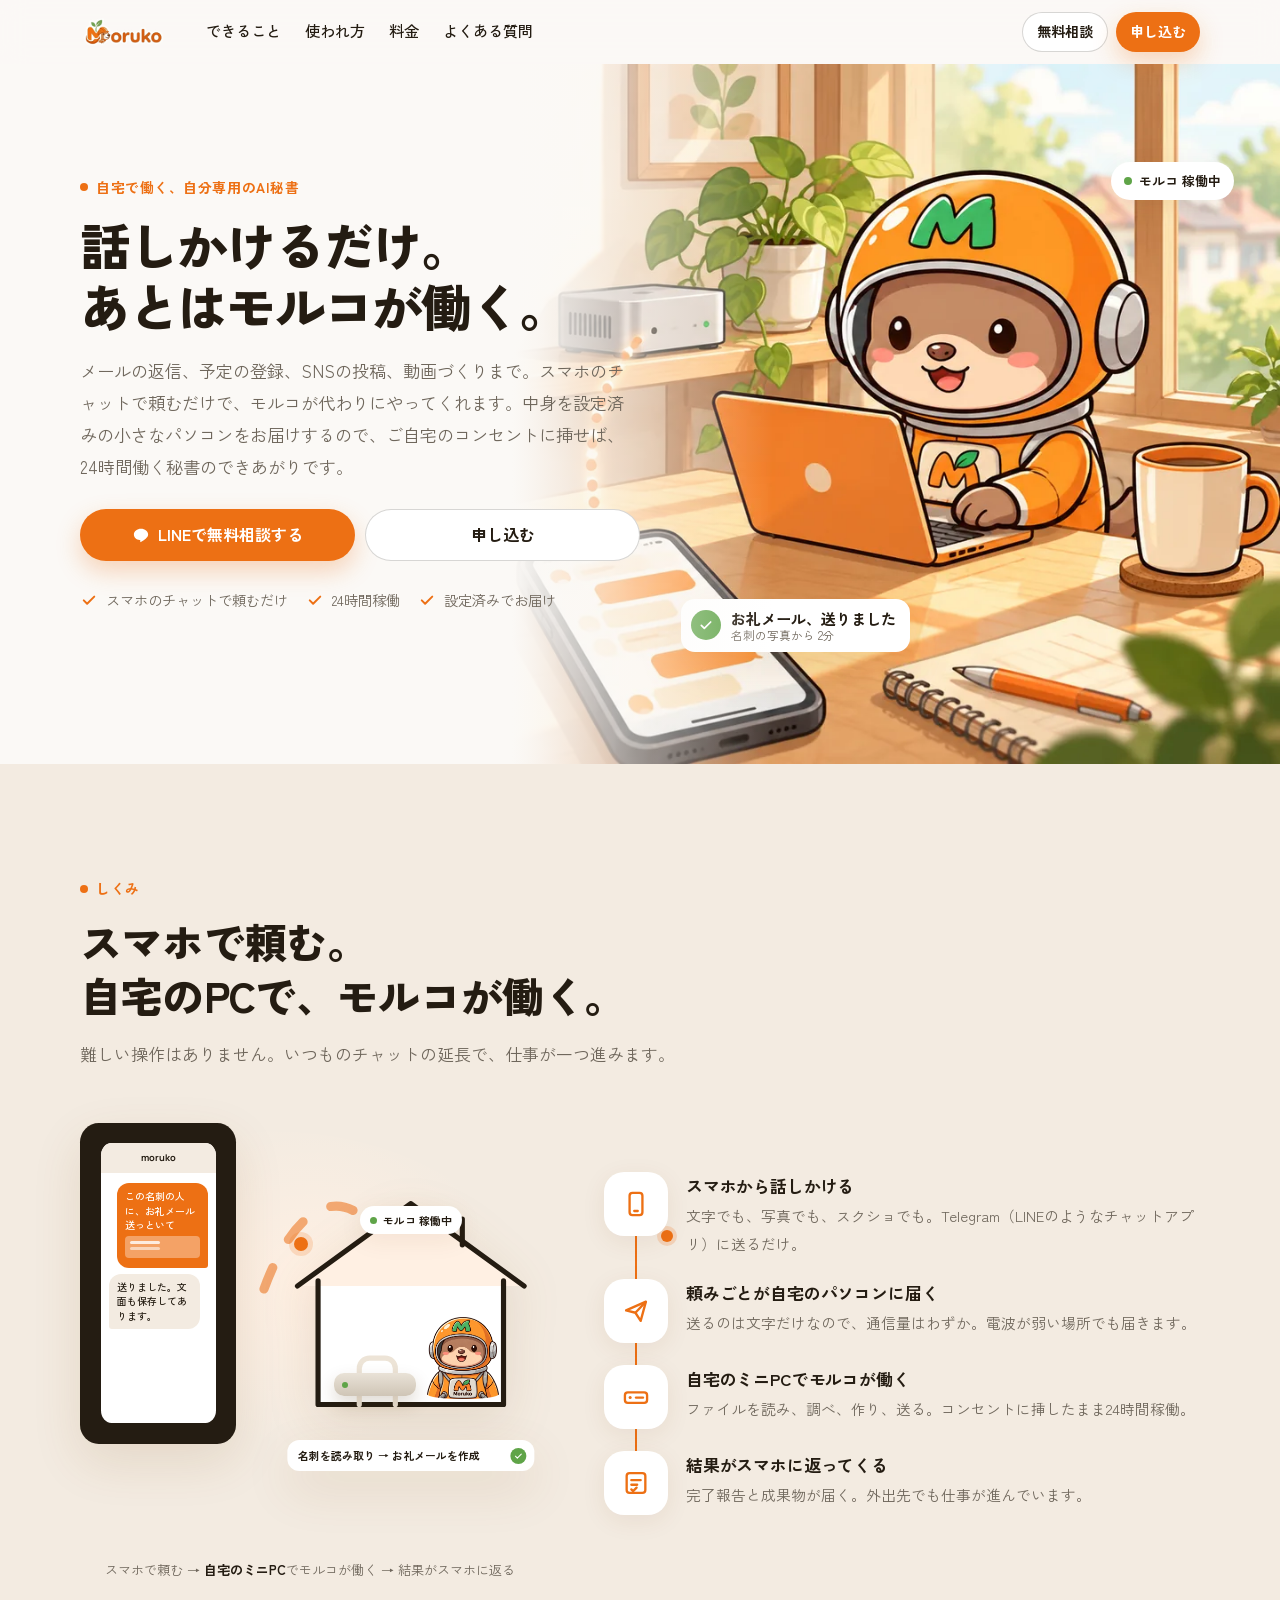
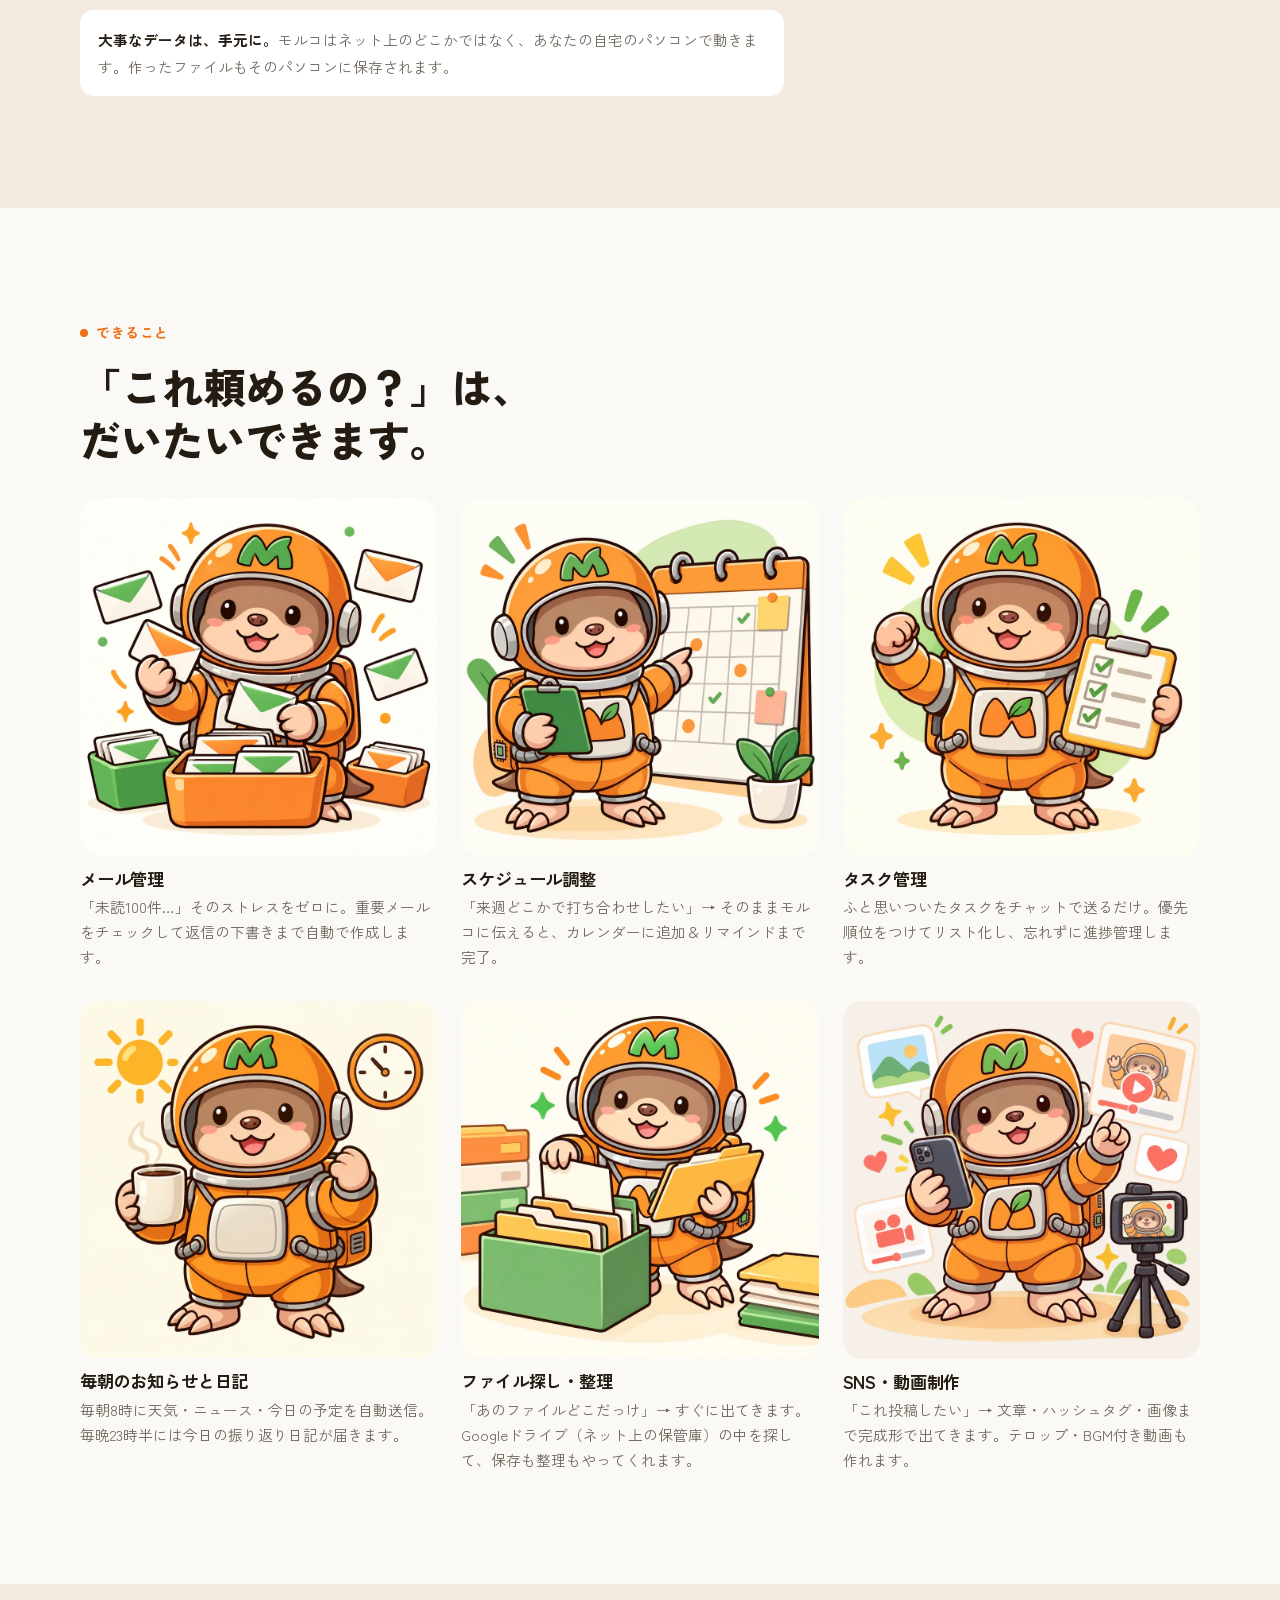
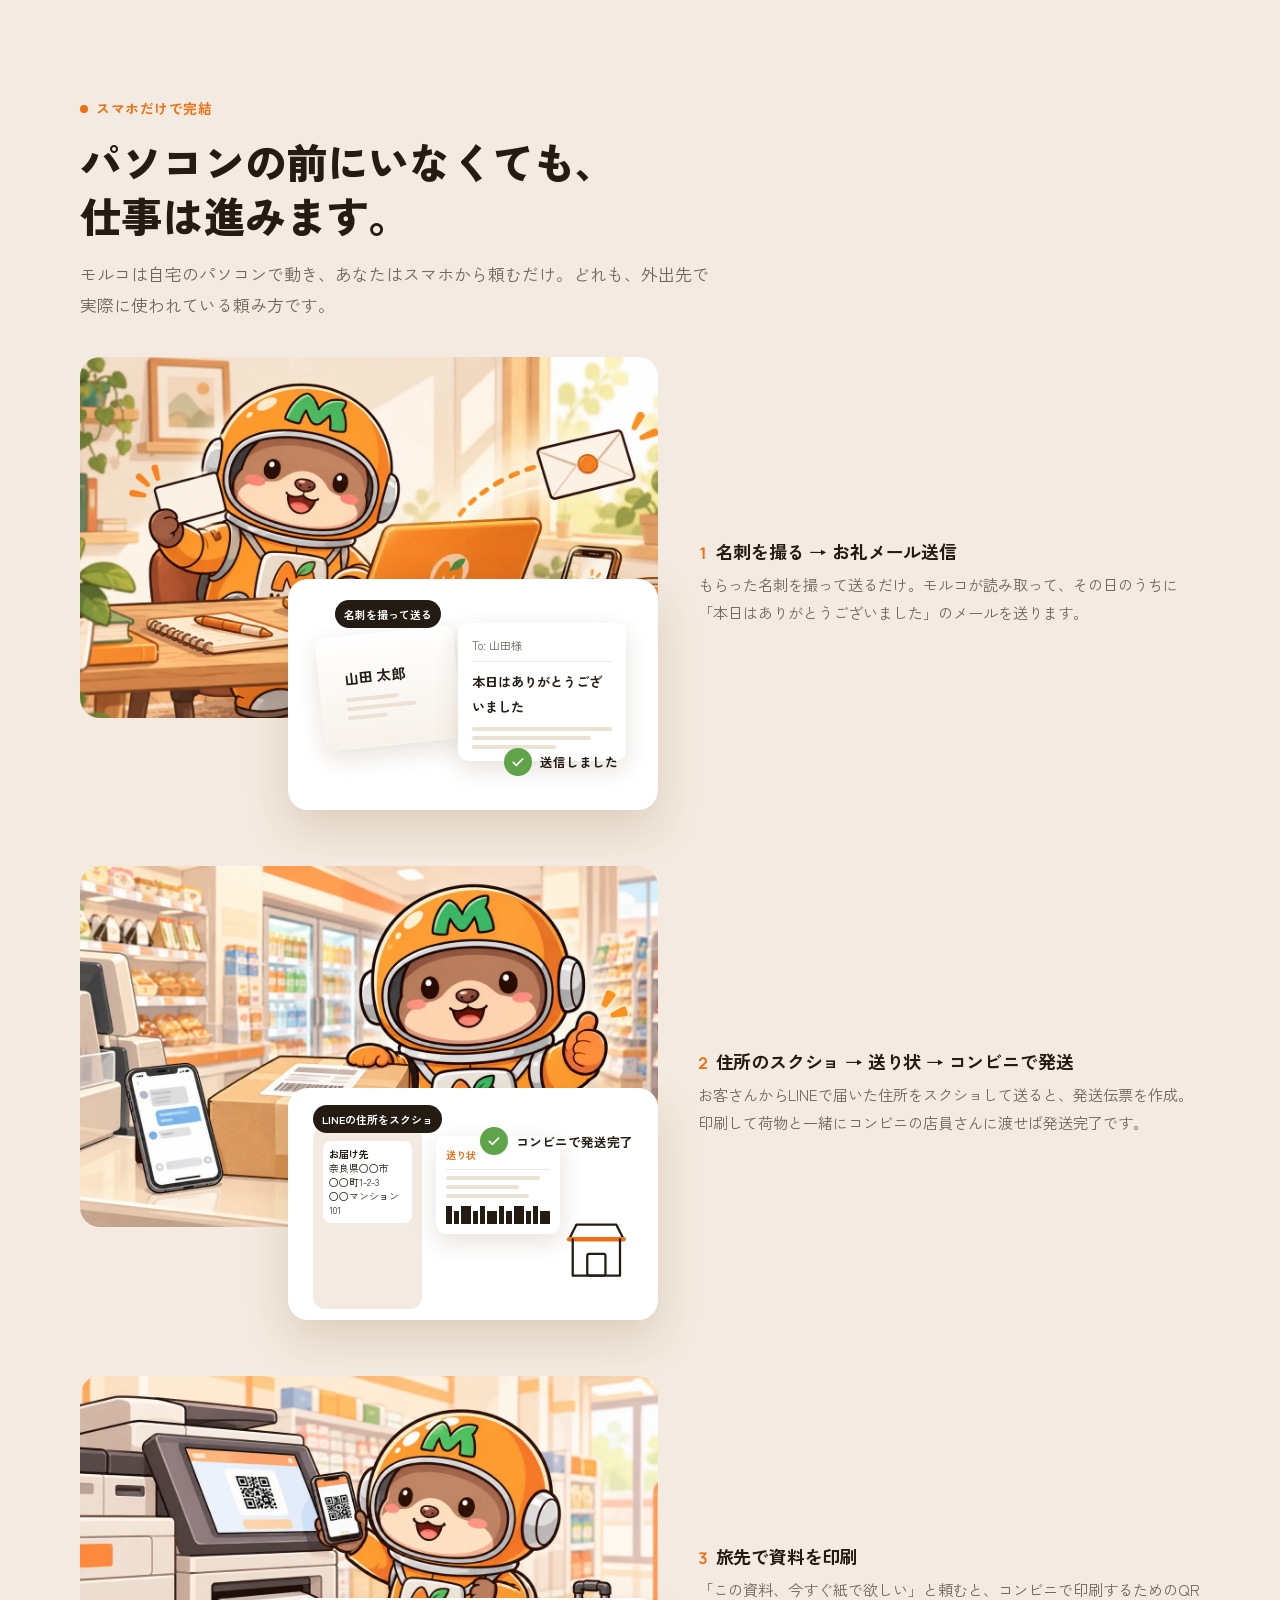
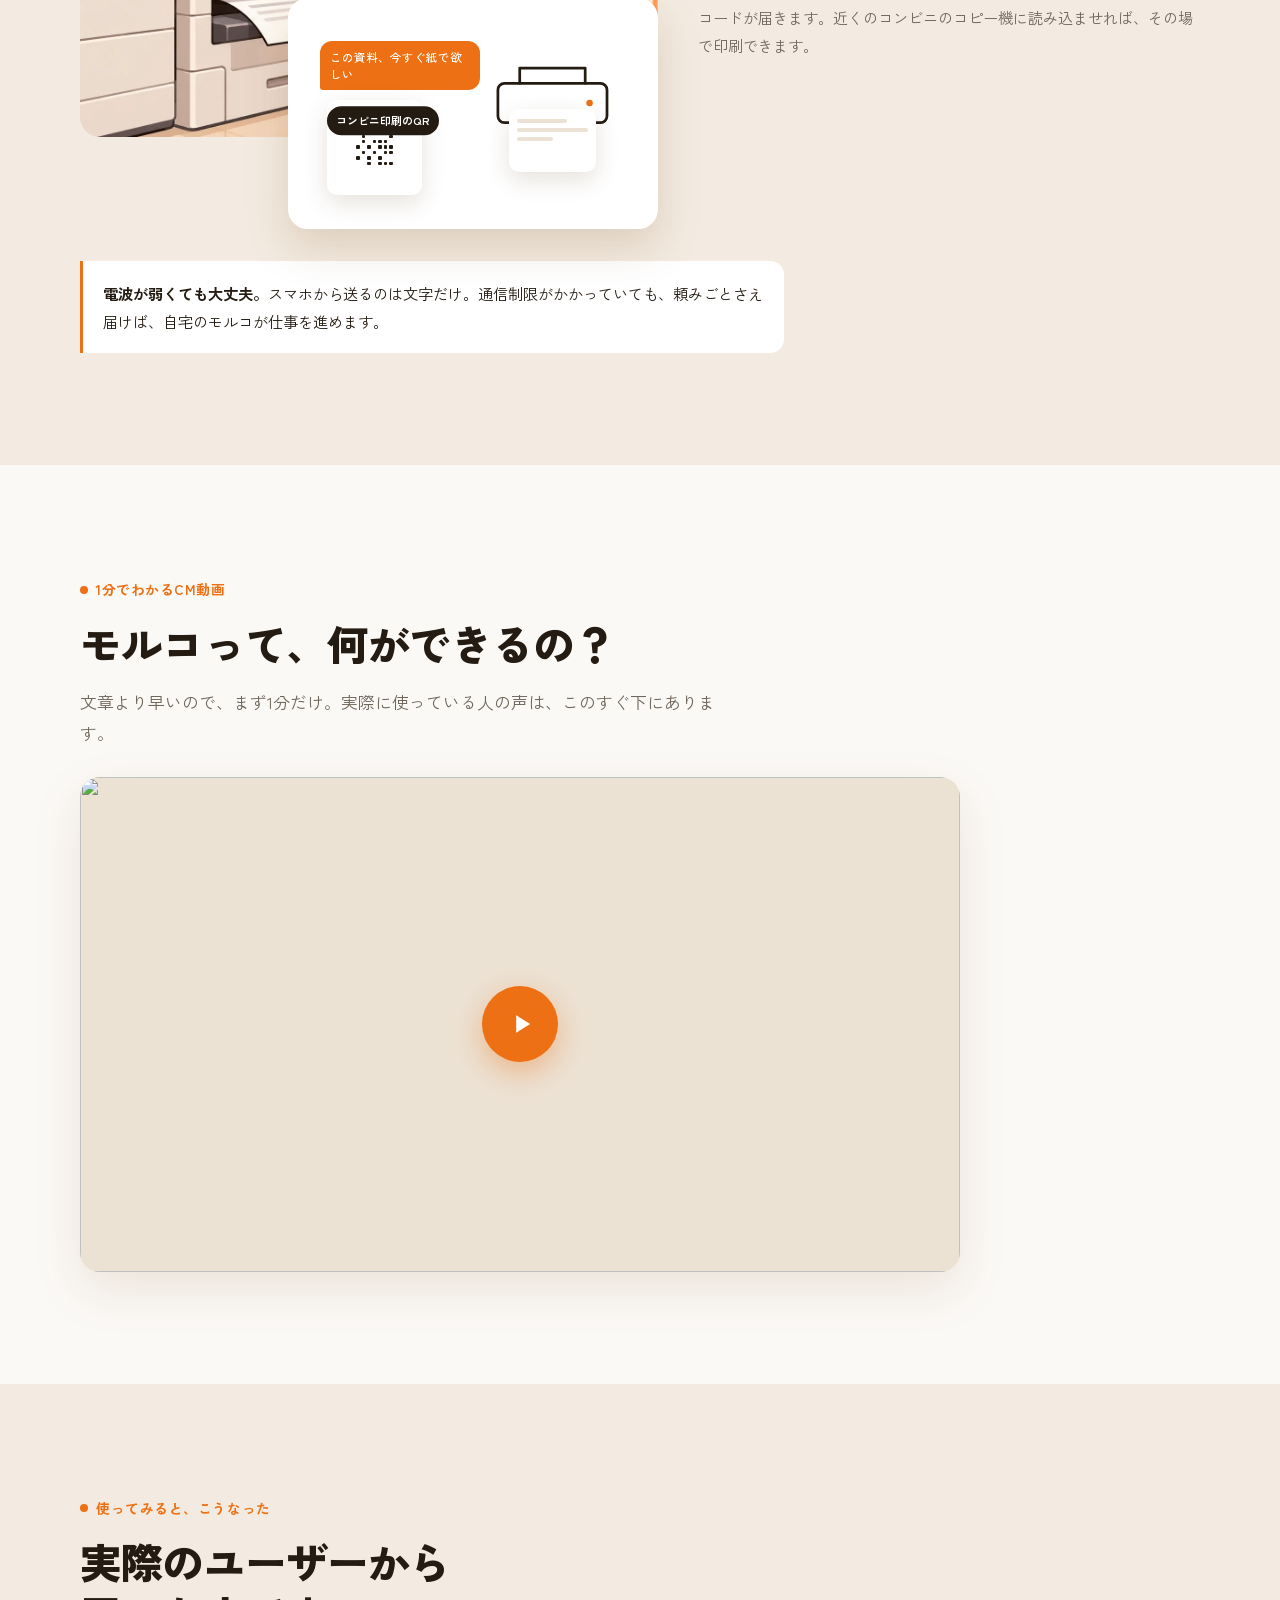
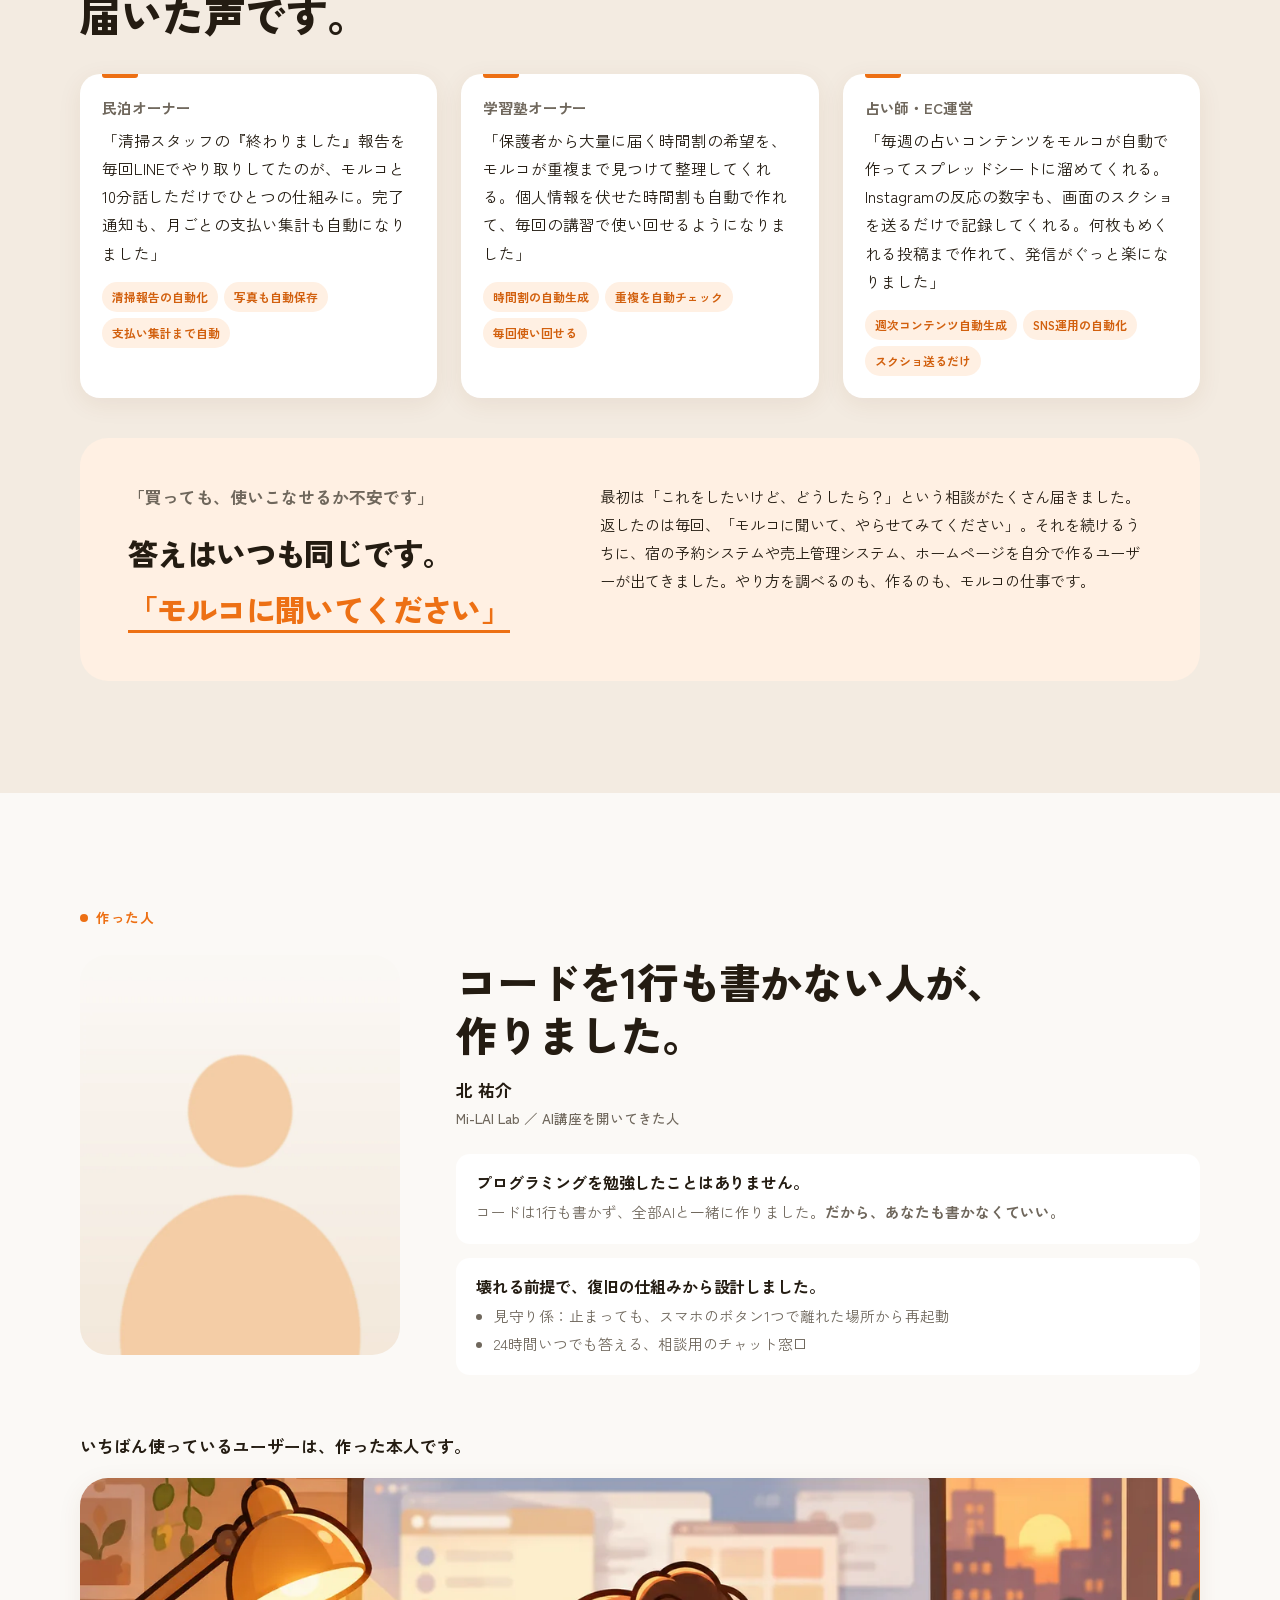
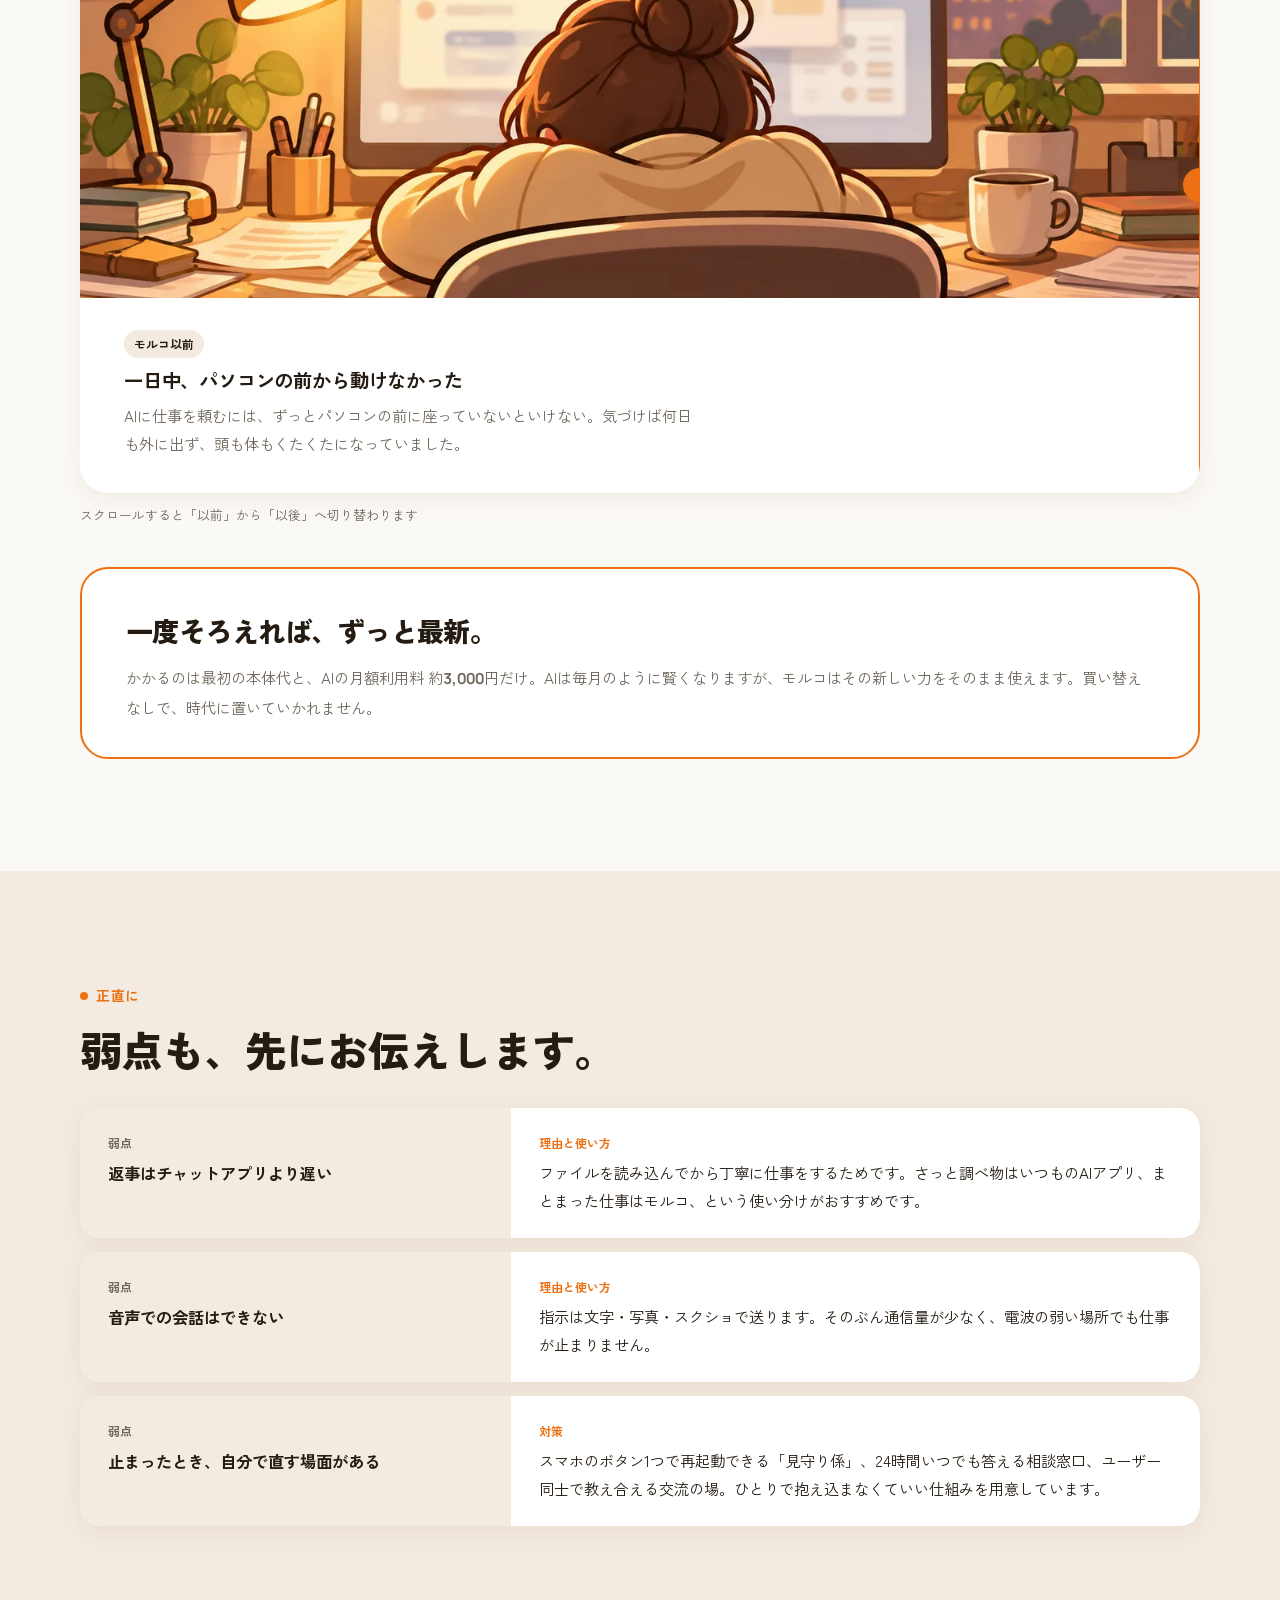
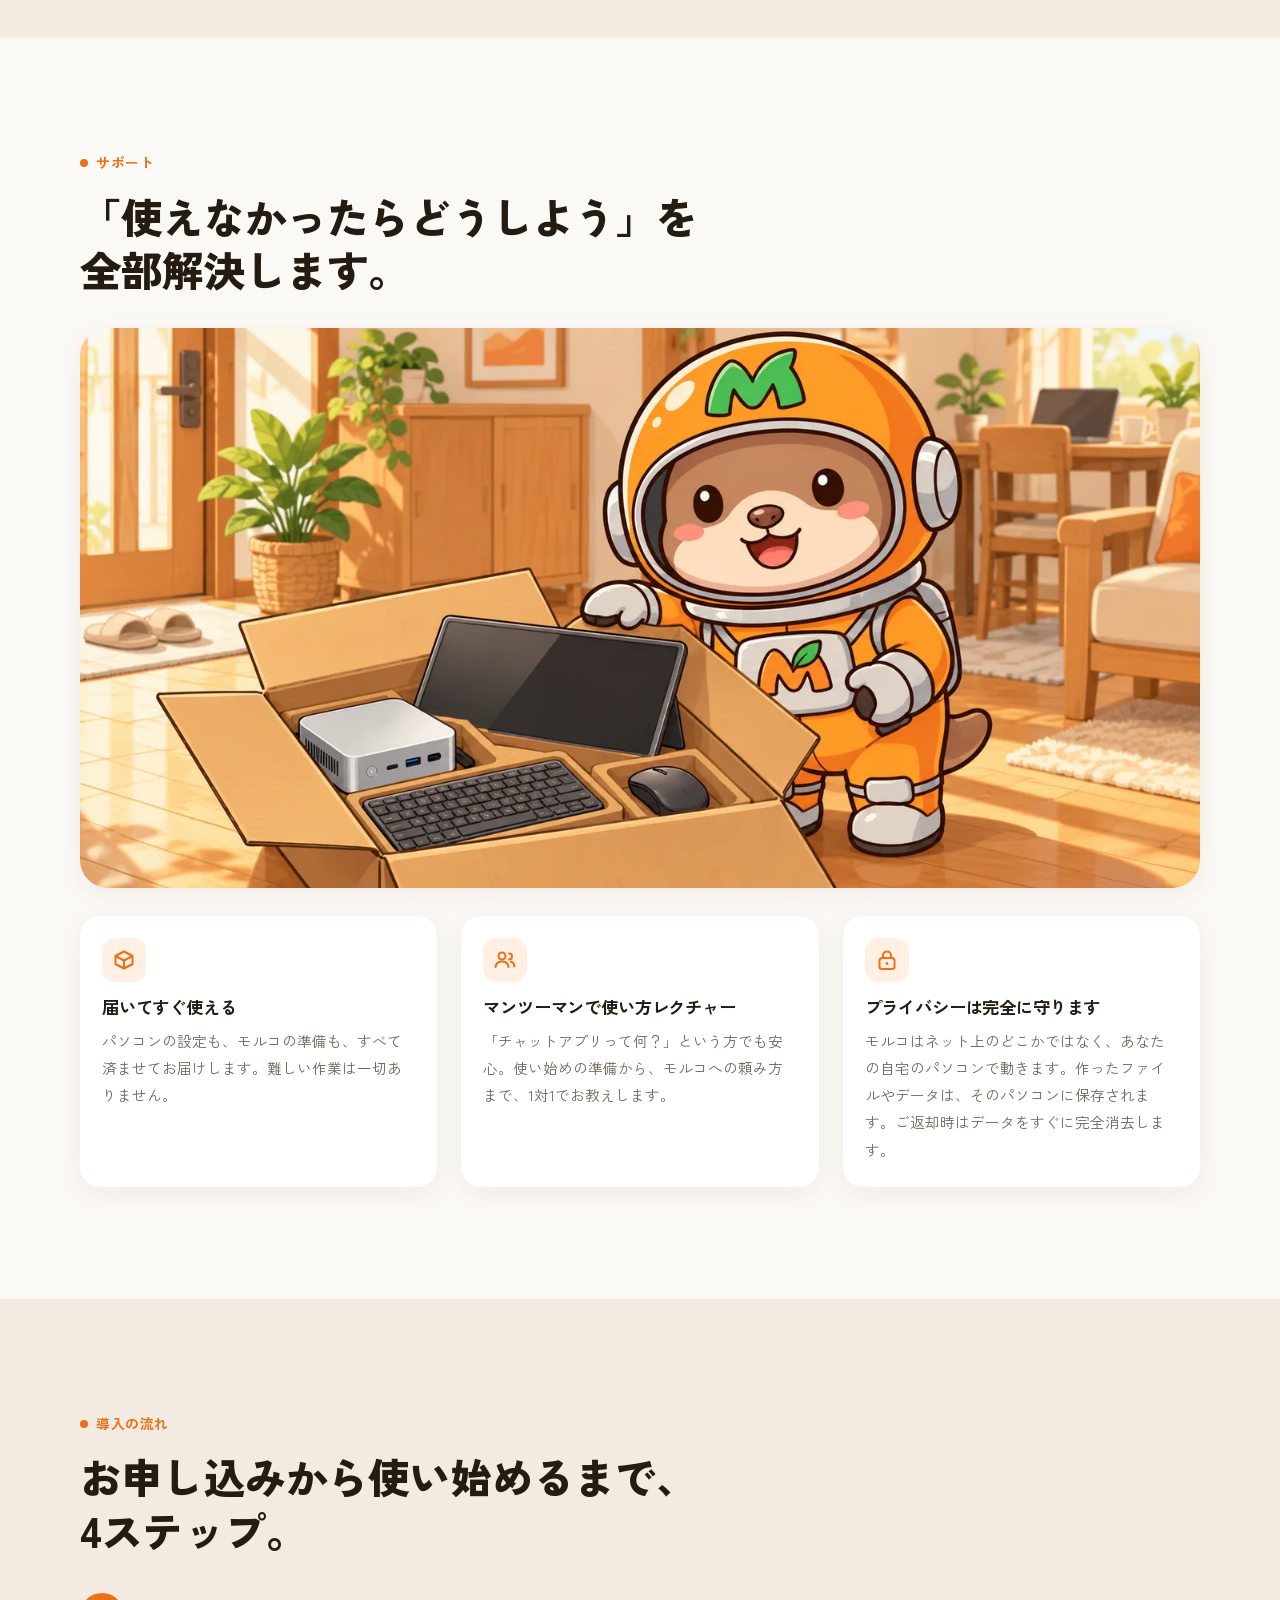
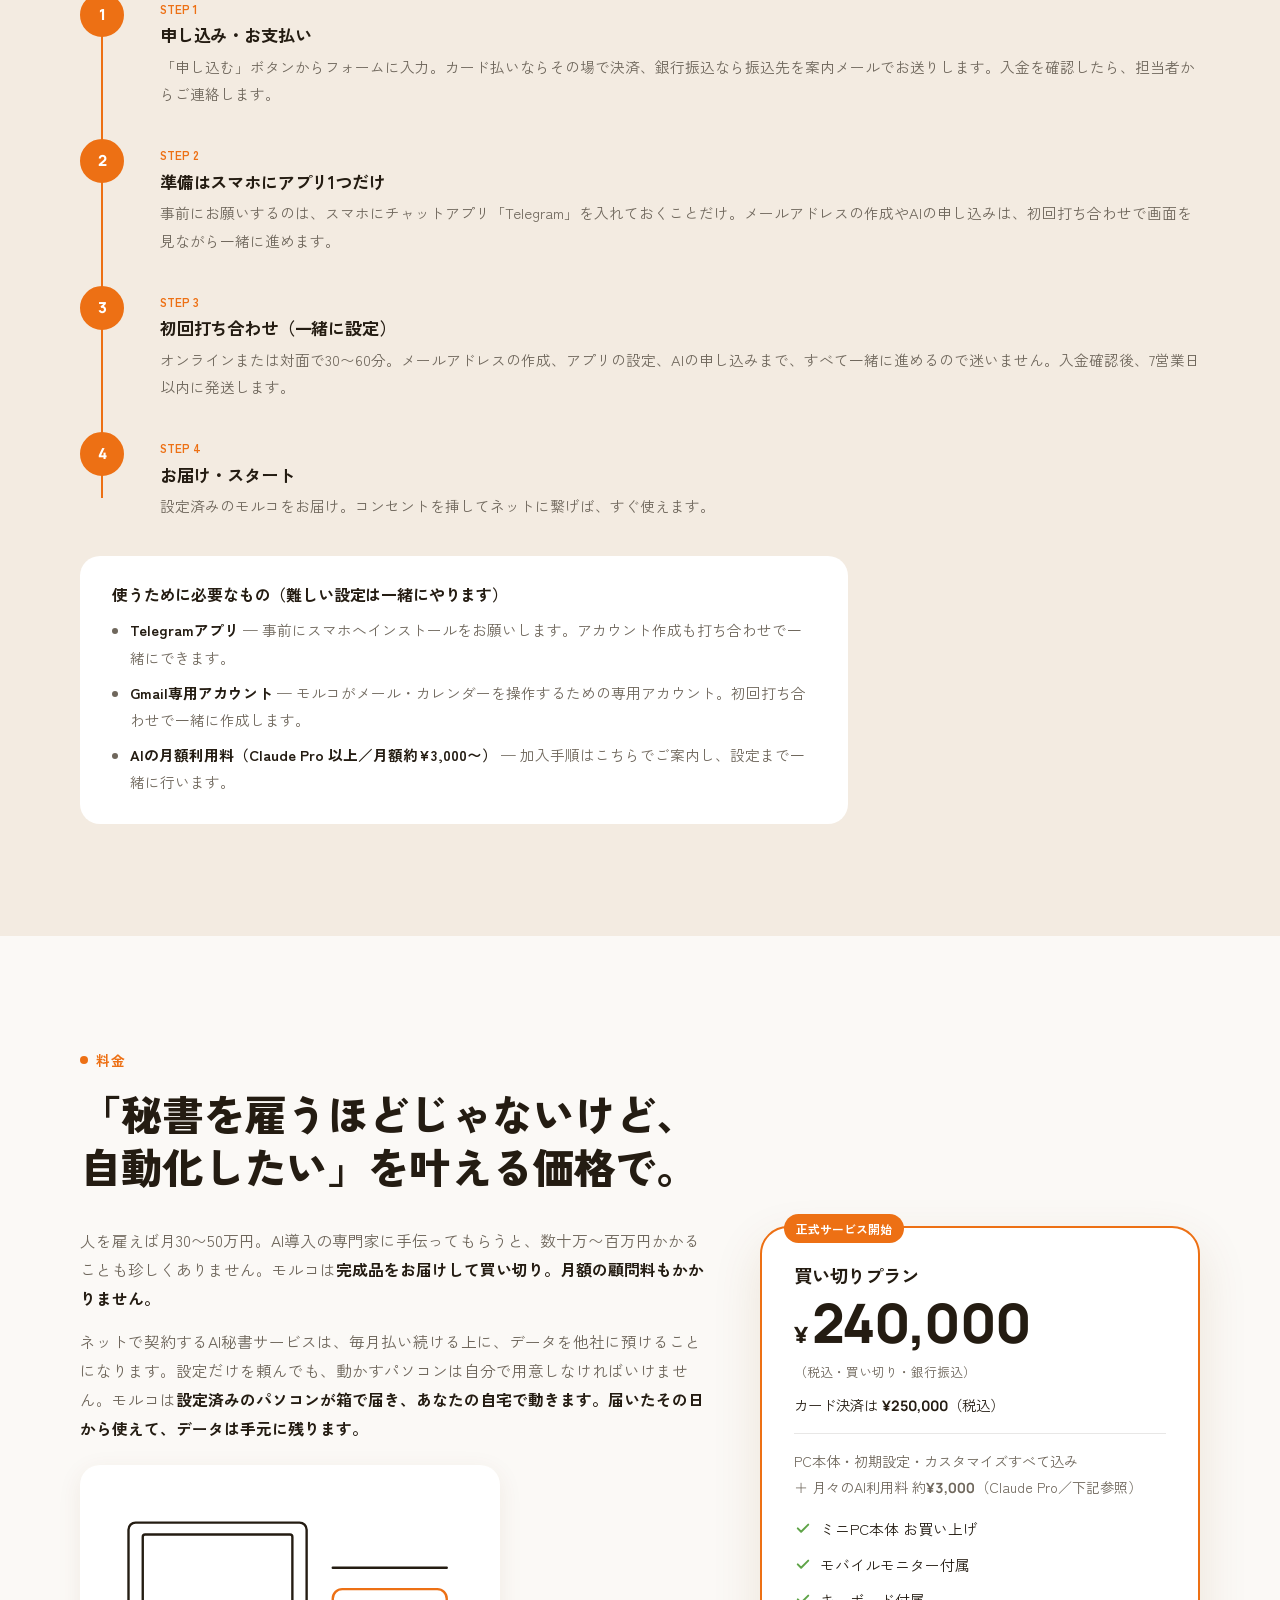
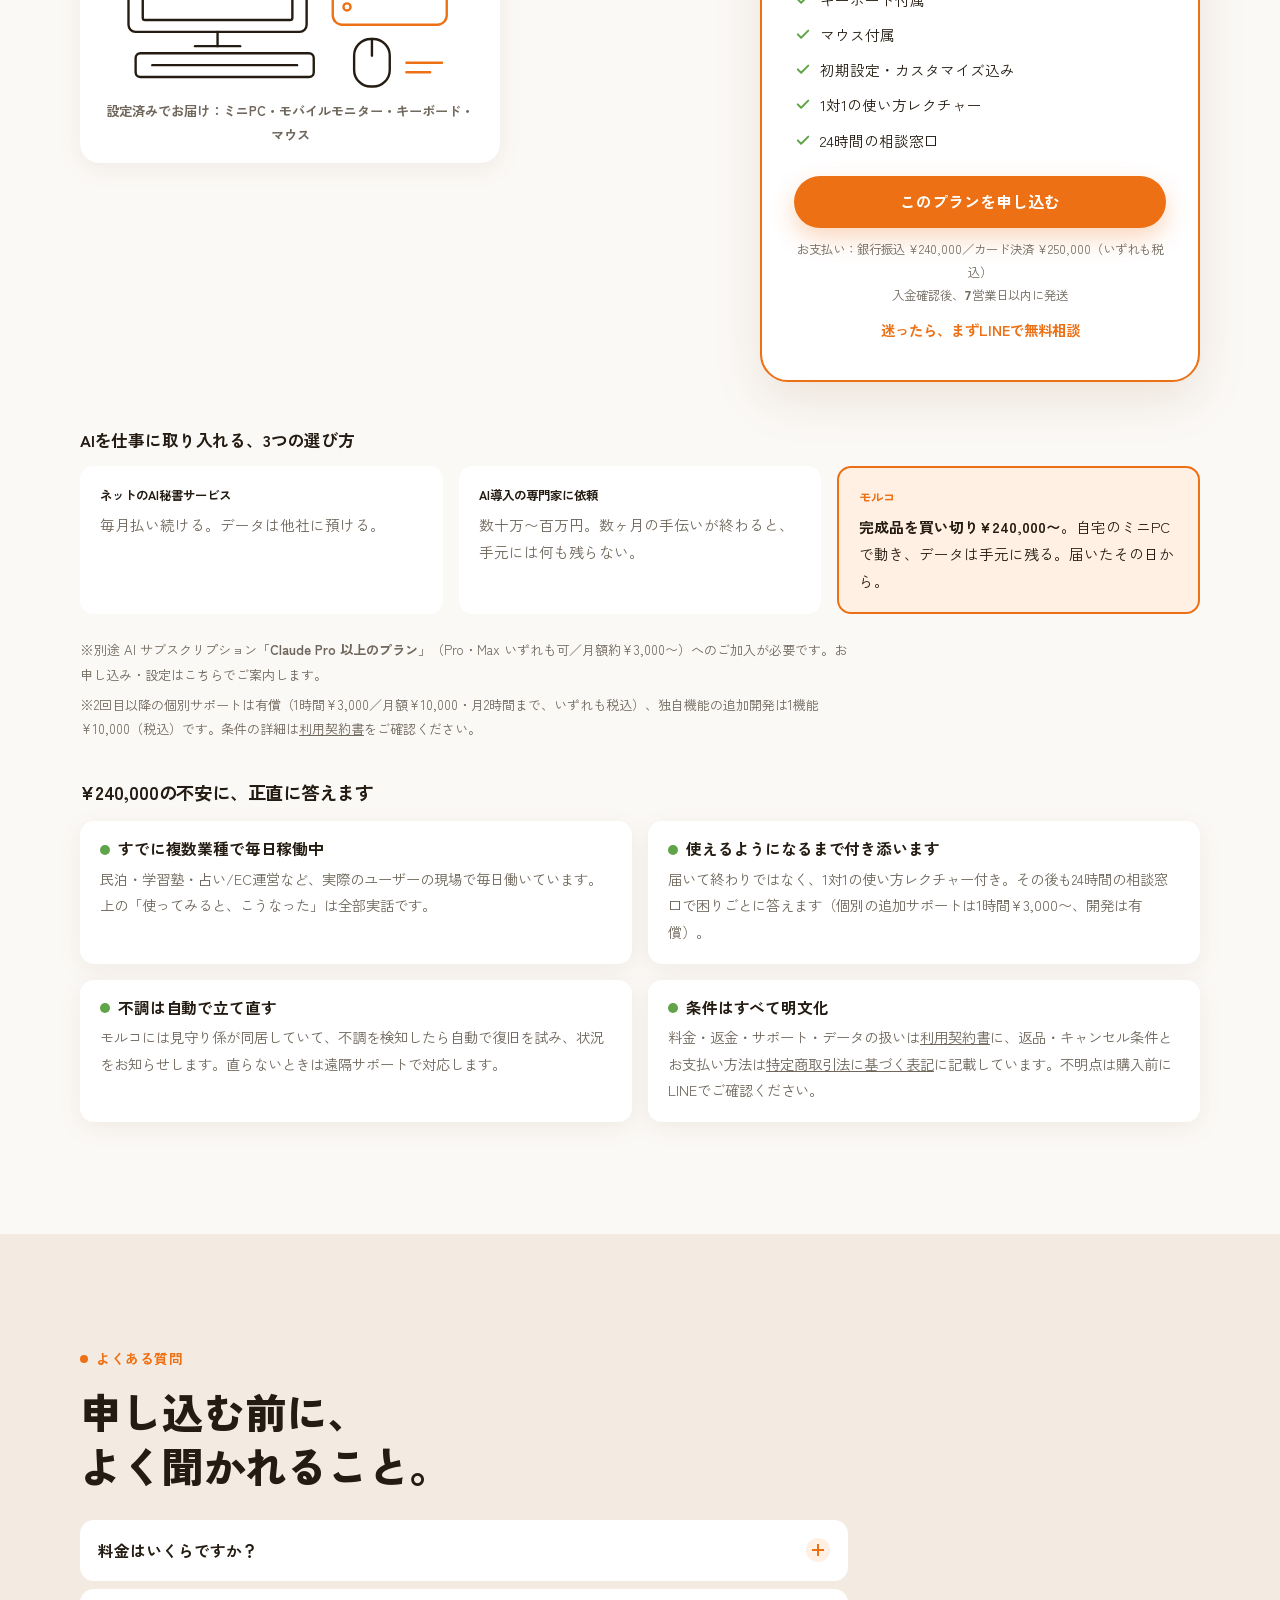
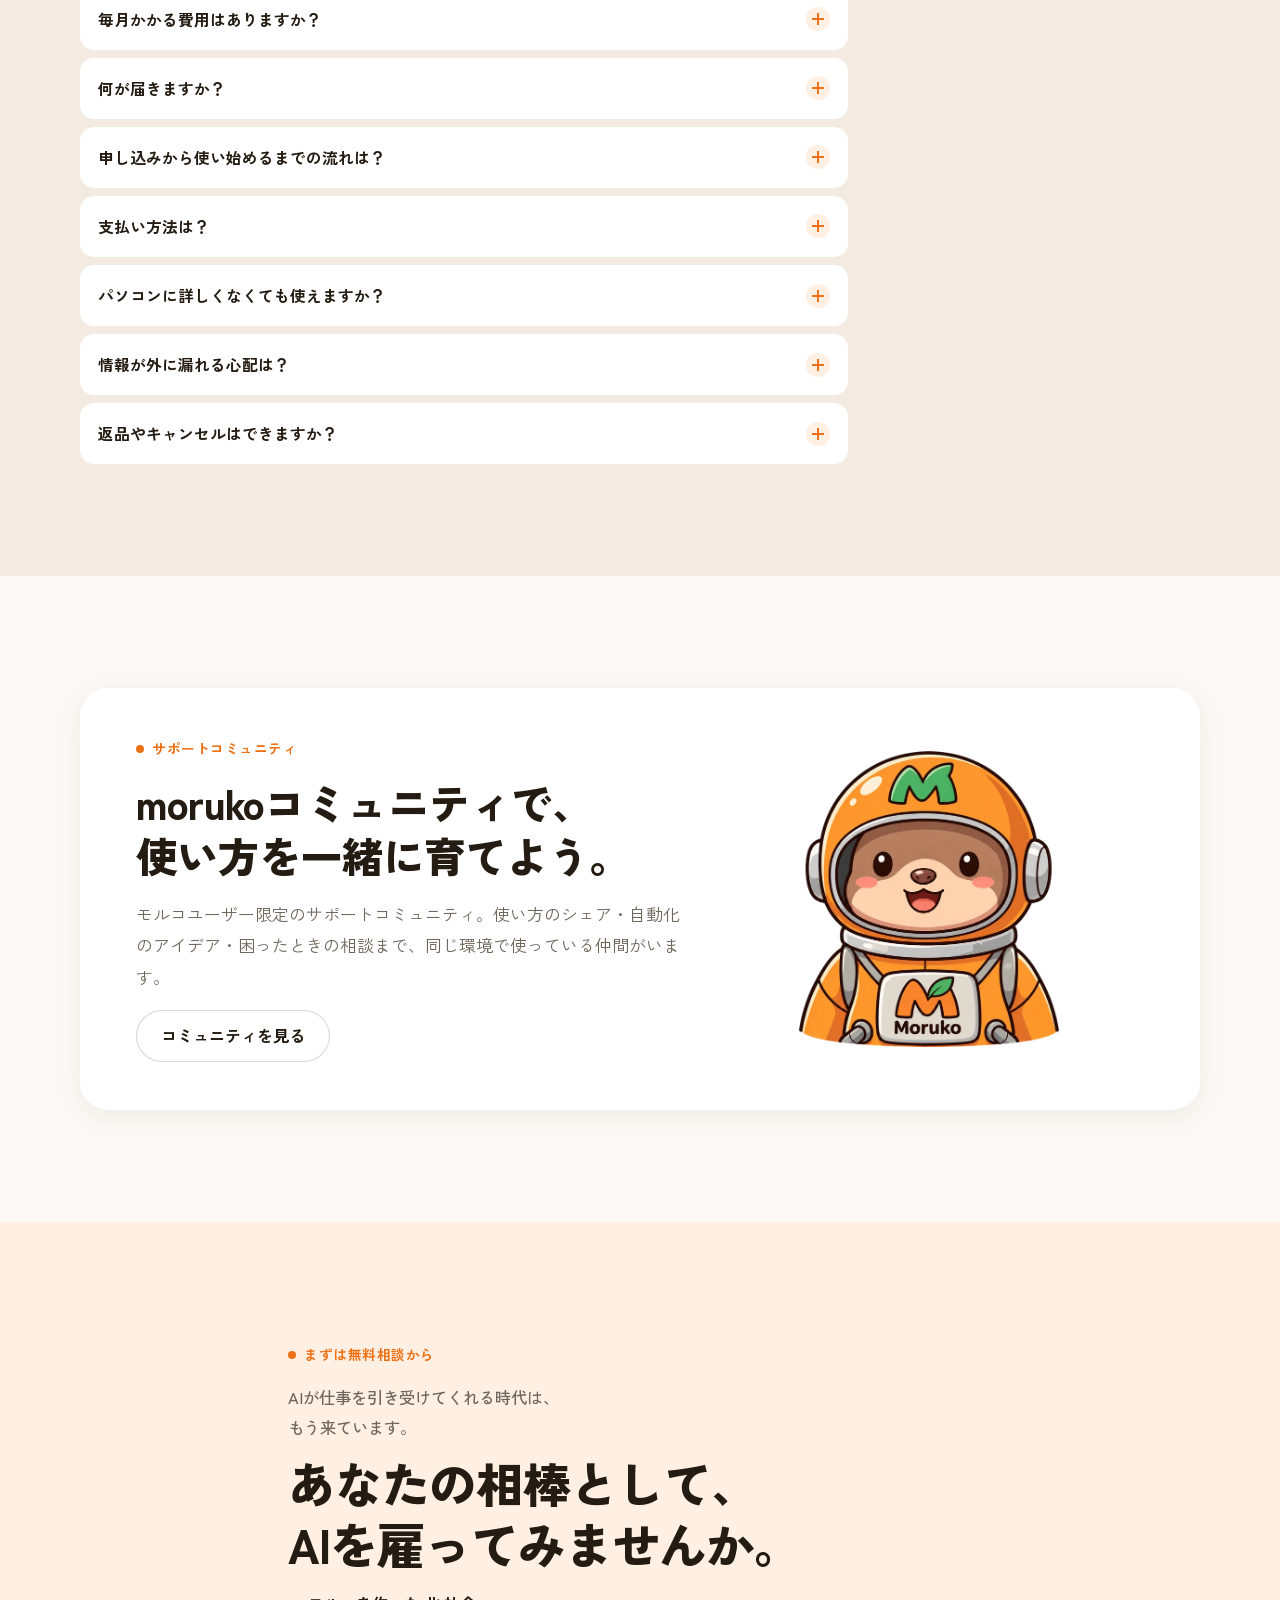
==== index.html @ a1ba238f "LPを全面リニューアル版(v2)に差し替え: モーション＋新規イラスト7枚、スマホのBefore/Afterをスライド式に、専門用語を一般向けに言い換え。旧style.cssはnagano/speci" ====
<!DOCTYPE html>
<html lang="ja">
<head>
  <meta charset="UTF-8" />
  <meta name="viewport" content="width=device-width, initial-scale=1.0" />
  <title>モルコ(moruko) | あなただけのAI秘書を自宅に</title>
  <meta name="description" content="メール・スケジュール・SNS投稿・動画編集まで、Telegramに話しかけるだけで全部やってくれる自分専用AI秘書「モルコ」。設定済みのミニPCをお届け。自宅のミニPCが24時間フル稼働します。" />
  <meta name="theme-color" content="#fbf9f6" />
  <meta property="og:type" content="website" />
  <meta property="og:site_name" content="モルコ(moruko)" />
  <meta property="og:title" content="モルコ(moruko) | あなただけのAI秘書を自宅に" />
  <meta property="og:description" content="メール・スケジュール・SNS投稿・動画編集まで、Telegramに話しかけるだけで全部やってくれる自分専用AI秘書「モルコ」。設定済みのミニPCをお届け。" />
  <meta property="og:url" content="https://moruko.groundmole.space/" />
  <meta property="og:image" content="https://moruko.groundmole.space/morukoimage/og_image.png" />
  <meta property="og:image:width" content="1200" />
  <meta property="og:image:height" content="630" />
  <meta property="og:locale" content="ja_JP" />
  <meta name="twitter:card" content="summary_large_image" />
  <meta name="twitter:title" content="モルコ(moruko) | あなただけのAI秘書を自宅に" />
  <meta name="twitter:description" content="メール・スケジュール・SNS投稿・動画編集まで、Telegramに話しかけるだけで全部やってくれる自分専用AI秘書「モルコ」。" />
  <meta name="twitter:image" content="https://moruko.groundmole.space/morukoimage/og_image.png" />
  <link rel="icon" type="image/webp" href="morukoimage/favicon.webp" />
  <link rel="preconnect" href="https://fonts.googleapis.com" />
  <link rel="preconnect" href="https://fonts.gstatic.com" crossorigin />
  <link href="https://fonts.googleapis.com/css2?family=Zen+Kaku+Gothic+New:wght@400;700;900&family=Manrope:wght@700;800&display=swap" rel="stylesheet" />
  <link rel="preload" as="image" href="morukoimage/hero_kv.webp" fetchpriority="high" />
  <link rel="stylesheet" href="style-v4.css?v=1001d" />
  <script>(function(){if(!matchMedia('(prefers-reduced-motion: reduce)').matches){document.documentElement.classList.add('gs');setTimeout(function(){if(!window.gsap)document.documentElement.classList.remove('gs');},2500);}})();</script>
  <style>
    /* hero intro: CSS only so first paint is not gated by JS */
    @media (prefers-reduced-motion: no-preference) {
      .hero h1 .line > span { animation: lineUp .9s cubic-bezier(.2, .8, .2, 1) both; }
      .hero h1 .line:nth-child(2) > span { animation-delay: .1s; }
      .hero .label, .hero .lead, .hero-ctas, .hero-facts { animation: fadeUp .8s cubic-bezier(.2, .8, .2, 1) both; }
      .hero .label { animation-delay: 0s; }
      .hero .lead { animation-delay: .22s; }
      .hero-ctas { animation-delay: .32s; }
      .hero-facts { animation-delay: .42s; }
      .hero-kv { animation: fadeIn .6s ease both; }
      @keyframes lineUp { from { transform: translateY(110%); } to { transform: none; } }
      @keyframes fadeUp { from { opacity: 0; transform: translateY(16px); } to { opacity: 1; transform: none; } }
      @keyframes fadeIn { from { opacity: 0; } to { opacity: 1; } }
    }
  </style>
  <script src="https://cdnjs.cloudflare.com/ajax/libs/gsap/3.13.0/gsap.min.js" integrity="sha384-HOvlOYPIs/zjoIkWUGXkVmXsjr8GuZLV+Q+rcPwmJOVZVpvTSXQChiN4t9Euv9Vc" crossorigin="anonymous" defer></script>
  <script src="https://cdnjs.cloudflare.com/ajax/libs/gsap/3.13.0/ScrollTrigger.min.js" integrity="sha384-P8VzCVnT9NBUkMrpcIZrJbA7EBjJvh/fJS6PmP+4nLIM284DtsImIv8D0fFjIkeh" crossorigin="anonymous" defer></script>
  <script src="https://cdnjs.cloudflare.com/ajax/libs/gsap/3.13.0/MotionPathPlugin.min.js" integrity="sha384-ZdcNM4JVCcTz+LG7hy3tkzchm/ljdYJcwthjW8G4vqAXApMm4ve+3ByX+RfrAlFt" crossorigin="anonymous" defer></script>
  <script src="main.js?v=1001d" defer></script>
</head>
<body>
  <svg width="0" height="0" style="position:absolute" aria-hidden="true">
    <symbol id="i-check" viewBox="0 0 24 24"><path d="M5 12.5l4.5 4.5L19 7.5" fill="none" stroke="currentColor" stroke-width="2.6" stroke-linecap="round" stroke-linejoin="round"/></symbol>
    <symbol id="i-phone" viewBox="0 0 24 24"><rect x="6.5" y="2.5" width="11" height="19" rx="2.5" fill="none" stroke="currentColor" stroke-width="2"/><path d="M10.5 18h3" stroke="currentColor" stroke-width="2" stroke-linecap="round"/></symbol>
    <symbol id="i-send" viewBox="0 0 24 24"><path d="M3.5 11.5L20.5 4l-4.5 16.5-4.5-7-8-2z" fill="none" stroke="currentColor" stroke-width="2" stroke-linejoin="round"/><path d="M11.5 13.5l9-9.5" fill="none" stroke="currentColor" stroke-width="2"/></symbol>
    <symbol id="i-pc" viewBox="0 0 24 24"><rect x="2.5" y="8" width="19" height="9" rx="2.5" fill="none" stroke="currentColor" stroke-width="2"/><circle cx="7" cy="12.5" r="1.3" fill="currentColor"/><path d="M12 12.5h6" stroke="currentColor" stroke-width="2" stroke-linecap="round"/></symbol>
    <symbol id="i-list" viewBox="0 0 24 24"><rect x="4" y="3.5" width="16" height="17" rx="2.5" fill="none" stroke="currentColor" stroke-width="2"/><path d="M8 9.5h8M8 13.5h5" stroke="currentColor" stroke-width="2" stroke-linecap="round"/><path d="M8 17.5l1.5 1.5 3-3" fill="none" stroke="currentColor" stroke-width="2" stroke-linecap="round" stroke-linejoin="round"/></symbol>
    <symbol id="i-box" viewBox="0 0 24 24"><path d="M3.5 8l8.5-4.5L20.5 8v8L12 20.5 3.5 16z" fill="none" stroke="currentColor" stroke-width="2" stroke-linejoin="round"/><path d="M3.5 8L12 12.5 20.5 8M12 12.5v8" fill="none" stroke="currentColor" stroke-width="2"/></symbol>
    <symbol id="i-people" viewBox="0 0 24 24"><circle cx="9" cy="8" r="3.5" fill="none" stroke="currentColor" stroke-width="2"/><path d="M2.5 19c.5-3.5 3-5.5 6.5-5.5s6 2 6.5 5.5" fill="none" stroke="currentColor" stroke-width="2" stroke-linecap="round"/><path d="M16 5.5a3 3 0 010 6M18 13.8c2.2.6 3.3 2.2 3.5 4.7" fill="none" stroke="currentColor" stroke-width="2" stroke-linecap="round"/></symbol>
    <symbol id="i-lock" viewBox="0 0 24 24"><rect x="4.5" y="10" width="15" height="11" rx="2.5" fill="none" stroke="currentColor" stroke-width="2"/><path d="M8 10V7.5a4 4 0 018 0V10" fill="none" stroke="currentColor" stroke-width="2"/><circle cx="12" cy="15.5" r="1.4" fill="currentColor"/></symbol>
    <symbol id="i-play" viewBox="0 0 24 24"><path d="M7 4.5v15l12-7.5z" fill="currentColor"/></symbol>
    <symbol id="i-line" viewBox="0 0 24 24"><path d="M12 3.5C6.8 3.5 2.5 7 2.5 11.2c0 3.7 3.3 6.9 7.8 7.5.3.1.7.2.8.5.1.2.1.6 0 .9l-.1.8c0 .2-.2.9.8.5s5.4-3.2 7.3-5.4c1.4-1.5 2.4-3 2.4-4.8C21.5 7 17.2 3.5 12 3.5z" fill="currentColor"/></symbol>
  </svg>

  <header class="nav" id="nav">
    <div class="shell nav-inner">
      <a class="nav-brand" href="#top" aria-label="moruko トップ"><img src="morukoimage/logo_wide.webp" alt="moruko" width="480" height="179" /></a>
      <nav class="nav-links" aria-label="ページ内">
        <a href="#features">できること</a>
        <a href="#voices">使われ方</a>
        <a href="#pricing">料金</a>
        <a href="#faq">よくある質問</a>
      </nav>
      <div class="nav-ctas">
        <a class="btn btn-line" href="https://line.me/R/ti/p/@195gadxx" target="_blank" rel="noopener">無料相談</a>
        <a class="btn btn-primary" href="apply.html">申し込む</a>
      </div>
    </div>
  </header>

  <main id="top">
    <!-- ===== HERO ===== -->
    <section class="hero" id="hero">
      <div class="shell hero-grid">
        <div class="hero-copy">
          <p class="label">自宅で働く、自分専用のAI秘書</p>
          <h1><span class="line"><span>話しかけるだけ。</span></span><span class="line"><span>あとはモルコが働く。</span></span></h1>
          <p class="lead">メールの返信、予定の登録、SNSの投稿、動画づくりまで。スマホのチャットで頼むだけで、モルコが代わりにやってくれます。中身を設定済みの小さなパソコンをお届けするので、ご自宅のコンセントに挿せば、24時間働く秘書のできあがりです。</p>
          <div class="cta-pair hero-ctas">
            <a class="btn btn-primary" href="https://line.me/R/ti/p/@195gadxx" target="_blank" rel="noopener"><svg><use href="#i-line"/></svg>LINEで無料相談する</a>
            <a class="btn btn-line" href="apply.html">申し込む</a>
          </div>
          <ul class="hero-facts">
            <li><svg><use href="#i-check"/></svg>スマホのチャットで頼むだけ</li>
            <li><svg><use href="#i-check"/></svg>24時間稼働</li>
            <li><svg><use href="#i-check"/></svg>設定済みでお届け</li>
          </ul>
        </div>

        <div class="hero-kv" id="heroKv" aria-hidden="true">
          <div class="kv-img"><img src="morukoimage/hero_kv.webp" alt="" width="1400" height="788" fetchpriority="high" decoding="async" /></div>
          <span class="kv-status" id="kvStatus"><i></i>モルコ 稼働中</span>
          <div class="kv-card" id="kvCard">
            <span class="kv-card__check"><svg><use href="#i-check"/></svg></span>
            <span class="kv-card__text"><b id="kvCardTitle">お礼メール、送りました</b><small id="kvCardSub">名刺の写真から 2分</small></span>
          </div>
        </div>
        </div>
      </div>
    </section>

    <!-- ===== HOW IT WORKS ===== -->
    <section class="sec sec--sand" id="how">
      <div class="shell">
        <div class="sec-head">
          <p class="label rv">しくみ</p>
          <h2 class="rv">スマホで頼む。<br />自宅のPCで、モルコが働く。</h2>
          <p class="lead rv">難しい操作はありません。いつものチャットの延長で、仕事が一つ進みます。</p>
        </div>
        <div class="how-grid">
          <div class="how-visual rv">
        <div class="hero-stage" id="heroStage" aria-hidden="true">
          <div class="hs-bg"></div>
          <svg class="hs-route" viewBox="0 0 100 94"><path id="hsPath" d="M40 40 C 48 18, 62 14, 70 40"/></svg>
          <div class="hs-phone">
            <div class="hs-screen" id="hsScreen">
              <div class="hs-bubble hs-bubble--me" id="hsReq">この名刺の人に、お礼メール送っといて<span class="att"></span></div>
              <div class="hs-bubble hs-bubble--bot" id="hsTyping"><span class="hs-typing"><i></i><i></i><i></i></span></div>
              <div class="hs-bubble hs-bubble--bot" id="hsRep">送りました。文面も保存してあります。</div>
            </div>
          </div>
          <div class="hs-home">
            <div class="hs-house">
              <svg viewBox="0 0 100 90" fill="none" stroke="#241c12" stroke-width="2" stroke-linejoin="round" stroke-linecap="round">
                <path d="M14 38 V86 H86 V38" fill="#ffffff" stroke="none" />
                <path d="M6 40 L50 8 L94 40 Z" fill="#fff0e3" stroke="none" />
                <path d="M6 40 L50 8 L94 40" />
                <path d="M14 38 V86 H86 V38" />
                <path d="M70 14 V24" />
                <path d="M30 86 V72 a4 4 0 0 1 4 -4 h6 a4 4 0 0 1 4 4 V86" stroke="#ede4d7" />
              </svg>
            </div>
            <span class="hs-status"><i></i>モルコ 稼働中</span>
            <div class="hs-pc" id="hsPc"><i></i></div>
            <div class="hs-moruko" id="hsMoruko">
              <img class="open" src="morukoimage/moruko_open.webp" alt="" width="560" height="637" fetchpriority="high" />
              <img class="closed" src="morukoimage/moruko_closed.webp" alt="" width="560" height="637" loading="lazy" />
            </div>
            <div class="hs-task" id="hsTask">
              <span id="hsTaskText">名刺を読み取り → お礼メールを作成</span>
              <span class="bar"><i id="hsBar"></i></span>
              <span class="done" id="hsDone"><svg><use href="#i-check"/></svg></span>
            </div>
          </div>
          <span class="hs-packet" id="hsPacket"></span>
          <span class="hs-packet hs-packet--back" id="hsPacketBack"></span>
        </div>
            <p class="how-visual__cap">スマホで頼む → <b>自宅のミニPC</b>でモルコが働く → 結果がスマホに返る</p>
          </div>
        <div class="how-diagram" id="howDiagram">
          <div class="how-line" id="howLine"><i></i><span class="how-packet" id="howPacket"></span></div>
          <div class="how-line-h" id="howLineH"><i></i><b id="howPacketH"></b></div>
          <ol class="how-nodes">
            <li class="how-node">
              <span class="how-icon"><svg><use href="#i-phone"/></svg></span>
              <div><h3>スマホから話しかける</h3><p>文字でも、写真でも、スクショでも。Telegram（LINEのようなチャットアプリ）に送るだけ。</p></div>
            </li>
            <li class="how-node">
              <span class="how-icon"><svg><use href="#i-send"/></svg></span>
              <div><h3>頼みごとが自宅のパソコンに届く</h3><p>送るのは文字だけなので、通信量はわずか。電波が弱い場所でも届きます。</p></div>
            </li>
            <li class="how-node">
              <span class="how-icon"><svg><use href="#i-pc"/></svg></span>
              <div><h3>自宅のミニPCでモルコが働く</h3><p>ファイルを読み、調べ、作り、送る。コンセントに挿したまま24時間稼働。</p></div>
            </li>
            <li class="how-node">
              <span class="how-icon"><svg><use href="#i-list"/></svg></span>
              <div><h3>結果がスマホに返ってくる</h3><p>完了報告と成果物が届く。外出先でも仕事が進んでいます。</p></div>
            </li>
          </ol>
        </div>
        </div>
        <p class="how-note rv"><b>大事なデータは、手元に。</b>モルコはネット上のどこかではなく、あなたの自宅のパソコンで動きます。作ったファイルもそのパソコンに保存されます。</p>
      </div>
    </section>

    <!-- ===== FEATURES ===== -->
    <section class="sec" id="features">
      <div class="shell">
        <div class="sec-head">
          <p class="label rv">できること</p>
          <h2 class="rv">「これ頼めるの？」は、<br />だいたいできます。</h2>
        </div>
        <div class="feat-grid rv-grid">
          <article class="feat">
            <div class="feat-img"><img src="morukoimage/feat_email.webp" alt="メール管理のイメージ" loading="lazy" width="900" height="900" /></div>
            <h3>メール管理</h3>
            <p>「未読100件…」そのストレスをゼロに。重要メールをチェックして返信の下書きまで自動で作成します。</p>
          </article>
          <article class="feat">
            <div class="feat-img"><img src="morukoimage/feat_schedule.webp" alt="スケジュール調整のイメージ" loading="lazy" width="900" height="900" /></div>
            <h3>スケジュール調整</h3>
            <p>「来週どこかで打ち合わせしたい」→ そのままモルコに伝えると、カレンダーに追加＆リマインドまで完了。</p>
          </article>
          <article class="feat">
            <div class="feat-img"><img src="morukoimage/feat_tasks.webp" alt="タスク管理のイメージ" loading="lazy" width="900" height="900" /></div>
            <h3>タスク管理</h3>
            <p>ふと思いついたタスクをチャットで送るだけ。優先順位をつけてリスト化し、忘れずに進捗管理します。</p>
          </article>
          <article class="feat">
            <div class="feat-img"><img src="morukoimage/feat_diary.webp" alt="毎朝のお知らせと日記のイメージ" loading="lazy" width="900" height="900" /></div>
            <h3>毎朝のお知らせと日記</h3>
            <p>毎朝8時に天気・ニュース・今日の予定を自動送信。毎晩23時半には今日の振り返り日記が届きます。</p>
          </article>
          <article class="feat">
            <div class="feat-img"><img src="morukoimage/feat_drive.webp" alt="ファイル探し・整理のイメージ" loading="lazy" width="900" height="900" /></div>
            <h3>ファイル探し・整理</h3>
            <p>「あのファイルどこだっけ」→ すぐに出てきます。Googleドライブ（ネット上の保管庫）の中を探して、保存も整理もやってくれます。</p>
          </article>
          <article class="feat">
            <div class="feat-img"><img src="morukoimage/feat_sns.webp" alt="SNS・動画制作のイメージ" loading="lazy" width="900" height="900" /></div>
            <h3>SNS・動画制作</h3>
            <p>「これ投稿したい」→ 文章・ハッシュタグ・画像まで完成形で出てきます。テロップ・BGM付き動画も作れます。</p>
          </article>
        </div>
      </div>
    </section>

    <!-- ===== SCENES ===== -->
    <section class="sec sec--sand" id="scenes">
      <div class="shell">
        <div class="sec-head">
          <p class="label rv">スマホだけで完結</p>
          <h2 class="rv">パソコンの前にいなくても、<br />仕事は進みます。</h2>
          <p class="lead rv">モルコは自宅のパソコンで動き、あなたはスマホから頼むだけ。どれも、外出先で実際に使われている頼み方です。</p>
        </div>
        <div class="scene-list">
          <article class="scene rv">
            <div class="scene-visual">
              <div class="scene-img rv-img"><img src="morukoimage/uc_meishi.webp" alt="" loading="lazy" width="1400" height="875" /></div>
            <div class="scene-stage" id="vg1" aria-hidden="true">
              <div class="vg vg-card v1-card"><b>山田 太郎</b><div class="vg-lines"><i></i><i></i><i></i></div></div>
              <span class="vg-tag v1-tag" style="left:12%;top:8%">名刺を撮って送る</span>
              <div class="vg vg-card v1-mail">
                <div class="to">To: 山田様</div>
                <div class="subj">本日はありがとうございました</div>
                <div class="vg-lines"><i></i><i style="width:85%"></i><i style="width:60%"></i></div>
              </div>
              <div class="vg v1-sent"><span class="vg-check"><svg><use href="#i-check"/></svg></span>送信しました</div>
              <div class="vg-flash"></div>
            </div>
            </div>
            <div>
              <h3><span class="num">1</span>名刺を撮る → お礼メール送信</h3>
              <p>もらった名刺を撮って送るだけ。モルコが読み取って、その日のうちに「本日はありがとうございました」のメールを送ります。</p>
            </div>
          </article>
          <article class="scene rv">
            <div class="scene-visual">
              <div class="scene-img rv-img"><img src="morukoimage/uc_okurijo.webp" alt="" loading="lazy" width="1400" height="875" /></div>
            <div class="scene-stage" id="vg2" aria-hidden="true">
              <div class="vg v2-shot"><div class="msg"><b>お届け先</b>奈良県○○市○○町1-2-3<br />○○マンション101</div></div>
              <span class="vg-tag" style="left:6%;top:6%">LINEの住所をスクショ</span>
              <div class="vg vg-card v2-label">
                <div class="hd">送り状</div>
                <div class="vg-lines"><i style="width:90%"></i><i style="width:70%"></i><i style="width:80%"></i></div>
                <div class="bar"><i></i><i></i><i></i><i></i><i></i><i></i><i></i><i></i><i></i><i></i><i></i><i></i></div>
              </div>
              <div class="vg v2-store">
                <svg viewBox="0 0 80 80" fill="none" stroke="#241c12" stroke-width="2.5" stroke-linejoin="round" stroke-linecap="round">
                  <path d="M10 30 L18 14 H62 L70 30" /><path d="M10 30 H70" stroke="#ed7014" stroke-width="5" /><path d="M14 30 V70 H66 V30" /><rect x="30" y="46" width="20" height="24" rx="2" /></svg>
              </div>
              <div class="vg v2-done"><span class="vg-check"><svg><use href="#i-check"/></svg></span>コンビニで発送完了</div>
            </div>
            </div>
            <div>
              <h3><span class="num">2</span>住所のスクショ → 送り状 → コンビニで発送</h3>
              <p>お客さんからLINEで届いた住所をスクショして送ると、発送伝票を作成。印刷して荷物と一緒にコンビニの店員さんに渡せば発送完了です。</p>
            </div>
          </article>
          <article class="scene rv">
            <div class="scene-visual">
              <div class="scene-img rv-img"><img src="morukoimage/uc_print.webp" alt="" loading="lazy" width="1400" height="875" /></div>
            <div class="scene-stage" id="vg3" aria-hidden="true">
              <div class="vg v3-bubble">この資料、今すぐ紙で欲しい</div>
              <div class="vg vg-card v3-qr"><div class="grid" id="v3Grid"></div></div>
              <span class="vg-tag" style="left:10%;top:62%;transform:translateY(-120%)">コンビニ印刷のQR</span>
              <div class="vg v3-printer">
                <svg viewBox="0 0 120 80" fill="none" stroke="#241c12" stroke-width="2.5" stroke-linejoin="round" stroke-linecap="round">
                  <rect x="10" y="26" width="100" height="36" rx="6" /><path d="M30 26 V12 H90 V26" /><circle cx="94" cy="44" r="3" fill="#ed7014" stroke="none" /><path d="M24 62 V74 H96 V62" />
                </svg>
              </div>
              <div class="vg vg-card v3-paper"><div class="vg-lines"><i></i><i></i><i></i></div></div>
            </div>
            </div>
            <div>
              <h3><span class="num">3</span>旅先で資料を印刷</h3>
              <p>「この資料、今すぐ紙で欲しい」と頼むと、コンビニで印刷するためのQRコードが届きます。近くのコンビニのコピー機に読み込ませれば、その場で印刷できます。</p>
            </div>
          </article>
        </div>
        <p class="scene-note rv"><strong>電波が弱くても大丈夫。</strong>スマホから送るのは文字だけ。通信制限がかかっていても、頼みごとさえ届けば、自宅のモルコが仕事を進めます。</p>
      </div>
    </section>

    <!-- ===== VIDEO ===== -->
    <section class="sec" id="video">
      <div class="shell">
        <div class="sec-head">
          <p class="label rv">1分でわかるCM動画</p>
          <h2 class="rv">モルコって、何ができるの？</h2>
          <p class="lead rv">文章より早いので、まず1分だけ。実際に使っている人の声は、このすぐ下にあります。</p>
        </div>
        <div class="video-frame rv" id="videoFrame">
          <button class="video-poster" type="button" id="videoPlay" aria-label="CM動画を再生する">
            <img src="https://i.ytimg.com/vi/h4Vyb0HzrWw/hqdefault.jpg" alt="" loading="lazy" width="480" height="360" />
            <span><svg><use href="#i-play"/></svg></span>
          </button>
        </div>
      </div>
    </section>

    <!-- ===== VOICES ===== -->
    <section class="sec sec--sand" id="voices">
      <div class="shell">
        <div class="sec-head">
          <p class="label rv">使ってみると、こうなった</p>
          <h2 class="rv">実際のユーザーから<br />届いた声です。</h2>
        </div>
        <div class="voice-grid rv-grid">
          <article class="voice">
            <h3>民泊オーナー</h3>
            <blockquote>「清掃スタッフの『終わりました』報告を毎回LINEでやり取りしてたのが、モルコと10分話しただけでひとつの仕組みに。完了通知も、月ごとの支払い集計も自動になりました」</blockquote>
            <ul><li>清掃報告の自動化</li><li>写真も自動保存</li><li>支払い集計まで自動</li></ul>
          </article>
          <article class="voice">
            <h3>学習塾オーナー</h3>
            <blockquote>「保護者から大量に届く時間割の希望を、モルコが重複まで見つけて整理してくれる。個人情報を伏せた時間割も自動で作れて、毎回の講習で使い回せるようになりました」</blockquote>
            <ul><li>時間割の自動生成</li><li>重複を自動チェック</li><li>毎回使い回せる</li></ul>
          </article>
          <article class="voice">
            <h3>占い師・EC運営</h3>
            <blockquote>「毎週の占いコンテンツをモルコが自動で作ってスプレッドシートに溜めてくれる。Instagramの反応の数字も、画面のスクショを送るだけで記録してくれる。何枚もめくれる投稿まで作れて、発信がぐっと楽になりました」</blockquote>
            <ul><li>週次コンテンツ自動生成</li><li>SNS運用の自動化</li><li>スクショ送るだけ</li></ul>
          </article>
        </div>
        <div class="askit rv">
          <p class="q">「買っても、使いこなせるか不安です」</p>
          <p class="a">答えはいつも同じです。<br /><mark id="askMark">「モルコに聞いてください」</mark></p>
          <p>最初は「これをしたいけど、どうしたら？」という相談がたくさん届きました。返したのは毎回、「モルコに聞いて、やらせてみてください」。それを続けるうちに、宿の予約システムや売上管理システム、ホームページを自分で作るユーザーが出てきました。やり方を調べるのも、作るのも、モルコの仕事です。</p>
        </div>
      </div>
    </section>

    <!-- ===== MAKER ===== -->
    <section class="sec" id="maker">
      <div class="shell">
        <p class="label rv">作った人</p>
        <div class="maker-grid">
          <figure class="maker-photo rv">
            <img src="morukoimage/kita_profile.webp" alt="モルコを作った北 祐介" loading="lazy" width="800" height="1000" />
          </figure>
          <div>
            <h2 class="rv">コードを1行も書かない人が、<br />作りました。</h2>
            <p class="maker-name rv">北 祐介<span>Mi-LAI Lab ／ AI講座を開いてきた人</span></p>
            <div class="maker-proof rv-grid">
              <div>
                <h3>プログラミングを勉強したことはありません。</h3>
                <p>コードは1行も書かず、全部AIと一緒に作りました。<strong>だから、あなたも書かなくていい。</strong></p>
              </div>
              <div>
                <h3>壊れる前提で、復旧の仕組みから設計しました。</h3>
                <ul>
                  <li>見守り係：止まっても、スマホのボタン1つで離れた場所から再起動</li>
                  <li>24時間いつでも答える、相談用のチャット窓口</li>
                </ul>
              </div>
            </div>
          </div>
        </div>

        <div class="ba rv" id="ba">
          <p class="ba-title">いちばん使っているユーザーは、作った本人です。</p>
          <div class="ba-stage" id="baStage">
            <div class="ba-panel ba-panel--before">
              <div class="ba-img"><img src="morukoimage/ba_before.webp" alt="" loading="lazy" width="1400" height="788" /></div>
              <div class="ba-content" id="baBeforeContent">
                <span class="ba-tag">モルコ以前</span>
                <h3>一日中、パソコンの前から動けなかった</h3>
                <p>AIに仕事を頼むには、ずっとパソコンの前に座っていないといけない。気づけば何日も外に出ず、頭も体もくたくたになっていました。</p>
              </div>
            </div>
            <div class="ba-panel ba-panel--after" id="baAfter">
              <div class="ba-img"><img src="morukoimage/ba_after.webp" alt="" loading="lazy" width="1400" height="788" /></div>
              <div class="ba-content" id="baAfterContent">
                <span class="ba-tag">モルコ以後</span>
                <h3>スマホ片手に、歩きながら仕事</h3>
                <p>頼みごとはスマホから送るだけ。散歩中も電車の中も、仕事が進むようになりました。今は青春18きっぷで旅をしながら、撮った写真をその場で短い動画にして投稿しています。</p>
              </div>
            </div>
            <div class="ba-handle" id="baHandle"></div>
          </div>
          <p class="ba-hint">スクロールすると「以前」から「以後」へ切り替わります</p>
        </div>

        <div class="vision rv">
          <p class="main">一度そろえれば、ずっと最新。</p>
          <p class="sub">かかるのは最初の本体代と、AIの月額利用料 約<span class="num">3,000</span>円だけ。AIは毎月のように賢くなりますが、モルコはその新しい力をそのまま使えます。買い替えなしで、時代に置いていかれません。</p>
        </div>
      </div>
    </section>

    <!-- ===== HONEST ===== -->
    <section class="sec sec--sand" id="honest">
      <div class="shell">
        <div class="sec-head">
          <p class="label rv">正直に</p>
          <h2 class="rv">弱点も、先にお伝えします。</h2>
        </div>
        <div class="honest-list rv-grid">
          <div class="honest-row">
            <div class="honest-weak"><span>弱点</span>返事はチャットアプリより遅い</div>
            <div class="honest-fix"><span>理由と使い方</span>ファイルを読み込んでから丁寧に仕事をするためです。さっと調べ物はいつものAIアプリ、まとまった仕事はモルコ、という使い分けがおすすめです。</div>
          </div>
          <div class="honest-row">
            <div class="honest-weak"><span>弱点</span>音声での会話はできない</div>
            <div class="honest-fix"><span>理由と使い方</span>指示は文字・写真・スクショで送ります。そのぶん通信量が少なく、電波の弱い場所でも仕事が止まりません。</div>
          </div>
          <div class="honest-row">
            <div class="honest-weak"><span>弱点</span>止まったとき、自分で直す場面がある</div>
            <div class="honest-fix"><span>対策</span>スマホのボタン1つで再起動できる「見守り係」、24時間いつでも答える相談窓口、ユーザー同士で教え合える交流の場。ひとりで抱え込まなくていい仕組みを用意しています。</div>
          </div>
        </div>
      </div>
    </section>

    <!-- ===== SUPPORT ===== -->
    <section class="sec" id="support">
      <div class="shell">
        <div class="sec-head">
          <p class="label rv">サポート</p>
          <h2 class="rv">「使えなかったらどうしよう」を<br />全部解決します。</h2>
        </div>
        <div class="support-banner rv-img"><img src="morukoimage/support_scene.webp" alt="設定済みのミニPC一式が箱で届くイメージ" loading="lazy" width="1400" height="700" /></div>
        <div class="support-grid rv-grid">
          <article class="support-card">
            <span class="ic"><svg><use href="#i-box"/></svg></span>
            <h3>届いてすぐ使える</h3>
            <p>パソコンの設定も、モルコの準備も、すべて済ませてお届けします。難しい作業は一切ありません。</p>
          </article>
          <article class="support-card">
            <span class="ic"><svg><use href="#i-people"/></svg></span>
            <h3>マンツーマンで使い方レクチャー</h3>
            <p>「チャットアプリって何？」という方でも安心。使い始めの準備から、モルコへの頼み方まで、1対1でお教えします。</p>
          </article>
          <article class="support-card">
            <span class="ic"><svg><use href="#i-lock"/></svg></span>
            <h3>プライバシーは完全に守ります</h3>
            <p>モルコはネット上のどこかではなく、あなたの自宅のパソコンで動きます。作ったファイルやデータは、そのパソコンに保存されます。ご返却時はデータをすぐに完全消去します。</p>
          </article>
        </div>
      </div>
    </section>

    <!-- ===== FLOW ===== -->
    <section class="sec sec--sand" id="howto">
      <div class="shell">
        <div class="sec-head">
          <p class="label rv">導入の流れ</p>
          <h2 class="rv">お申し込みから使い始めるまで、<br />4ステップ。</h2>
        </div>
        <ol class="flow" id="flow">
          <div class="flow-line" id="flowLine"><i></i></div>
          <li>
            <span class="flow-num">1</span>
            <div><span class="flow-step">STEP 1</span><h3>申し込み・お支払い</h3><p>「申し込む」ボタンからフォームに入力。カード払いならその場で決済、銀行振込なら振込先を案内メールでお送りします。入金を確認したら、担当者からご連絡します。</p></div>
          </li>
          <li>
            <span class="flow-num">2</span>
            <div><span class="flow-step">STEP 2</span><h3>準備はスマホにアプリ1つだけ</h3><p>事前にお願いするのは、スマホにチャットアプリ「Telegram」を入れておくことだけ。メールアドレスの作成やAIの申し込みは、初回打ち合わせで画面を見ながら一緒に進めます。</p></div>
          </li>
          <li>
            <span class="flow-num">3</span>
            <div><span class="flow-step">STEP 3</span><h3>初回打ち合わせ（一緒に設定）</h3><p>オンラインまたは対面で30〜60分。メールアドレスの作成、アプリの設定、AIの申し込みまで、すべて一緒に進めるので迷いません。入金確認後、7営業日以内に発送します。</p></div>
          </li>
          <li>
            <span class="flow-num">4</span>
            <div><span class="flow-step">STEP 4</span><h3>お届け・スタート</h3><p>設定済みのモルコをお届け。コンセントを挿してネットに繋げば、すぐ使えます。</p></div>
          </li>
        </ol>
        <div class="flow-prep rv">
          <h3>使うために必要なもの（難しい設定は一緒にやります）</h3>
          <ul>
            <li><b>Telegramアプリ</b> — 事前にスマホへインストールをお願いします。アカウント作成も打ち合わせで一緒にできます。</li>
            <li><b>Gmail専用アカウント</b> — モルコがメール・カレンダーを操作するための専用アカウント。初回打ち合わせで一緒に作成します。</li>
            <li><b>AIの月額利用料（Claude Pro 以上／月額約¥3,000〜）</b> — 加入手順はこちらでご案内し、設定まで一緒に行います。</li>
          </ul>
        </div>
      </div>
    </section>

    <!-- ===== PRICING ===== -->
    <section class="sec" id="pricing">
      <div class="shell">
        <div class="sec-head">
          <p class="label rv">料金</p>
          <h2 class="rv">「秘書を雇うほどじゃないけど、<br />自動化したい」を叶える価格で。</h2>
        </div>
        <div class="price-grid">
          <div class="price-story rv">
            <p>人を雇えば月30〜50万円。AI導入の専門家に手伝ってもらうと、数十万〜百万円かかることも珍しくありません。モルコは<strong>完成品をお届けして買い切り。月額の顧問料もかかりません。</strong></p>
            <p>ネットで契約するAI秘書サービスは、毎月払い続ける上に、データを他社に預けることになります。設定だけを頼んでも、動かすパソコンは自分で用意しなければいけません。モルコは<strong>設定済みのパソコンが箱で届き、あなたの自宅で動きます。届いたその日から使えて、データは手元に残ります。</strong></p>
            <div class="box-visual" id="boxVisual" aria-label="お届けするもの：ミニPC、モバイルモニター、キーボード、マウス">
              <svg viewBox="0 0 320 170">
                <rect class="d" x="24" y="30" width="150" height="92" rx="6" />
                <rect class="d" x="36" y="40" width="126" height="72" rx="2" />
                <path class="d" d="M80 134 H118" />
                <path class="d" d="M99 122 V134" />
                <rect class="d acc" x="196" y="86" width="96" height="30" rx="8" />
                <circle class="d acc" cx="208" cy="101" r="3" />
                <path class="d" d="M196 68 H292" />
                <rect class="d" x="30" y="140" width="150" height="20" rx="4" />
                <path class="d" d="M44 150 H166" />
                <rect class="d" x="214" y="128" width="30" height="40" rx="14" />
                <path class="d" d="M229 128 V142" />
                <path class="d acc" d="M258 148 h30 M258 156 h20" />
              </svg>
              <p>設定済みでお届け：ミニPC・モバイルモニター・キーボード・マウス</p>
            </div>
          </div>
          <div class="plan rv">
            <span class="plan-badge">正式サービス開始</span>
            <h3>買い切りプラン</h3>
            <div class="plan-price">
              <span class="yen">¥</span><span class="amt" data-count="240000">240,000</span>
              <span class="tax">（税込・買い切り・銀行振込）</span>
            </div>
            <p class="plan-alt">カード決済は <b>¥250,000</b>（税込）</p>
            <p class="plan-sub">PC本体・初期設定・カスタマイズすべて込み<br />＋ 月々のAI利用料 約<span class="num">¥3,000</span>（Claude Pro／下記参照）</p>
            <ul>
              <li><svg><use href="#i-check"/></svg>ミニPC本体 お買い上げ</li>
              <li><svg><use href="#i-check"/></svg>モバイルモニター付属</li>
              <li><svg><use href="#i-check"/></svg>キーボード付属</li>
              <li><svg><use href="#i-check"/></svg>マウス付属</li>
              <li><svg><use href="#i-check"/></svg>初期設定・カスタマイズ込み</li>
              <li><svg><use href="#i-check"/></svg>1対1の使い方レクチャー</li>
              <li><svg><use href="#i-check"/></svg>24時間の相談窓口</li>
            </ul>
            <a class="btn btn-primary btn-block" href="apply.html">このプランを申し込む</a>
            <p class="plan-pay">お支払い：銀行振込 ¥240,000／カード決済 ¥250,000（いずれも税込）<br />入金確認後、<span class="num">7</span>営業日以内に発送</p>
            <a class="plan-consult" href="https://line.me/R/ti/p/@195gadxx" target="_blank" rel="noopener">迷ったら、まずLINEで無料相談</a>
          </div>
        </div>

        <div class="compare rv">
          <h3>AIを仕事に取り入れる、3つの選び方</h3>
          <div class="compare-grid">
            <div class="compare-col"><span>ネットのAI秘書サービス</span><p>毎月払い続ける。データは他社に預ける。</p></div>
            <div class="compare-col"><span>AI導入の専門家に依頼</span><p>数十万〜百万円。数ヶ月の手伝いが終わると、手元には何も残らない。</p></div>
            <div class="compare-col compare-col--moruko"><span>モルコ</span><p><strong>完成品を買い切り¥240,000〜。</strong>自宅のミニPCで動き、データは手元に残る。届いたその日から。</p></div>
          </div>
        </div>
        <div class="price-notes rv">
          <p>※別途 AI サブスクリプション「<strong>Claude Pro 以上のプラン</strong>」（Pro・Max いずれも可／月額約¥3,000〜）へのご加入が必要です。お申し込み・設定はこちらでご案内します。</p>
          <p>※2回目以降の個別サポートは有償（1時間¥3,000／月額¥10,000・月2時間まで、いずれも税込）、独自機能の追加開発は1機能¥10,000（税込）です。条件の詳細は<a href="https://moruko-contract.vercel.app/terms" target="_blank" rel="noopener">利用契約書</a>をご確認ください。</p>
        </div>
        <div class="assure rv">
          <h3>¥240,000の不安に、正直に答えます</h3>
          <div class="assure-grid">
            <div class="assure-item"><h4>すでに複数業種で毎日稼働中</h4><p>民泊・学習塾・占い/EC運営など、実際のユーザーの現場で毎日働いています。上の「使ってみると、こうなった」は全部実話です。</p></div>
            <div class="assure-item"><h4>使えるようになるまで付き添います</h4><p>届いて終わりではなく、1対1の使い方レクチャー付き。その後も24時間の相談窓口で困りごとに答えます（個別の追加サポートは1時間¥3,000〜、開発は有償）。</p></div>
            <div class="assure-item"><h4>不調は自動で立て直す</h4><p>モルコには見守り係が同居していて、不調を検知したら自動で復旧を試み、状況をお知らせします。直らないときは遠隔サポートで対応します。</p></div>
            <div class="assure-item"><h4>条件はすべて明文化</h4><p>料金・返金・サポート・データの扱いは<a href="https://moruko-contract.vercel.app/terms" target="_blank" rel="noopener">利用契約書</a>に、返品・キャンセル条件とお支払い方法は<a href="legal.html">特定商取引法に基づく表記</a>に記載しています。不明点は購入前にLINEでご確認ください。</p></div>
          </div>
        </div>
      </div>
    </section>

    <!-- ===== FAQ ===== -->
    <section class="sec sec--sand" id="faq">
      <div class="shell">
        <div class="sec-head">
          <p class="label rv">よくある質問</p>
          <h2 class="rv">申し込む前に、<br />よく聞かれること。</h2>
        </div>
        <div class="faq-list rv">
          <details class="faq-item"><summary>料金はいくらですか？</summary><div class="faq-body"><p>買い切りで、銀行振込なら¥240,000（税込）、カード決済なら¥250,000（税込）です。ミニPC本体・初期設定・カスタマイズ込みで、月額の顧問料はかかりません。独自機能の追加開発などは別途有償です。</p></div></details>
          <details class="faq-item"><summary>毎月かかる費用はありますか？</summary><div class="faq-body"><p>AIの月額プラン「Claude Pro」以上（Pro・Max いずれも可／月額約¥3,000〜）へのご加入が別途必要です。お客様ご自身でのご契約になりますが、加入手順は初回打ち合わせで一緒に進めます。</p></div></details>
          <details class="faq-item"><summary>何が届きますか？</summary><div class="faq-body"><p>設定済みのミニPC本体に、モバイルモニター・キーボード・マウスが付属します。1対1の使い方レクチャーと、24時間の相談窓口も含まれます。</p></div></details>
          <details class="faq-item"><summary>申し込みから使い始めるまでの流れは？</summary><div class="faq-body"><p>お申し込み・お支払いのあと、オンラインの利用契約書 同意フォームへのご記入（担当者からご案内します）と、スマホへのチャットアプリ「Telegram」のインストールをお願いします。初回打ち合わせ（オンラインまたは対面で30〜60分）でメールアドレスやAIの申し込みなどを一緒に進め、入金確認後、7営業日以内に発送します。届いたらコンセントを挿してネットに繋ぐだけで使えます。</p></div></details>
          <details class="faq-item"><summary>支払い方法は？</summary><div class="faq-body"><p>銀行振込（¥240,000）とカード決済（¥250,000・税込）に対応しています。カードはお申し込みフォームからそのまま決済、銀行振込は振込先を確認メールでお知らせします。<a href="apply.html">お申し込みはこちら</a></p></div></details>
          <details class="faq-item"><summary>パソコンに詳しくなくても使えますか？</summary><div class="faq-body"><p>設定はすべて済ませてお届けし、1対1の使い方レクチャーも付いています。その後も24時間の相談窓口で困りごとに答えます（個別の追加サポートは1時間¥3,000〜、開発は有償）。不調は見守り係が自動で復旧を試み、直らないときは遠隔サポートで対応します。</p></div></details>
          <details class="faq-item"><summary>情報が外に漏れる心配は？</summary><div class="faq-body"><p>モルコはネット上のどこかではなく、あなたの自宅のパソコンで動き、データもそのパソコンに保存されます。ただし、AIに頼んだ内容とその返事は、AIを提供している会社（Anthropic社）のサーバーを経由します（利用契約書 第5条）。</p></div></details>
          <details class="faq-item"><summary>返品やキャンセルはできますか？</summary><div class="faq-body"><p>初期設定済みのミニPCという商品の性質上、お申し込み後の解約・返金は原則お受けできません。ただし、納品後7日以内に動作不良が認められた場合は、当方の責任で修理・交換します。条件は<a href="https://moruko-contract.vercel.app/terms" target="_blank" rel="noopener">利用契約書</a>と<a href="legal.html">特定商取引法に基づく表記</a>に記載しています。不安な点は、申し込む前にLINEでご相談ください。</p></div></details>
        </div>
      </div>
    </section>

    <!-- ===== COMMUNITY ===== -->
    <section class="sec" id="community">
      <div class="shell">
        <div class="community-card rv">
          <div>
            <p class="label">サポートコミュニティ</p>
            <h2>morukoコミュニティで、<br />使い方を一緒に育てよう。</h2>
            <p class="lead">モルコユーザー限定のサポートコミュニティ。使い方のシェア・自動化のアイデア・困ったときの相談まで、同じ環境で使っている仲間がいます。</p>
            <a class="btn btn-line" href="https://morucommunity.groundmole.space" target="_blank" rel="noopener">コミュニティを見る</a>
          </div>
          <div class="community-visual" id="communityMoruko">
            <img src="morukoimage/moruko_open.webp" alt="モルコ" loading="lazy" width="560" height="637" />
          </div>
        </div>
      </div>
    </section>

    <!-- ===== FINAL CTA ===== -->
    <section class="final" id="contact">
      <div class="shell final-inner">
        <p class="label rv">まずは無料相談から</p>
        <p class="pitch rv">AIが仕事を引き受けてくれる時代は、<br />もう来ています。</p>
        <h2 class="rv">あなたの相棒として、<br />AIを雇ってみませんか。</h2>
        <p class="sign rv">— モルコを作った 北 祐介</p>
        <p class="lead rv">まずは30分。今いちばん時間のかかっている仕事を教えてください。そこから、モルコがどこまで役に立てるか一緒に考えます。</p>
        <div class="cta-pair rv">
          <a class="btn btn-primary" href="https://line.me/R/ti/p/@195gadxx" target="_blank" rel="noopener"><svg><use href="#i-line"/></svg>LINEで無料相談する</a>
          <a class="btn btn-line" href="apply.html">申し込む</a>
        </div>
      </div>
    </section>
  </main>

  <footer class="footer" id="footer">
    <div class="shell footer-inner">
      <div class="footer-brand">
        <img src="morukoimage/logo_wide.webp" alt="moruko" width="480" height="179" />
        <p>あなたの毎日に、専属AI秘書を。</p>
      </div>
      <div>
        <div class="footer-ctas">
          <a class="btn btn-primary" href="apply.html">申し込む</a>
          <a class="btn btn-line" href="https://line.me/R/ti/p/@195gadxx" target="_blank" rel="noopener">LINEで無料相談</a>
        </div>
        <nav class="footer-links" style="margin-top:18px" aria-label="フッター">
          <a href="legal.html">特定商取引法に基づく表記</a>
          <a href="legal.html#privacy">プライバシーポリシー</a>
          <a href="https://docs.google.com/forms/d/e/1FAIpQLSc1LY01G24LIM4mA3z4XuhbX2RuA8BW28mHcDHicjmD-ONxfg/viewform" target="_blank" rel="noopener">お問い合わせ</a>
        </nav>
      </div>
    </div>
    <p class="shell footer-bottom">© 2026 moruko. All rights reserved.</p>
  </footer>

  <div class="mbar" id="mbar" role="navigation" aria-label="お申し込み・ご相談">
    <a class="btn btn-primary" href="apply.html">申し込む</a>
    <a class="btn btn-line" href="https://line.me/R/ti/p/@195gadxx" target="_blank" rel="noopener">LINEで無料相談</a>
  </div>
</body>
</html>
---- style-v4.css ----
/* moruko LP v2 — direction
   色: cream #fbf9f6 / paper #fff / sand #f3ebe1 / ink #241c12 / muted #6f675c / orange #ed7014 / tint #fff0e3 / leaf #5fa448
   タイポ: Zen Kaku Gothic New (JP) + Manrope (latin/numbers)
   原則: 家↔スマホを往復するオレンジのルート線が唯一のモチーフ */

:root {
  --cream: #fbf9f6;
  --paper: #ffffff;
  --sand: #f3ebe1;
  --sand-2: #ece2d4;
  --ink: #241c12;
  --muted: #6f675c;
  --line: rgba(36, 28, 18, .1);
  --orange: #ed7014;
  --orange-deep: #d2600e;
  --tint: #fff0e3;
  --leaf: #5fa448;
  --shadow-warm: 0 18px 50px rgba(120, 70, 20, .12);
  --shadow-soft: 0 6px 24px rgba(120, 70, 20, .08);
  --r-xl: 28px;
  --r-lg: 20px;
  --r-md: 14px;
  --shell: min(1120px, calc(100% - 32px));
  --font-jp: 'Zen Kaku Gothic New', 'Hiragino Sans', 'Noto Sans JP', system-ui, sans-serif;
  --font-num: 'Manrope', 'Zen Kaku Gothic New', system-ui, sans-serif;
  --nav-h: 64px;
}

* { box-sizing: border-box; }
html { scroll-behavior: smooth; -webkit-text-size-adjust: 100%; }
@media (prefers-reduced-motion: reduce) { html { scroll-behavior: auto; } }
body {
  margin: 0;
  background: var(--cream);
  color: var(--ink);
  font-family: var(--font-jp);
  font-size: 16px;
  line-height: 1.85;
  overflow-x: hidden;
  -webkit-font-smoothing: antialiased;
}
img, svg { display: block; max-width: 100%; }
a { color: inherit; text-decoration: none; }
button { font: inherit; color: inherit; }
:focus-visible { outline: 3px solid var(--orange); outline-offset: 3px; border-radius: 6px; }
.num { font-family: var(--font-num); font-weight: 700; font-feature-settings: 'tnum'; }
strong { font-weight: 700; }

.shell { width: var(--shell); margin: 0 auto; }

/* ---------- type ---------- */
h1, h2, h3, h4 { margin: 0; font-weight: 700; line-height: 1.3; letter-spacing: -.01em; }
h1 { font-weight: 900; font-size: clamp(2.05rem, 7.4vw, 3.15rem); line-height: 1.22; letter-spacing: -.025em; }
h2 { font-weight: 900; font-size: clamp(1.45rem, 5.5vw, 2.6rem); line-height: 1.28; letter-spacing: -.02em; }
h3 { font-size: 1.12rem; }
.label {
  display: flex; align-items: center; gap: 8px;
  margin: 0 0 14px;
  color: var(--orange);
  font-size: .86rem; font-weight: 700; letter-spacing: .04em;
}
.label::before { content: ''; width: 8px; height: 8px; border-radius: 50%; background: var(--orange); flex: none; }
.lead { margin: 16px 0 0; max-width: 40rem; color: var(--muted); font-size: 1rem; }
.sec { padding: 72px 0; }
.sec--sand { background: var(--sand); }
.sec-head { max-width: 40rem; }
@media (min-width: 900px) { .sec { padding: 112px 0; } .lead { font-size: 1.06rem; } }

/* ---------- buttons ---------- */
.btn {
  display: inline-flex; align-items: center; justify-content: center; gap: 8px;
  min-height: 52px; padding: 12px 24px;
  border-radius: 999px; border: 0;
  font-weight: 700; font-size: 1rem; line-height: 1.2; cursor: pointer;
  transition: transform .18s ease, box-shadow .18s ease, background .18s ease;
}
.btn-primary { background: var(--orange); color: #fff; box-shadow: 0 10px 24px rgba(237, 112, 20, .28); }
.btn-primary:hover { background: var(--orange-deep); transform: translateY(-1px); }
.btn-line { background: var(--paper); color: var(--ink); border: 1.5px solid rgba(36, 28, 18, .18); }
.btn-line:hover { border-color: var(--ink); transform: translateY(-1px); }
.btn-block { width: 100%; }
.btn svg { width: 18px; height: 18px; flex: none; }
.cta-pair { display: flex; flex-wrap: wrap; gap: 10px; }
.cta-pair .btn { flex: 1 1 160px; }
@media (max-width: 479px) { .hero-ctas .btn, .final .cta-pair .btn { flex-basis: 100%; } }
.cta-note { margin: 10px 0 0; font-size: .82rem; color: var(--muted); }

/* ---------- nav ---------- */
.nav {
  position: sticky; top: 0; z-index: 50;
  height: var(--nav-h);
  background: rgba(251, 249, 246, .86);
  backdrop-filter: blur(12px); -webkit-backdrop-filter: blur(12px);
  border-bottom: 1px solid transparent;
  transition: border-color .2s;
}
.nav.is-scrolled { border-bottom-color: var(--line); }
.nav-inner { height: 100%; display: flex; align-items: center; gap: 12px; }
.nav-brand img { height: 32px; width: auto; }
.nav-links { display: none; gap: 24px; margin-left: 28px; font-size: .95rem; font-weight: 500; }
.nav-links a { padding: 6px 0; border-bottom: 2px solid transparent; }
.nav-links a:hover { border-bottom-color: var(--orange); }
.nav-ctas { margin-left: auto; display: flex; gap: 8px; }
.nav-ctas .btn { min-height: 40px; padding: 8px 14px; font-size: .88rem; }
.nav-ctas .btn-line { display: none; }
@media (min-width: 900px) {
  .nav-links { display: flex; }
  .nav-ctas .btn-line { display: inline-flex; }
}

/* ---------- hero ---------- */
.hero { padding: 36px 0 56px; overflow: hidden; position: relative; }
.hero-grid { display: grid; gap: 28px; }
.hero-copy { position: relative; z-index: 2; }
.hero h1 .line { display: block; overflow: hidden; padding-bottom: .08em; margin-bottom: -.08em; }
.hero h1 .line > span { display: block; }
.hero .lead { margin-top: 18px; font-size: 1.02rem; }
.hero-ctas { margin-top: 26px; }
.hero-facts { list-style: none; margin: 26px 0 0; padding: 0; display: flex; flex-wrap: wrap; gap: 8px 18px; font-size: .9rem; color: var(--muted); }
.hero-facts li { display: flex; align-items: center; gap: 8px; }
.hero-facts svg { width: 18px; height: 18px; color: var(--orange); }
@media (min-width: 900px) {
  .hero { padding: 56px 0 96px; }
  .hero-grid { grid-template-columns: 1fr 1.05fr; align-items: center; gap: 48px; }
  .hero .lead { font-size: 1.08rem; }
}

/* hero stage */
.hero-stage {
  position: relative;
  width: 100%;
  aspect-ratio: 100 / 94;
  max-width: 560px;
  margin: 0 auto;
  --ph-w: 42%;
  --ph-top: 2%;
  --hm-w: 56%;
  --hm-top: 34%;
}
@media (min-width: 900px) { .hero-stage { margin: 0; --ph-w: 34%; --ph-top: 4%; --hm-w: 56%; --hm-top: 18%; } }
.hs-bg {
  position: absolute; inset: 6% 2%;
  border-radius: 40% 60% 55% 45% / 50% 45% 55% 50%;
  background: radial-gradient(60% 60% at 50% 40%, var(--tint), rgba(255, 240, 227, 0) 72%);
}
.hs-phone {
  position: absolute; left: 0; top: var(--ph-top);
  width: var(--ph-w); aspect-ratio: 9 / 18.5;
  background: var(--ink); border-radius: 12% / 6%;
  padding: 4.5%;
  box-shadow: var(--shadow-warm);
}
.hs-screen {
  width: 100%; height: 100%; border-radius: 9% / 4.5%;
  background: #fff; overflow: hidden; position: relative;
  display: flex; flex-direction: column; gap: 6px; padding: 40px 7% 7%;
}
.hs-screen::before { content: ''; position: absolute; top: 0; left: 0; right: 0; height: 30px; background: var(--sand); }
.hs-screen::after { content: 'moruko'; position: absolute; top: 10px; left: 0; right: 0; text-align: center; font: 700 .58rem/1 var(--font-num); color: var(--ink); }
.hs-bubble {
  max-width: 92%; padding: 6px 8px; border-radius: 12px;
  font-size: .62rem; line-height: 1.45; font-weight: 500;
  background: var(--sand); color: var(--ink);
  transform-origin: left bottom; opacity: 0;
}
.hs-bubble--me { align-self: flex-end; background: var(--orange); color: #fff; border-bottom-right-radius: 3px; transform-origin: right bottom; }
.hs-bubble--bot { align-self: flex-start; border-bottom-left-radius: 3px; }
.hs-bubble .att { display: inline-block; width: 100%; height: 22px; margin-top: 4px; border-radius: 4px; background: rgba(255, 255, 255, .35); position: relative; }
.hs-bubble .att::before { content: ''; position: absolute; left: 5px; top: 5px; width: 40%; height: 3px; background: rgba(255, 255, 255, .8); border-radius: 2px; box-shadow: 0 6px 0 rgba(255, 255, 255, .55); }
.hs-typing { display: inline-flex; gap: 3px; align-items: center; height: 12px; }
.hs-typing i { width: 4px; height: 4px; border-radius: 50%; background: var(--muted); animation: typing 1s infinite; }
.hs-typing i:nth-child(2) { animation-delay: .15s; } .hs-typing i:nth-child(3) { animation-delay: .3s; }
@keyframes typing { 0%, 60%, 100% { transform: translateY(0); opacity: .5; } 30% { transform: translateY(-3px); opacity: 1; } }

.hs-home {
  position: absolute; right: 0; top: var(--hm-top);
  width: var(--hm-w); aspect-ratio: 1 / .9;
}
.hs-house svg { filter: drop-shadow(0 14px 24px rgba(120, 70, 20, .12)); }
.hs-house { position: absolute; inset: 0; }
.hs-house svg { width: 100%; height: 100%; overflow: visible; }
.hs-pc {
  position: absolute; left: 20%; bottom: 8%; width: 32%; height: 10%;
  background: linear-gradient(180deg, #e9e2d7, #cfc5b6); border-radius: 10px;
  box-shadow: 0 8px 18px rgba(80, 50, 10, .18);
}
.hs-pc i { position: absolute; left: 10%; top: 50%; width: 6px; height: 6px; margin-top: -3px; border-radius: 50%; background: var(--leaf); box-shadow: 0 0 0 0 rgba(95, 164, 72, .5); animation: led 2.2s infinite; }
@keyframes led { 0% { box-shadow: 0 0 0 0 rgba(95, 164, 72, .55); } 70% { box-shadow: 0 0 0 7px rgba(95, 164, 72, 0); } 100% { box-shadow: 0 0 0 0 rgba(95, 164, 72, 0); } }
.hs-moruko { position: absolute; right: 16%; bottom: 7%; width: 28%; transform-origin: bottom center; }
.hs-moruko img { width: 100%; height: auto; }
.hs-moruko .closed { position: absolute; inset: 0; opacity: 0; }
.hs-moruko.blink .closed { opacity: 1; }
.hs-moruko.blink .open { opacity: 0; }
.hs-status {
  position: absolute; left: 50%; top: 10%; transform: translateX(-50%);
  display: inline-flex; align-items: center; gap: 6px; white-space: nowrap;
  padding: 4px 10px; border-radius: 999px; background: var(--paper);
  font-size: .68rem; font-weight: 700; box-shadow: var(--shadow-soft);
}
.hs-status i { width: 7px; height: 7px; border-radius: 50%; background: var(--leaf); }
.hs-task {
  position: absolute; left: 50%; bottom: -24%; transform: translateX(-50%);
  width: 96%; padding: 8px 32px 8px 10px; border-radius: 12px; background: var(--paper);
  box-shadow: var(--shadow-warm); font-size: .68rem; font-weight: 700; line-height: 1.3;
  opacity: 0;
}
.hs-task .bar { height: 4px; margin-top: 6px; border-radius: 2px; background: var(--sand); overflow: hidden; }
.hs-task .bar i { display: block; height: 100%; width: 100%; background: var(--orange); transform-origin: left; transform: scaleX(0); }
.hs-task .done { position: absolute; right: 8px; top: 8px; width: 16px; height: 16px; border-radius: 50%; background: var(--leaf); color: #fff; display: grid; place-items: center; transform: scale(0); }
.hs-task .done svg { width: 10px; height: 10px; }
.hs-route { position: absolute; inset: 0; width: 100%; height: 100%; overflow: visible; pointer-events: none; }
.hs-route path { fill: none; stroke: var(--orange); stroke-width: 2; stroke-dasharray: 5 7; stroke-linecap: round; opacity: .55; }
.hs-packet { position: absolute; left: 0; top: 0; width: 14px; height: 14px; margin: -7px 0 0 -7px; border-radius: 50%; background: var(--orange); box-shadow: 0 0 0 5px rgba(237, 112, 20, .18); opacity: 0; }
.hs-packet--back { background: var(--leaf); box-shadow: 0 0 0 5px rgba(95, 164, 72, .2); }
.hs-caption { position: absolute; left: 0; right: 0; bottom: -28px; text-align: center; font-size: .78rem; color: var(--muted); }
.hs-caption b { color: var(--ink); }
@media (max-width: 899px) { .hs-caption { display: none; } }

/* ---------- how it works ---------- */
.how-diagram { margin-top: 36px; position: relative; }
.how-nodes { list-style: none; margin: 0; padding: 0; display: grid; gap: 18px; position: relative; }
.how-node { display: grid; grid-template-columns: 56px 1fr; gap: 14px; align-items: start; position: relative; }
.how-icon {
  width: 56px; height: 56px; border-radius: 18px; background: var(--paper); display: grid; place-items: center;
  box-shadow: var(--shadow-soft); color: var(--orange); position: relative; z-index: 2;
}
.how-icon svg { width: 26px; height: 26px; }
.how-node h3 { font-size: 1.05rem; margin-top: 4px; }
.how-node p { margin: 4px 0 0; color: var(--muted); font-size: .92rem; }
.how-line { position: absolute; left: 27px; top: 28px; bottom: 28px; width: 2px; background: var(--line); z-index: 1; }
.how-line i { position: absolute; left: 0; top: 0; width: 100%; height: 100%; background: var(--orange); transform-origin: top; transform: scaleY(0); }
.how-packet { position: absolute; left: 27px; top: 28px; width: 12px; height: 12px; margin-left: -5px; margin-top: -6px; border-radius: 50%; background: var(--orange); box-shadow: 0 0 0 4px rgba(237, 112, 20, .2); z-index: 3; }
.how-line-h { display: none; }
@media (min-width: 900px) {
  .how-nodes { grid-template-columns: repeat(4, 1fr); gap: 32px; }
  .how-node { grid-template-columns: 1fr; gap: 14px; }
  .how-icon { width: 72px; height: 72px; border-radius: 22px; }
  .how-icon svg { width: 32px; height: 32px; }
  .how-line, .how-packet { display: none; }
  .how-line-h { display: block; position: absolute; left: 36px; right: 36px; top: 35px; height: 2px; background: var(--line); }
  .how-line-h i { position: absolute; inset: 0; background: var(--orange); transform-origin: left; transform: scaleX(0); }
  .how-line-h b { position: absolute; left: 0; top: 50%; width: 12px; height: 12px; margin: -6px 0 0 -6px; border-radius: 50%; background: var(--orange); box-shadow: 0 0 0 4px rgba(237, 112, 20, .2); }
}
.how-note { margin: 28px 0 0; padding: 16px 18px; border-radius: var(--r-md); background: var(--paper); font-size: .92rem; color: var(--muted); max-width: 44rem; }
.how-note b { color: var(--ink); }

/* ---------- features ---------- */
.feat-grid { margin-top: 32px; display: grid; grid-template-columns: repeat(2, 1fr); gap: 20px 14px; }
.feat { display: flex; flex-direction: column; }
.feat-img { aspect-ratio: 1; border-radius: var(--r-lg); overflow: hidden; background: var(--paper); }
.feat-img img { width: 100%; height: 100%; object-fit: cover; }
.feat h3 { margin-top: 12px; font-size: 1rem; }
.feat p { margin: 4px 0 0; color: var(--muted); font-size: .86rem; line-height: 1.7; }
@media (min-width: 700px) { .feat-grid { grid-template-columns: repeat(3, 1fr); gap: 32px 24px; } .feat h3 { font-size: 1.08rem; } .feat p { font-size: .92rem; } }

/* ---------- scenes (use cases) ---------- */
.scene-list { margin-top: 36px; display: grid; gap: 36px; }
.scene { display: grid; gap: 16px; }
.scene-stage {
  position: relative; aspect-ratio: 16 / 10; border-radius: var(--r-lg);
  background: var(--paper); overflow: hidden; box-shadow: var(--shadow-soft);
}
.scene h3 { font-size: 1.12rem; }
.scene h3 .num { color: var(--orange); margin-right: 8px; font-size: .9em; }
.scene p { margin: 6px 0 0; color: var(--muted); font-size: .95rem; }
@media (min-width: 900px) {
  .scene-list { gap: 56px; }
  .scene { grid-template-columns: 1fr 1fr; align-items: center; gap: 40px; }
  .scene:nth-child(even) .scene-stage { order: 2; }
}
.scene-note { margin: 32px 0 0; padding: 18px 20px; border-left: 3px solid var(--orange); background: var(--paper); border-radius: 0 var(--r-md) var(--r-md) 0; font-size: .95rem; max-width: 44rem; }

/* vignette elements (shared) */
.vg { position: absolute; }
.vg-card { background: var(--paper); border-radius: 10px; box-shadow: 0 8px 24px rgba(80, 50, 10, .14); }
.vg-lines { display: flex; flex-direction: column; gap: 5px; }
.vg-lines i { display: block; height: 4px; border-radius: 2px; background: var(--sand-2); }
.vg-tag { position: absolute; padding: 4px 9px; border-radius: 999px; background: var(--ink); color: #fff; font-size: .68rem; font-weight: 700; white-space: nowrap; }
.vg-check { width: 28px; height: 28px; border-radius: 50%; background: var(--leaf); color: #fff; display: grid; place-items: center; }
.vg-check svg { width: 16px; height: 16px; }
.vg-flash { position: absolute; inset: 0; background: #fff; opacity: 0; pointer-events: none; }
.vg-arrow { position: absolute; width: 60px; height: 2px; background: var(--orange); transform-origin: left; opacity: .6; }
.vg-arrow::after { content: ''; position: absolute; right: -1px; top: -4px; border: 5px solid transparent; border-left: 7px solid var(--orange); }

/* scene 1: business card → email */
.v1-card { left: 8%; top: 22%; width: 38%; aspect-ratio: 91 / 55; padding: 8% 7%; background: linear-gradient(180deg, #fff, #f7f2ea); transform: rotate(-6deg); }
.v1-card b { display: block; font-size: .9rem; margin-bottom: 6px; letter-spacing: .02em; }
.v1-card .vg-lines i:nth-child(1) { width: 60%; } .v1-card .vg-lines i:nth-child(2) { width: 80%; } .v1-card .vg-lines i:nth-child(3) { width: 45%; }
.v1-mail { right: 8%; top: 18%; width: 46%; padding: 12px 14px; }
.v1-mail .to { font-size: .7rem; color: var(--muted); border-bottom: 1px solid var(--line); padding-bottom: 6px; margin-bottom: 8px; }
.v1-mail .subj { font-size: .82rem; font-weight: 700; margin-bottom: 8px; }
.v1-mail .vg-lines i { transform-origin: left; }
.v1-sent { right: 10%; bottom: 14%; display: flex; align-items: center; gap: 8px; font-size: .8rem; font-weight: 700; }
/* scene 2: screenshot → label → store */
.v2-shot { left: 6%; top: 16%; width: 30%; aspect-ratio: 9 / 15; border-radius: 12px; padding: 14px 10px; background: var(--sand); }
.v2-shot .msg { background: #fff; border-radius: 8px; padding: 6px; font-size: .62rem; line-height: 1.4; }
.v2-shot .msg b { display: block; }
.v2-label { left: 40%; top: 20%; width: 34%; padding: 10px; }
.v2-label .hd { font-size: .62rem; font-weight: 700; color: var(--orange); border-bottom: 1px solid var(--line); padding-bottom: 4px; margin-bottom: 6px; }
.v2-label .bar { display: flex; gap: 2px; height: 18px; margin-top: 8px; align-items: flex-end; }
.v2-label .bar i { flex: 1; background: var(--ink); transform-origin: bottom; }
.v2-label .bar i:nth-child(odd) { height: 100%; } .v2-label .bar i:nth-child(even) { height: 70%; } .v2-label .bar i:nth-child(3n) { flex: 2; }
.v2-store { right: 6%; bottom: 14%; width: 20%; }
.v2-store svg { width: 100%; height: auto; }
.v2-done { right: 6%; top: 16%; display: flex; align-items: center; gap: 8px; font-size: .8rem; font-weight: 700; }
/* scene 3: QR print */
.v3-bubble { left: 8%; top: 18%; max-width: 44%; padding: 8px 10px; border-radius: 12px; border-bottom-left-radius: 3px; background: var(--orange); color: #fff; font-size: .72rem; font-weight: 500; line-height: 1.4; }
.v3-qr { left: 10%; bottom: 14%; width: 26%; aspect-ratio: 1; padding: 8%; }
.v3-qr .grid { display: grid; grid-template-columns: repeat(7, 1fr); gap: 2px; width: 100%; height: 100%; }
.v3-qr .grid i { background: var(--ink); border-radius: 1px; }
.v3-qr .grid i.o { background: transparent; }
.v3-printer { right: 10%; top: 24%; width: 36%; }
.v3-printer svg { width: 100%; height: auto; overflow: visible; }
.v3-paper { right: 16%; top: 48%; width: 24%; height: 28%; padding: 10px 8px; }
.v3-paper .vg-lines i:nth-child(1) { width: 70%; } .v3-paper .vg-lines i:nth-child(3) { width: 50%; }

/* ---------- video ---------- */
.video-frame { margin-top: 28px; position: relative; aspect-ratio: 16 / 9; border-radius: var(--r-lg); overflow: hidden; background: var(--sand-2); box-shadow: var(--shadow-warm); max-width: 880px; }
.video-frame iframe { position: absolute; inset: 0; width: 100%; height: 100%; border: 0; }
.video-poster { position: absolute; inset: 0; width: 100%; height: 100%; border: 0; padding: 0; cursor: pointer; background: none; }
.video-poster img { width: 100%; height: 100%; object-fit: cover; }
.video-poster span {
  position: absolute; left: 50%; top: 50%; transform: translate(-50%, -50%);
  width: 76px; height: 76px; border-radius: 50%; background: var(--orange); color: #fff; display: grid; place-items: center;
  box-shadow: 0 10px 30px rgba(237, 112, 20, .4);
}
.video-poster span svg { width: 28px; height: 28px; margin-left: 4px; }

/* ---------- voices ---------- */
.voice-grid { margin-top: 32px; display: grid; gap: 16px; }
.voice { background: var(--paper); border-radius: var(--r-lg); padding: 24px 22px 22px; position: relative; box-shadow: var(--shadow-soft); }
.voice::before { content: ''; position: absolute; left: 22px; top: 0; width: 36px; height: 4px; border-radius: 0 0 3px 3px; background: var(--orange); }
.voice h3 { font-size: .92rem; color: var(--muted); font-weight: 700; }
.voice blockquote { margin: 10px 0 0; font-size: .98rem; line-height: 1.8; }
.voice ul { list-style: none; margin: 14px 0 0; padding: 0; display: flex; flex-wrap: wrap; gap: 6px; }
.voice li { font-size: .74rem; font-weight: 700; padding: 4px 10px; border-radius: 999px; background: var(--tint); color: var(--orange-deep); }
@media (min-width: 900px) { .voice-grid { grid-template-columns: repeat(3, 1fr); gap: 24px; } }
.askit { margin-top: 40px; padding: 28px 22px; border-radius: var(--r-xl); background: var(--tint); display: grid; gap: 10px; }
.askit .q { margin: 0; font-size: 1.05rem; font-weight: 700; color: var(--muted); }
.askit .a { margin: 0; font-size: clamp(1.3rem, 4.6vw, 1.9rem); font-weight: 900; letter-spacing: -.02em; }
.askit .a mark { background: none; color: var(--orange); position: relative; }
.askit .a mark::after { content: ''; position: absolute; left: 0; right: 0; bottom: -2px; height: 3px; background: var(--orange); transform-origin: left; transform: scaleX(var(--u, 1)); }
.askit p:last-child { margin: 6px 0 0; font-size: .95rem; }
@media (min-width: 900px) { .askit { padding: 44px 48px; grid-template-columns: 1fr 1.3fr; gap: 12px 48px; } .askit .q, .askit .a { grid-column: 1; } .askit p:last-child { grid-column: 2; grid-row: 1 / span 2; margin: 0; } }

/* ---------- maker ---------- */
.maker-grid { margin-top: 24px; display: grid; gap: 24px; }
.maker-photo { margin: 0; width: min(100%, 320px); aspect-ratio: 4 / 5; border-radius: var(--r-xl); overflow: hidden; background: var(--sand); }
.maker-photo img { width: 100%; height: 100%; object-fit: cover; }
.maker-name { margin: 14px 0 0; font-weight: 700; font-size: 1.05rem; }
.maker-name span { display: block; font-weight: 500; font-size: .85rem; color: var(--muted); }
.maker-proof { margin-top: 22px; display: grid; gap: 14px; }
.maker-proof > div { padding: 18px 20px; border-radius: var(--r-md); background: var(--paper); }
.maker-proof h3 { font-size: 1rem; }
.maker-proof p, .maker-proof ul { margin: 6px 0 0; color: var(--muted); font-size: .92rem; }
.maker-proof ul { padding-left: 1.2em; }
@media (min-width: 900px) { .maker-grid { grid-template-columns: 320px 1fr; gap: 56px; align-items: start; } }

.ba { margin-top: 56px; }
.ba-title { margin: 0 0 16px; font-weight: 700; font-size: 1.05rem; }
.ba-stage { position: relative; border-radius: var(--r-xl); overflow: hidden; background: var(--paper); box-shadow: var(--shadow-soft); }
.ba-panel { padding: 26px 22px 28px; }
.ba-panel--after { position: absolute; inset: 0; background: var(--tint); clip-path: inset(0 0 0 100%); }
.ba-content { position: relative; }
.ba-tag { display: inline-block; font-size: .74rem; font-weight: 700; padding: 3px 10px; border-radius: 999px; background: var(--sand); margin-bottom: 10px; }
.ba-panel--after .ba-tag { background: var(--orange); color: #fff; }
.ba-panel h3 { font-size: 1.2rem; }
.ba-panel p { margin: 8px 0 0; color: var(--muted); font-size: .95rem; max-width: 36rem; }
.ba-handle { position: absolute; top: 0; bottom: 0; left: 100%; width: 3px; background: var(--orange); margin-left: -1.5px; }
.ba-handle::after { content: ''; position: absolute; top: 50%; left: 50%; width: 34px; height: 34px; margin: -17px; border-radius: 50%; background: var(--orange); box-shadow: 0 6px 16px rgba(237, 112, 20, .4); }
.ba-hint { margin: 10px 0 0; font-size: .8rem; color: var(--muted); }
@media (min-width: 900px) { .ba-panel { padding: 40px 44px; } }
@media (prefers-reduced-motion: reduce) {
  .ba-stage { display: grid; grid-template-columns: 1fr 1fr; }
  .ba-panel--after { position: static; clip-path: none; }
  .ba-handle, .ba-hint { display: none; }
}
.vision { margin-top: 40px; padding: 28px 22px; border-radius: var(--r-xl); background: var(--ink); color: #fff; }
.vision { background: var(--paper); color: var(--ink); border: 2px solid var(--orange); }
.vision p { margin: 0; }
.vision .main { font-size: clamp(1.25rem, 4.4vw, 1.7rem); font-weight: 900; letter-spacing: -.02em; }
.vision .sub { margin-top: 8px; color: var(--muted); font-size: .95rem; }
@media (min-width: 900px) { .vision { padding: 36px 44px; } }

/* ---------- honest ---------- */
.honest-list { margin-top: 32px; display: grid; gap: 14px; }
.honest-row { display: grid; gap: 0; border-radius: var(--r-lg); overflow: hidden; background: var(--paper); box-shadow: var(--shadow-soft); }
.honest-row > div { padding: 18px 20px; }
.honest-row > div span { display: block; font-size: .74rem; font-weight: 700; margin-bottom: 4px; }
.honest-weak { background: var(--sand); }
.honest-weak span { color: var(--muted); }
.honest-weak { font-weight: 700; font-size: 1.02rem; }
.honest-fix span { color: var(--orange); }
.honest-fix { font-size: .95rem; color: var(--ink); }
@media (min-width: 900px) { .honest-row { grid-template-columns: 1fr 1.6fr; } .honest-row > div { padding: 24px 28px; } }

/* ---------- support ---------- */
.support-grid { margin-top: 32px; display: grid; gap: 14px; }
.support-card { padding: 22px 22px 24px; border-radius: var(--r-lg); background: var(--paper); box-shadow: var(--shadow-soft); }
.support-card .ic { width: 44px; height: 44px; border-radius: 14px; background: var(--tint); color: var(--orange); display: grid; place-items: center; margin-bottom: 14px; }
.support-card .ic svg { width: 24px; height: 24px; }
.support-card h3 { font-size: 1.08rem; }
.support-card p { margin: 8px 0 0; color: var(--muted); font-size: .92rem; }
@media (min-width: 900px) { .support-grid { grid-template-columns: repeat(3, 1fr); gap: 24px; } }

/* ---------- flow ---------- */
.flow { margin: 36px 0 0; padding: 0; list-style: none; position: relative; display: grid; gap: 26px; }
.flow-line { position: absolute; left: 21px; top: 22px; bottom: 22px; width: 2px; background: var(--line); }
.flow-line i { position: absolute; inset: 0; background: var(--orange); transform-origin: top; transform: scaleY(0); }
.flow li { display: grid; grid-template-columns: 44px 1fr; gap: 16px; position: relative; }
.flow-num {
  width: 44px; height: 44px; border-radius: 50%; background: var(--paper); border: 2px solid var(--line);
  display: grid; place-items: center; font-family: var(--font-num); font-weight: 800; font-size: .95rem; color: var(--muted);
  transition: background .3s, color .3s, border-color .3s; position: relative; z-index: 2;
}
.flow li.is-on .flow-num { background: var(--orange); border-color: var(--orange); color: #fff; }
.flow-step { font-size: .74rem; font-weight: 700; color: var(--orange); }
.flow h3 { font-size: 1.08rem; margin-top: 2px; }
.flow p { margin: 6px 0 0; color: var(--muted); font-size: .92rem; }
.flow-prep { margin-top: 36px; padding: 22px; border-radius: var(--r-lg); background: var(--paper); max-width: 48rem; }
.flow-prep h3 { font-size: 1rem; }
.flow-prep ul { margin: 12px 0 0; padding-left: 1.2em; color: var(--muted); font-size: .92rem; display: grid; gap: 8px; }
.flow-prep li b { color: var(--ink); }
@media (min-width: 900px) { .flow { gap: 32px; } .flow li { grid-template-columns: 56px 1fr; gap: 24px; } .flow-prep { padding: 28px 32px; } }

/* ---------- pricing ---------- */
.price-grid { margin-top: 32px; display: grid; gap: 24px; }
.price-story p { margin: 0 0 14px; font-size: .98rem; color: var(--muted); }
.price-story p strong { color: var(--ink); }
.box-visual { margin-top: 22px; padding: 22px 20px 16px; border-radius: var(--r-lg); background: var(--paper); box-shadow: var(--shadow-soft); max-width: 420px; }
.box-visual svg { width: 100%; height: auto; overflow: visible; }
.box-visual svg path, .box-visual svg rect, .box-visual svg circle, .box-visual svg line { fill: none; stroke: var(--ink); stroke-width: 2; stroke-linecap: round; stroke-linejoin: round; }
.box-visual svg .acc { stroke: var(--orange); }
.box-visual p { margin: 10px 0 0; text-align: center; font-size: .82rem; font-weight: 700; color: var(--muted); }
.plan { padding: 28px 22px; border-radius: var(--r-xl); background: var(--paper); box-shadow: var(--shadow-warm); border: 2px solid var(--orange); position: relative; }
.plan-badge { position: absolute; top: -14px; left: 22px; padding: 4px 12px; border-radius: 999px; background: var(--orange); color: #fff; font-size: .74rem; font-weight: 700; }
.plan h3 { font-size: 1.15rem; }
.plan-price { margin-top: 8px; display: flex; align-items: baseline; gap: 4px; flex-wrap: wrap; }
.plan-price .yen { font-family: var(--font-num); font-weight: 800; font-size: 1.4rem; }
.plan-price .amt { font-family: var(--font-num); font-weight: 800; font-size: clamp(2.6rem, 10vw, 3.4rem); letter-spacing: -.03em; line-height: 1; }
.plan-price .tax { font-size: .8rem; color: var(--muted); width: 100%; }
.plan-alt { margin: 8px 0 0; font-size: .9rem; }
.plan-alt b { font-family: var(--font-num); }
.plan-sub { margin: 14px 0 0; padding-top: 14px; border-top: 1px solid var(--line); font-size: .88rem; color: var(--muted); }
.plan ul { list-style: none; margin: 14px 0 0; padding: 0; display: grid; gap: 8px; font-size: .92rem; }
.plan ul li { display: flex; gap: 8px; align-items: flex-start; }
.plan ul li svg { width: 18px; height: 18px; color: var(--leaf); flex: none; margin-top: 4px; }
.plan .btn { margin-top: 22px; }
.plan-pay { margin: 10px 0 0; font-size: .78rem; color: var(--muted); text-align: center; }
.plan-consult { display: block; margin-top: 10px; text-align: center; font-size: .9rem; font-weight: 700; color: var(--orange); }
@media (min-width: 900px) { .price-grid { grid-template-columns: 1fr 440px; gap: 56px; align-items: start; } .plan { padding: 36px 32px; } }

.compare { margin-top: 48px; }
.compare h3 { font-size: 1.05rem; margin-bottom: 14px; }
.compare-grid { display: grid; gap: 10px; }
.compare-col { padding: 18px 20px; border-radius: var(--r-md); background: var(--paper); font-size: .92rem; color: var(--muted); }
.compare-col span { display: block; font-size: .78rem; font-weight: 700; color: var(--ink); margin-bottom: 4px; }
.compare-col p { margin: 0; }
.compare-col--moruko { background: var(--tint); color: var(--ink); border: 2px solid var(--orange); }
.compare-col--moruko span { color: var(--orange); }
@media (min-width: 900px) { .compare-grid { grid-template-columns: repeat(3, 1fr); gap: 16px; } }
.price-notes { margin-top: 24px; font-size: .82rem; color: var(--muted); max-width: 48rem; }
.price-notes p { margin: 0 0 6px; }
.price-notes a { text-decoration: underline; }
.assure { margin-top: 40px; }
.assure h3 { font-size: 1.15rem; margin-bottom: 16px; }
.assure-grid { display: grid; gap: 12px; }
.assure-item { padding: 18px 20px; border-radius: var(--r-md); background: var(--paper); box-shadow: var(--shadow-soft); }
.assure-item h4 { font-size: .98rem; display: flex; gap: 8px; align-items: center; }
.assure-item h4::before { content: ''; width: 10px; height: 10px; border-radius: 50%; background: var(--leaf); flex: none; }
.assure-item p { margin: 6px 0 0; color: var(--muted); font-size: .9rem; }
.assure-item a { text-decoration: underline; }
@media (min-width: 700px) { .assure-grid { grid-template-columns: 1fr 1fr; gap: 16px; } }

/* ---------- faq ---------- */
.faq-list { margin-top: 28px; display: grid; gap: 8px; max-width: 48rem; }
.faq-item { background: var(--paper); border-radius: var(--r-md); overflow: hidden; }
.faq-item summary {
  list-style: none; cursor: pointer; display: flex; justify-content: space-between; align-items: center; gap: 12px;
  padding: 16px 18px; font-weight: 700; font-size: .98rem;
}
.faq-item summary::-webkit-details-marker { display: none; }
.faq-item summary::after {
  content: ''; flex: none; width: 24px; height: 24px; border-radius: 50%; background: var(--tint);
  background-image: linear-gradient(var(--orange), var(--orange)), linear-gradient(var(--orange), var(--orange));
  background-size: 12px 2px, 2px 12px; background-position: center; background-repeat: no-repeat;
  transition: transform .3s;
}
.faq-item[open] summary::after { transform: rotate(45deg); }
.faq-body { padding: 0 18px 18px; color: var(--muted); font-size: .93rem; }
.faq-body p { margin: 0; }
.faq-body a { color: var(--orange); text-decoration: underline; }

/* ---------- community ---------- */
.community-card { display: grid; gap: 20px; padding: 28px 22px; border-radius: var(--r-xl); background: var(--paper); box-shadow: var(--shadow-soft); align-items: center; }
.community-card .btn { margin-top: 18px; }
.community-visual { width: min(60%, 220px); margin: 0 auto; }
.community-visual img { width: 100%; height: auto; }
@media (min-width: 900px) { .community-card { grid-template-columns: 1.3fr 1fr; padding: 48px 56px; } .community-visual { width: 260px; } }

/* ---------- final cta ---------- */
.final { padding: 80px 0; background: var(--tint); }
.final-inner { max-width: 44rem; }
.final .pitch { margin: 0; font-size: 1.02rem; font-weight: 500; color: var(--muted); }
.final h2 { margin-top: 10px; font-size: clamp(1.8rem, 6.5vw, 3rem); }
.final .sign { margin: 14px 0 0; font-weight: 700; }
.final .lead { color: var(--ink); }
.final .cta-pair { margin-top: 28px; }
@media (min-width: 900px) { .final { padding: 120px 0; } }

/* ---------- footer ---------- */
.footer { padding: 44px 0 110px; background: var(--cream); border-top: 1px solid var(--line); }
.footer-inner { display: grid; gap: 22px; }
.footer-brand img { height: 34px; width: auto; }
.footer-brand p { margin: 10px 0 0; font-size: .9rem; color: var(--muted); }
.footer-links { display: flex; flex-wrap: wrap; gap: 8px 20px; font-size: .88rem; }
.footer-links a:hover { color: var(--orange); }
.footer-ctas { display: flex; gap: 8px; flex-wrap: wrap; }
.footer-bottom { margin: 28px 0 0; font-size: .78rem; color: var(--muted); }
@media (min-width: 900px) { .footer { padding: 56px 0 56px; } .footer-inner { grid-template-columns: 1fr auto; align-items: start; } .footer-links { justify-content: flex-end; } .footer-ctas { justify-content: flex-end; } }

/* ---------- mobile sticky bar ---------- */
.mbar {
  position: fixed; left: 0; right: 0; bottom: 0; z-index: 60;
  display: flex; gap: 8px; padding: 10px 12px calc(10px + env(safe-area-inset-bottom));
  background: rgba(251, 249, 246, .92); backdrop-filter: blur(12px); -webkit-backdrop-filter: blur(12px);
  border-top: 1px solid var(--line);
  transform: translateY(110%); transition: transform .3s ease;
}
.mbar.is-on { transform: none; }
.mbar .btn { flex: 1; min-height: 48px; font-size: .95rem; }
@media (min-width: 900px) { .mbar { display: none; } }

/* ---------- reveal states (set only when JS+GSAP ready) ---------- */
html.gs .rv { opacity: 0; }
html.gs .rv-line > span { transform: translateY(110%); }

/* ---------- sub pages (apply/thanks/legal) ---------- */
.page { padding: 36px 0 80px; }
.page h1 { font-size: clamp(1.7rem, 6vw, 2.5rem); }
.apply-grid { margin-top: 28px; display: grid; gap: 28px; }
@media (min-width: 900px) { .page { padding: 56px 0 120px; } .apply-grid { grid-template-columns: 1fr 380px; gap: 48px; align-items: start; } }
.form { display: grid; gap: 20px; }
.form-error { display: none; padding: 12px 16px; border-radius: var(--r-md); background: #fdecec; color: #a32121; font-size: .92rem; }
.form-error.is-shown { display: block; }
.form-error a { text-decoration: underline; }
.field label, .field .field-label { display: block; font-weight: 700; font-size: .95rem; margin-bottom: 6px; }
.req, .opt { display: inline-block; margin-left: 8px; font-size: .7rem; padding: 2px 7px; border-radius: 999px; background: var(--orange); color: #fff; vertical-align: middle; }
.opt { background: var(--sand-2); color: var(--muted); }
.field input[type=text], .field input[type=email], .field input[type=tel], .field textarea {
  width: 100%; padding: 13px 14px; border-radius: 12px; border: 1.5px solid rgba(36, 28, 18, .18); background: var(--paper);
  font: inherit; font-size: 16px; color: var(--ink);
}
.field input:focus, .field textarea:focus { outline: none; border-color: var(--orange); box-shadow: 0 0 0 3px rgba(237, 112, 20, .18); }
.field textarea { min-height: 110px; resize: vertical; }
.field-hint { margin: 6px 0 0; font-size: .8rem; color: var(--muted); }
.field-row { display: grid; gap: 10px; }
@media (min-width: 600px) { .field-row { grid-template-columns: 150px 1fr; } }
.price-by-method { margin: 0 0 10px; font-size: .9rem; color: var(--muted); }
.pay-options { display: grid; gap: 10px; }
.pay-option input { position: absolute; opacity: 0; width: 0; height: 0; }
.pay-option__box { display: block; padding: 14px 16px; border-radius: var(--r-md); border: 1.5px solid rgba(36, 28, 18, .18); background: var(--paper); cursor: pointer; transition: border-color .2s, box-shadow .2s; }
.pay-option input:checked + .pay-option__box { border-color: var(--orange); box-shadow: 0 0 0 3px rgba(237, 112, 20, .18); }
.pay-option input:focus-visible + .pay-option__box { outline: 3px solid var(--orange); outline-offset: 2px; }
.pay-option__title { display: block; font-weight: 700; }
.pay-option__price { display: block; font-family: var(--font-num); font-weight: 800; color: var(--orange); margin-top: 2px; }
.pay-option__desc { display: block; font-size: .82rem; color: var(--muted); margin-top: 4px; }
.hp-field { position: absolute; left: -9999px; width: 1px; height: 1px; overflow: hidden; }
.terms-box { padding: 20px 18px; border-radius: var(--r-lg); background: var(--paper); border: 1px solid var(--line); }
.terms-box__title { font-size: 1.02rem; }
.terms-box__lead { margin: 6px 0 14px; font-size: .86rem; color: var(--muted); }
.terms-list { margin: 0; display: grid; gap: 10px; }
.terms-list > div { display: grid; gap: 2px; padding-bottom: 10px; border-bottom: 1px solid var(--line); }
.terms-list dt { font-weight: 700; font-size: .88rem; }
.terms-list dd { margin: 0; font-size: .86rem; color: var(--muted); }
.terms-ref { display: inline-block; margin-left: 6px; font-size: .7rem; padding: 1px 6px; border-radius: 4px; background: var(--sand); color: var(--muted); }
.terms-box__link { display: inline-block; margin-top: 12px; font-weight: 700; color: var(--orange); text-decoration: underline; font-size: .9rem; }
.agree { display: flex; gap: 10px; align-items: flex-start; font-size: .92rem; }
.agree input { width: 20px; height: 20px; margin: 3px 0 0; accent-color: var(--orange); flex: none; }
.agree a { color: var(--orange); text-decoration: underline; }
.apply-submit .btn { width: 100%; }
.apply-submit__note { margin: 8px 0 0; font-size: .8rem; color: var(--muted); text-align: center; }
.apply-consult { text-align: center; font-size: .9rem; }
.apply-consult a { color: var(--orange); font-weight: 700; text-decoration: underline; }
.summary-note { margin-top: 14px; font-size: .82rem; color: var(--muted); }
.summary-note p { margin: 0 0 8px; }
.summary-note a { text-decoration: underline; }
.thanks { max-width: 44rem; padding: 32px 24px; border-radius: var(--r-xl); background: var(--paper); box-shadow: var(--shadow-soft); }
.thanks-panel { display: none; }
.thanks-panel.is-shown { display: block; }
.thanks-steps { margin: 16px 0 0; padding-left: 1.2em; color: var(--muted); display: grid; gap: 8px; font-size: .95rem; }
.thanks-next { margin-top: 24px; padding: 18px 20px; border-radius: var(--r-md); background: var(--tint); font-size: .92rem; }
.thanks-next h2 { font-size: 1.05rem; }
.thanks-next a { color: var(--orange); text-decoration: underline; }
.thanks-actions { margin-top: 24px; display: flex; gap: 10px; flex-wrap: wrap; }
.legal { max-width: 860px; }
.legal table { width: 100%; border-collapse: collapse; margin: 20px 0 40px; font-size: .92rem; }
.legal th, .legal td { border: 1px solid var(--line); padding: 12px 14px; text-align: left; vertical-align: top; line-height: 1.7; }
.legal th { background: var(--paper); width: 30%; font-weight: 700; white-space: nowrap; }
.legal h2 { font-size: 1.5rem; margin-top: 48px; padding-bottom: 8px; border-bottom: 2px solid var(--orange); }
.legal h3 { font-size: 1.05rem; margin-top: 24px; }
.legal p { color: var(--muted); font-size: .95rem; }
.legal a { color: var(--orange); text-decoration: underline; }
@media (max-width: 599px) { .legal th { white-space: normal; width: 34%; } }


/* ---------- hero key visual ---------- */
.hero-kv { position: relative; width: 100%; max-width: 640px; margin: 8px auto 0; }
@media (min-width: 900px) { .hero-kv { margin: 0; max-width: none; } }
.kv-img { border-radius: var(--r-xl); overflow: hidden; aspect-ratio: 16 / 9; background: var(--sand); box-shadow: var(--shadow-warm); }
.kv-img img { width: 100%; height: 100%; object-fit: cover; transform: scale(1.04); }
.kv-route { position: absolute; inset: 0; width: 100%; height: 100%; pointer-events: none; overflow: visible; }
.kv-route path { fill: none; stroke: var(--orange); stroke-width: 2.5; stroke-dasharray: 6 8; stroke-linecap: round; opacity: .75; vector-effect: non-scaling-stroke; }
.kv-packet { position: absolute; left: 0; top: 0; width: 14px; height: 14px; margin: -7px 0 0 -7px; border-radius: 50%; background: var(--orange); box-shadow: 0 0 0 6px rgba(237, 112, 20, .18); opacity: 0; }
.kv-status {
  position: absolute; right: 14px; top: -14px; display: inline-flex; align-items: center; gap: 7px; white-space: nowrap;
  padding: 7px 13px; border-radius: 999px; background: var(--paper); font-size: .8rem; font-weight: 700; box-shadow: var(--shadow-soft);
}
.kv-status i { width: 8px; height: 8px; border-radius: 50%; background: var(--leaf); box-shadow: 0 0 0 0 rgba(95, 164, 72, .5); animation: led 2.2s infinite; }
.kv-card {
  position: absolute; left: 12px; bottom: -18px; display: flex; align-items: center; gap: 10px;
  padding: 10px 14px 10px 10px; border-radius: 14px; background: var(--paper); box-shadow: var(--shadow-warm); max-width: 78%;
}
.kv-card__check { width: 30px; height: 30px; border-radius: 50%; background: var(--leaf); color: #fff; display: grid; place-items: center; flex: none; }
.kv-card__check svg { width: 16px; height: 16px; }
.kv-card__text { display: flex; flex-direction: column; line-height: 1.25; }
.kv-card__text b { font-size: .88rem; }
.kv-card__text small { font-size: .72rem; color: var(--muted); }
@media (min-width: 900px) { .kv-status { right: 20px; top: -16px; } .kv-card { left: -22px; bottom: 22px; } .kv-card__text b { font-size: .95rem; } }

/* ---------- how: story stage + nodes ---------- */
.how-grid { margin-top: 36px; display: grid; gap: 40px; }
.how-visual { max-width: 520px; margin: 0 auto; width: 100%; }
.how-visual .hero-stage { margin: 0 auto; }
.how-visual__cap { margin: 20px 0 0; text-align: center; font-size: .82rem; color: var(--muted); }
.how-visual__cap b { color: var(--ink); }
.how-grid .how-diagram { margin-top: 0; }
@media (min-width: 900px) {
  .how-grid { grid-template-columns: 460px 1fr; gap: 64px; align-items: center; }
  .how-grid .how-nodes { grid-template-columns: 1fr; gap: 22px; }
  .how-grid .how-node { grid-template-columns: 64px 1fr; gap: 18px; align-items: start; }
  .how-grid .how-icon { width: 64px; height: 64px; border-radius: 20px; }
  .how-grid .how-icon svg { width: 28px; height: 28px; }
  .how-grid .how-line-h { display: none; }
  .how-grid .how-line, .how-grid .how-packet { display: block; left: 31px; }
  .how-grid .how-line { top: 32px; bottom: 32px; }
  .how-grid .how-packet { top: 32px; }
}

/* ---------- scene visuals ---------- */
.scene-visual { position: relative; }
.scene-img { border-radius: var(--r-lg); overflow: hidden; aspect-ratio: 16 / 10; background: var(--sand); }
.scene-img img { width: 100%; height: 100%; object-fit: cover; }
.scene-visual .scene-stage { position: relative; z-index: 2; width: 92%; margin: -28px auto 0; box-shadow: 0 18px 44px rgba(120, 70, 20, .18); border: 3px solid var(--paper); }
@media (min-width: 900px) {
  .scene { grid-template-columns: 1.15fr 1fr; }
  .scene-visual { padding-bottom: 16%; }
  .scene-visual .scene-stage { position: absolute; width: 64%; right: 0; bottom: 0; margin: 0; }
}

/* image reveals (JS sets final state) */
html.gs .rv-img { clip-path: inset(0 0 100% 0 round 20px); }

/* ---------- before/after images ---------- */
.ba-img { aspect-ratio: 16 / 7; overflow: hidden; background: var(--sand); }
.ba-img img { width: 100%; height: 100%; object-fit: cover; }
.ba-panel { padding: 0; }
.ba-content { padding: 22px 22px 26px; }
@media (min-width: 900px) { .ba-content { padding: 30px 44px 36px; } .ba-img { aspect-ratio: 16 / 6; } }

/* ---------- support banner ---------- */
.support-banner { margin-top: 32px; border-radius: var(--r-xl); overflow: hidden; aspect-ratio: 16 / 8; background: var(--sand); box-shadow: var(--shadow-soft); }
.support-banner img { width: 100%; height: 100%; object-fit: cover; }
@media (min-width: 900px) { .support-banner { aspect-ratio: 2 / 1; } .support-banner img { object-position: center 40%; } .support-grid { margin-top: 28px; } }

/* ---------- desktop hero: full-bleed key visual behind the copy ---------- */
@media (min-width: 900px) {
  .hero { position: relative; min-height: 700px; display: flex; align-items: center; }
  .hero-grid { display: block; position: static; }
  .hero-copy { max-width: 50%; position: relative; z-index: 2; }
  .hero-kv { position: absolute; top: 0; bottom: 0; right: 0; left: auto; width: 60vw; max-width: 1000px; margin: 0; }
  .hero-kv .kv-img { position: relative; height: 100%; aspect-ratio: auto; border-radius: 0; box-shadow: none; background: transparent; }
  .hero-kv .kv-img img { object-position: right center; transform: none; }
  .hero-kv .kv-img::before { content: ''; position: absolute; left: 0; top: 0; bottom: 0; width: 34%; background: linear-gradient(90deg, var(--cream), rgba(251, 249, 246, 0)); z-index: 1; }
  .kv-status { right: 6%; top: 14%; }
  .kv-card { left: 22%; bottom: 16%; }
}
@media (max-width: 899px) { .kv-img img { object-position: 72% center; } }

/* phone before/after: draggable */
.ba-stage.is-drag { touch-action: pan-y; cursor: ew-resize; -webkit-user-select: none; user-select: none; }
.ba-stage.is-drag .ba-handle::before { content: '‹ ›'; position: absolute; top: 50%; left: 50%; transform: translate(-50%, -50%); z-index: 1; color: #fff; font-weight: 700; font-size: 15px; letter-spacing: 2px; white-space: nowrap; }

.ba-stage.is-drag .ba-content { display: none; }
.ba-stage.is-drag .ba-img { aspect-ratio: 4 / 3; }
.ba-caption { display: grid; margin-top: 14px; }
.ba-caption > .ba-content { grid-area: 1 / 1; padding: 0 4px; }
.ba-caption > .ba-content:last-child .ba-tag { background: var(--orange); color: #fff; }
.ba-caption h3 { font-size: 1.15rem; margin: 0; }
.ba-caption p { margin: 8px 0 0; color: var(--muted); font-size: .95rem; }
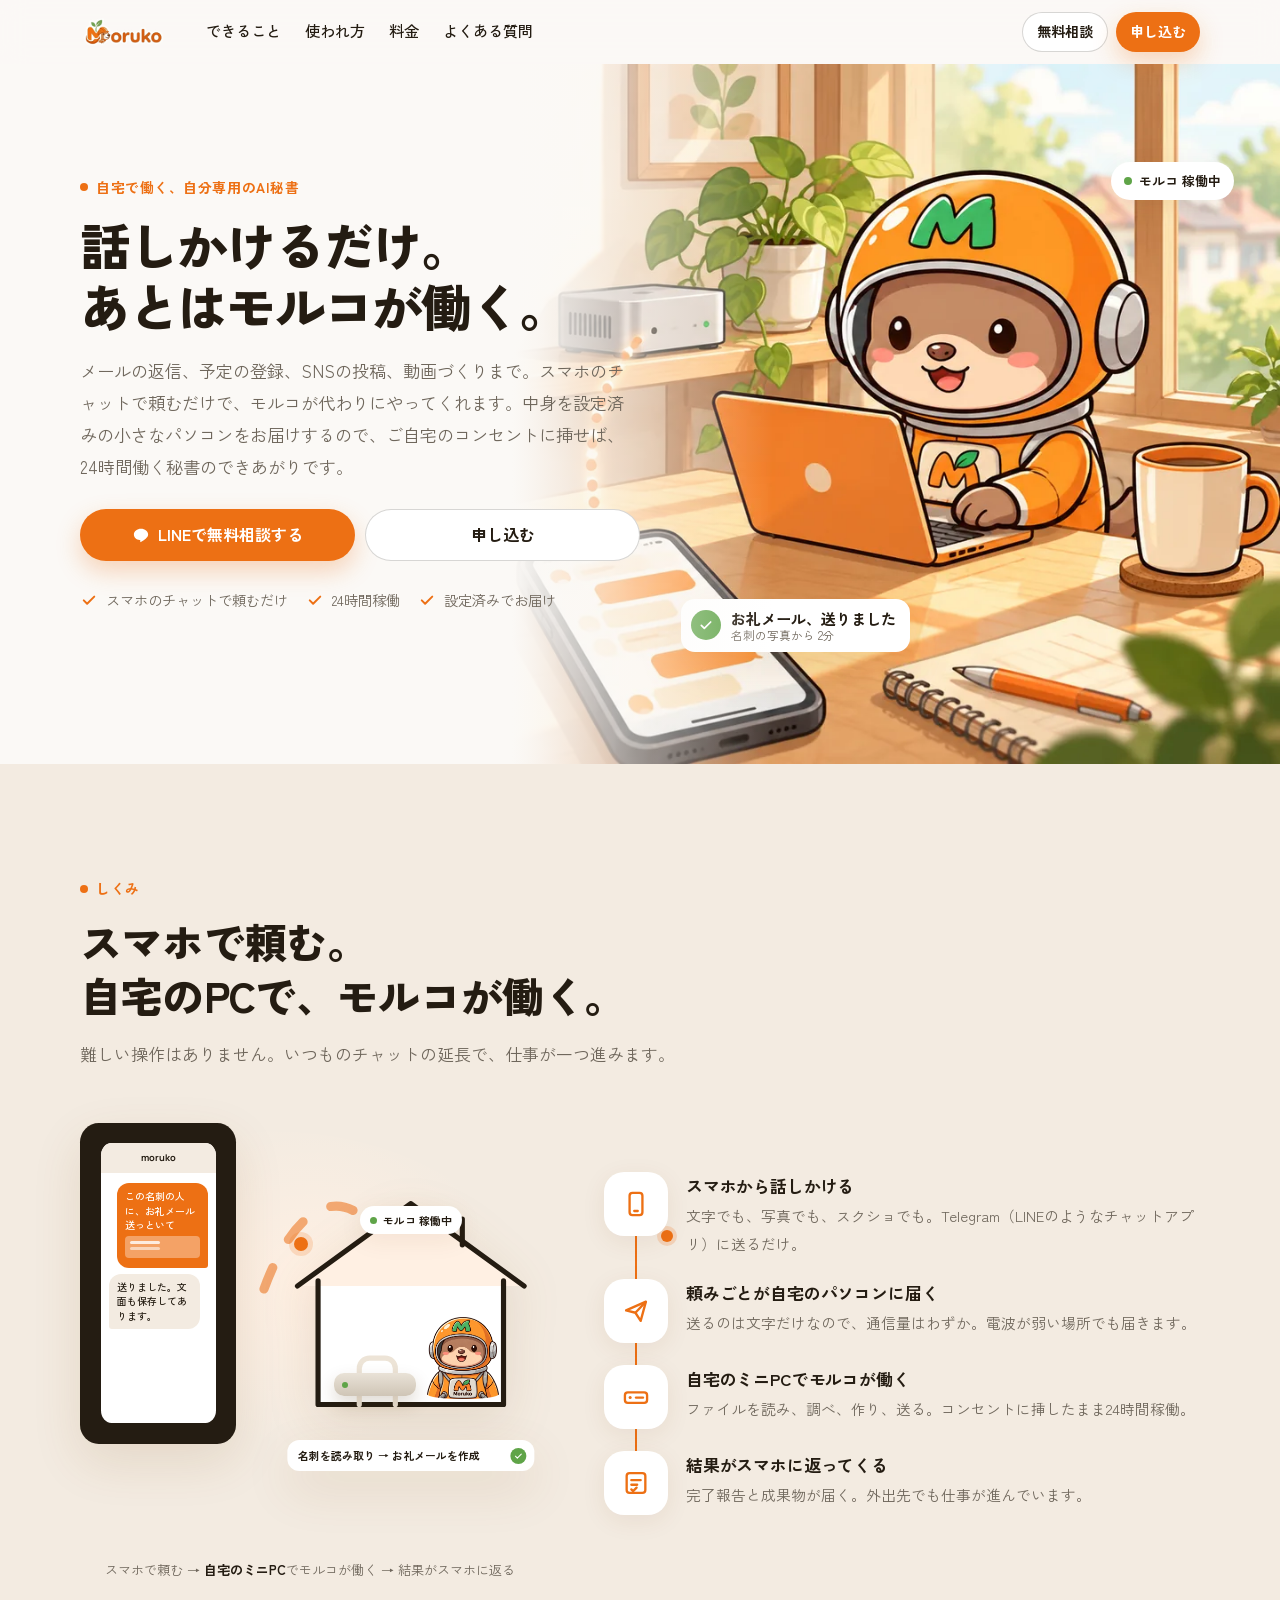
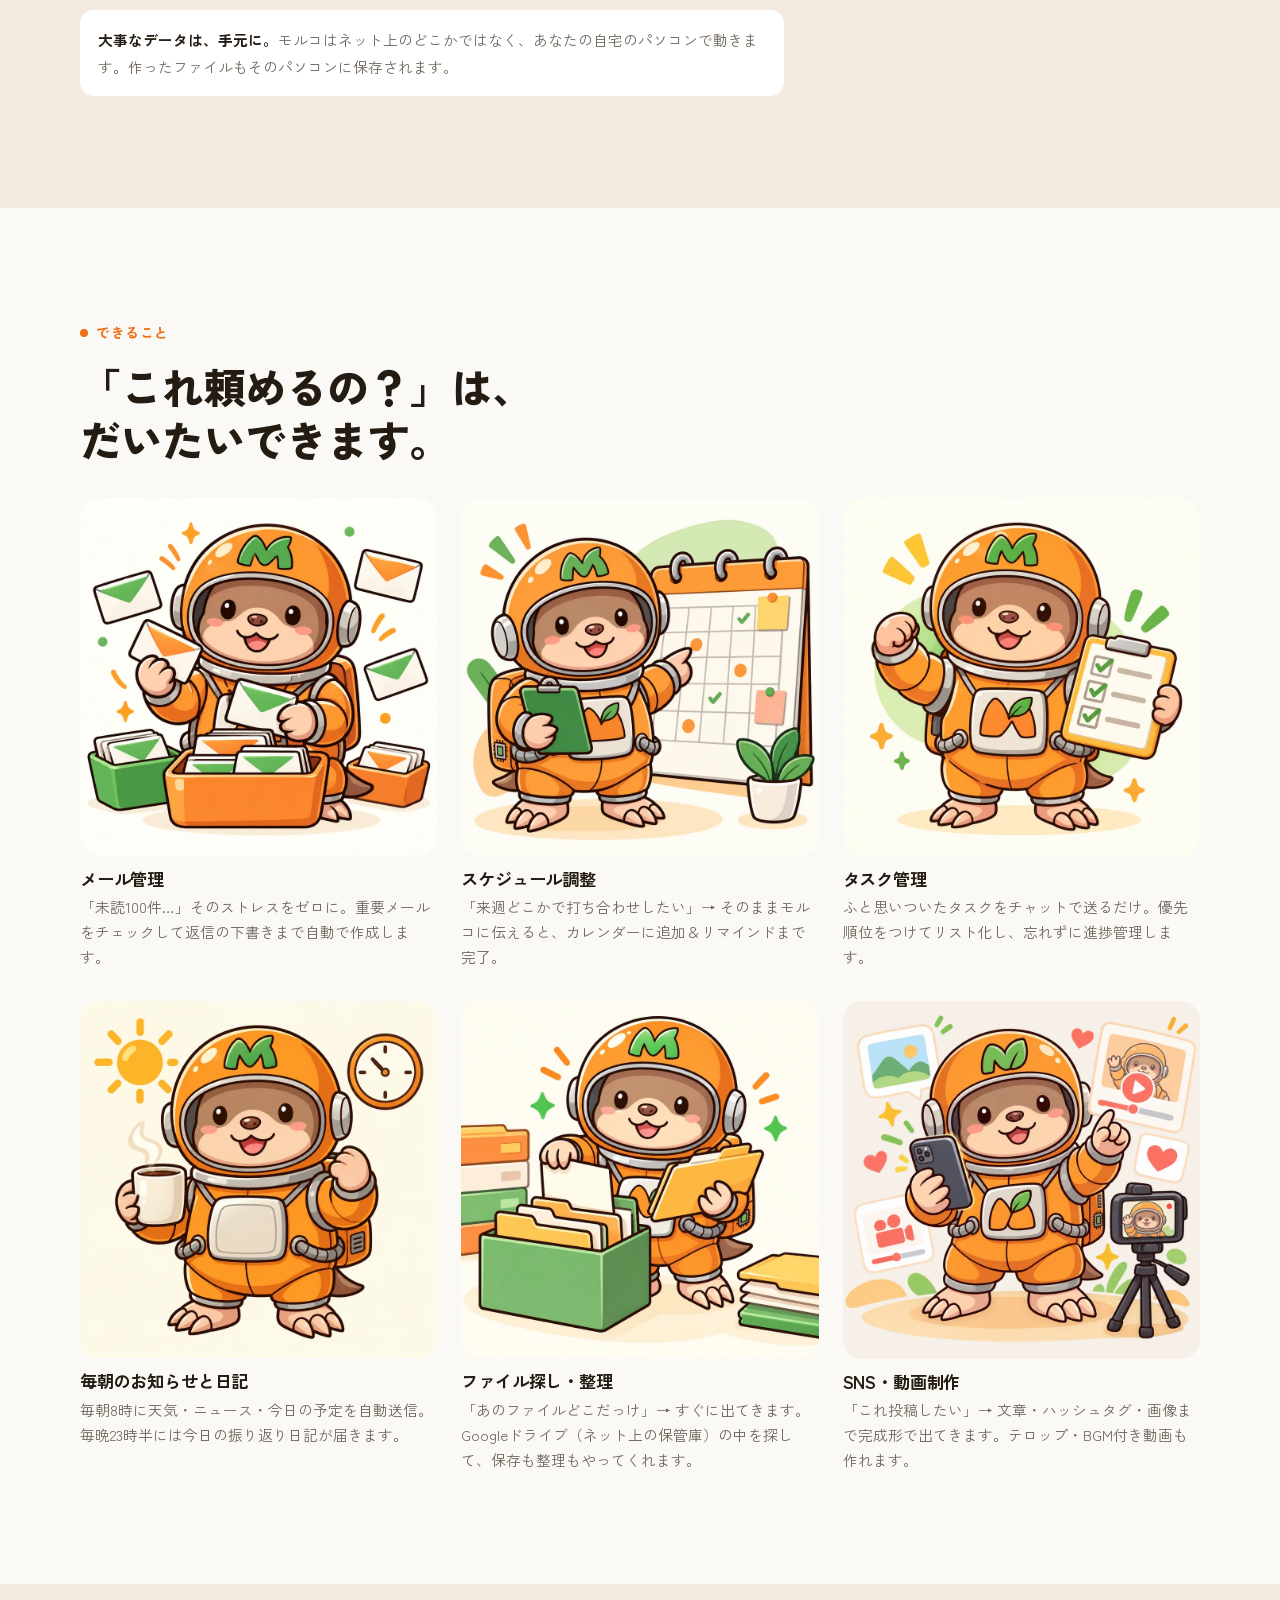
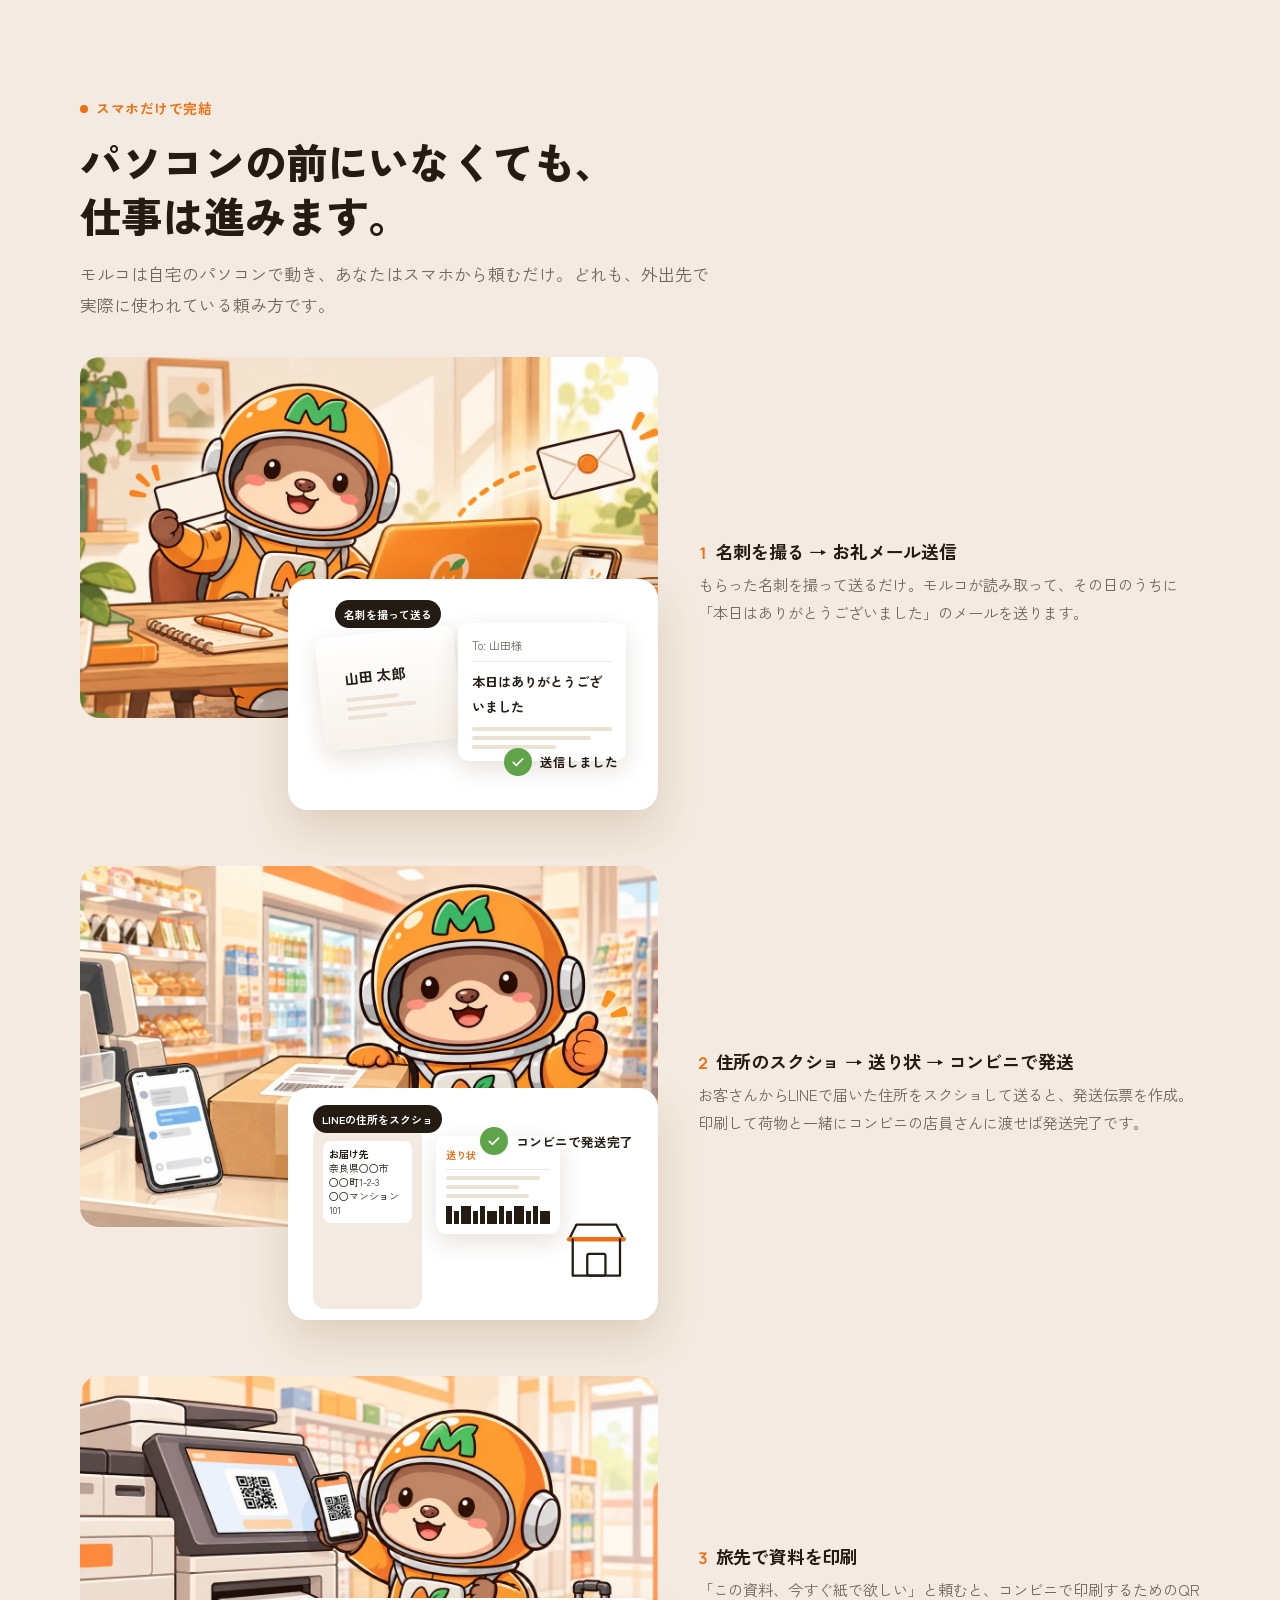
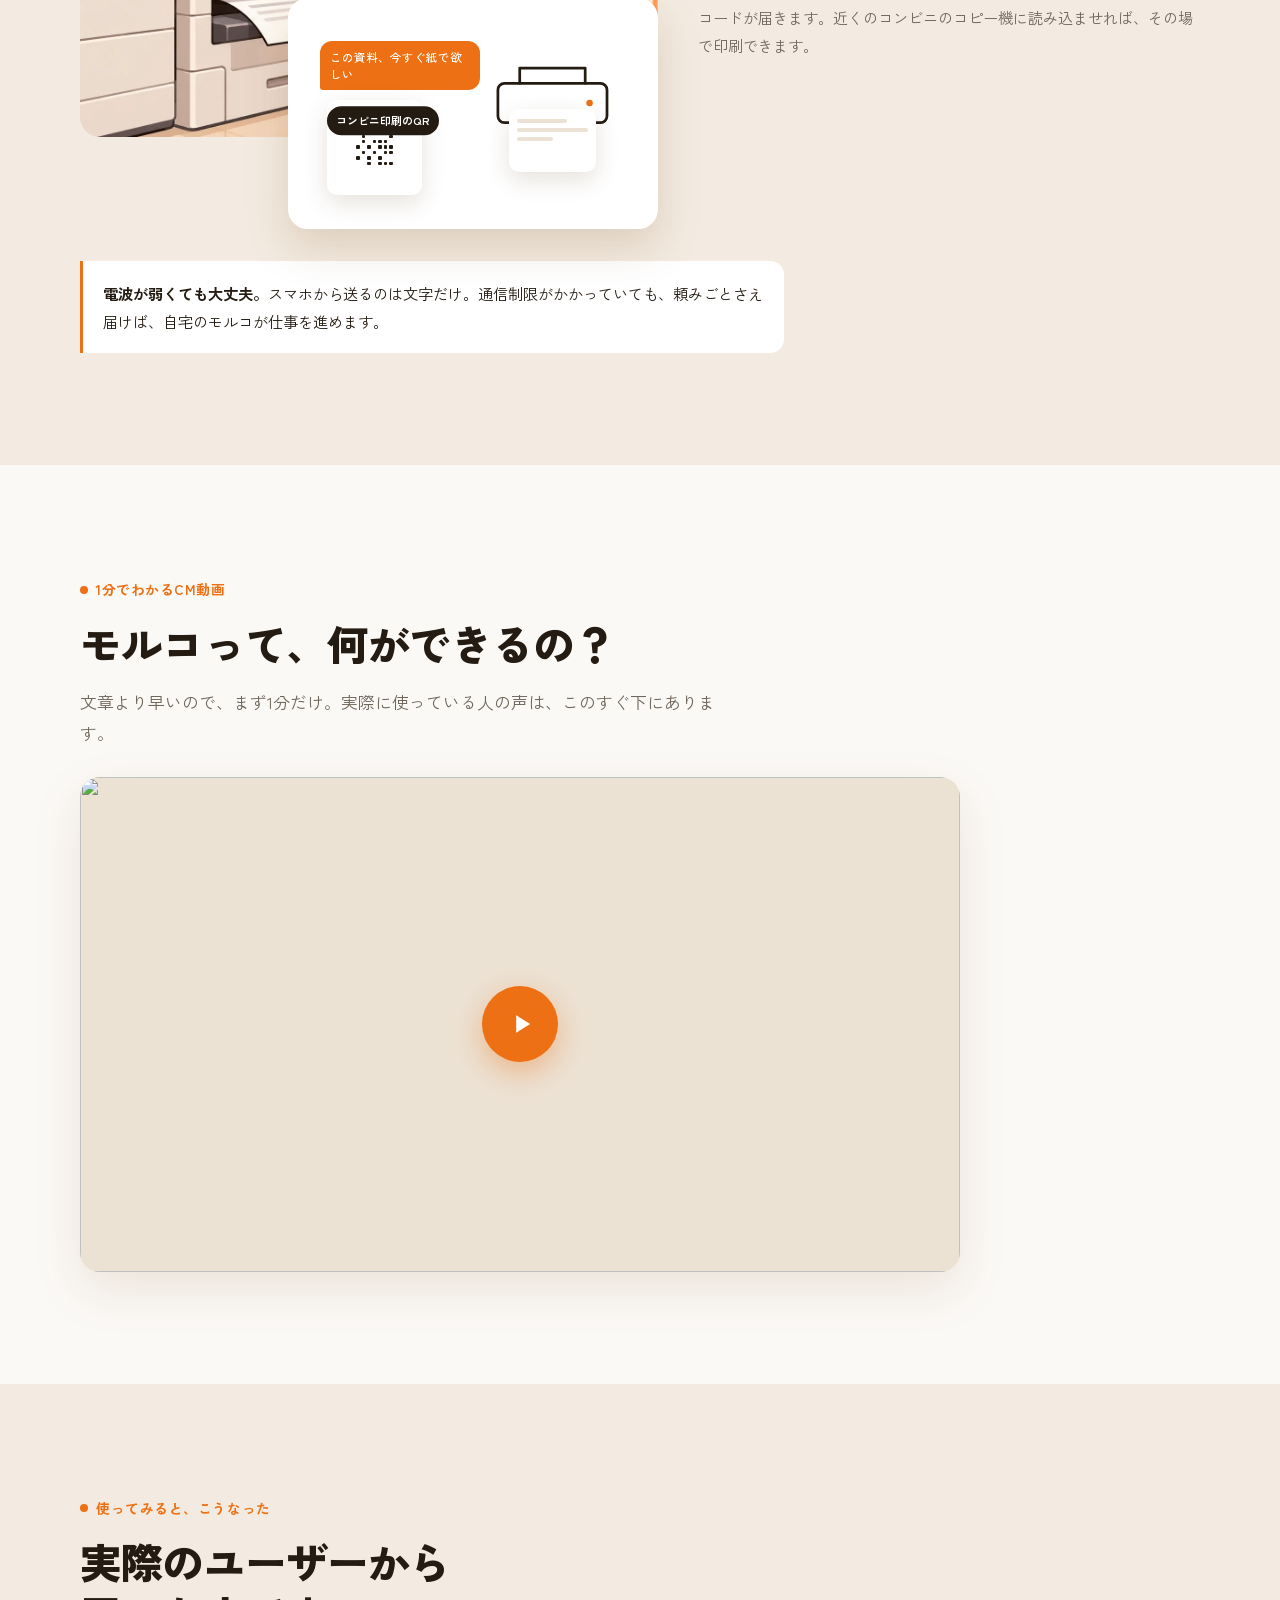
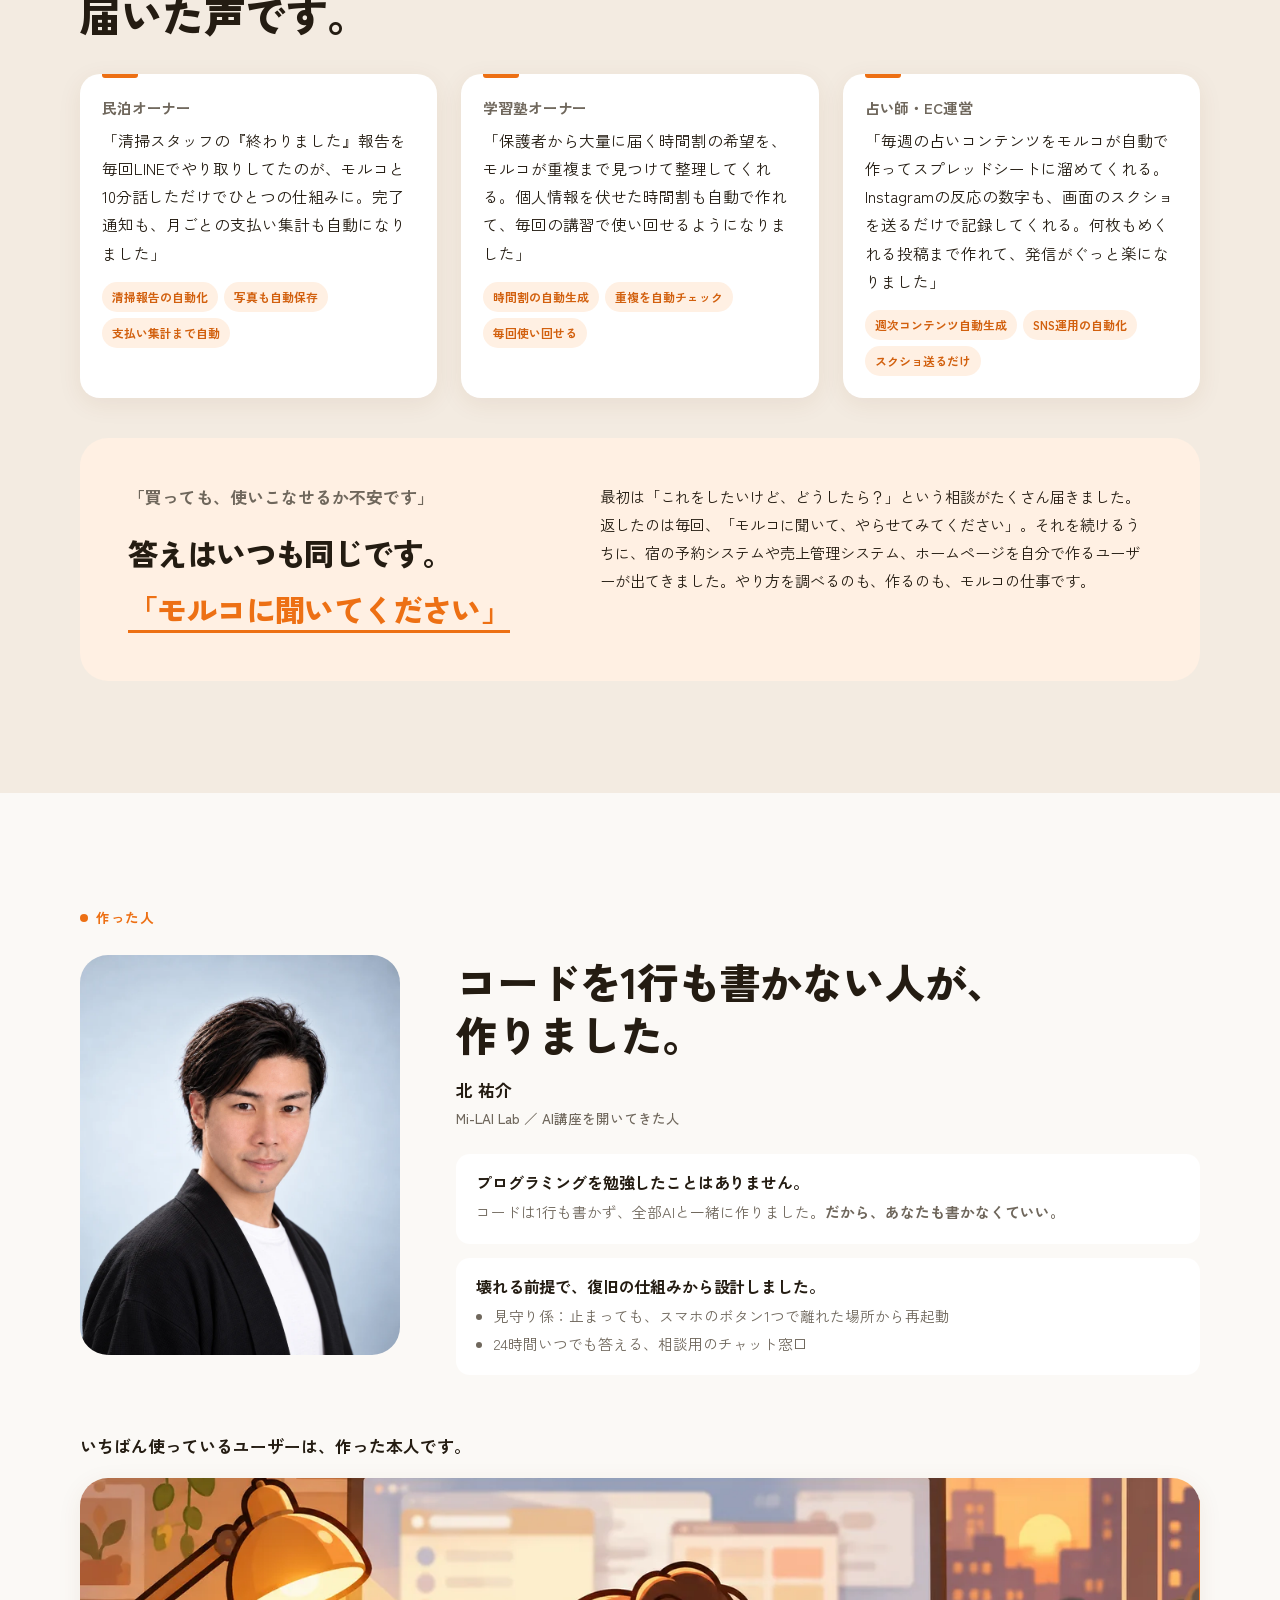
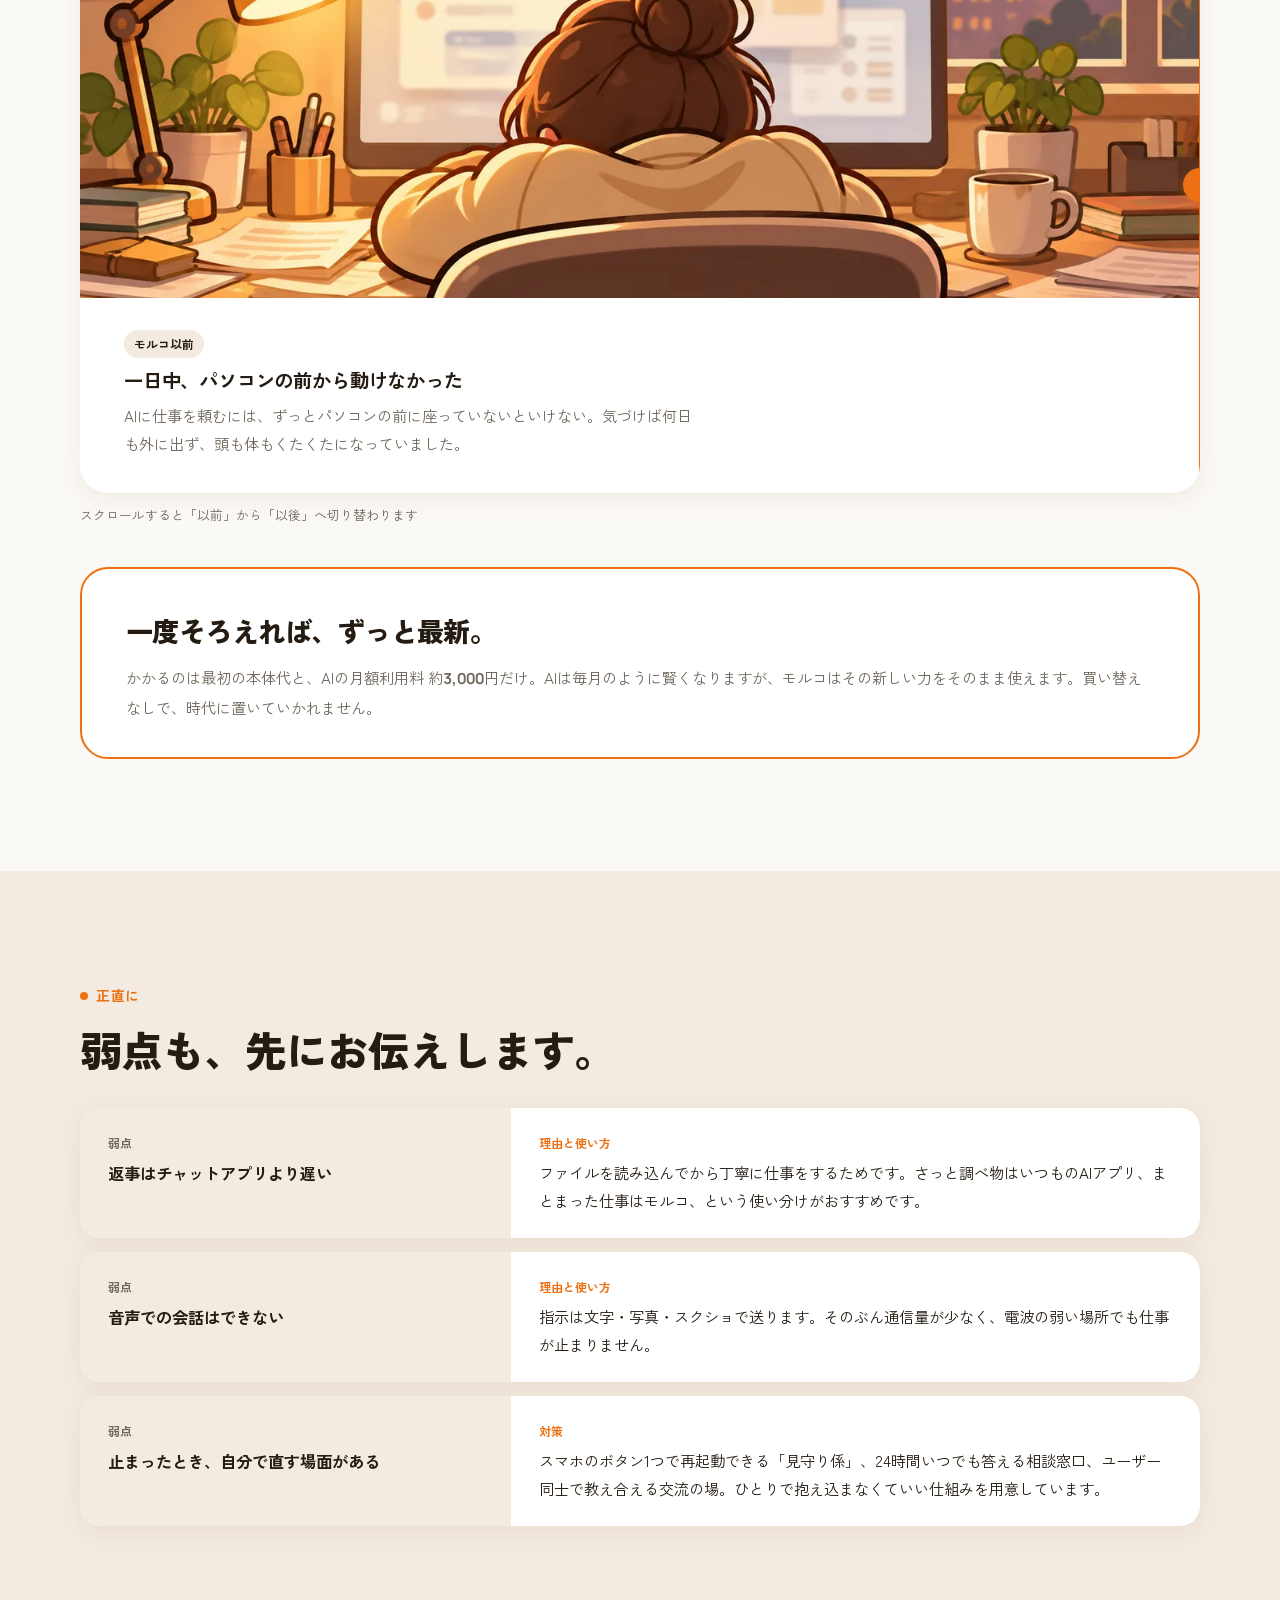
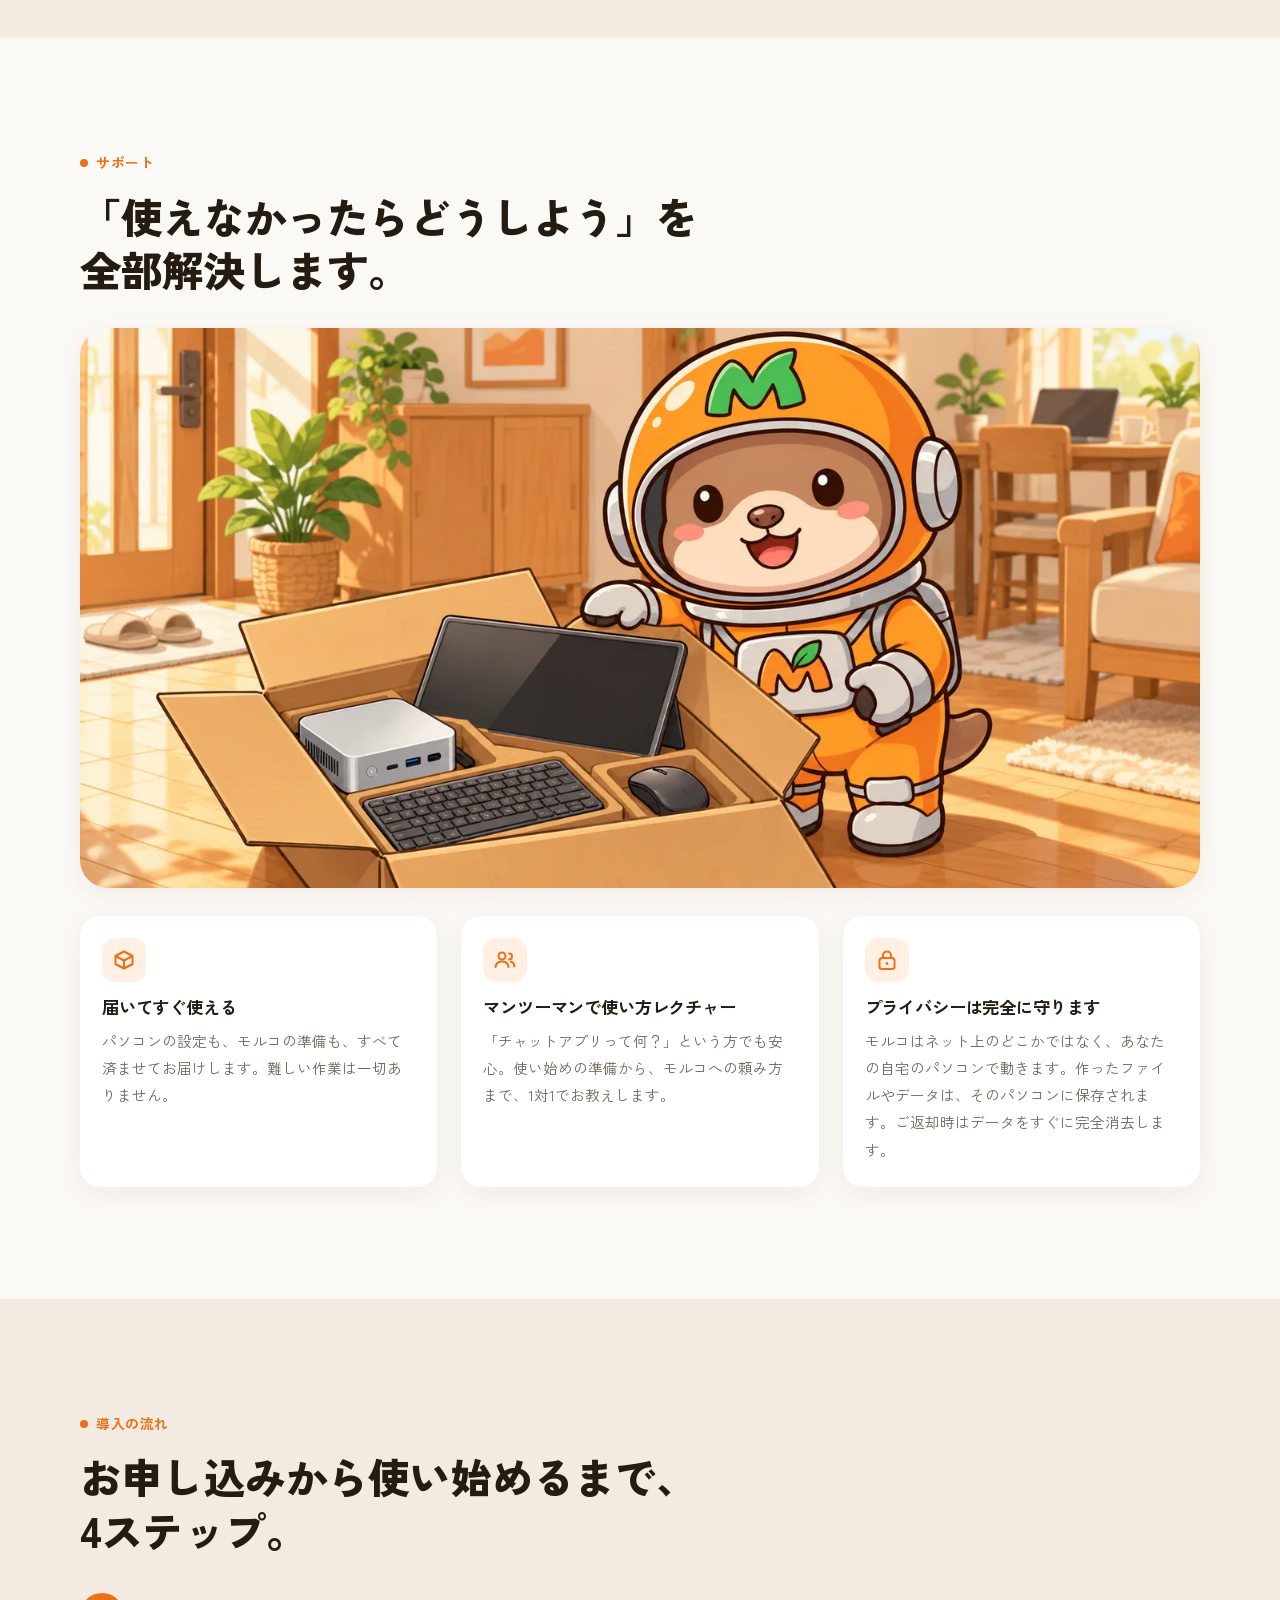
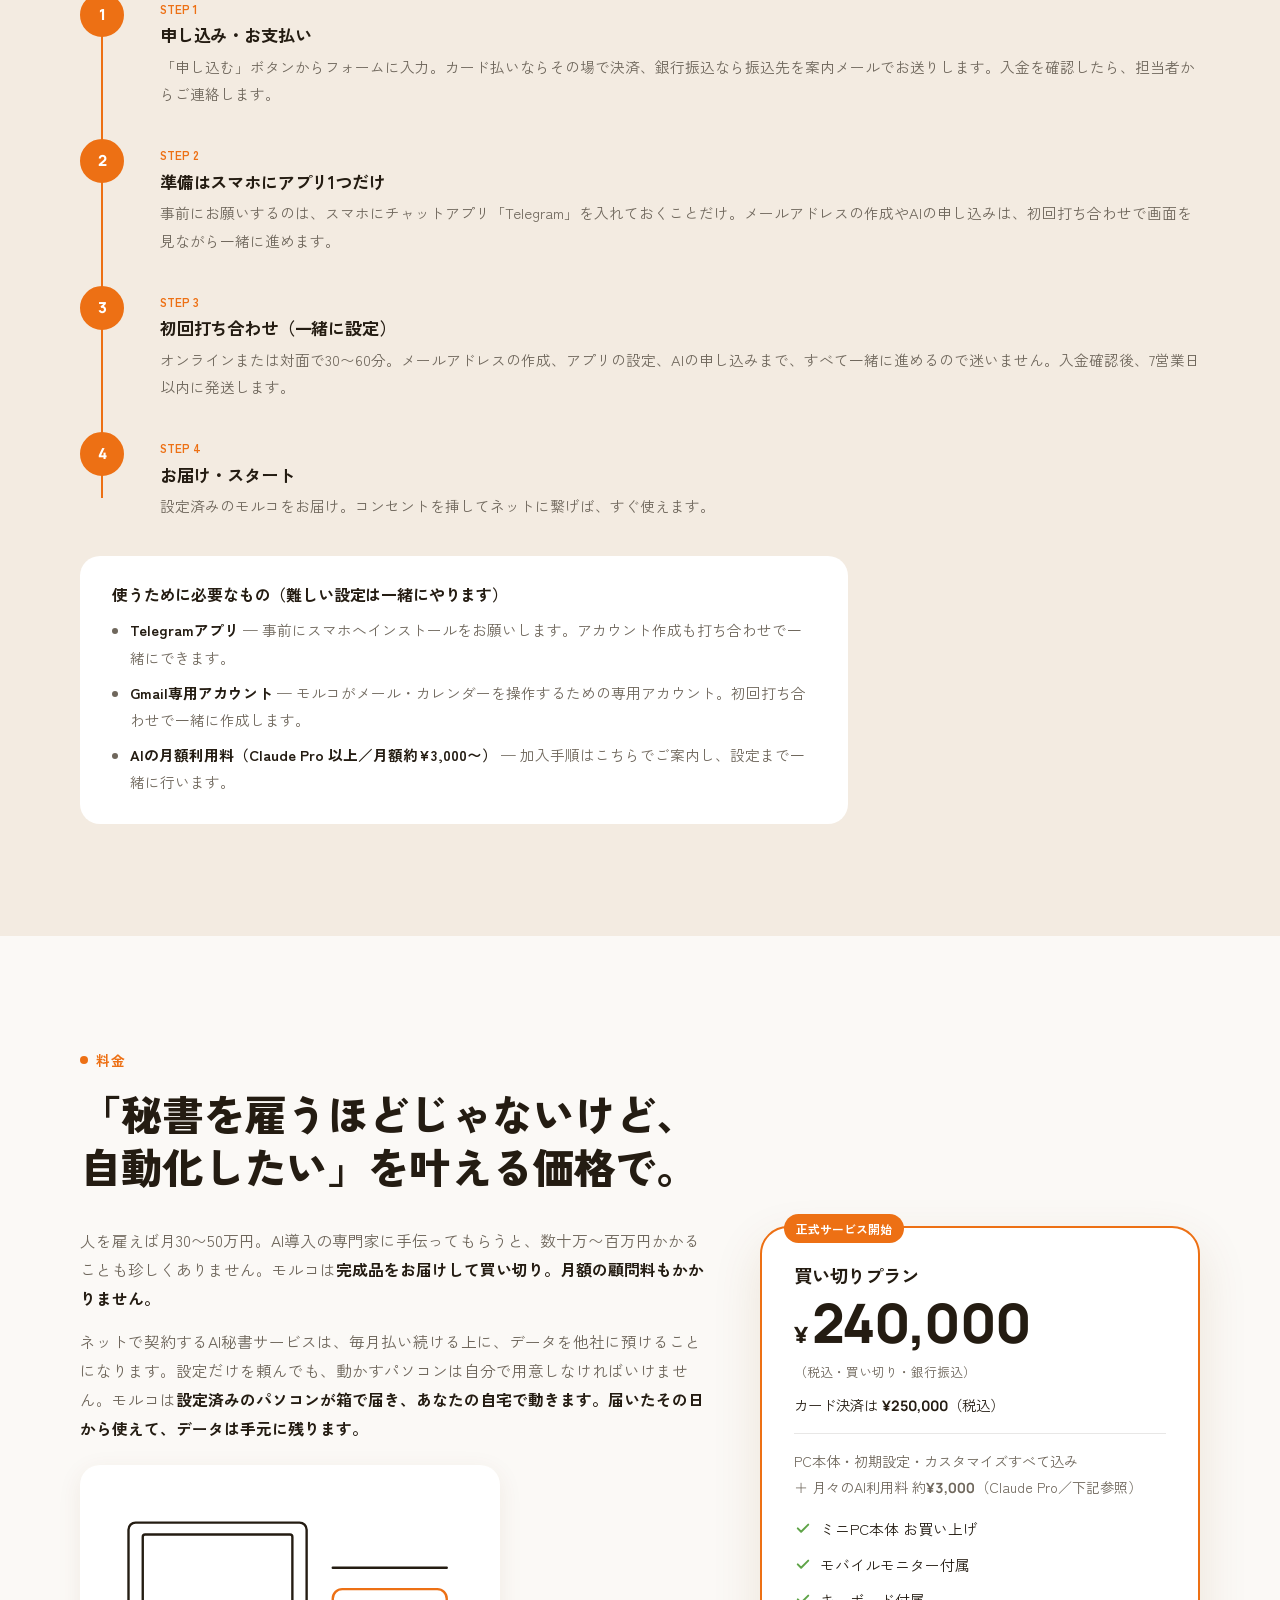
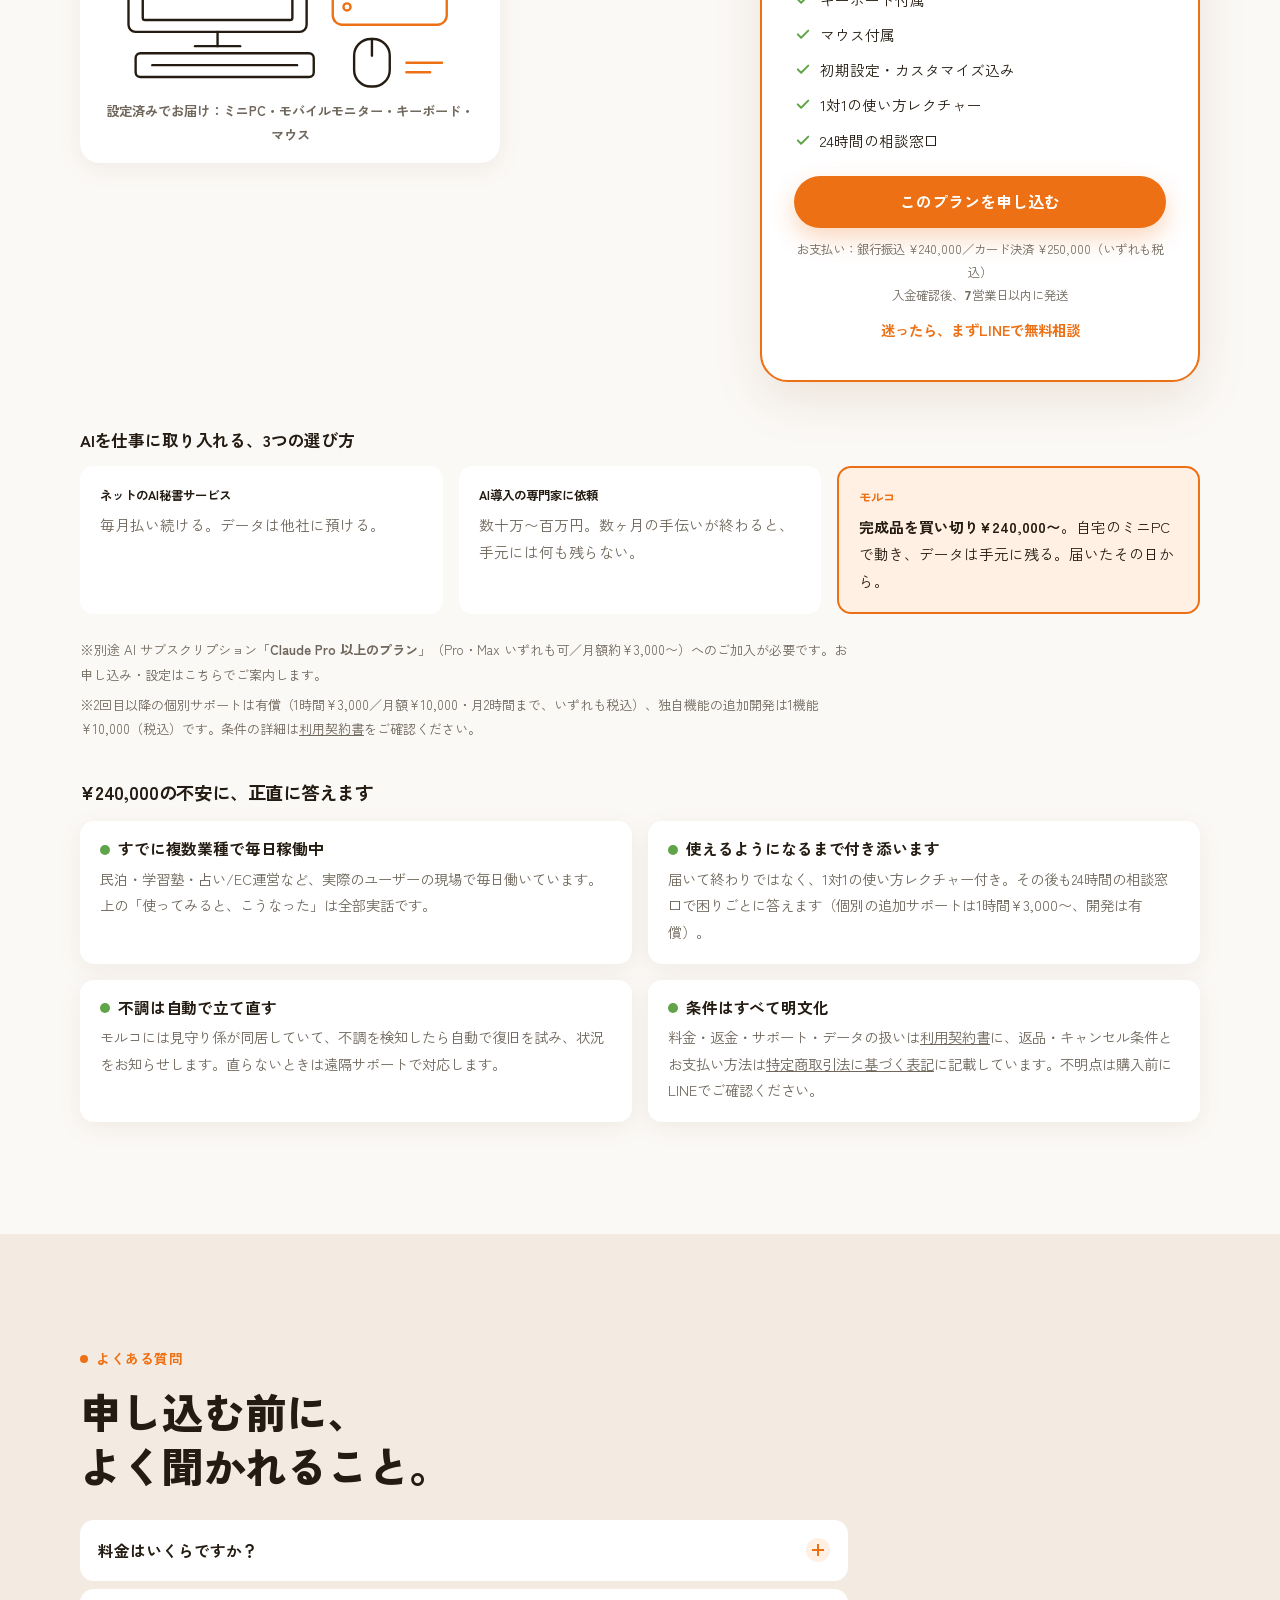
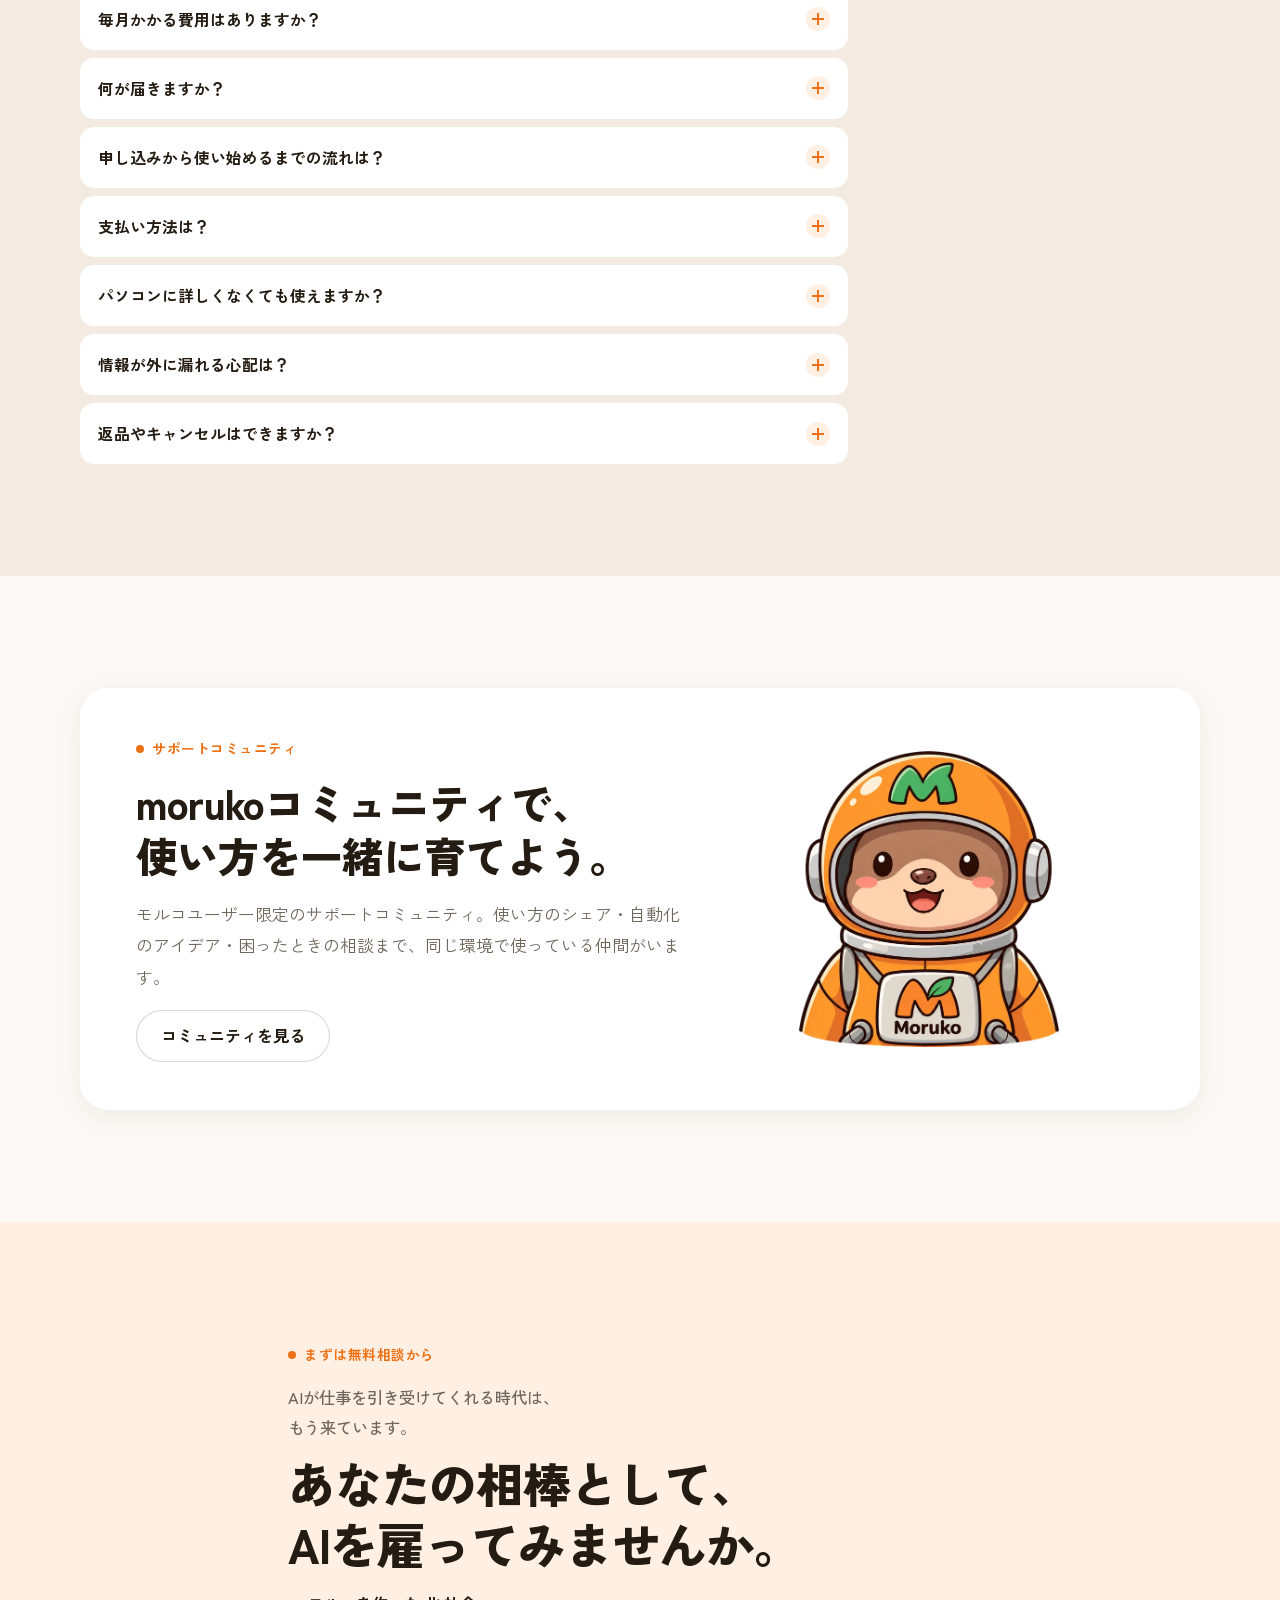
==== commit 7bd96f06: "LPのプロフィール写真を確定版（黒羽織＋白T・2026-10）に差し替え" ====
--- a/index.html
+++ b/index.html
@@ -24,7 +24,7 @@
   <link rel="preconnect" href="https://fonts.gstatic.com" crossorigin />
   <link href="https://fonts.googleapis.com/css2?family=Zen+Kaku+Gothic+New:wght@400;700;900&family=Manrope:wght@700;800&display=swap" rel="stylesheet" />
   <link rel="preload" as="image" href="morukoimage/hero_kv.webp" fetchpriority="high" />
-  <link rel="stylesheet" href="style-v4.css?v=1001d" />
+  <link rel="stylesheet" href="style-v4.css?v=1001e" />
   <script>(function(){if(!matchMedia('(prefers-reduced-motion: reduce)').matches){document.documentElement.classList.add('gs');setTimeout(function(){if(!window.gsap)document.documentElement.classList.remove('gs');},2500);}})();</script>
   <style>
     /* hero intro: CSS only so first paint is not gated by JS */
@@ -45,7 +45,7 @@
   <script src="https://cdnjs.cloudflare.com/ajax/libs/gsap/3.13.0/gsap.min.js" integrity="sha384-HOvlOYPIs/zjoIkWUGXkVmXsjr8GuZLV+Q+rcPwmJOVZVpvTSXQChiN4t9Euv9Vc" crossorigin="anonymous" defer></script>
   <script src="https://cdnjs.cloudflare.com/ajax/libs/gsap/3.13.0/ScrollTrigger.min.js" integrity="sha384-P8VzCVnT9NBUkMrpcIZrJbA7EBjJvh/fJS6PmP+4nLIM284DtsImIv8D0fFjIkeh" crossorigin="anonymous" defer></script>
   <script src="https://cdnjs.cloudflare.com/ajax/libs/gsap/3.13.0/MotionPathPlugin.min.js" integrity="sha384-ZdcNM4JVCcTz+LG7hy3tkzchm/ljdYJcwthjW8G4vqAXApMm4ve+3ByX+RfrAlFt" crossorigin="anonymous" defer></script>
-  <script src="main.js?v=1001d" defer></script>
+  <script src="main.js?v=1001e" defer></script>
 </head>
 <body>
   <svg width="0" height="0" style="position:absolute" aria-hidden="true">
@@ -357,7 +357,7 @@
         <p class="label rv">作った人</p>
         <div class="maker-grid">
           <figure class="maker-photo rv">
-            <img src="morukoimage/kita_profile.webp" alt="モルコを作った北 祐介" loading="lazy" width="800" height="1000" />
+            <img src="morukoimage/kita_profile.webp?v=1001e" alt="モルコを作った北 祐介" loading="lazy" width="800" height="1000" />
           </figure>
           <div>
             <h2 class="rv">コードを1行も書かない人が、<br />作りました。</h2>
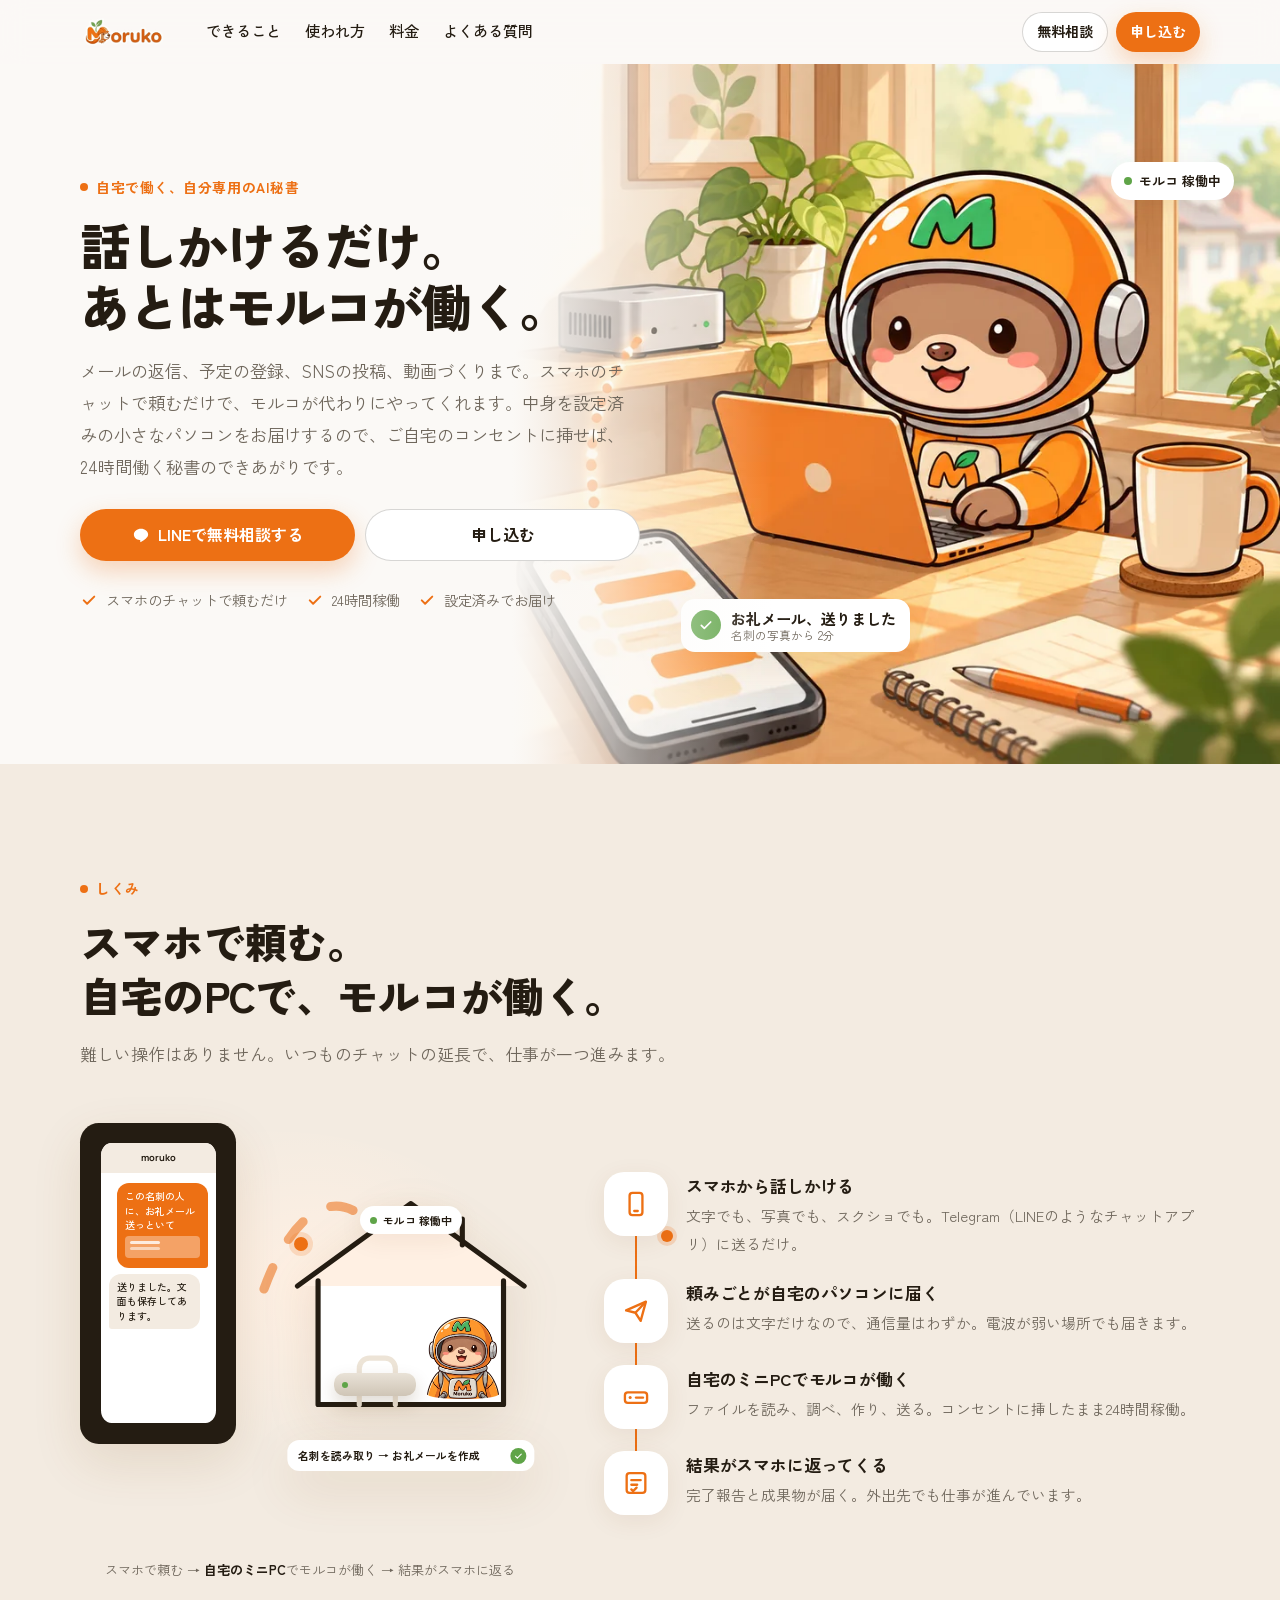
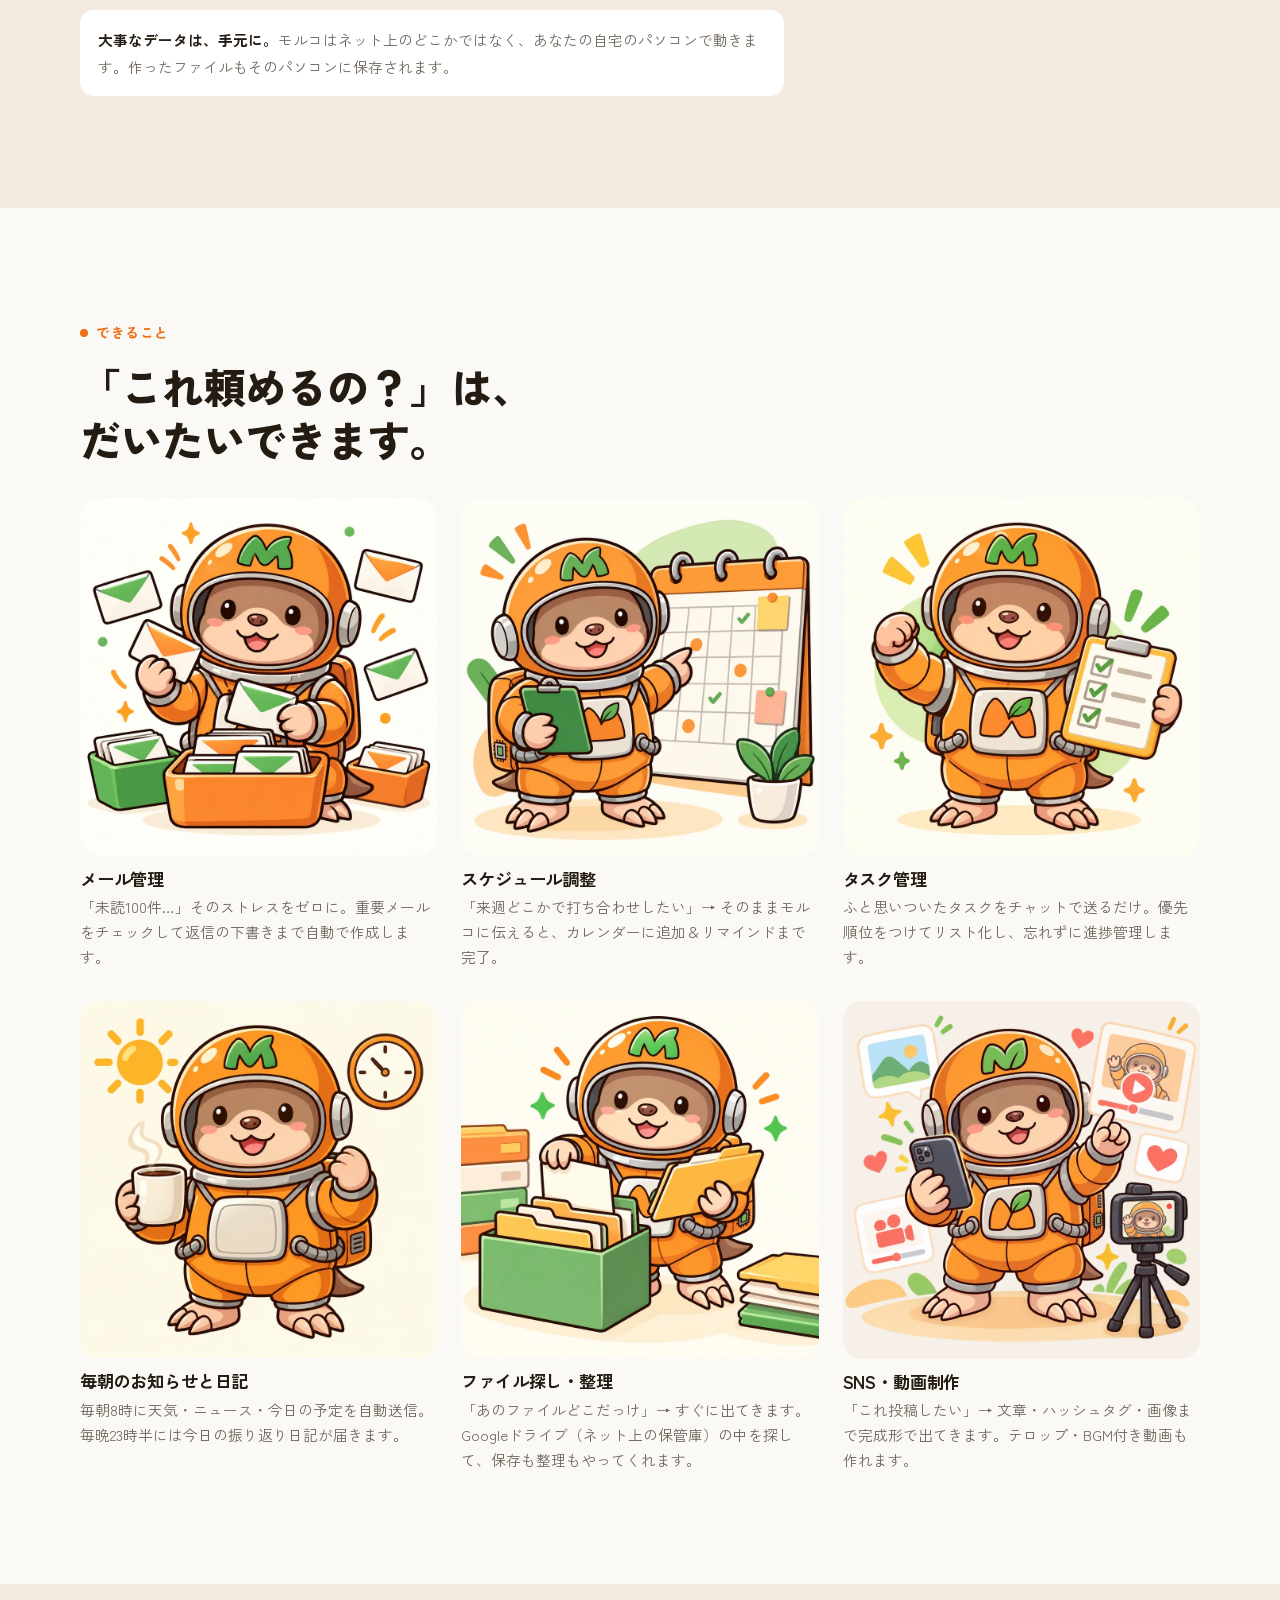
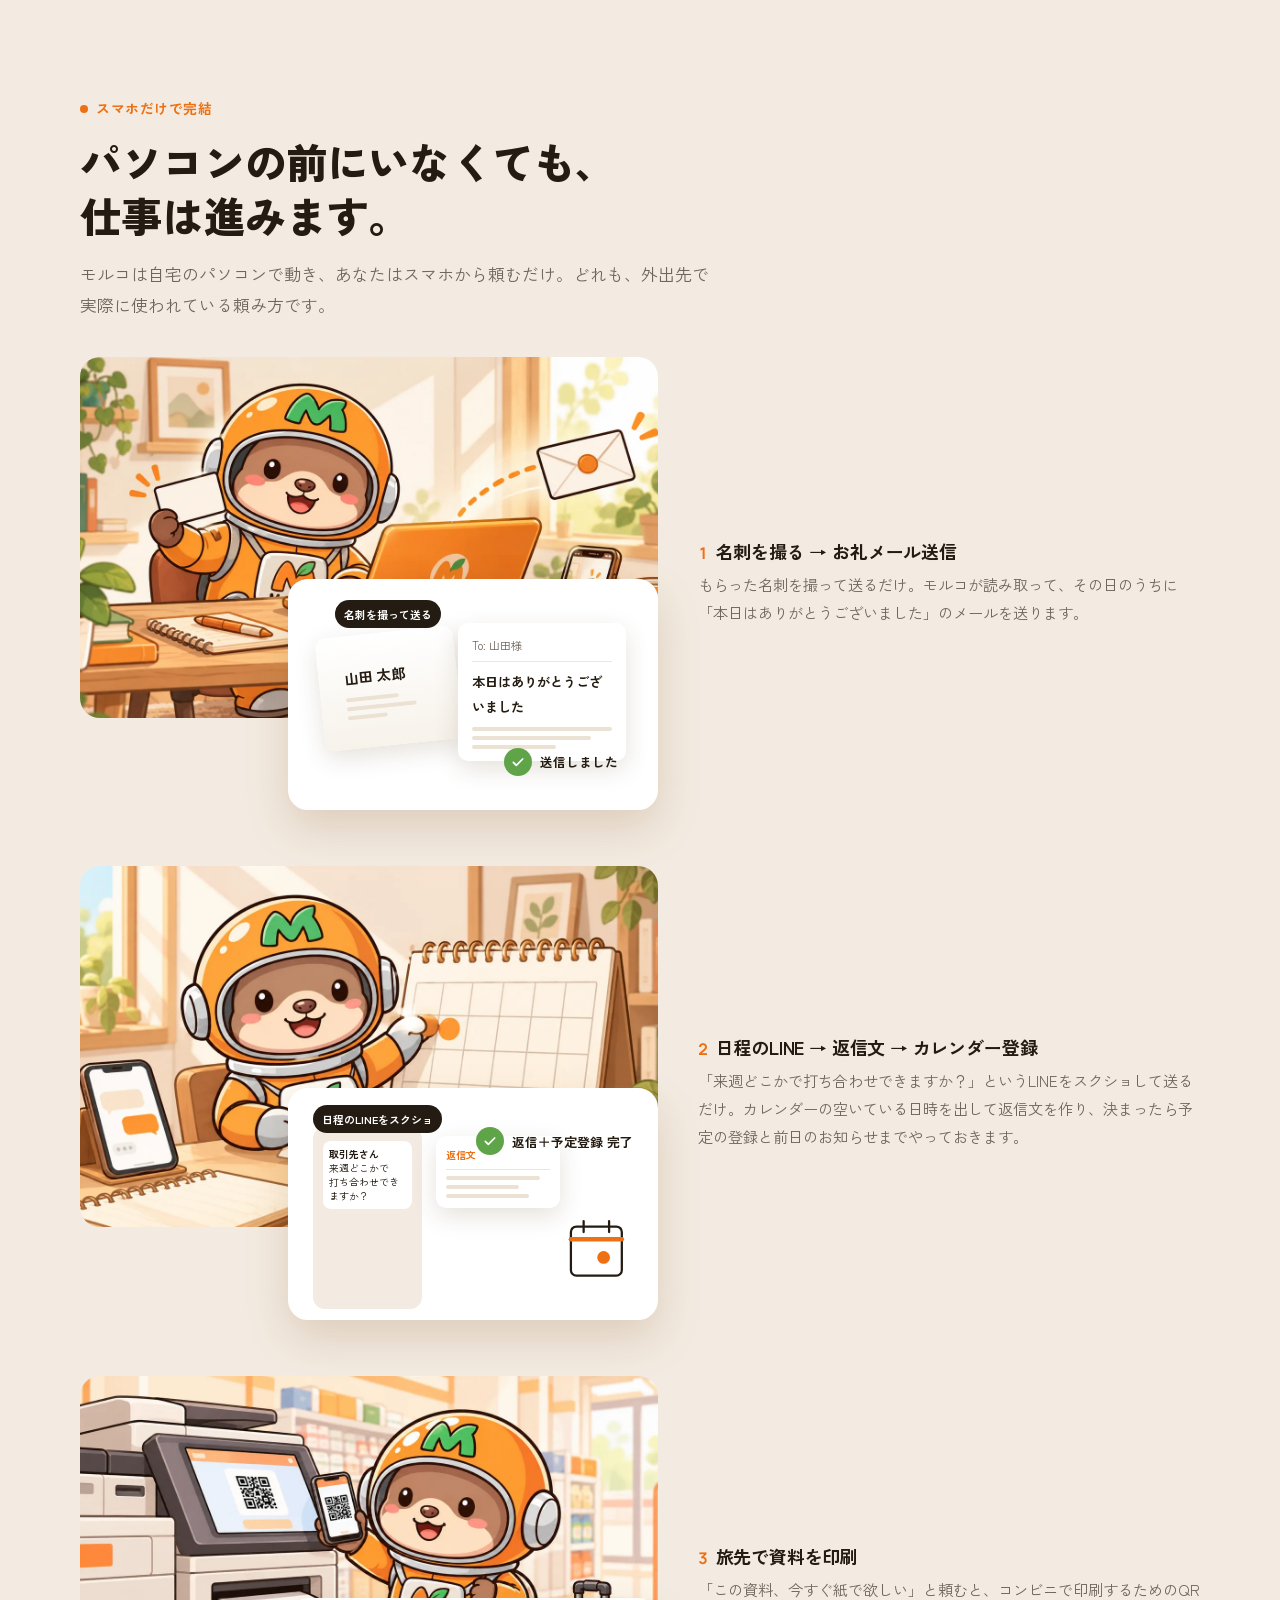
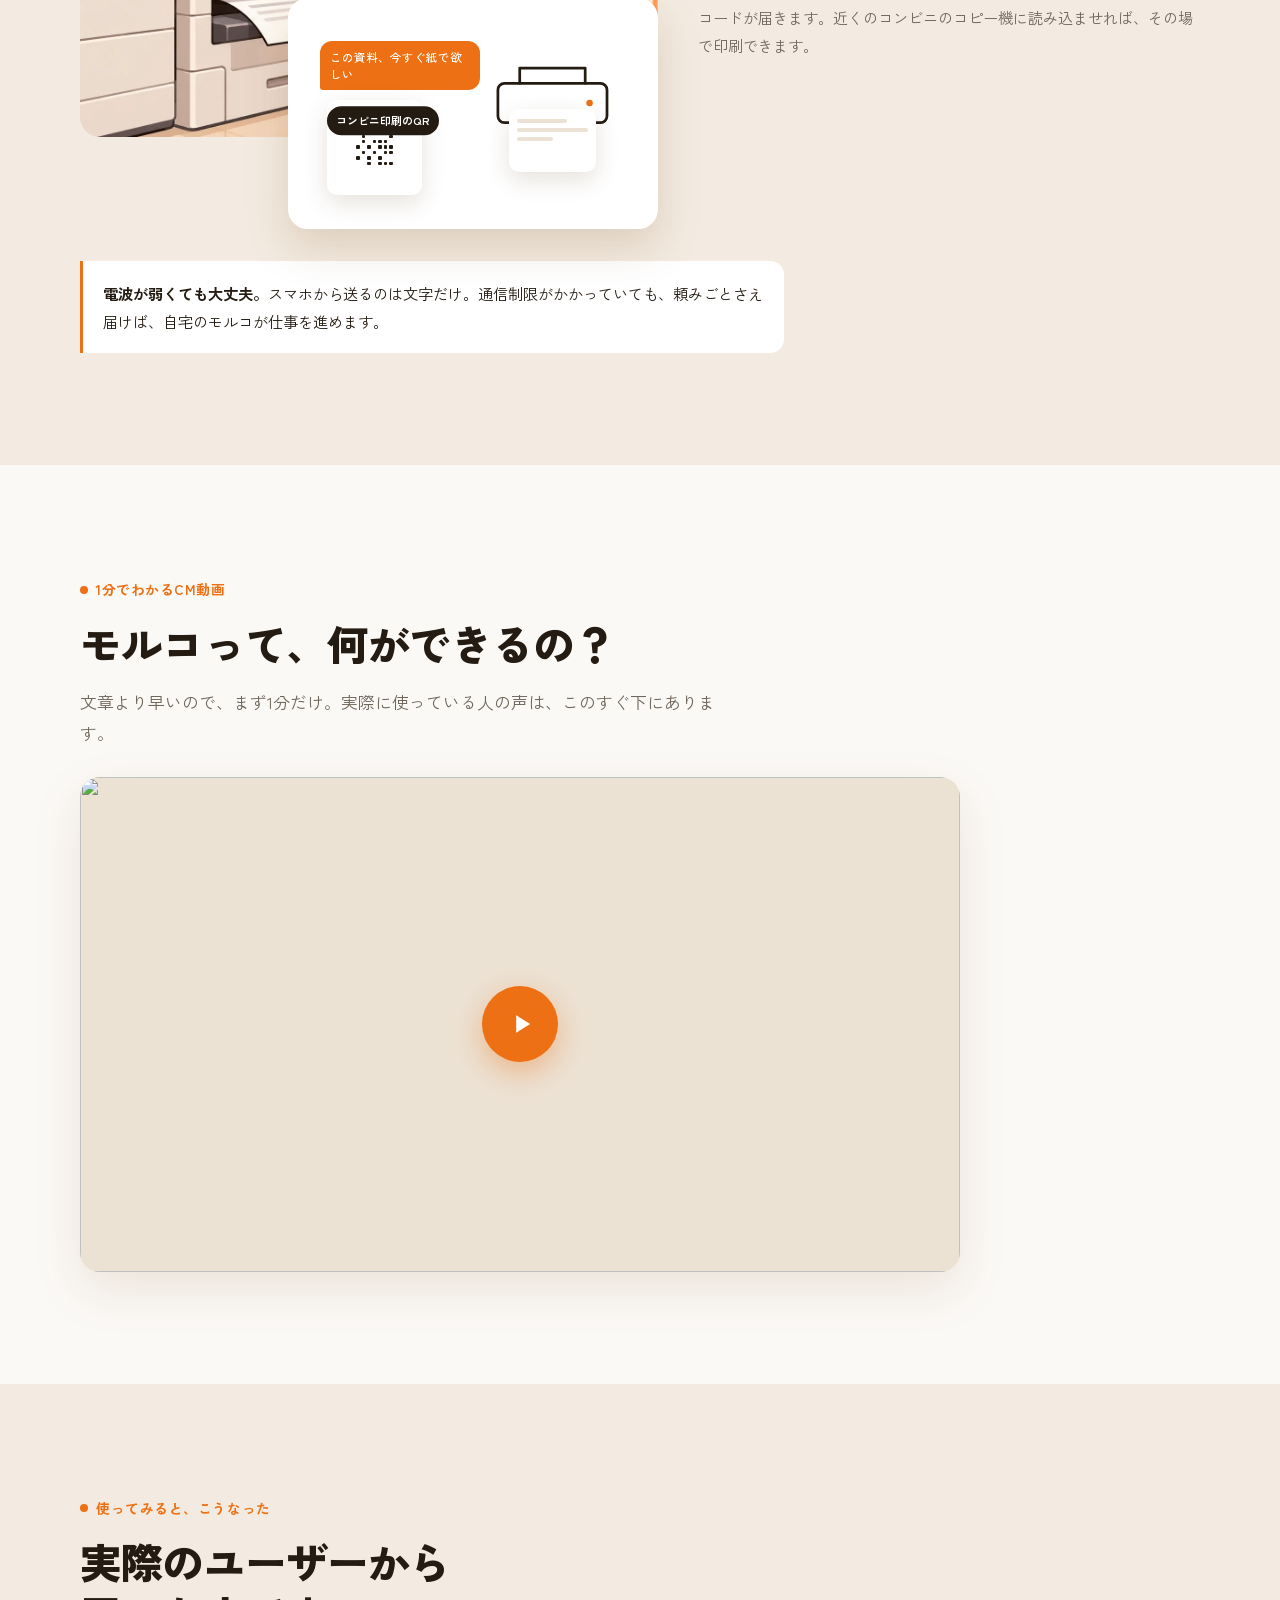
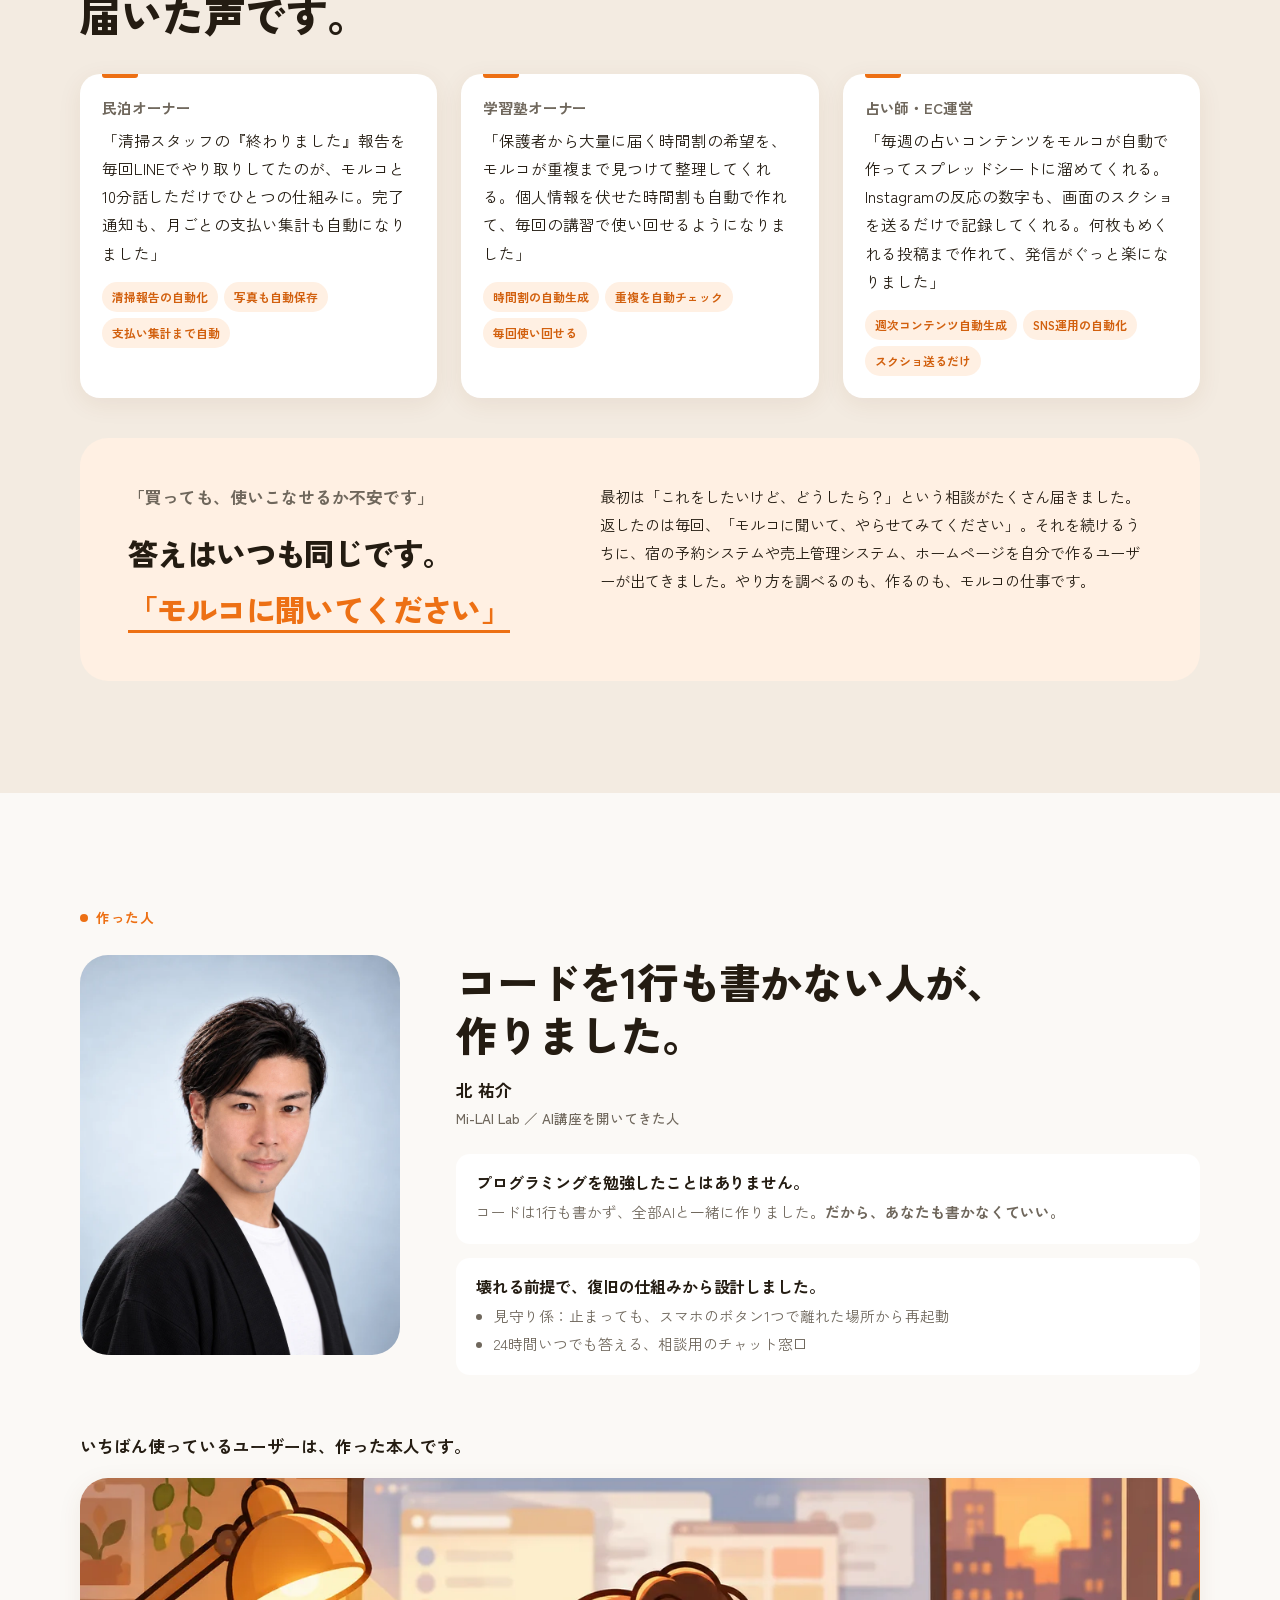
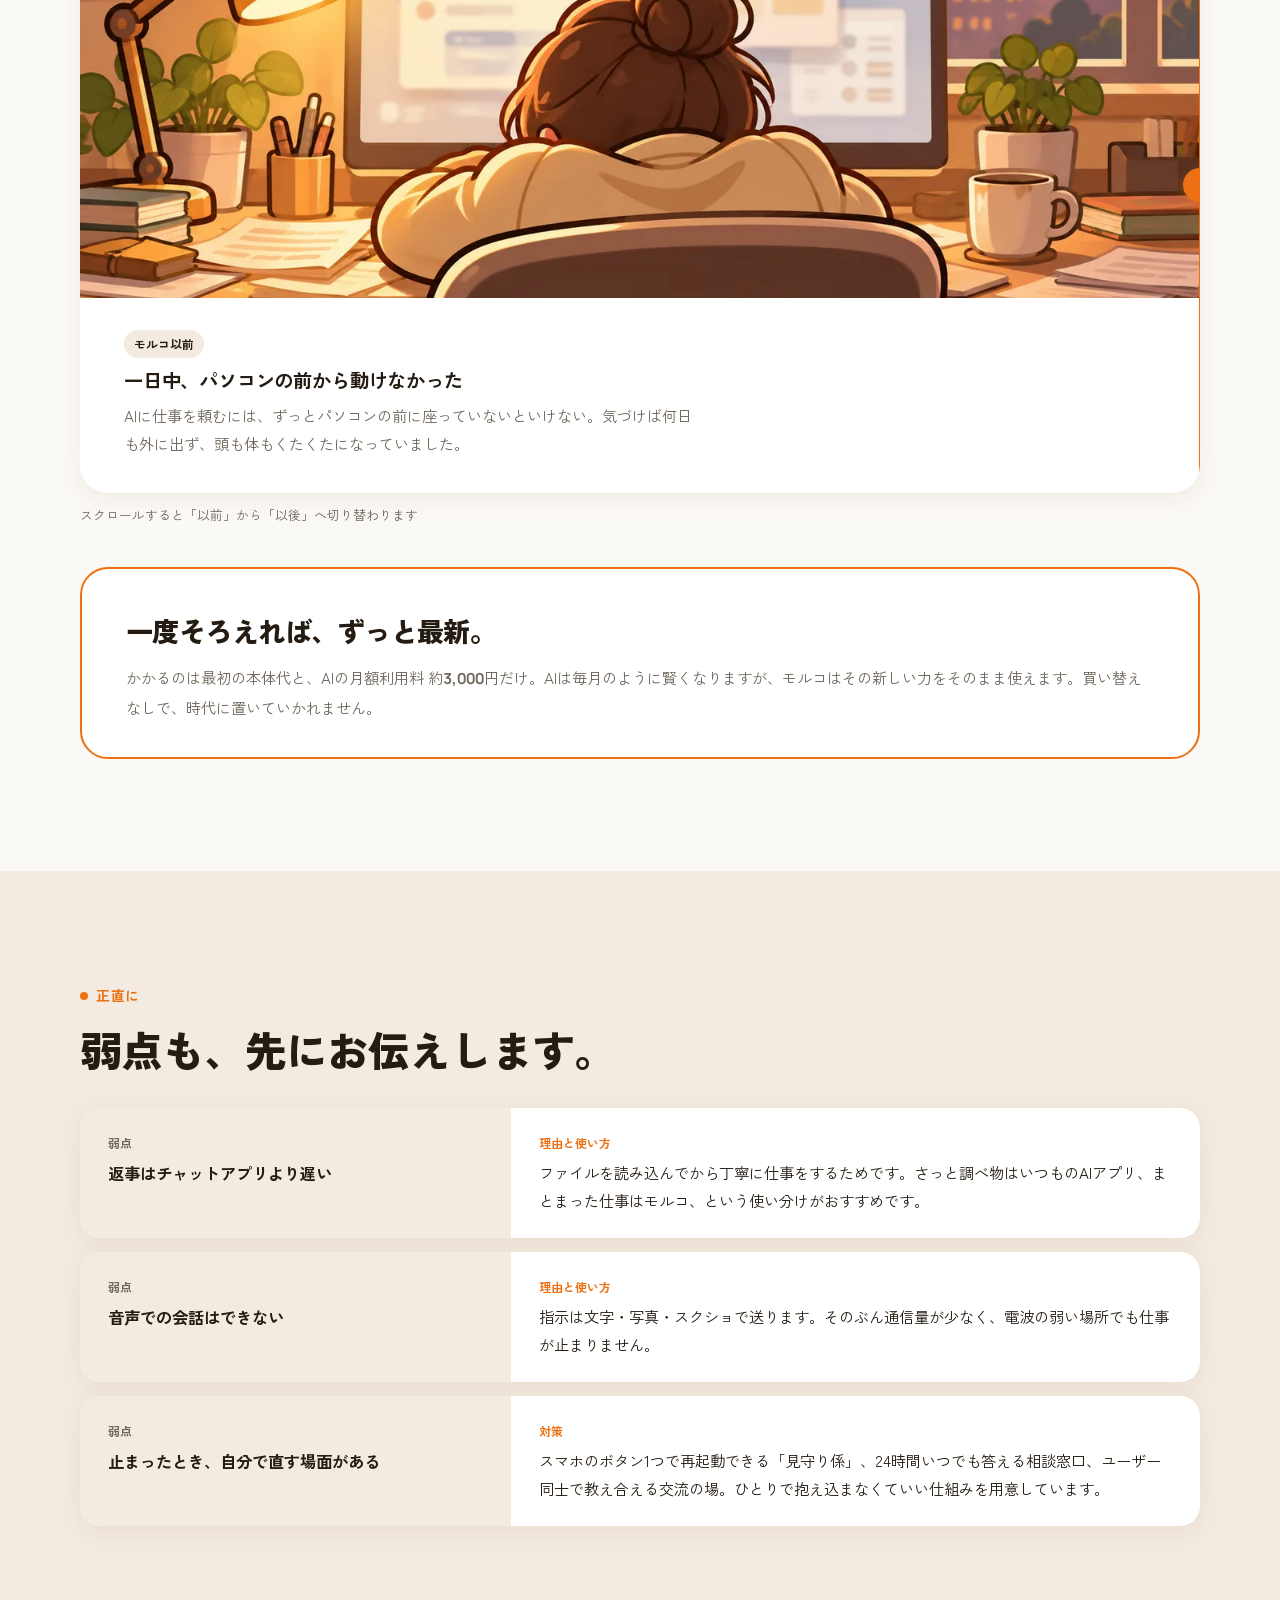
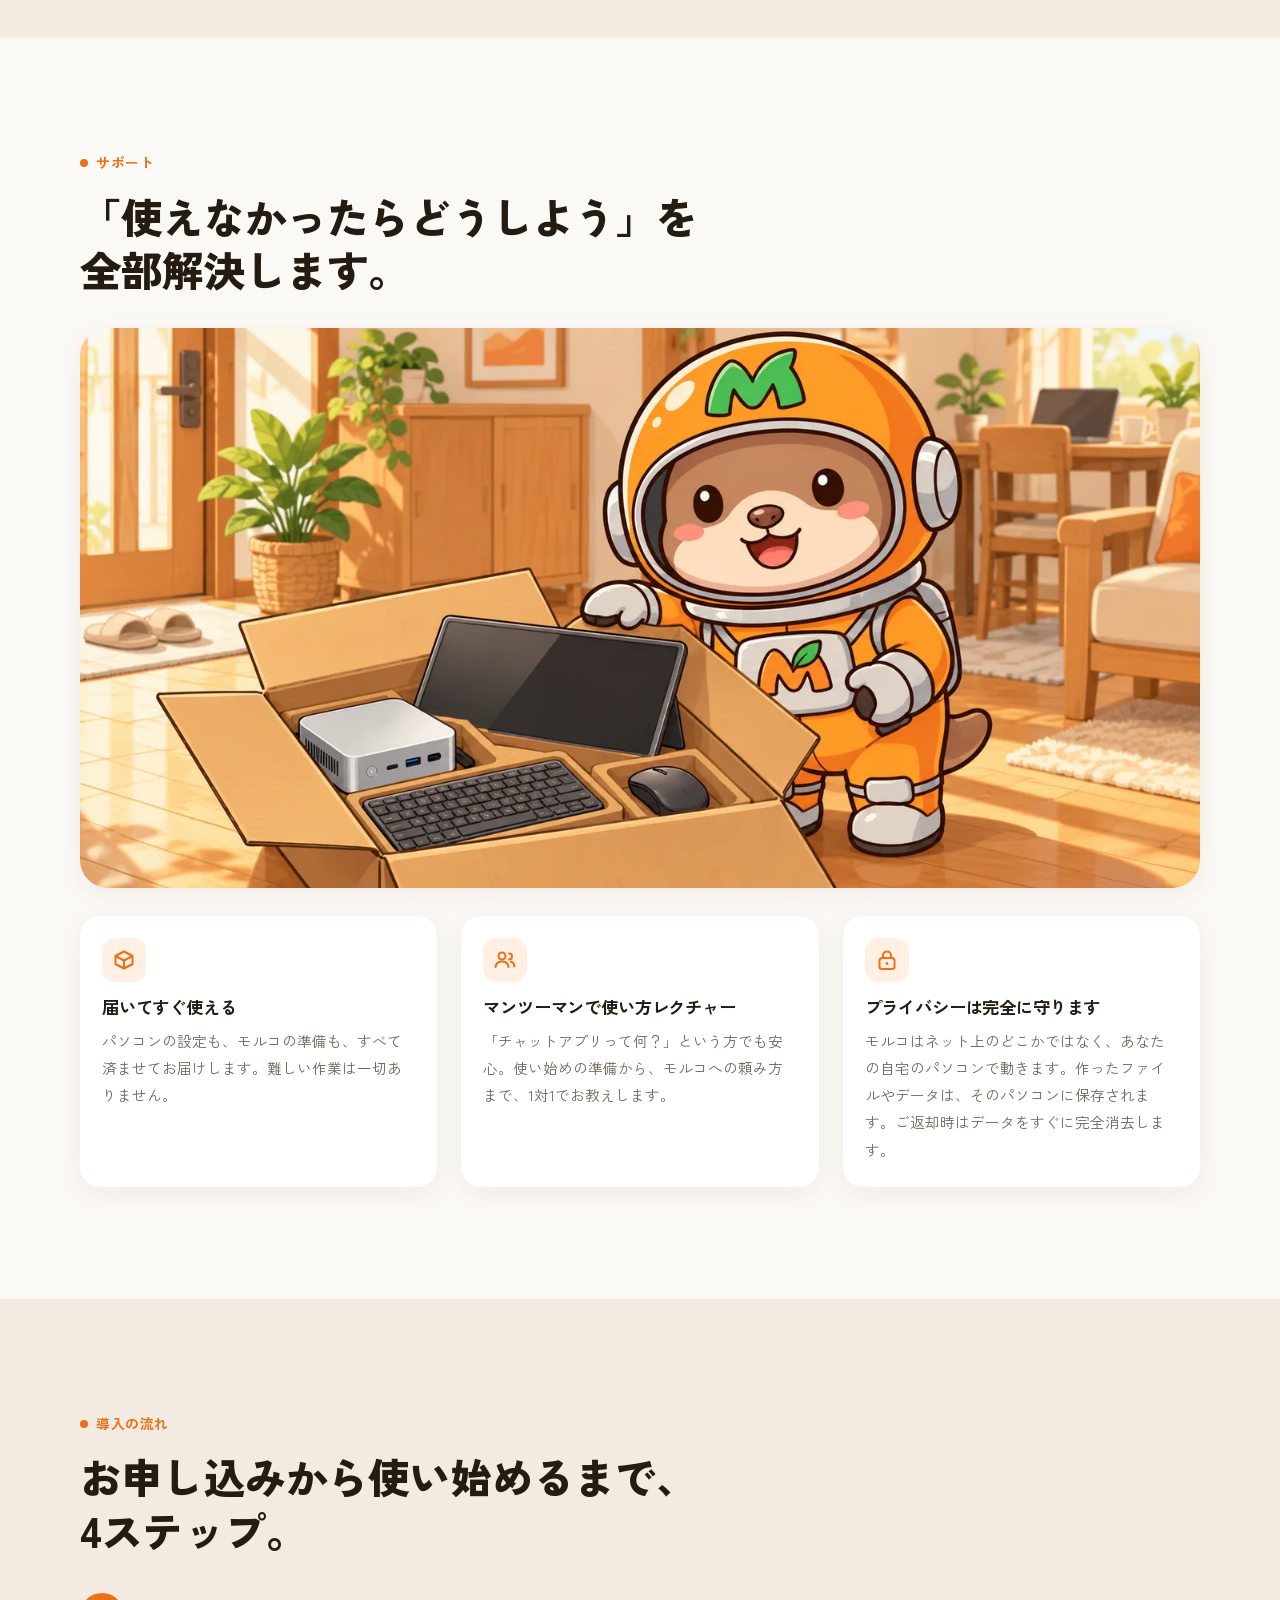
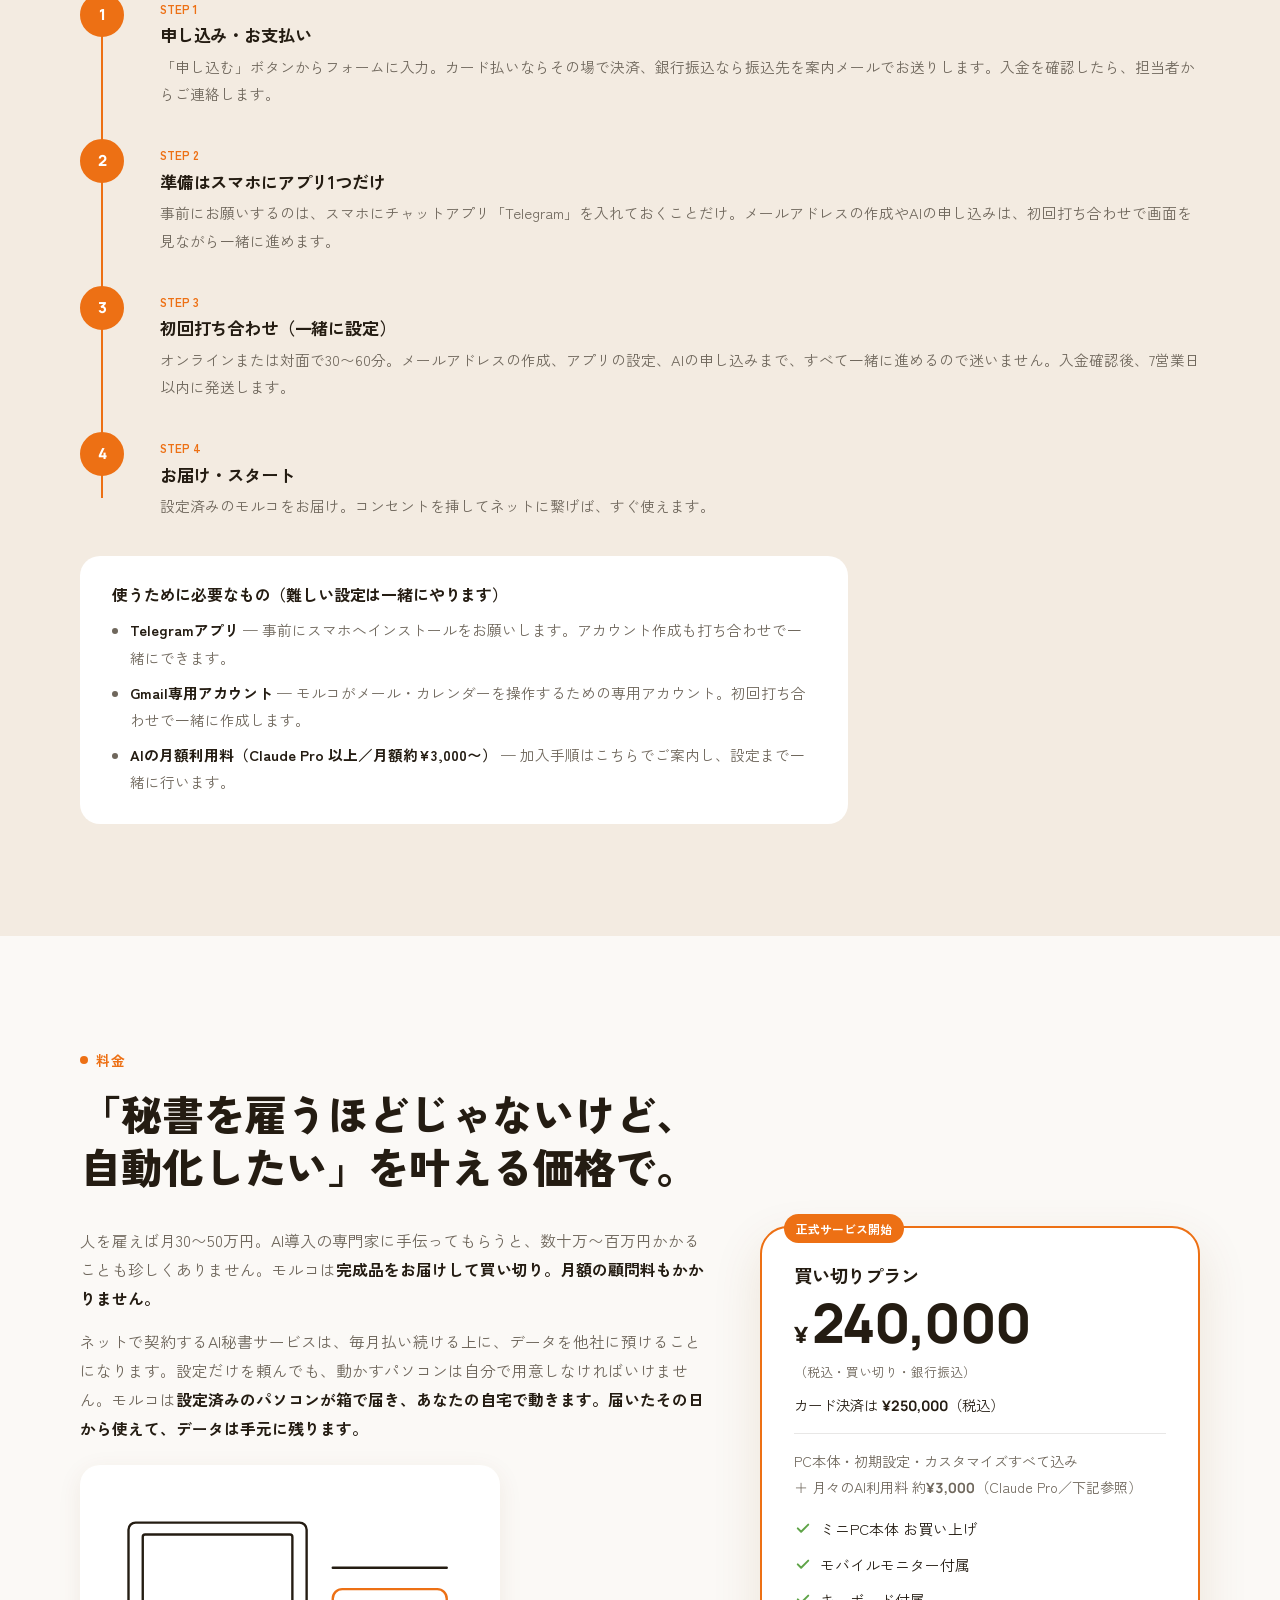
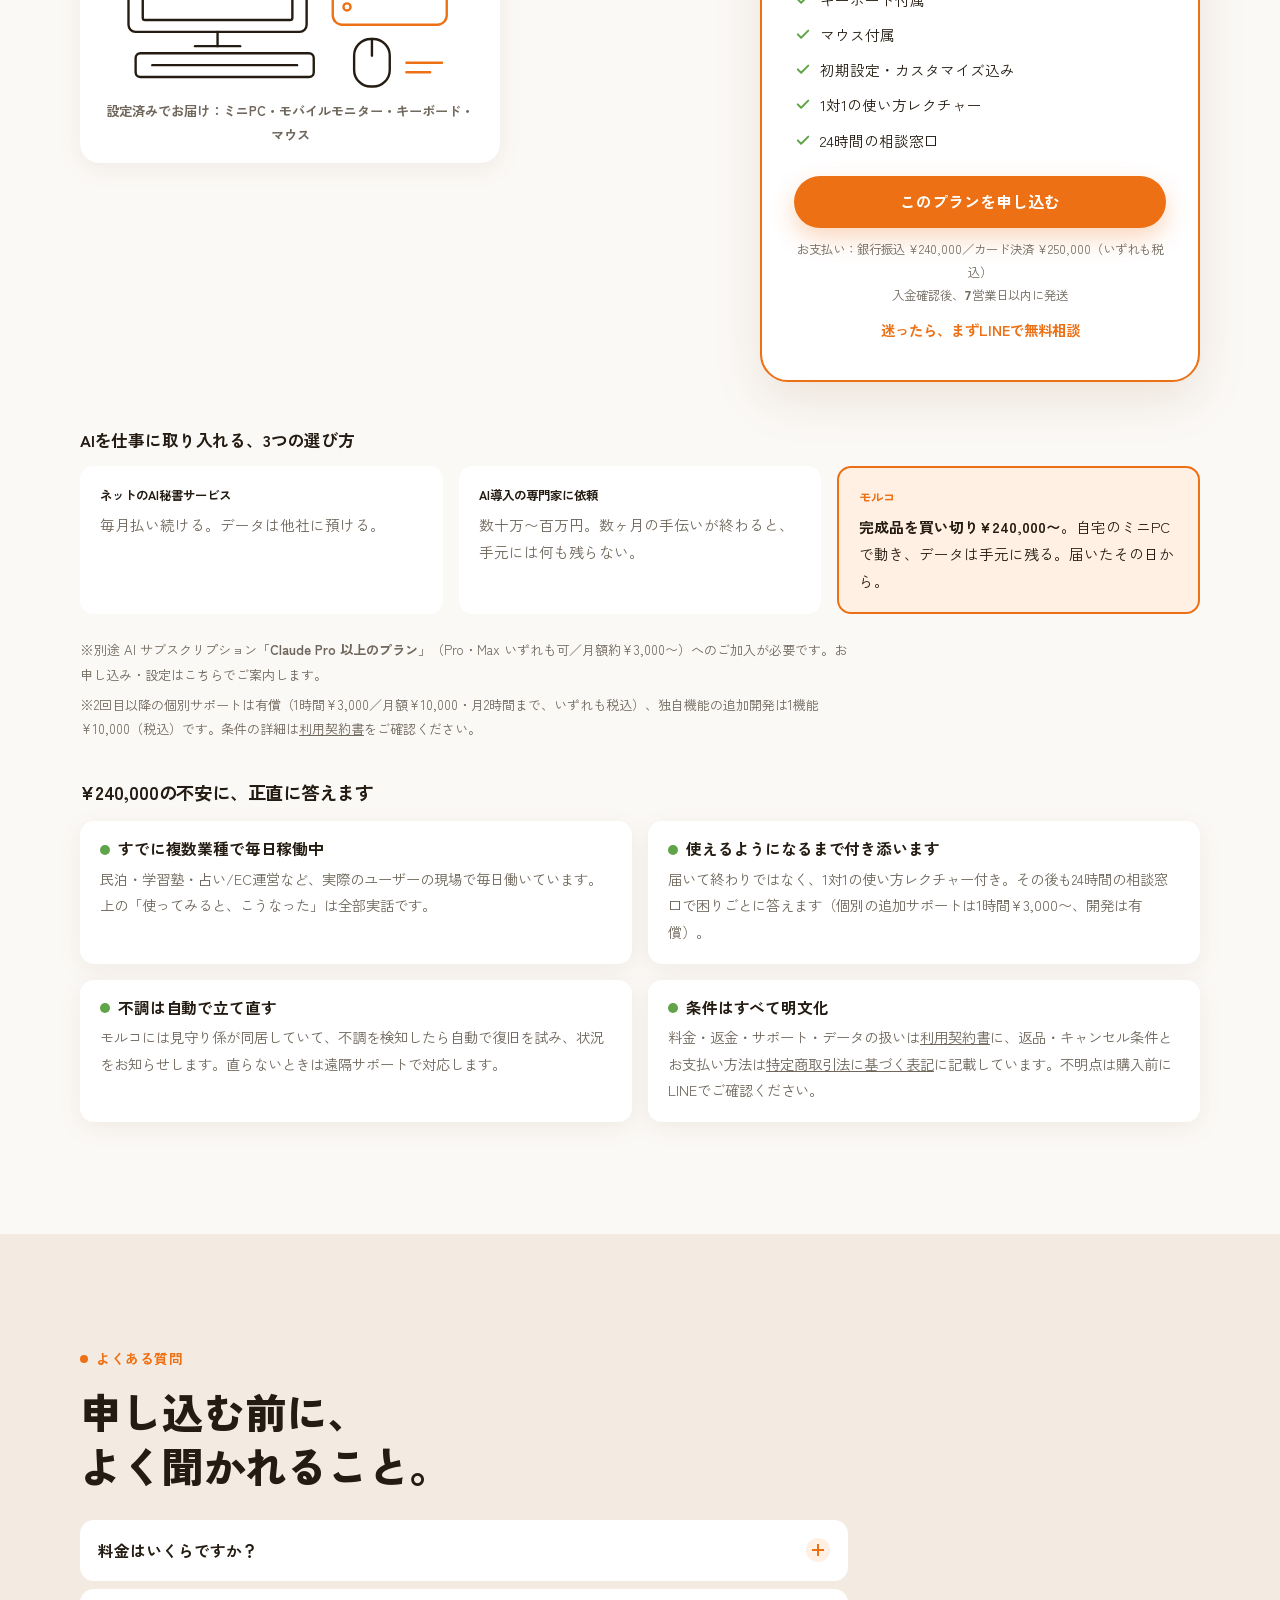
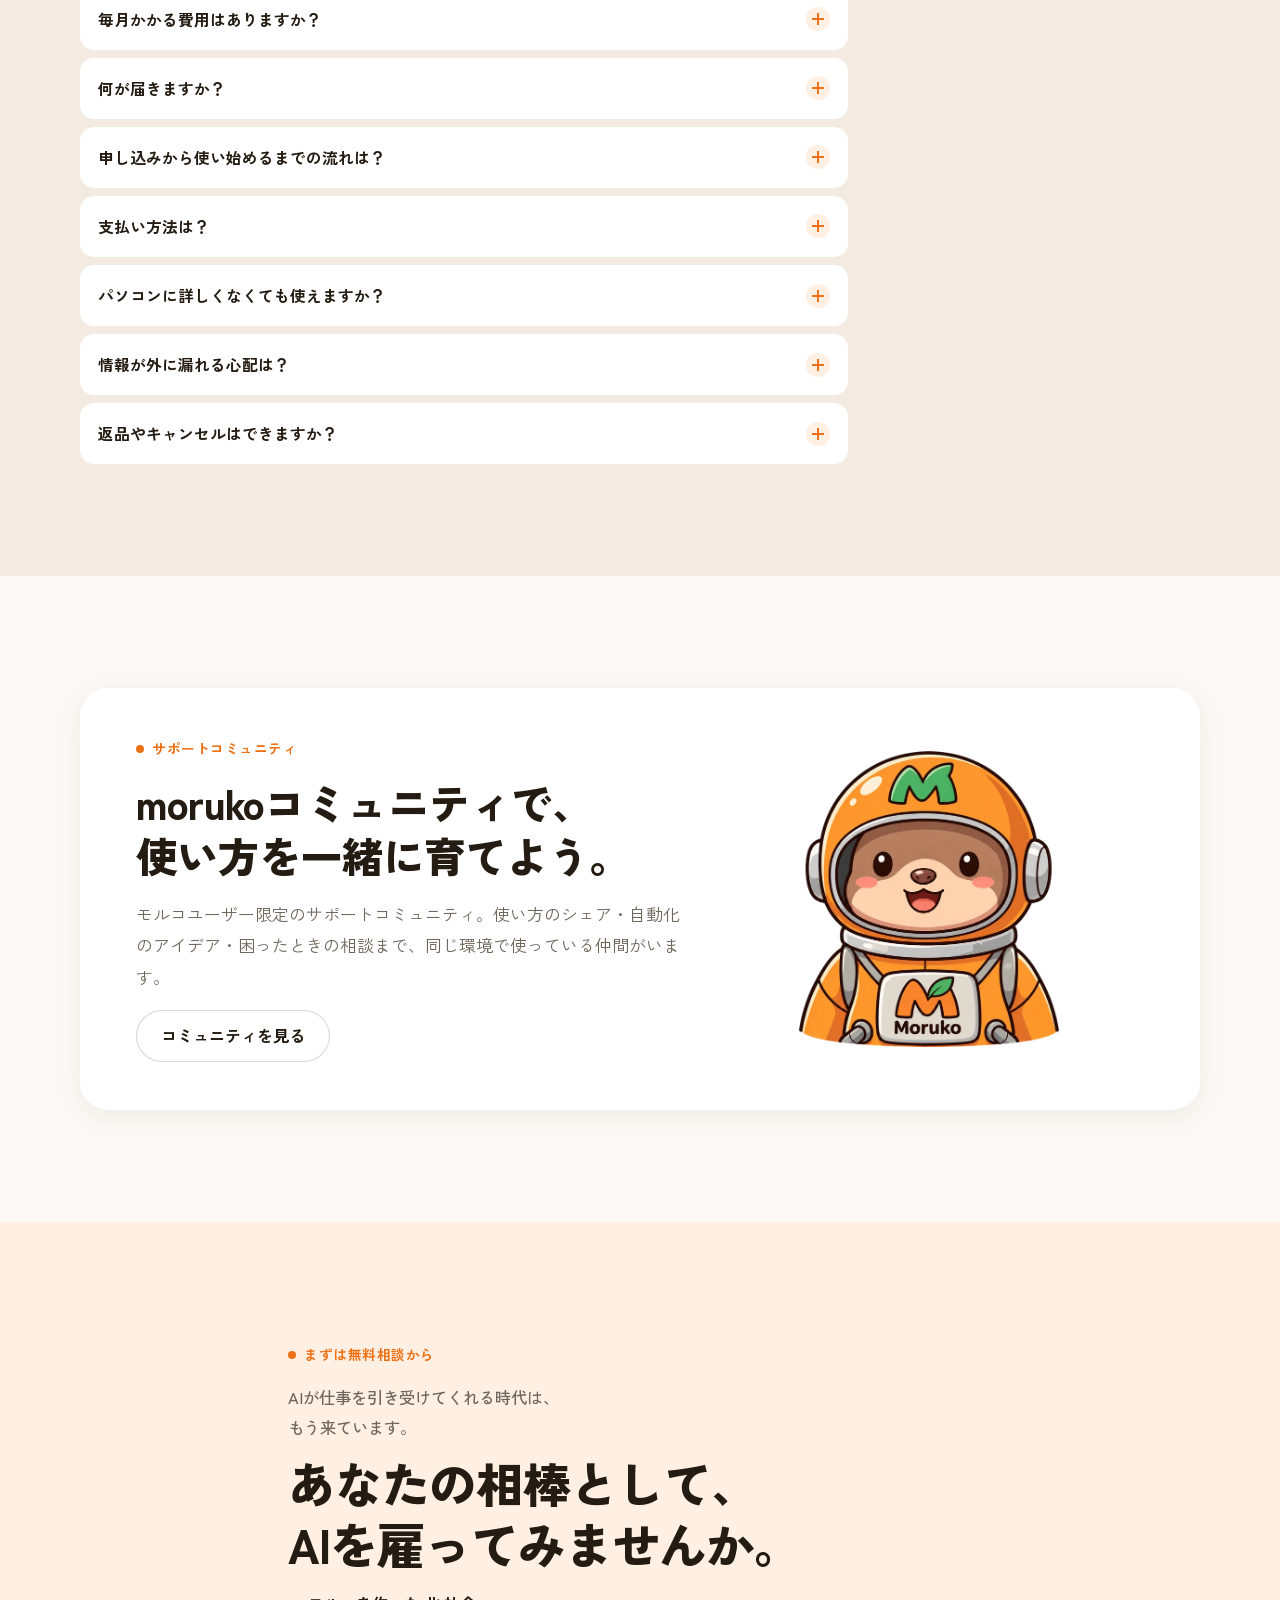
==== commit 0d346a0e: "送り状の使い方をLPから外し、日程調整（LINEのスクショ→返信文→カレンダー登録）に差し替え" ====
--- a/index.html
+++ b/index.html
@@ -24,7 +24,7 @@
   <link rel="preconnect" href="https://fonts.gstatic.com" crossorigin />
   <link href="https://fonts.googleapis.com/css2?family=Zen+Kaku+Gothic+New:wght@400;700;900&family=Manrope:wght@700;800&display=swap" rel="stylesheet" />
   <link rel="preload" as="image" href="morukoimage/hero_kv.webp" fetchpriority="high" />
-  <link rel="stylesheet" href="style-v4.css?v=1001e" />
+  <link rel="stylesheet" href="style-v4.css?v=1001f" />
   <script>(function(){if(!matchMedia('(prefers-reduced-motion: reduce)').matches){document.documentElement.classList.add('gs');setTimeout(function(){if(!window.gsap)document.documentElement.classList.remove('gs');},2500);}})();</script>
   <style>
     /* hero intro: CSS only so first paint is not gated by JS */
@@ -45,7 +45,7 @@
   <script src="https://cdnjs.cloudflare.com/ajax/libs/gsap/3.13.0/gsap.min.js" integrity="sha384-HOvlOYPIs/zjoIkWUGXkVmXsjr8GuZLV+Q+rcPwmJOVZVpvTSXQChiN4t9Euv9Vc" crossorigin="anonymous" defer></script>
   <script src="https://cdnjs.cloudflare.com/ajax/libs/gsap/3.13.0/ScrollTrigger.min.js" integrity="sha384-P8VzCVnT9NBUkMrpcIZrJbA7EBjJvh/fJS6PmP+4nLIM284DtsImIv8D0fFjIkeh" crossorigin="anonymous" defer></script>
   <script src="https://cdnjs.cloudflare.com/ajax/libs/gsap/3.13.0/MotionPathPlugin.min.js" integrity="sha384-ZdcNM4JVCcTz+LG7hy3tkzchm/ljdYJcwthjW8G4vqAXApMm4ve+3ByX+RfrAlFt" crossorigin="anonymous" defer></script>
-  <script src="main.js?v=1001e" defer></script>
+  <script src="main.js?v=1001f" defer></script>
 </head>
 <body>
   <svg width="0" height="0" style="position:absolute" aria-hidden="true">
@@ -256,25 +256,24 @@
           </article>
           <article class="scene rv">
             <div class="scene-visual">
-              <div class="scene-img rv-img"><img src="morukoimage/uc_okurijo.webp" alt="" loading="lazy" width="1400" height="875" /></div>
+              <div class="scene-img rv-img"><img src="morukoimage/uc_schedule.webp" alt="" loading="lazy" width="1400" height="788" /></div>
             <div class="scene-stage" id="vg2" aria-hidden="true">
-              <div class="vg v2-shot"><div class="msg"><b>お届け先</b>奈良県○○市○○町1-2-3<br />○○マンション101</div></div>
-              <span class="vg-tag" style="left:6%;top:6%">LINEの住所をスクショ</span>
+              <div class="vg v2-shot"><div class="msg"><b>取引先さん</b>来週どこかで<br />打ち合わせできますか？</div></div>
+              <span class="vg-tag" style="left:6%;top:6%">日程のLINEをスクショ</span>
               <div class="vg vg-card v2-label">
-                <div class="hd">送り状</div>
+                <div class="hd">返信文</div>
                 <div class="vg-lines"><i style="width:90%"></i><i style="width:70%"></i><i style="width:80%"></i></div>
-                <div class="bar"><i></i><i></i><i></i><i></i><i></i><i></i><i></i><i></i><i></i><i></i><i></i><i></i></div>
-              </div>
+                              </div>
               <div class="vg v2-store">
                 <svg viewBox="0 0 80 80" fill="none" stroke="#241c12" stroke-width="2.5" stroke-linejoin="round" stroke-linecap="round">
-                  <path d="M10 30 L18 14 H62 L70 30" /><path d="M10 30 H70" stroke="#ed7014" stroke-width="5" /><path d="M14 30 V70 H66 V30" /><rect x="30" y="46" width="20" height="24" rx="2" /></svg>
+                  <rect x="12" y="16" width="56" height="54" rx="6" /><path d="M12 30 H68" stroke="#ed7014" stroke-width="5" /><path d="M26 10 V22 M54 10 V22" /><circle cx="48" cy="50" r="7" fill="#ed7014" stroke="none" /></svg>
               </div>
-              <div class="vg v2-done"><span class="vg-check"><svg><use href="#i-check"/></svg></span>コンビニで発送完了</div>
+              <div class="vg v2-done"><span class="vg-check"><svg><use href="#i-check"/></svg></span>返信＋予定登録 完了</div>
             </div>
             </div>
             <div>
-              <h3><span class="num">2</span>住所のスクショ → 送り状 → コンビニで発送</h3>
-              <p>お客さんからLINEで届いた住所をスクショして送ると、発送伝票を作成。印刷して荷物と一緒にコンビニの店員さんに渡せば発送完了です。</p>
+              <h3><span class="num">2</span>日程のLINE → 返信文 → カレンダー登録</h3>
+              <p>「来週どこかで打ち合わせできますか？」というLINEをスクショして送るだけ。カレンダーの空いている日時を出して返信文を作り、決まったら予定の登録と前日のお知らせまでやっておきます。</p>
             </div>
           </article>
           <article class="scene rv">
@@ -357,7 +356,7 @@
         <p class="label rv">作った人</p>
         <div class="maker-grid">
           <figure class="maker-photo rv">
-            <img src="morukoimage/kita_profile.webp?v=1001e" alt="モルコを作った北 祐介" loading="lazy" width="800" height="1000" />
+            <img src="morukoimage/kita_profile.webp?v=1001f" alt="モルコを作った北 祐介" loading="lazy" width="800" height="1000" />
           </figure>
           <div>
             <h2 class="rv">コードを1行も書かない人が、<br />作りました。</h2>
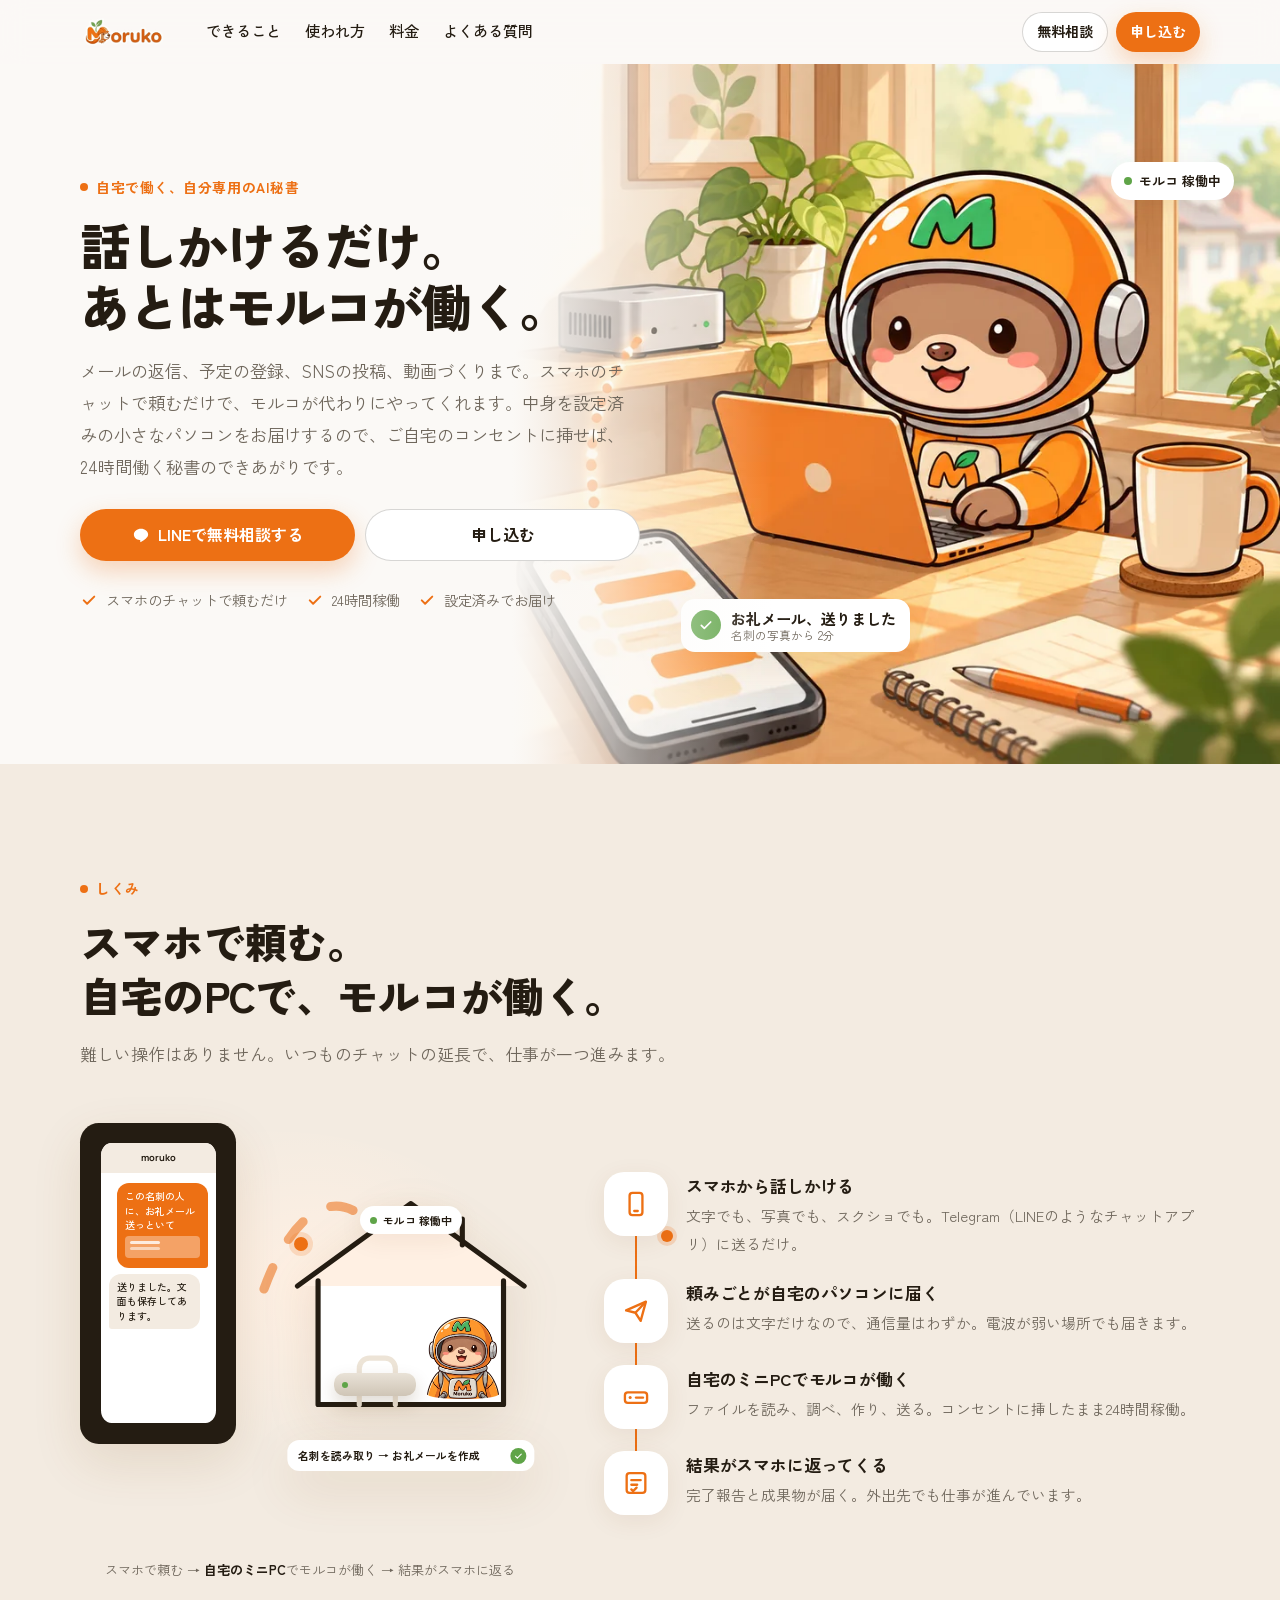
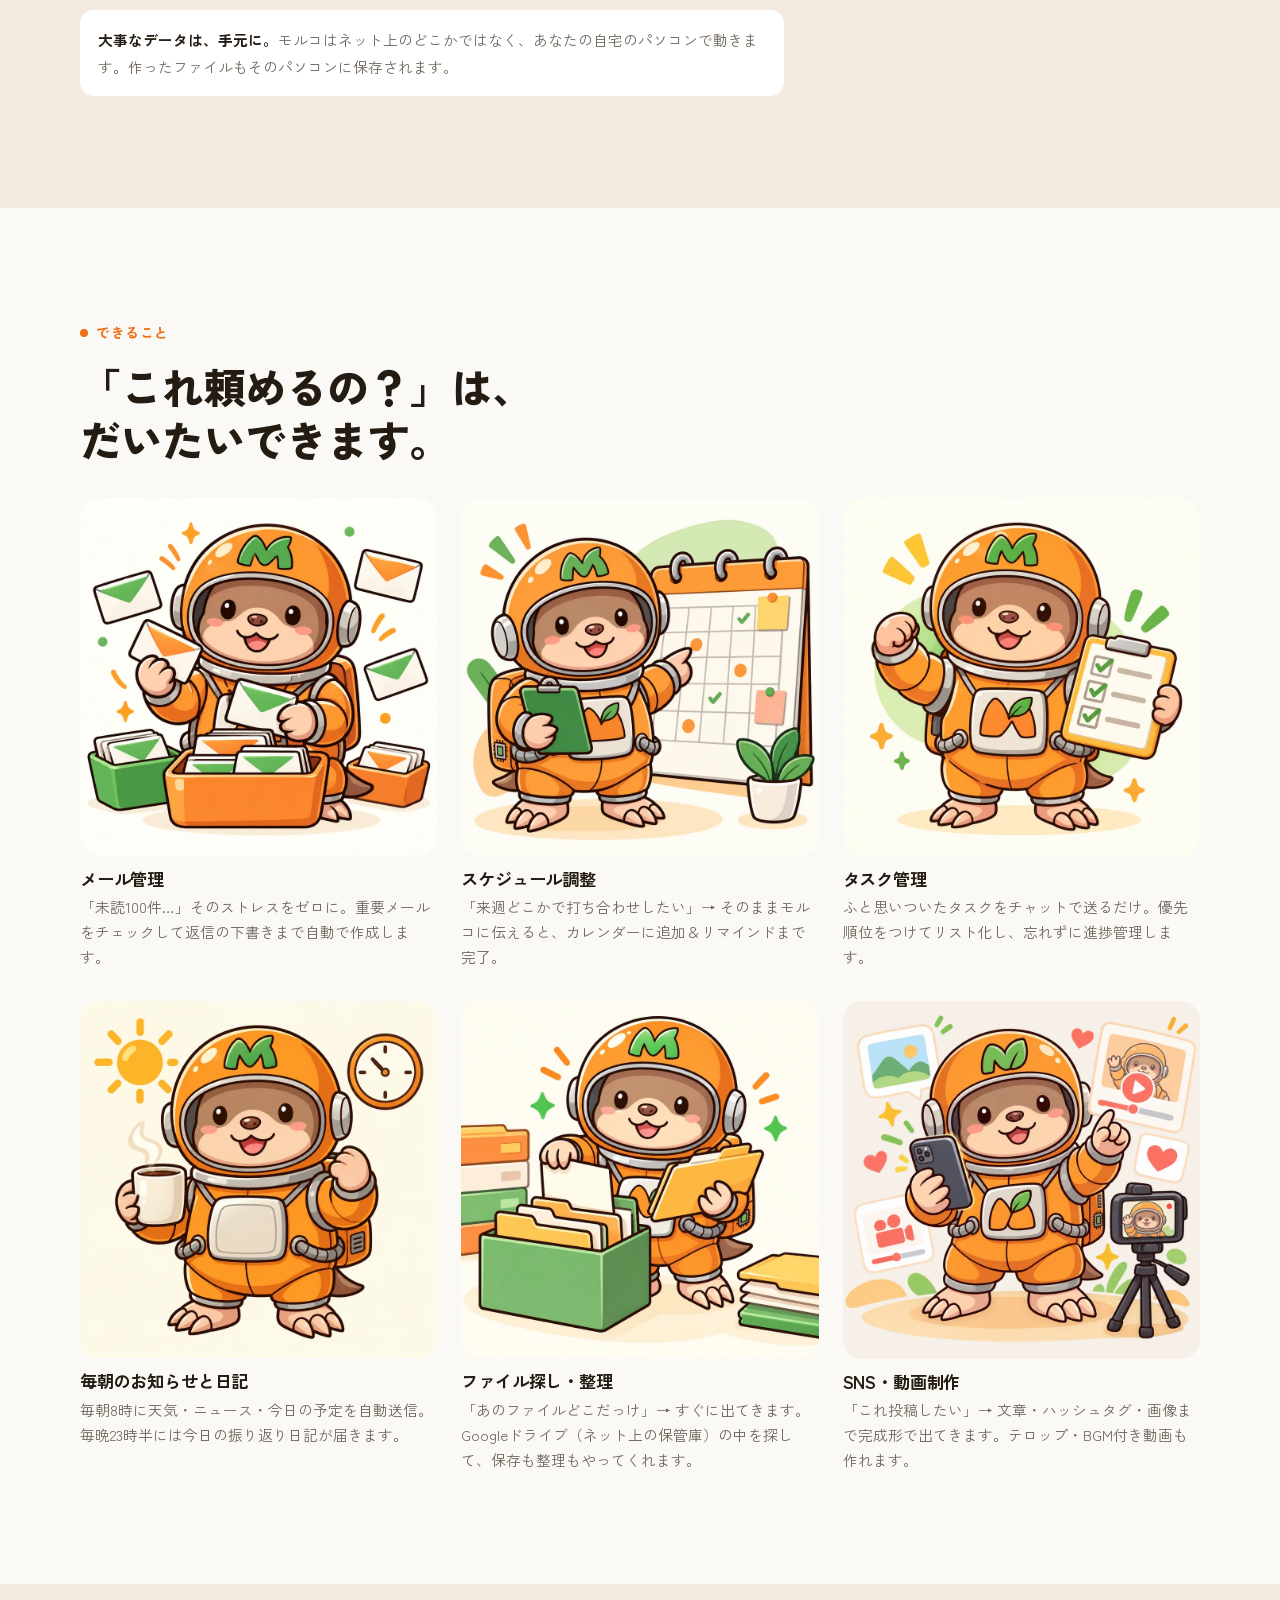
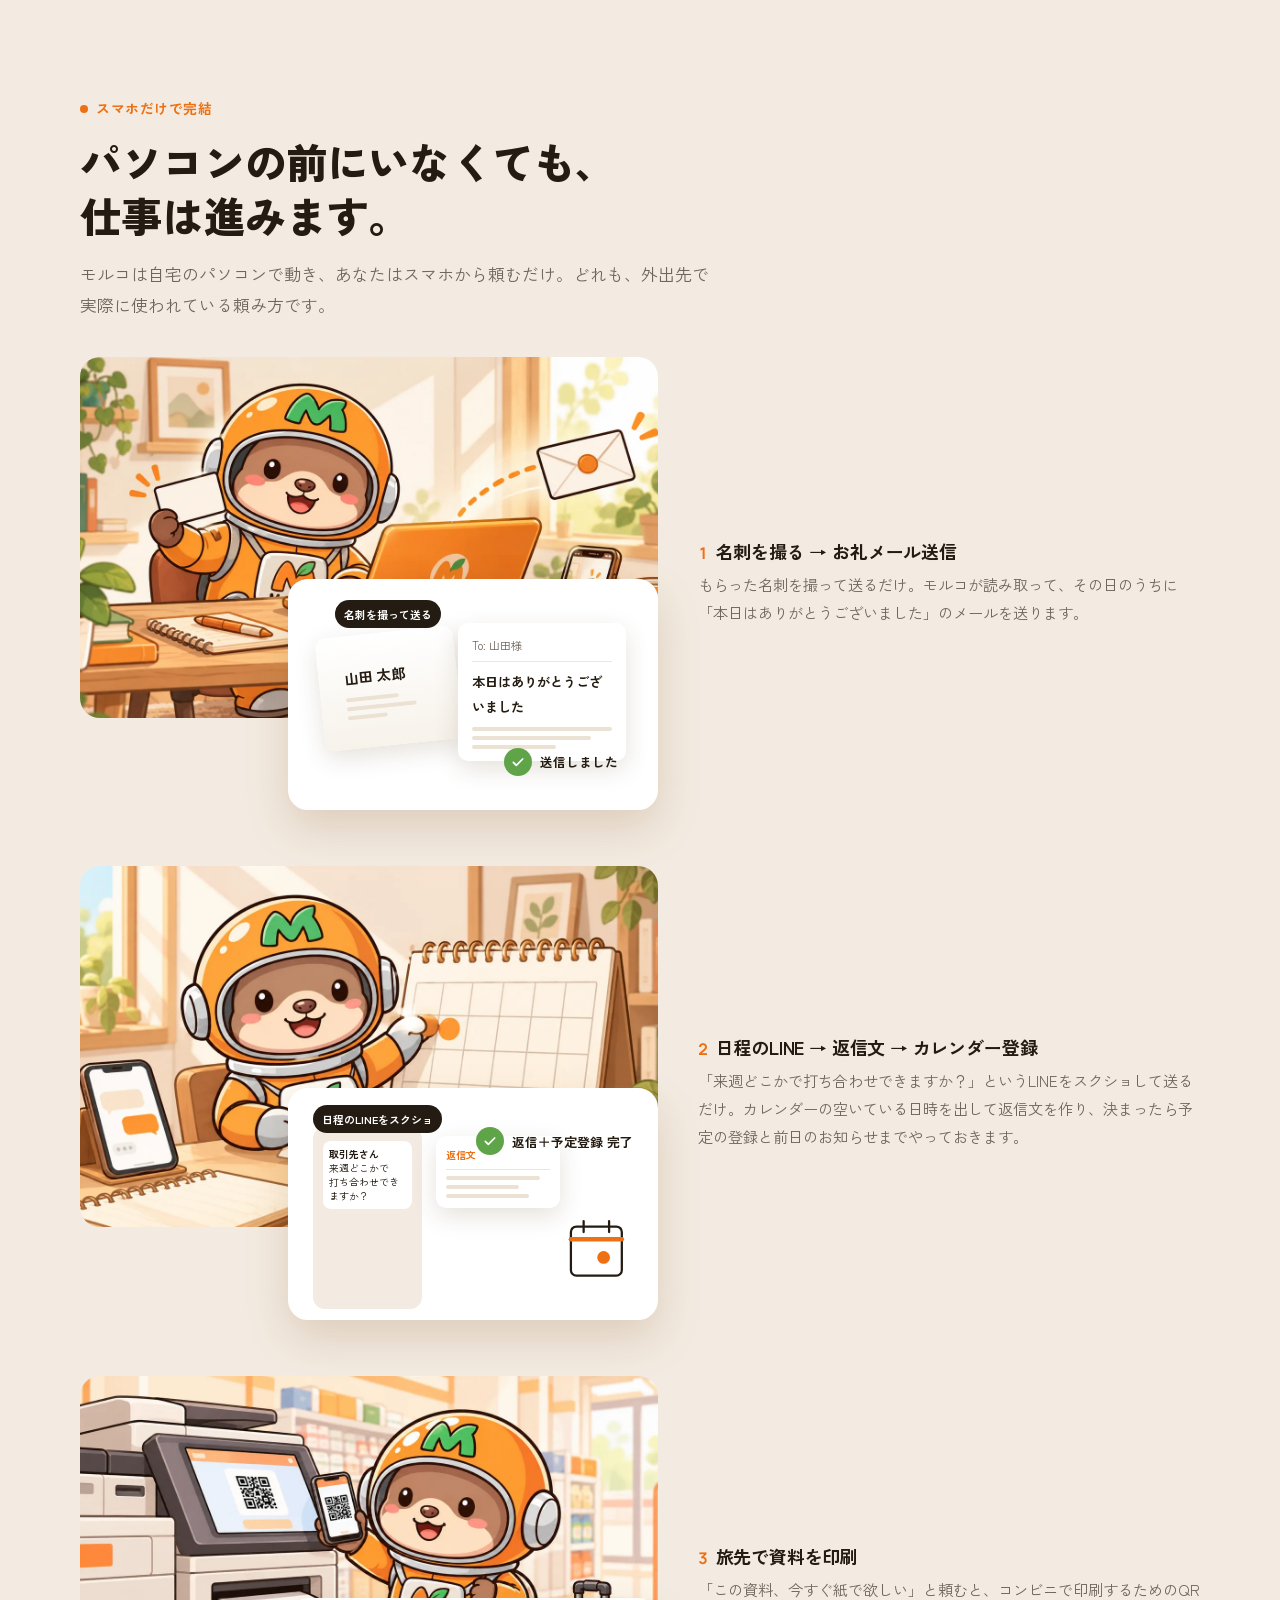
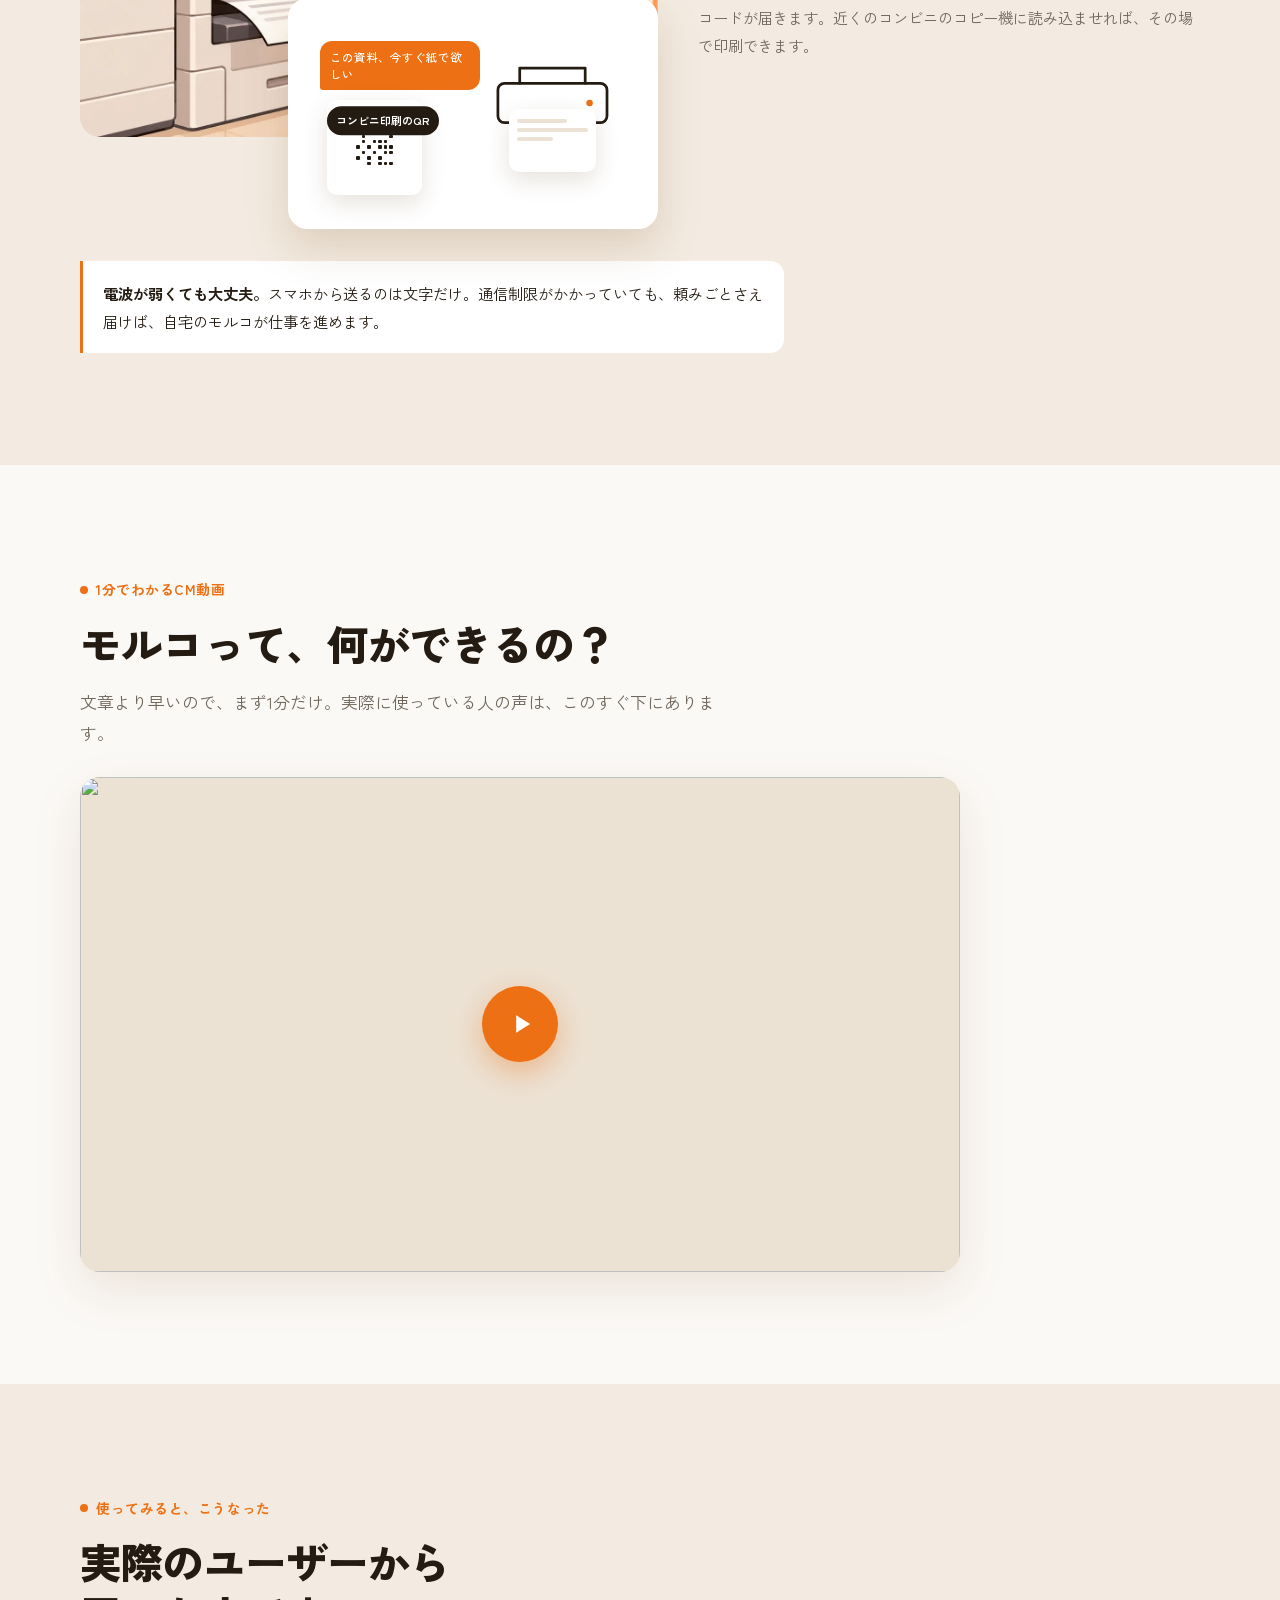
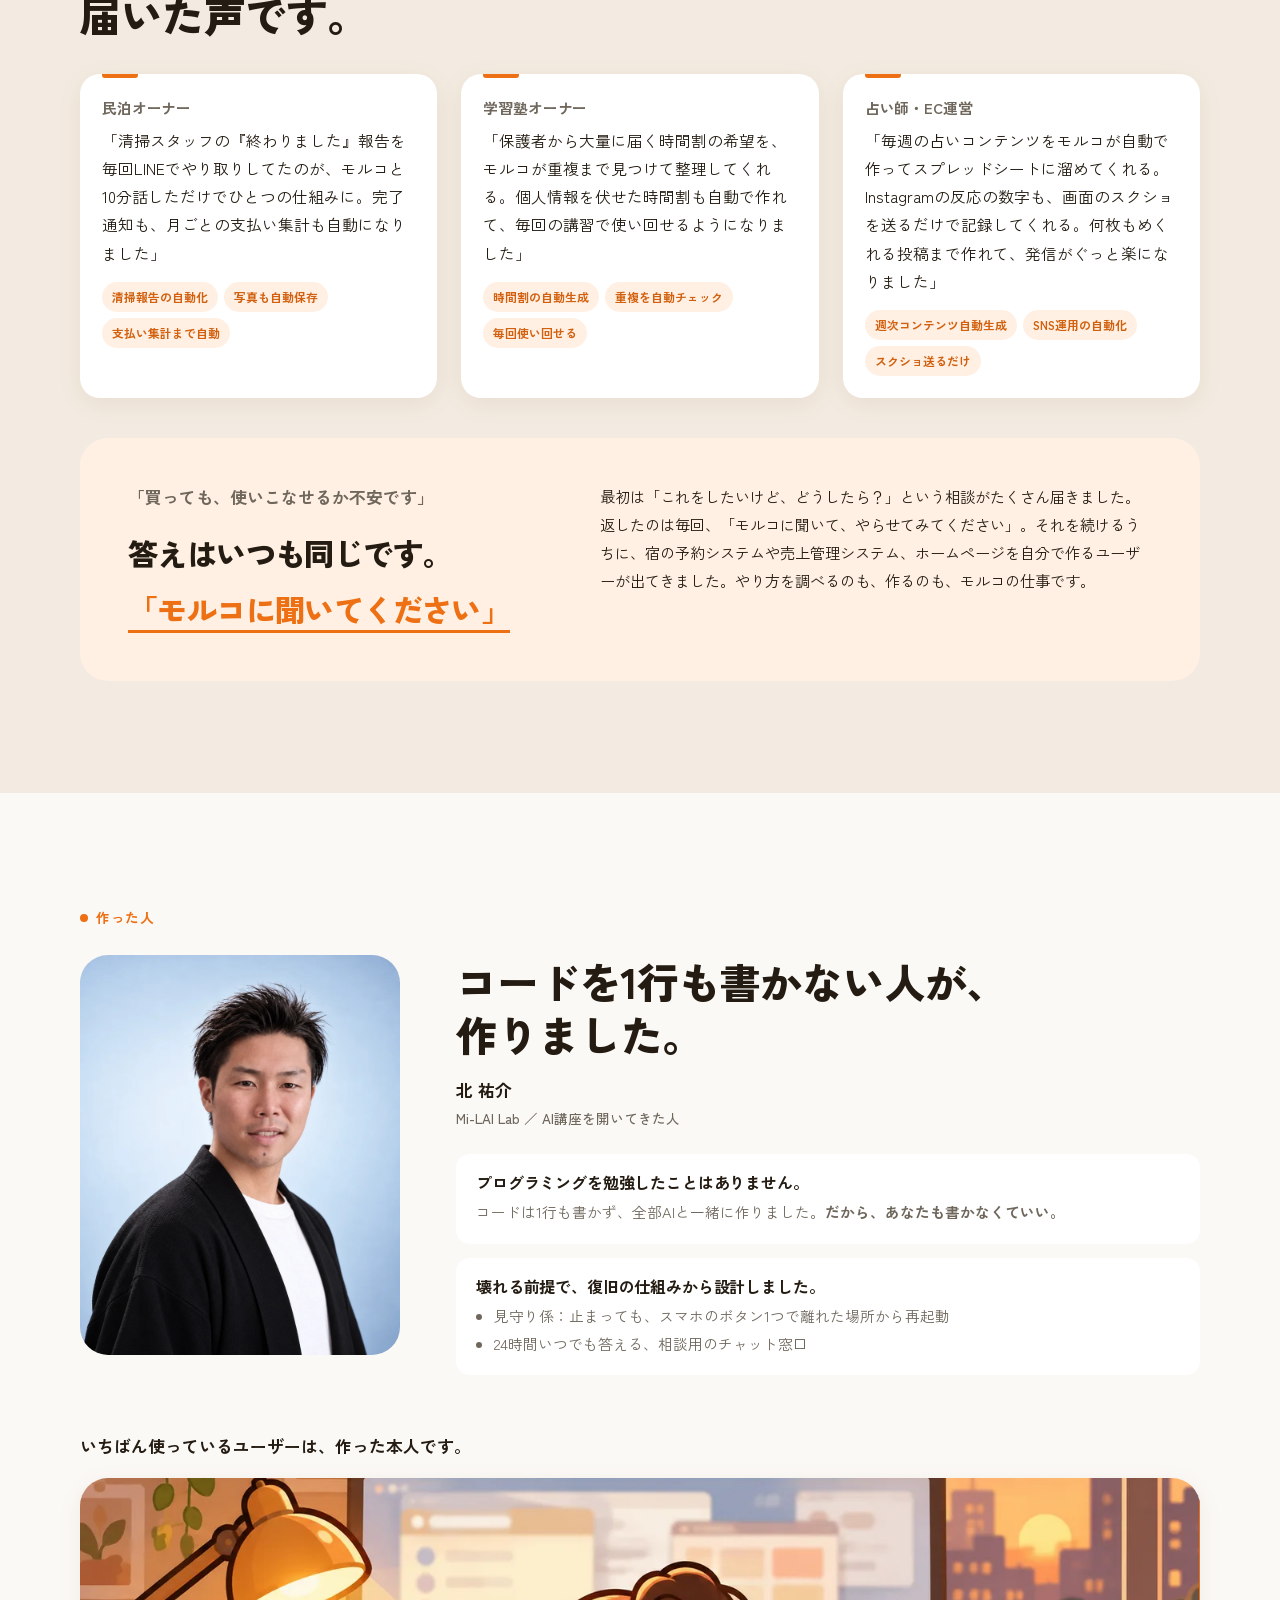
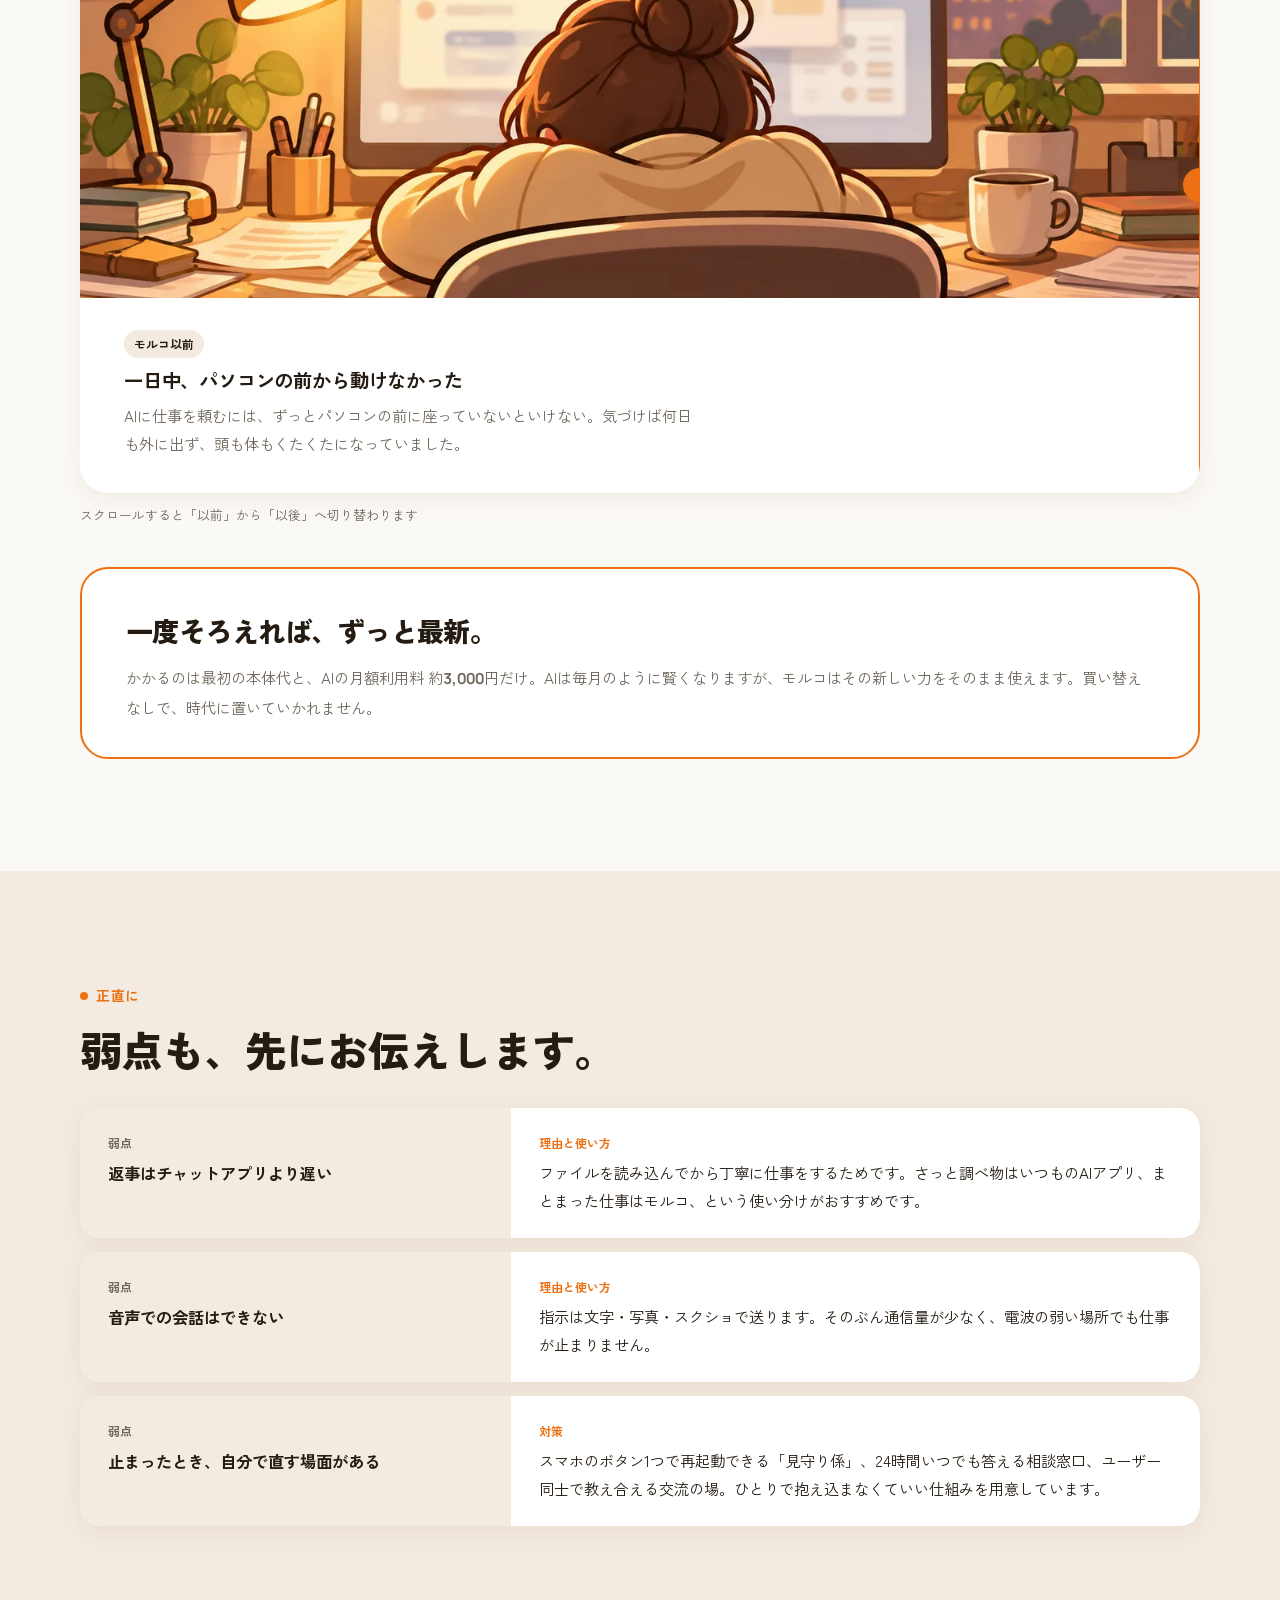
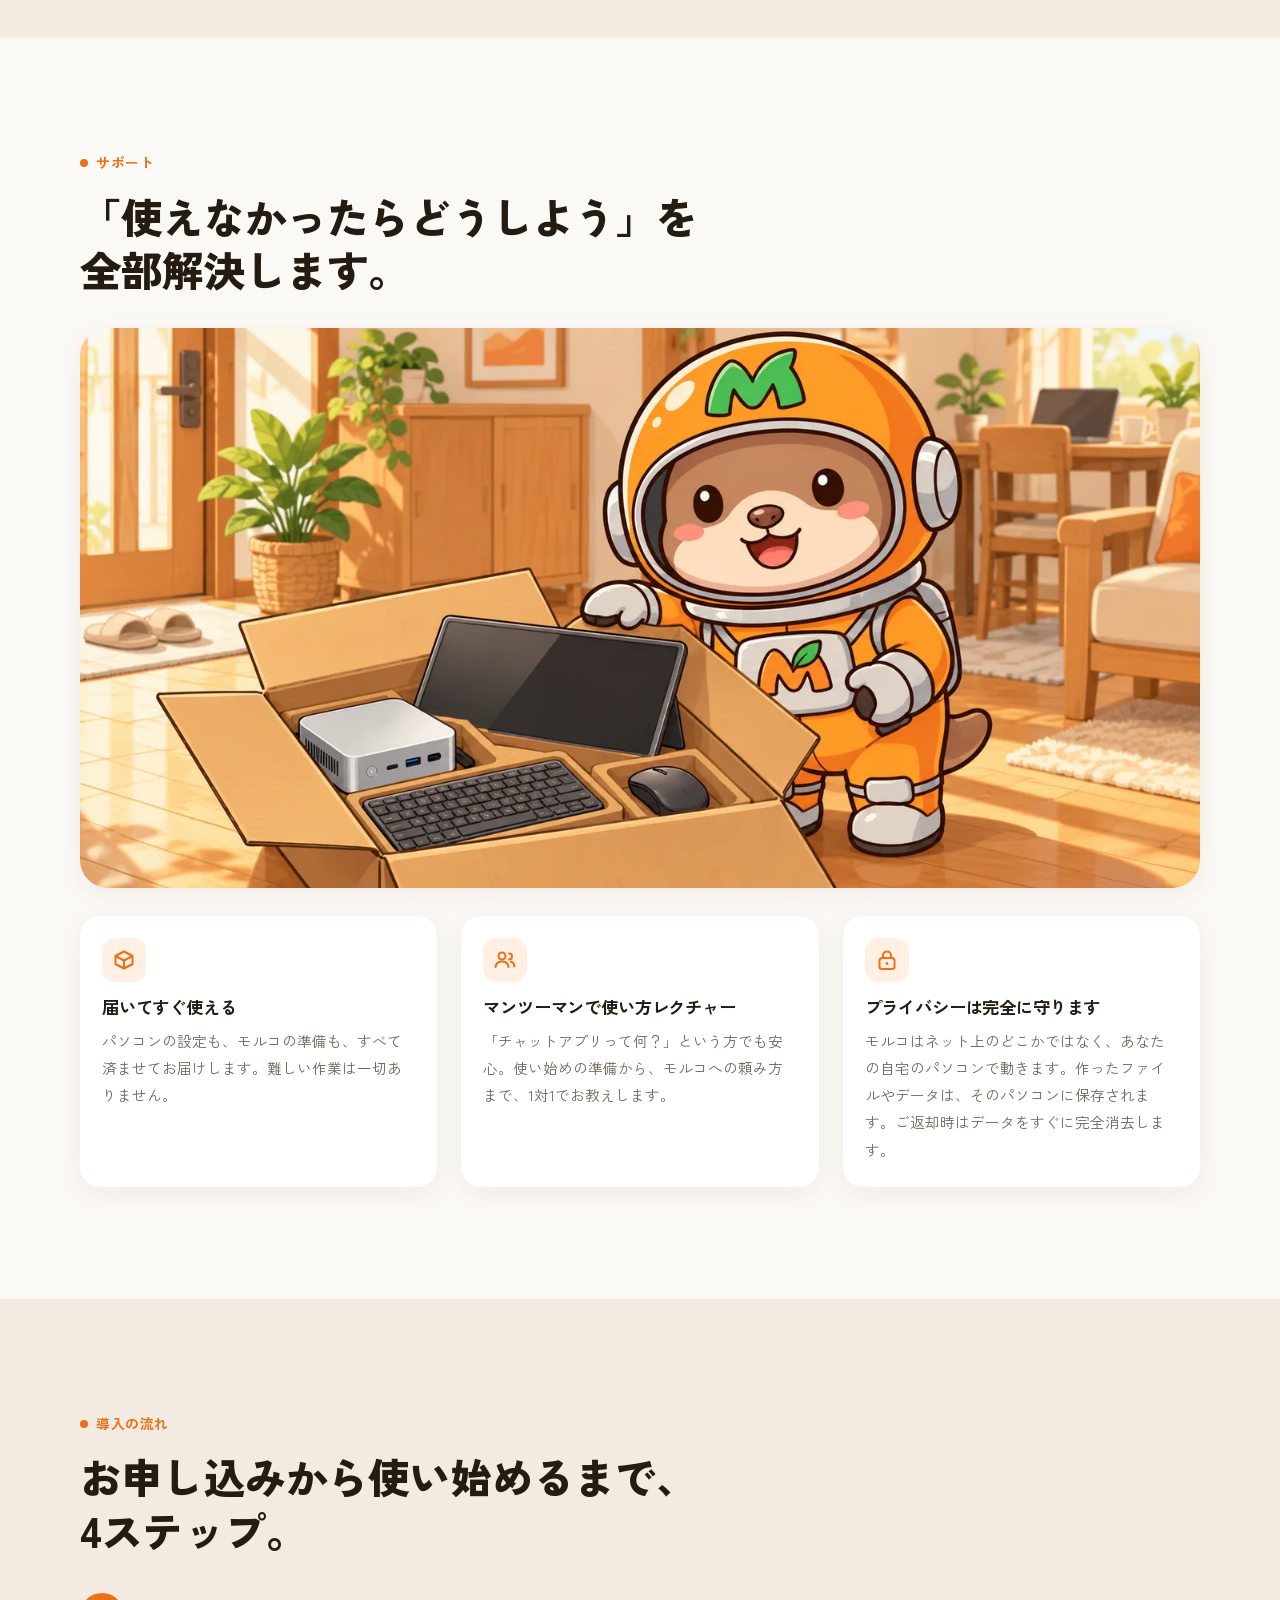
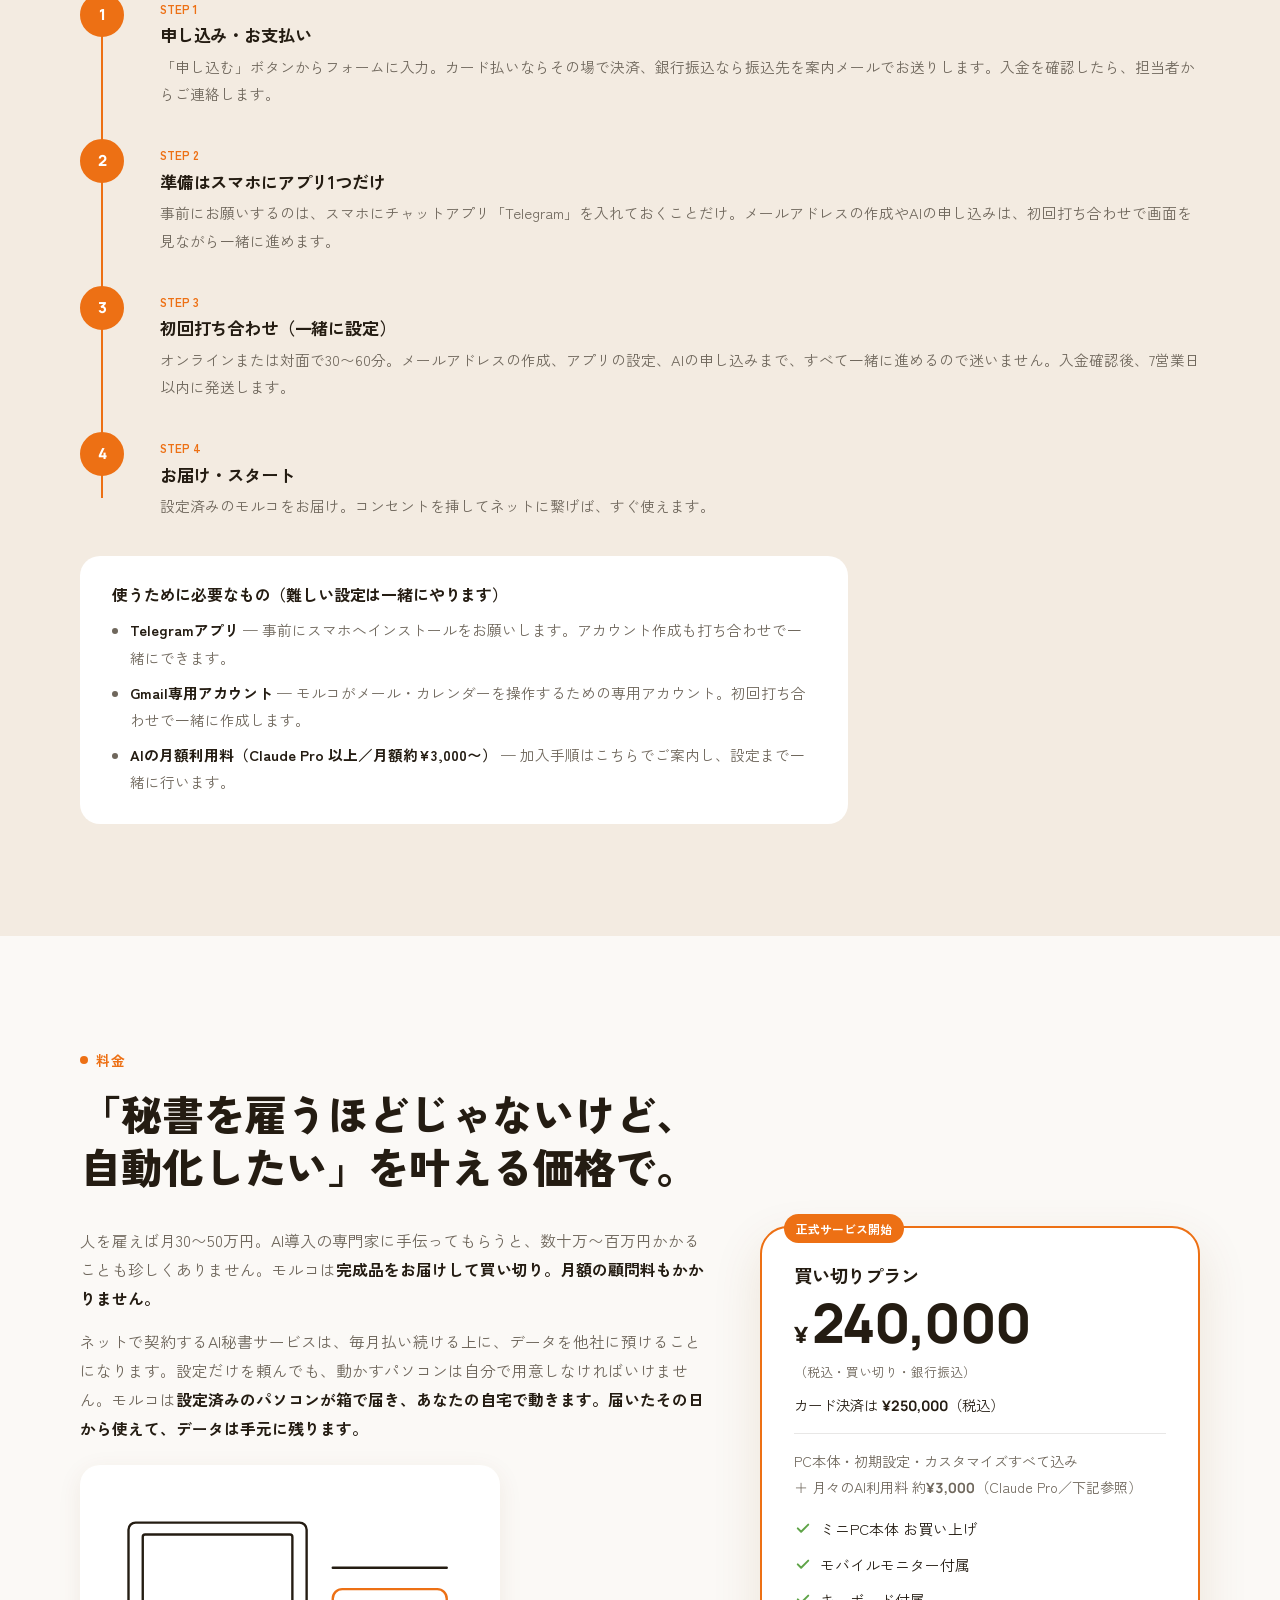
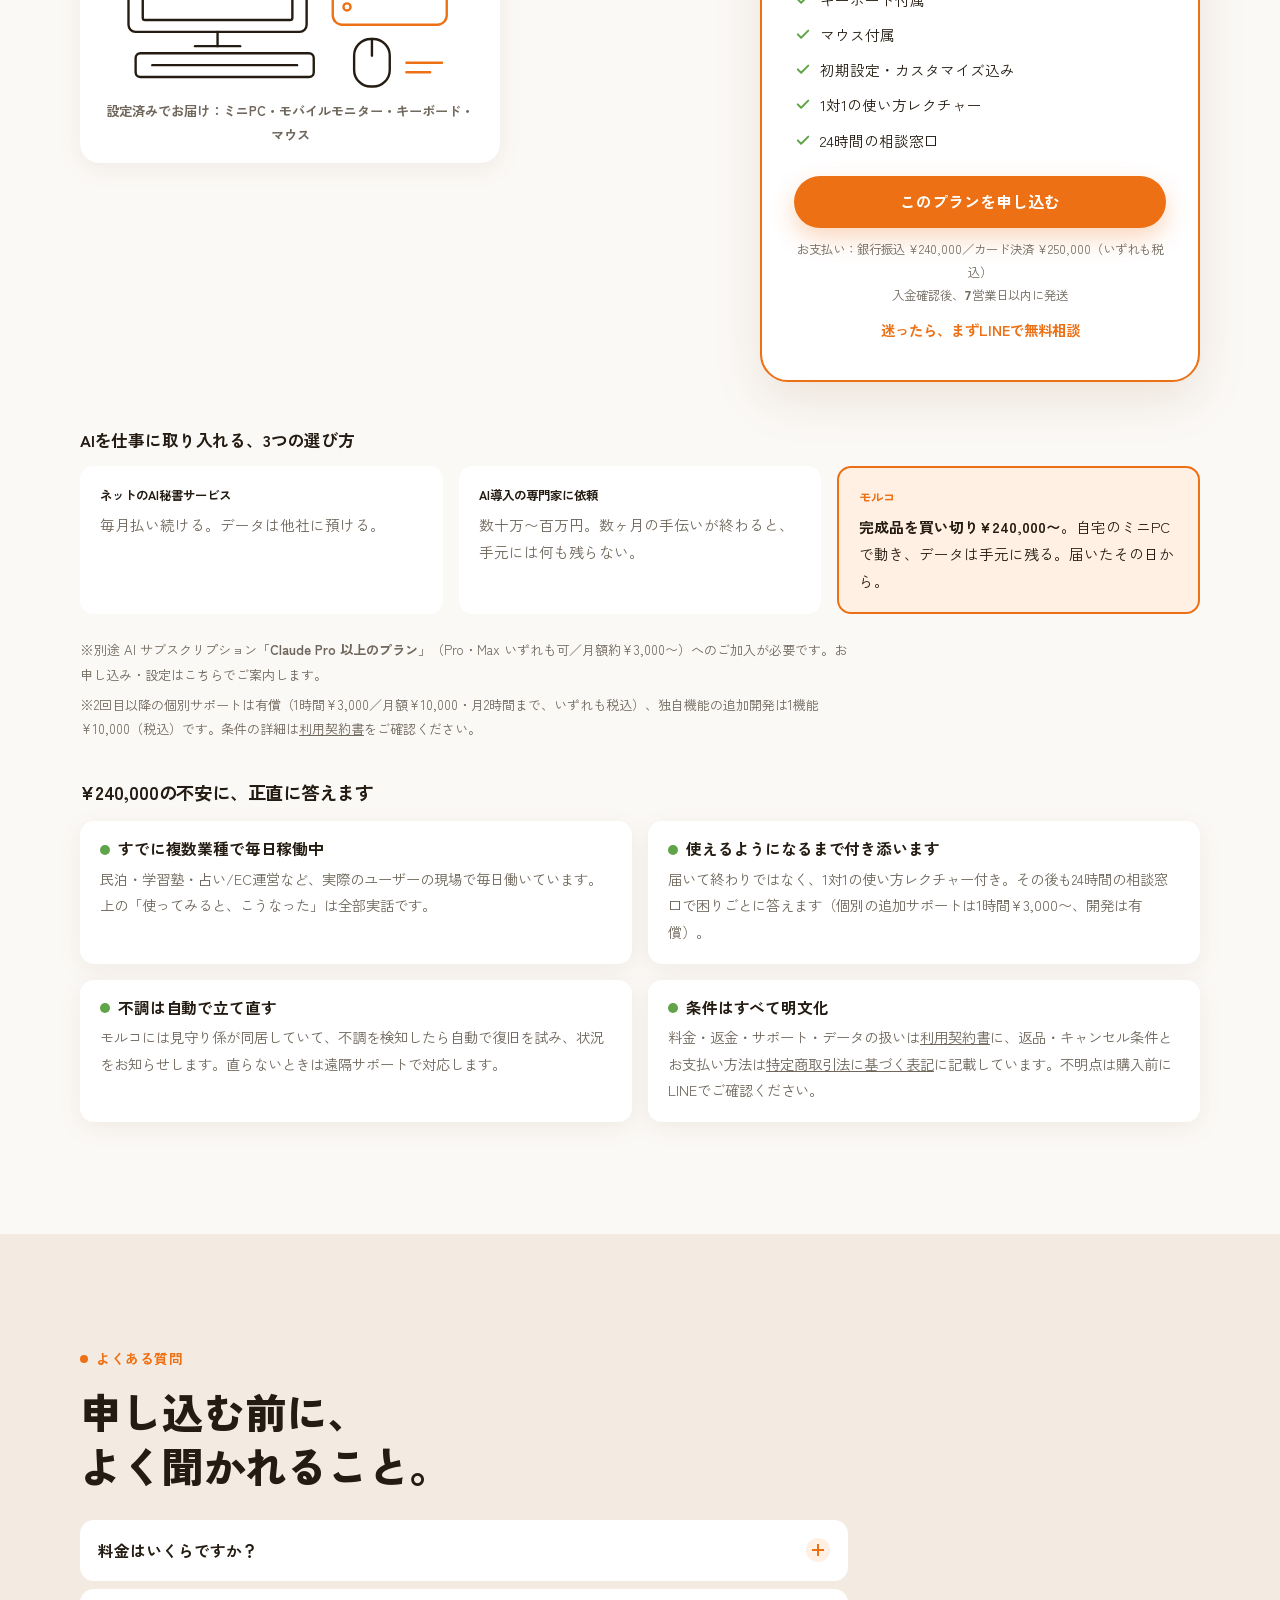
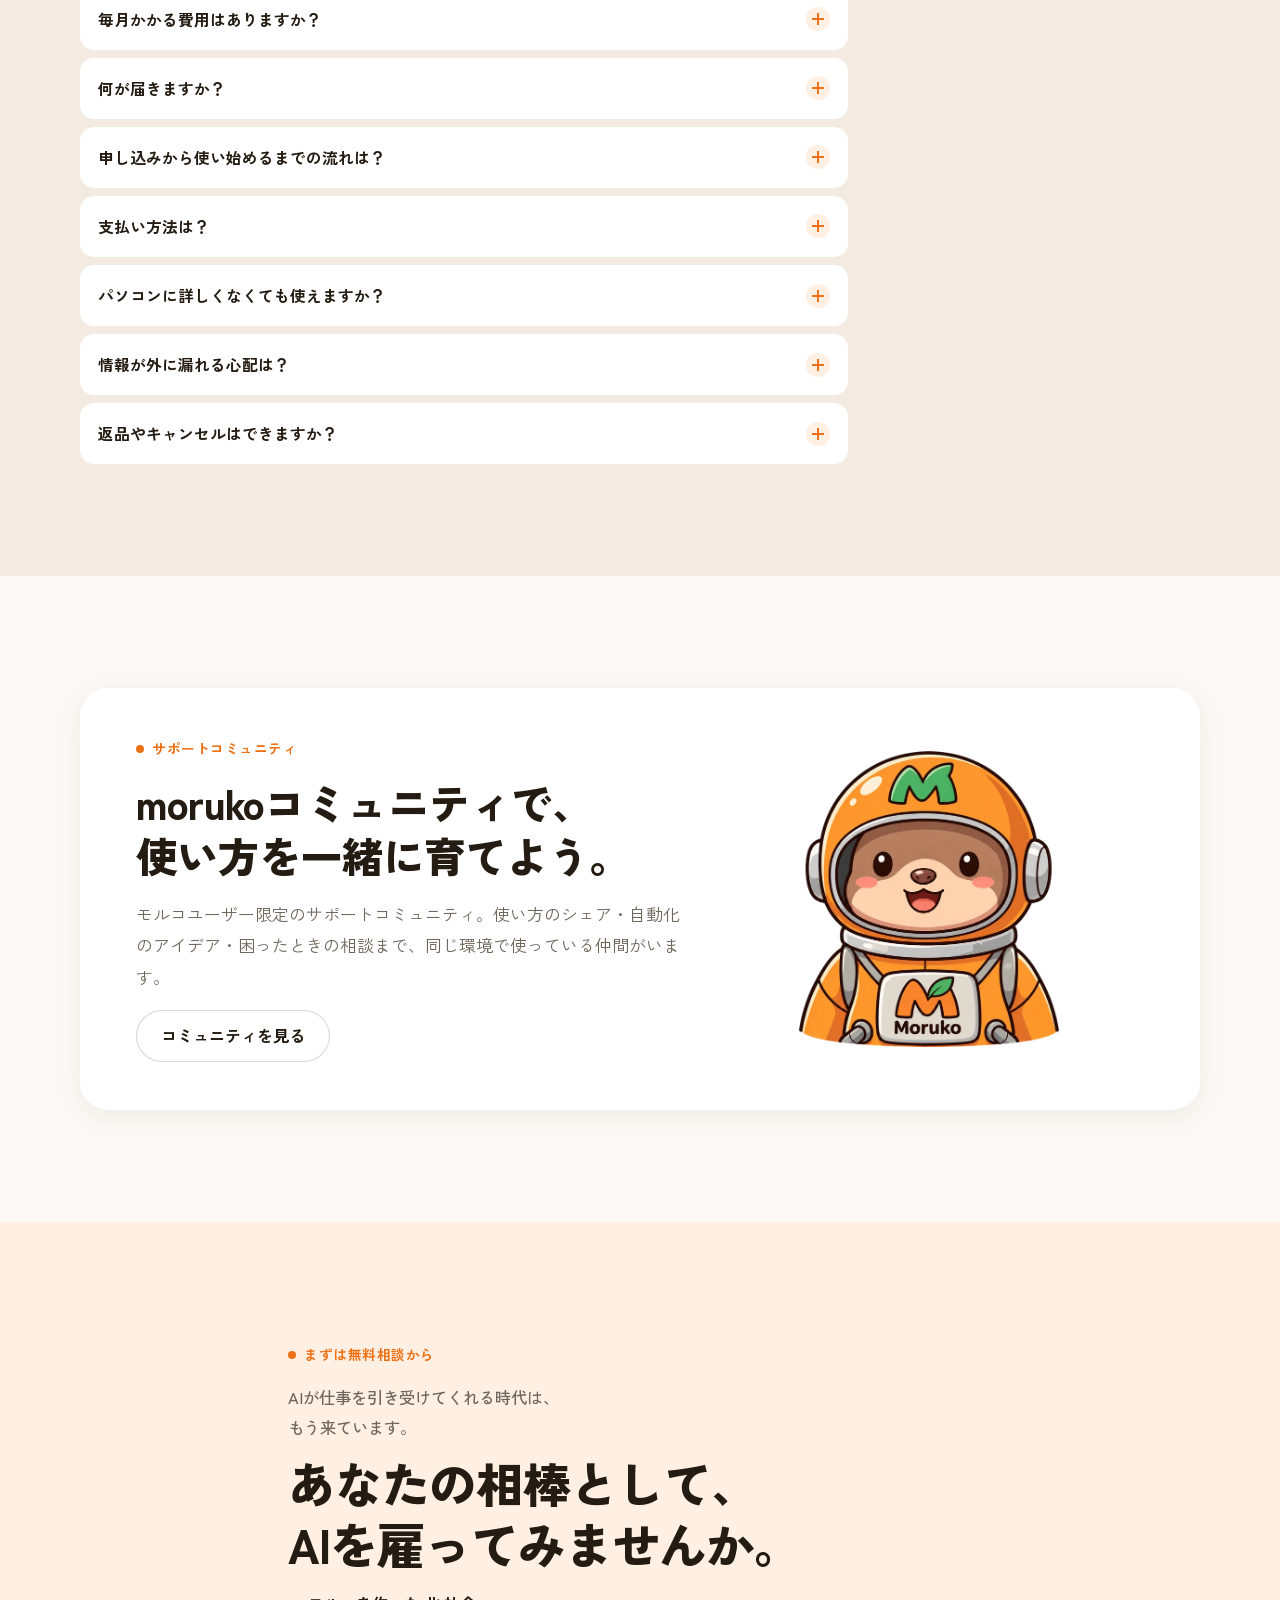
==== commit 57754838: "LPプロフィール写真を新ポーズ版（2026-10-15）に差し替え Co-Authored-By: Claude Sonnet 5.5 <noreply@anthropic.com>" ====
--- a/index.html
+++ b/index.html
@@ -356,7 +356,7 @@
         <p class="label rv">作った人</p>
         <div class="maker-grid">
           <figure class="maker-photo rv">
-            <img src="morukoimage/kita_profile.webp?v=1001f" alt="モルコを作った北 祐介" loading="lazy" width="800" height="1000" />
+            <img src="morukoimage/kita_profile.webp?v=1015a" alt="モルコを作った北 祐介" loading="lazy" width="800" height="1000" />
           </figure>
           <div>
             <h2 class="rv">コードを1行も書かない人が、<br />作りました。</h2>
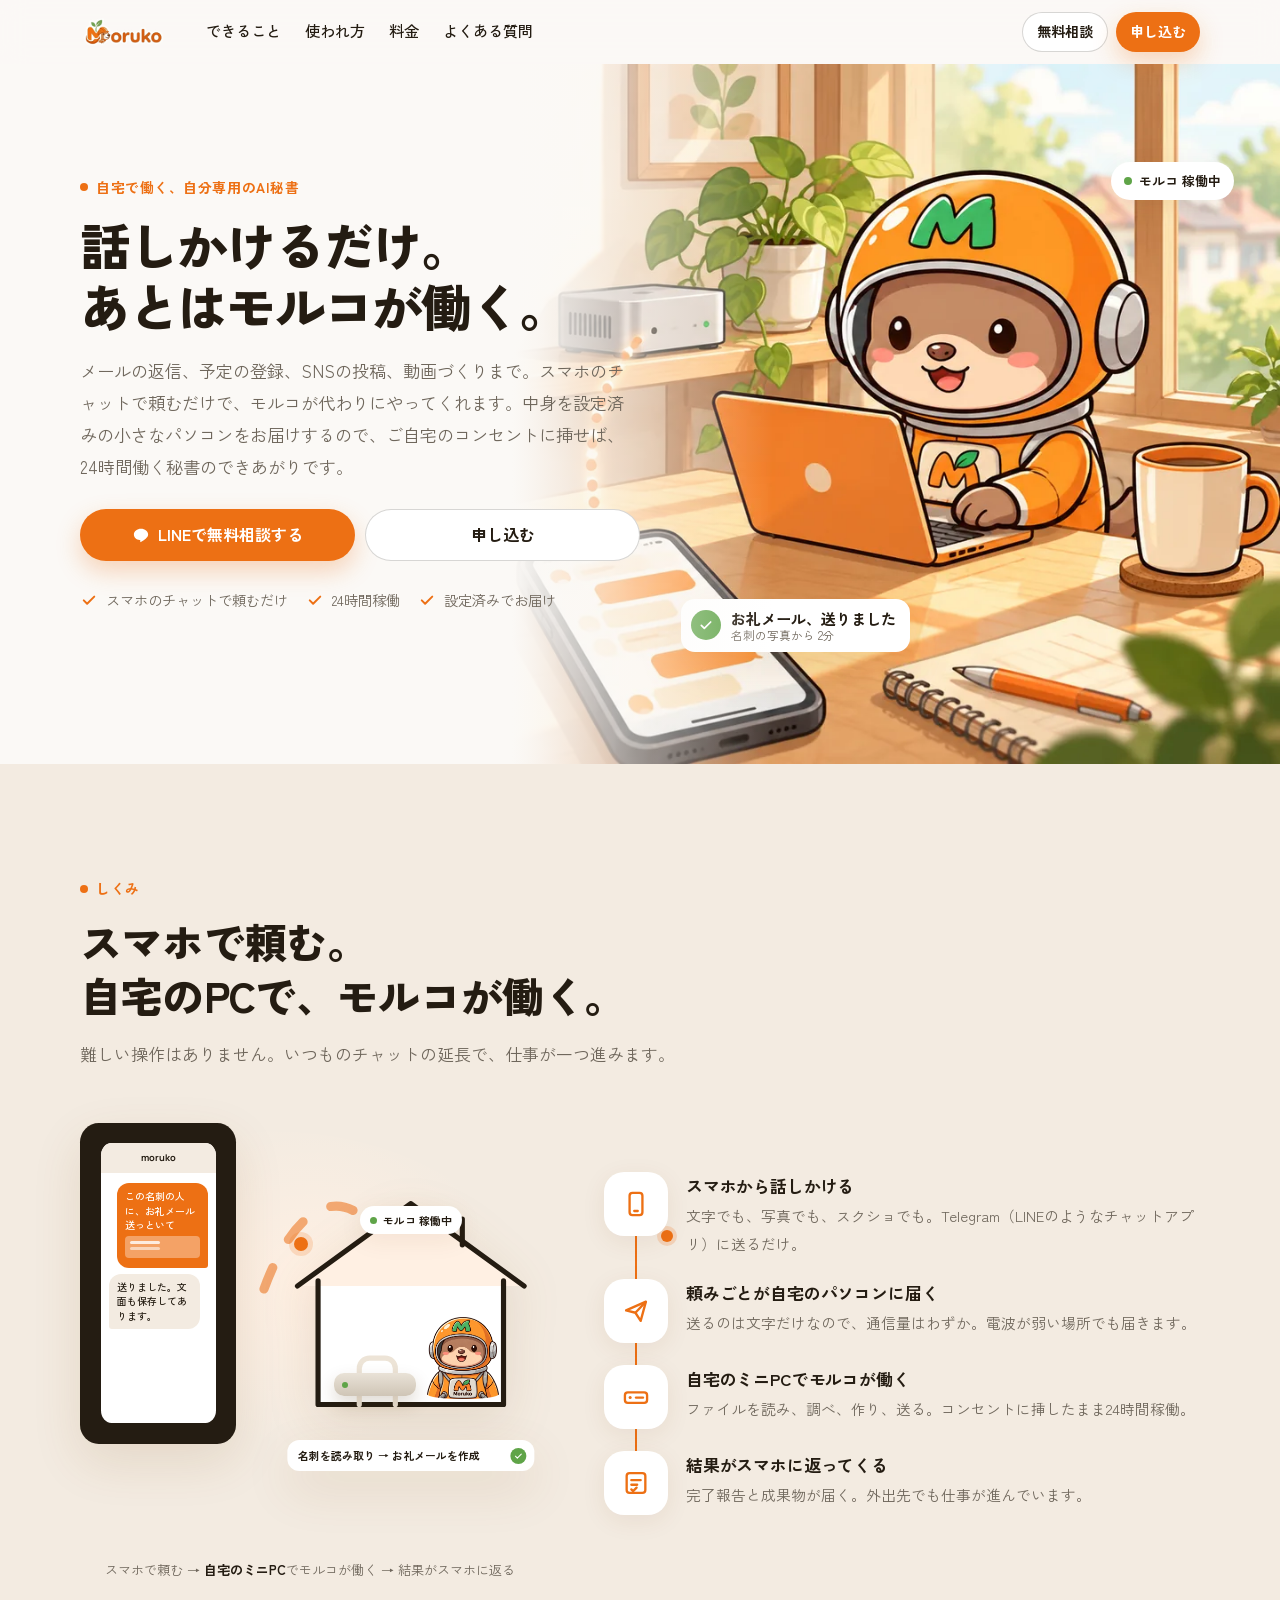
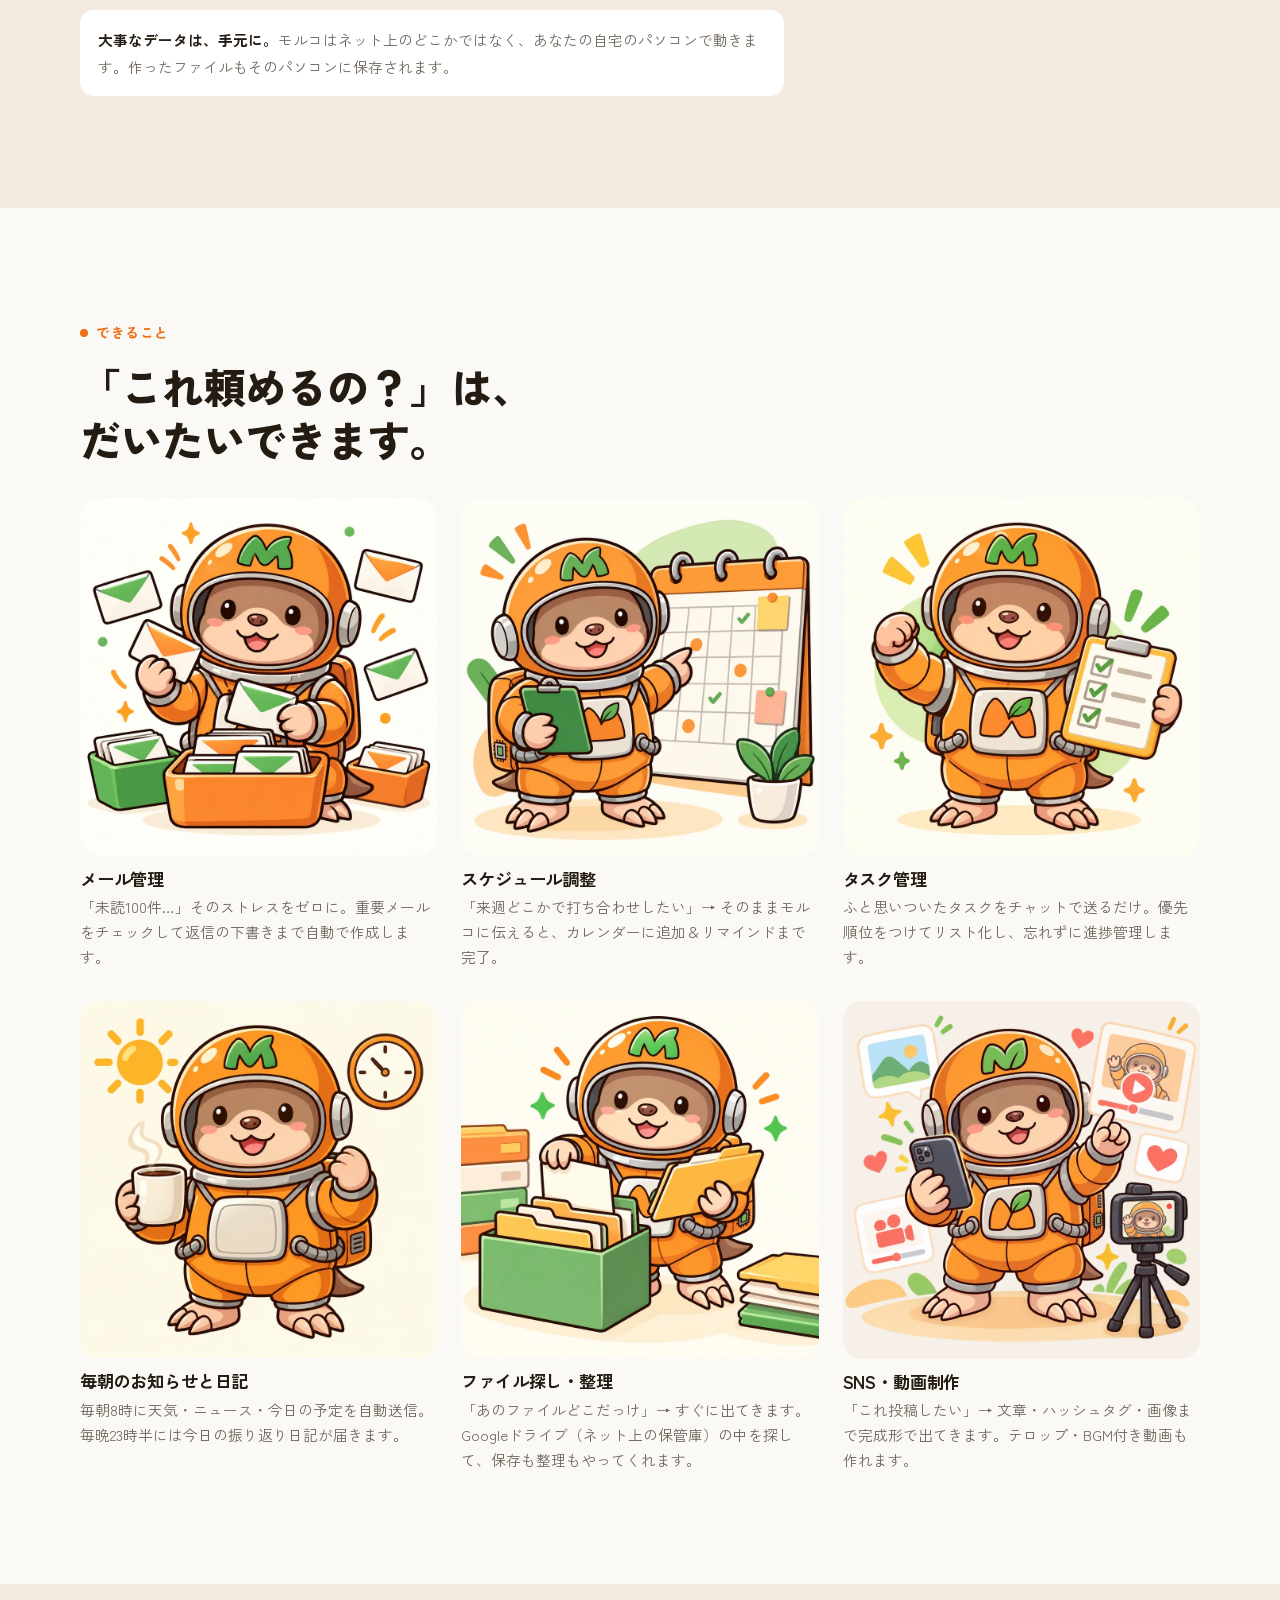
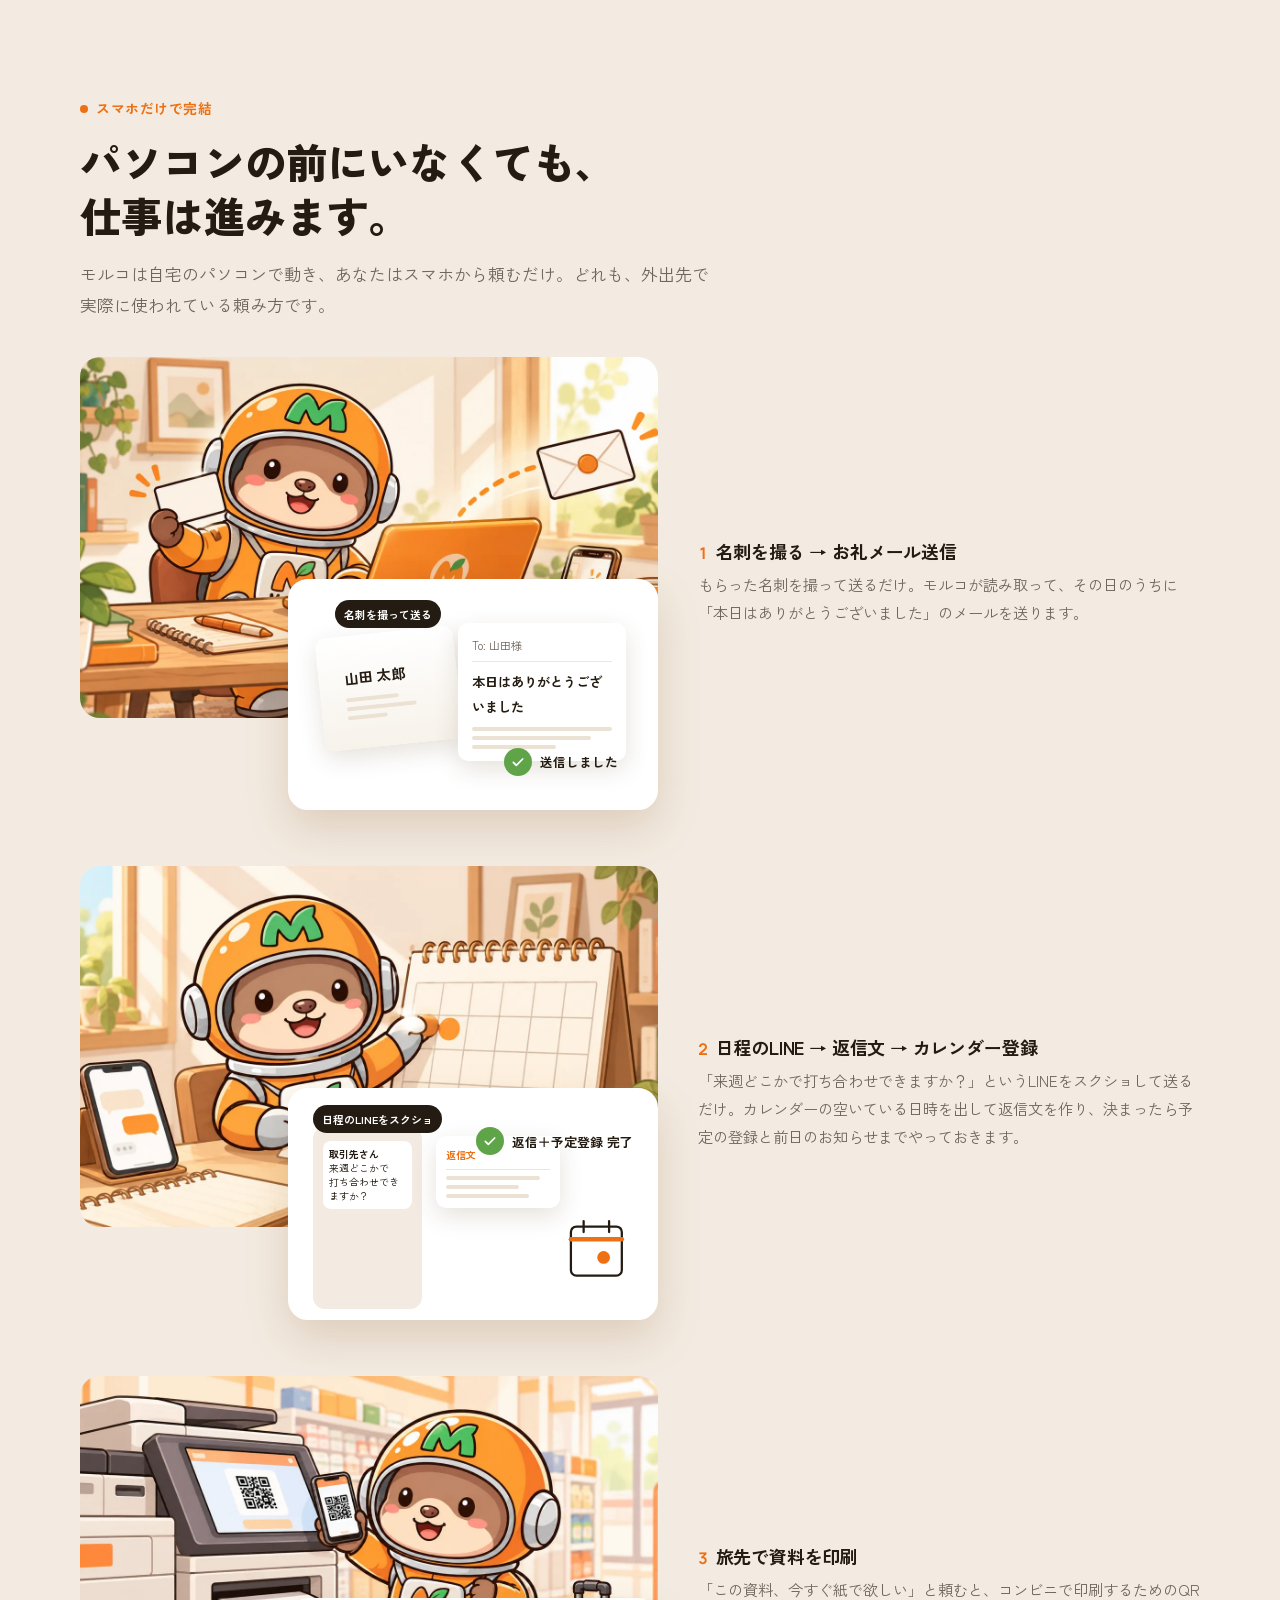
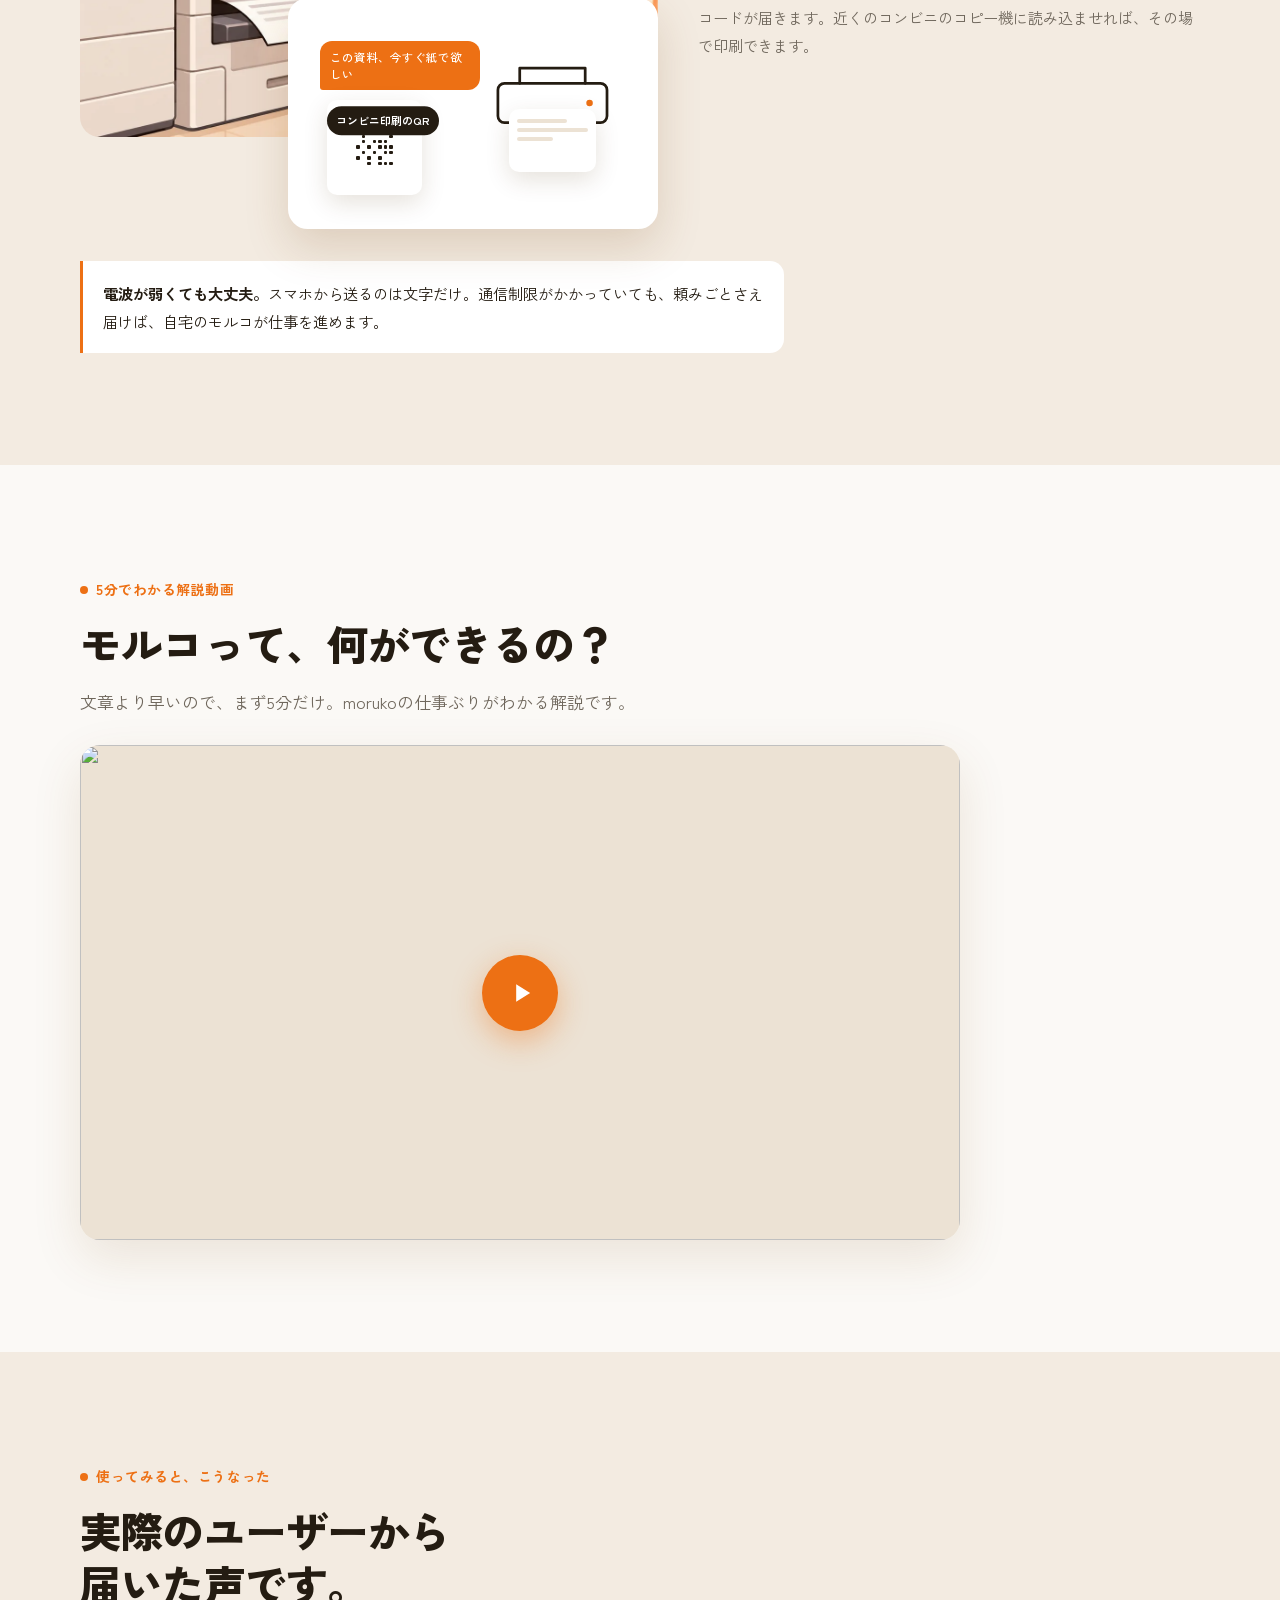
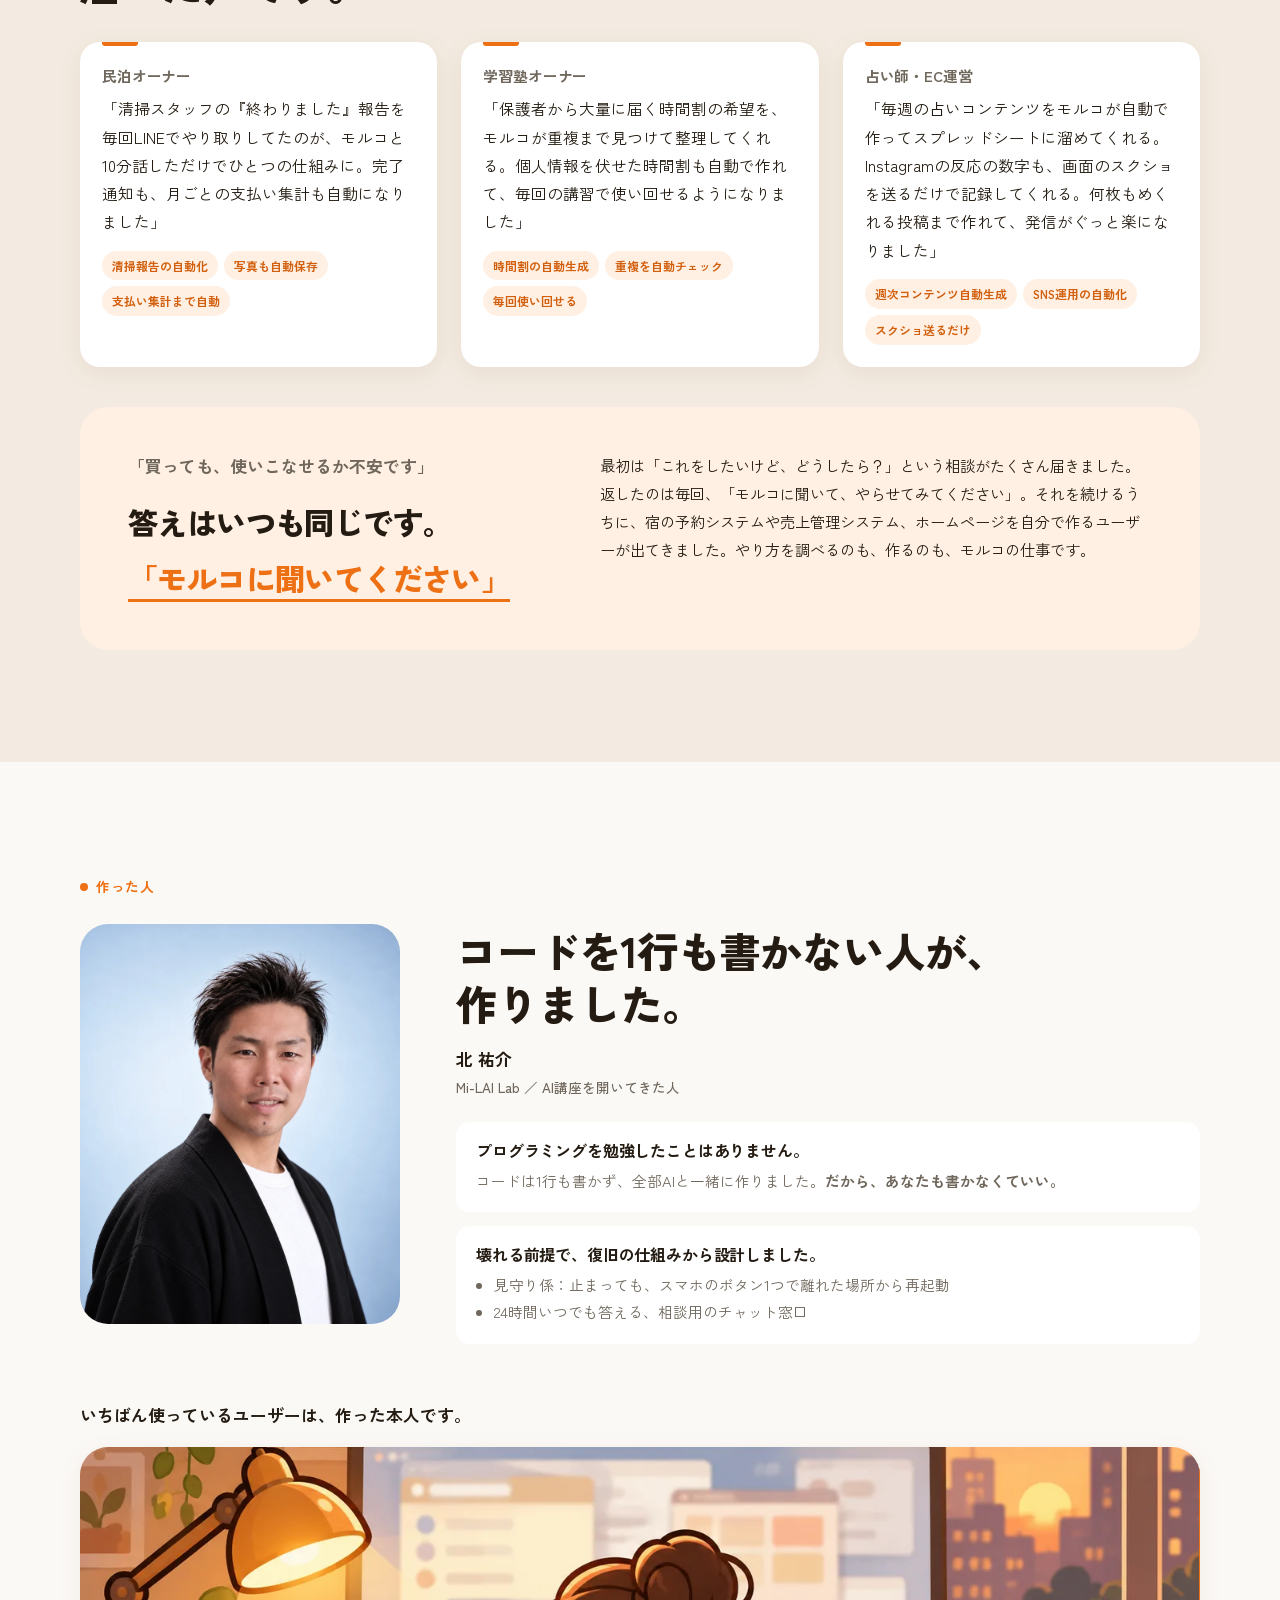
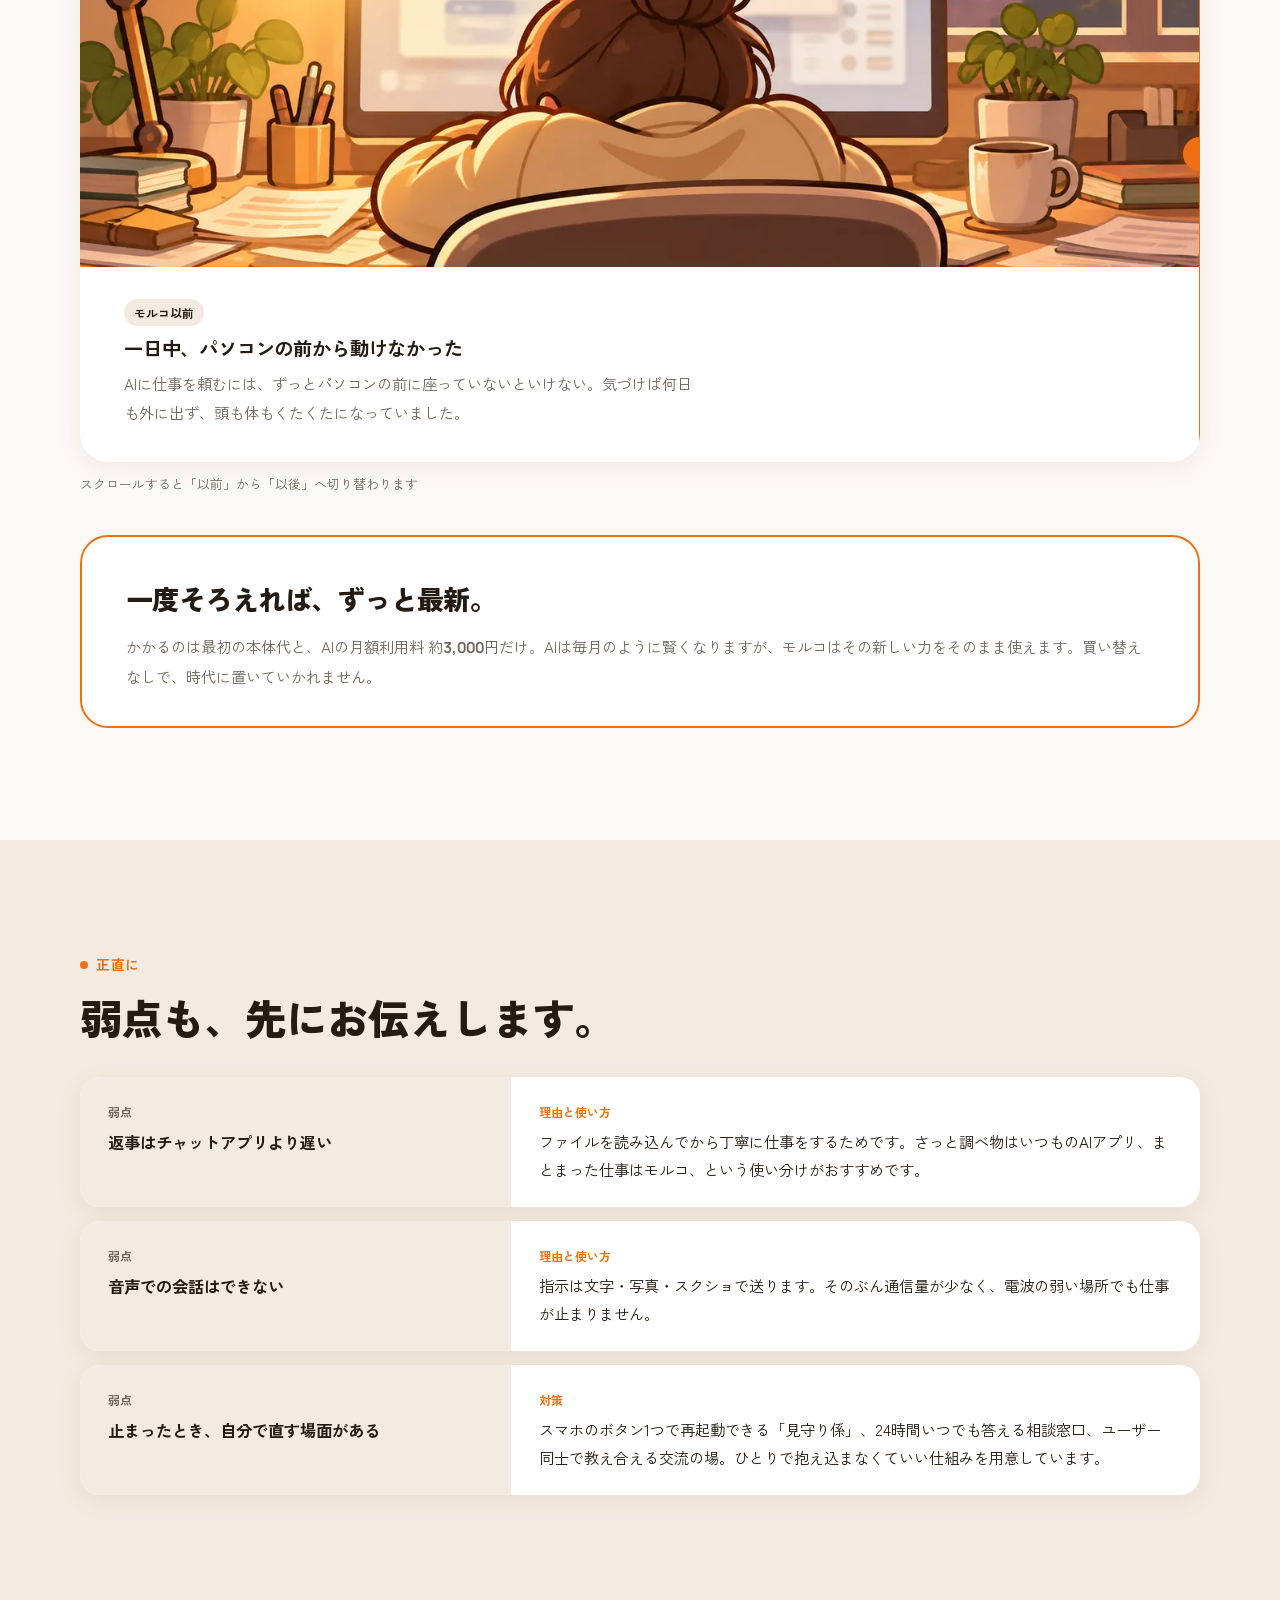
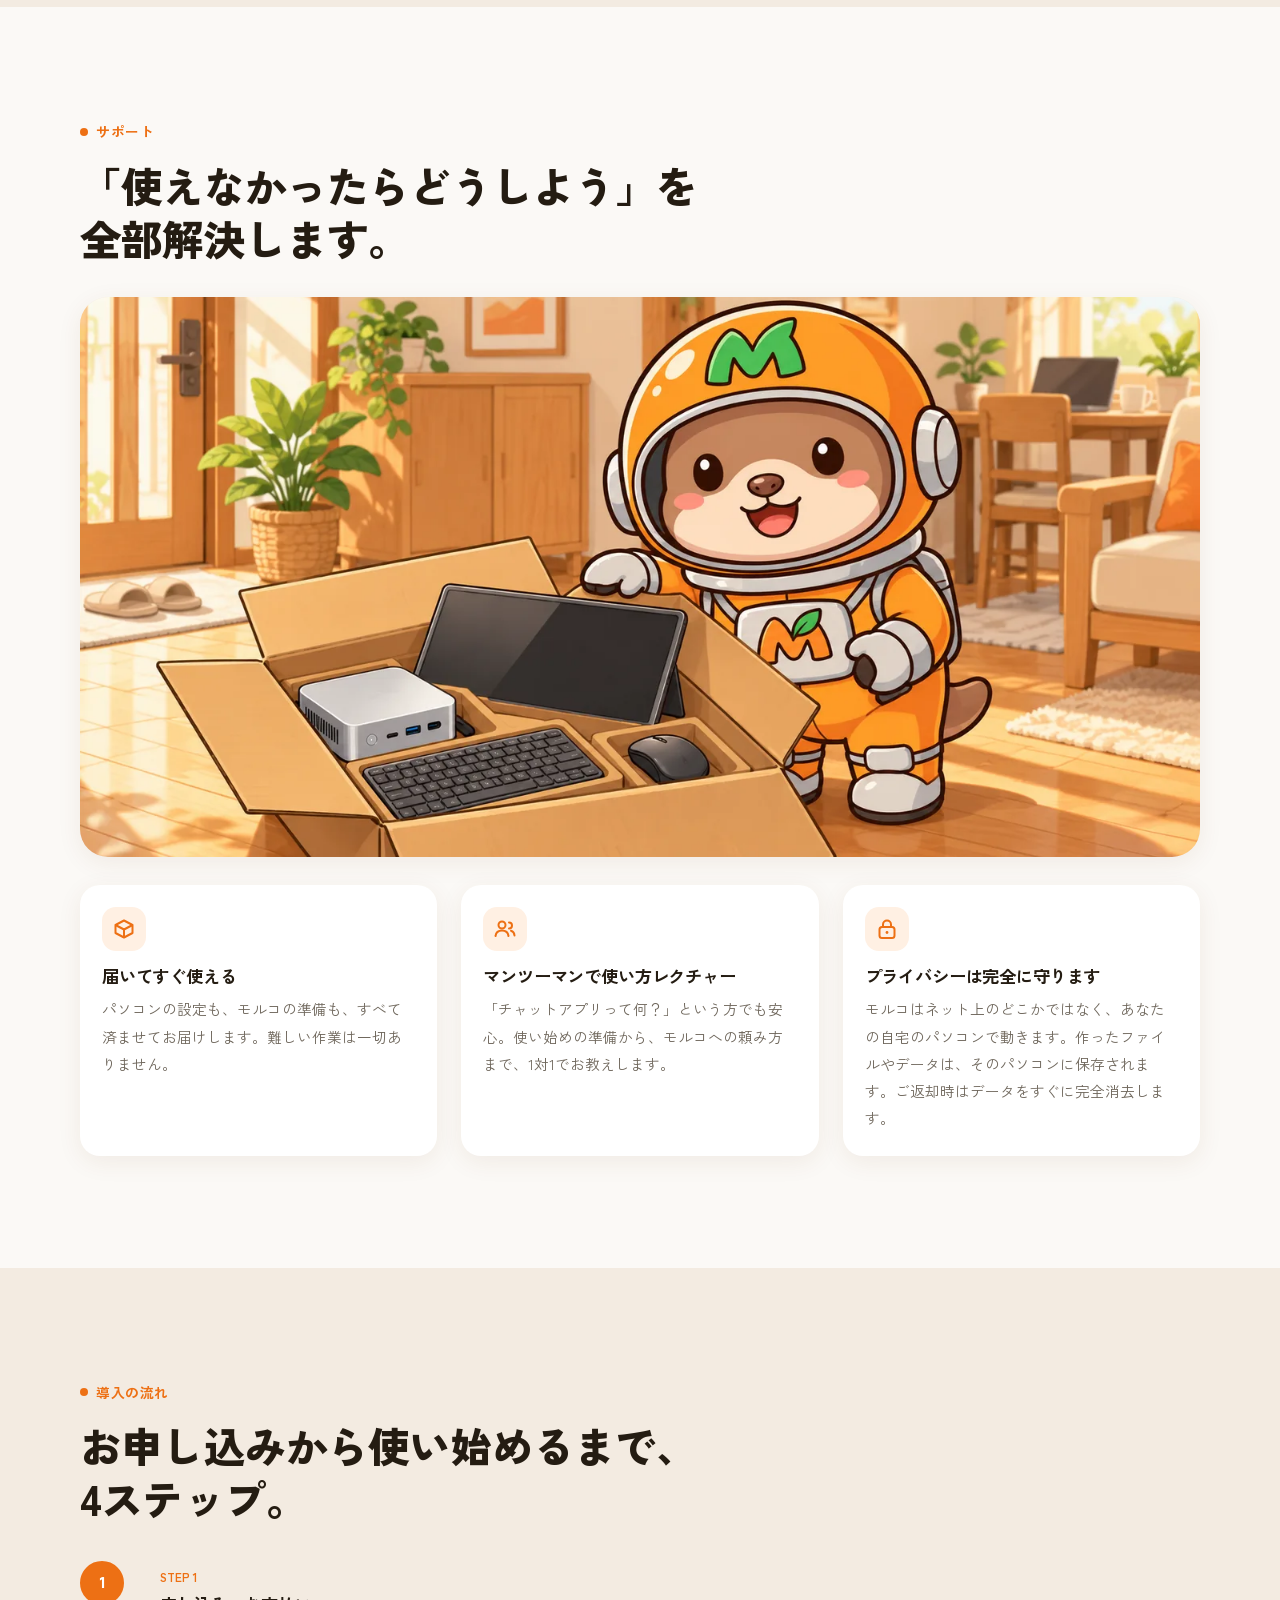
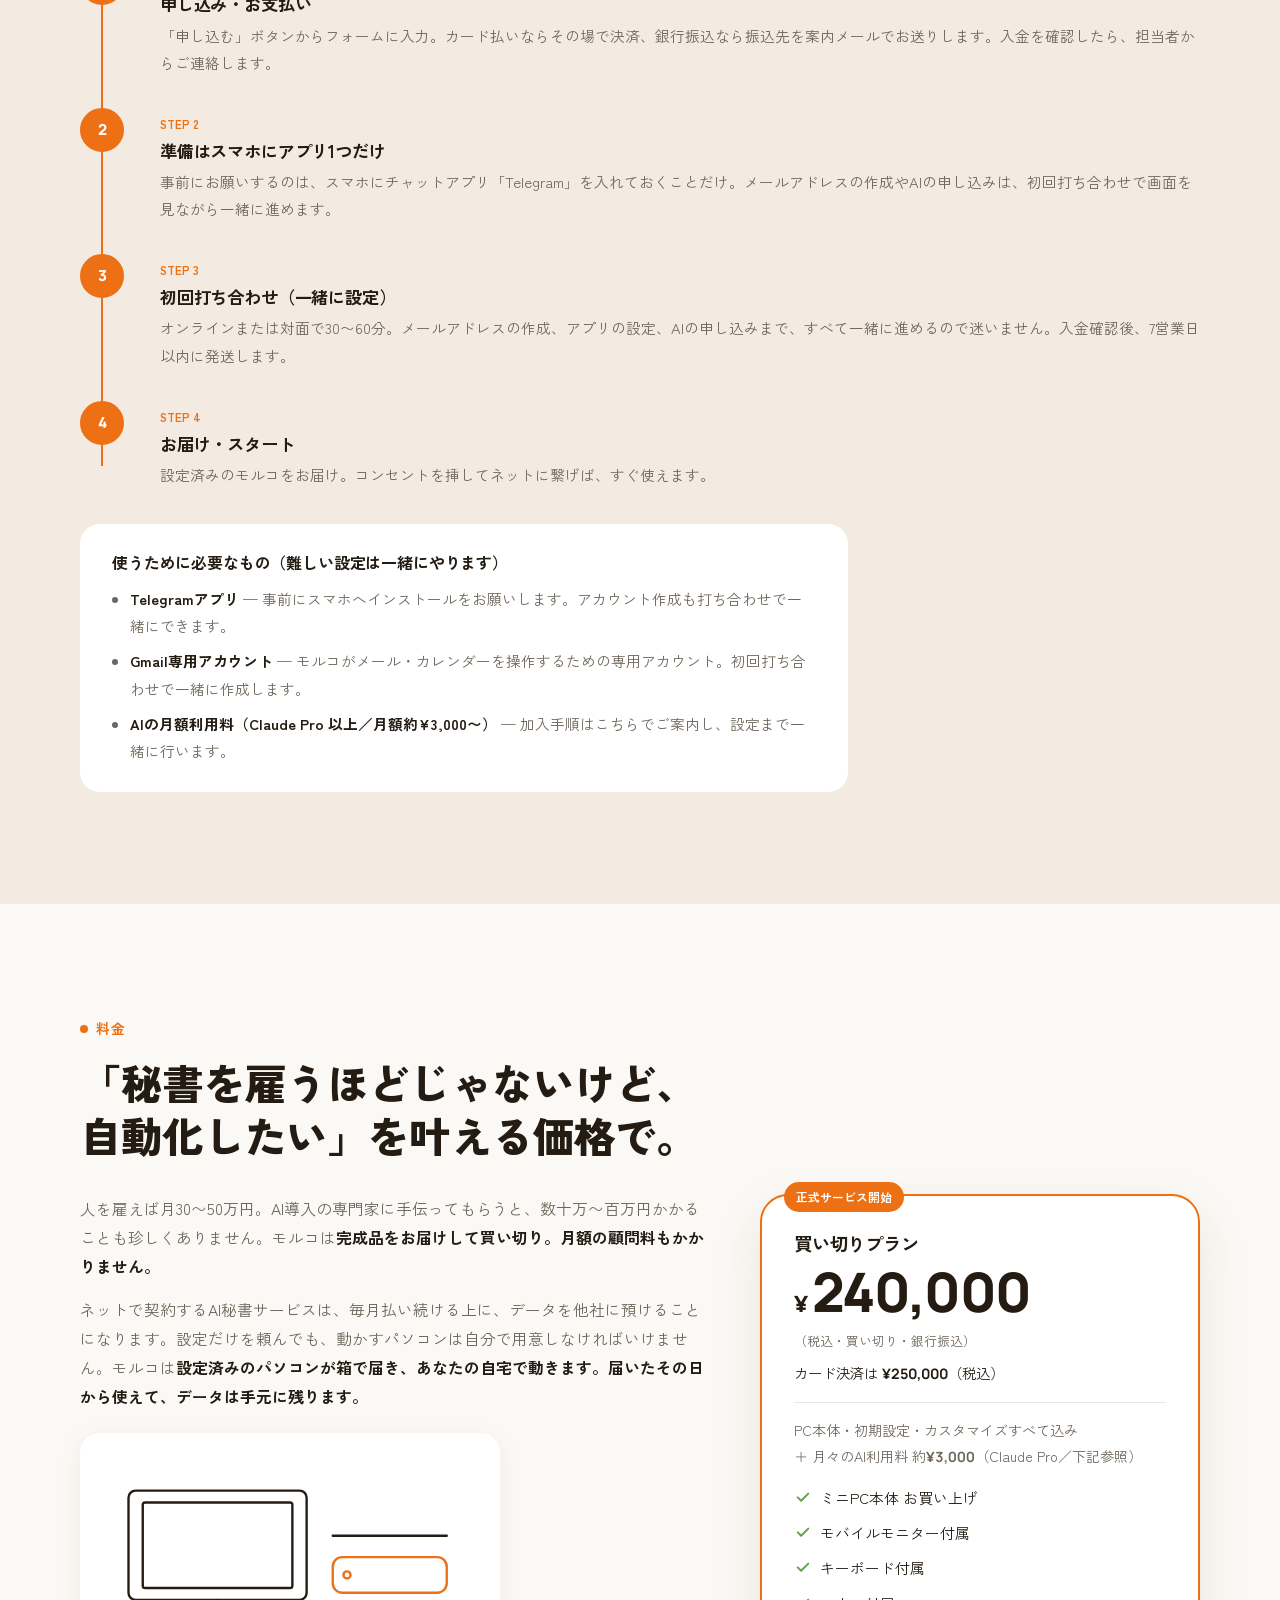
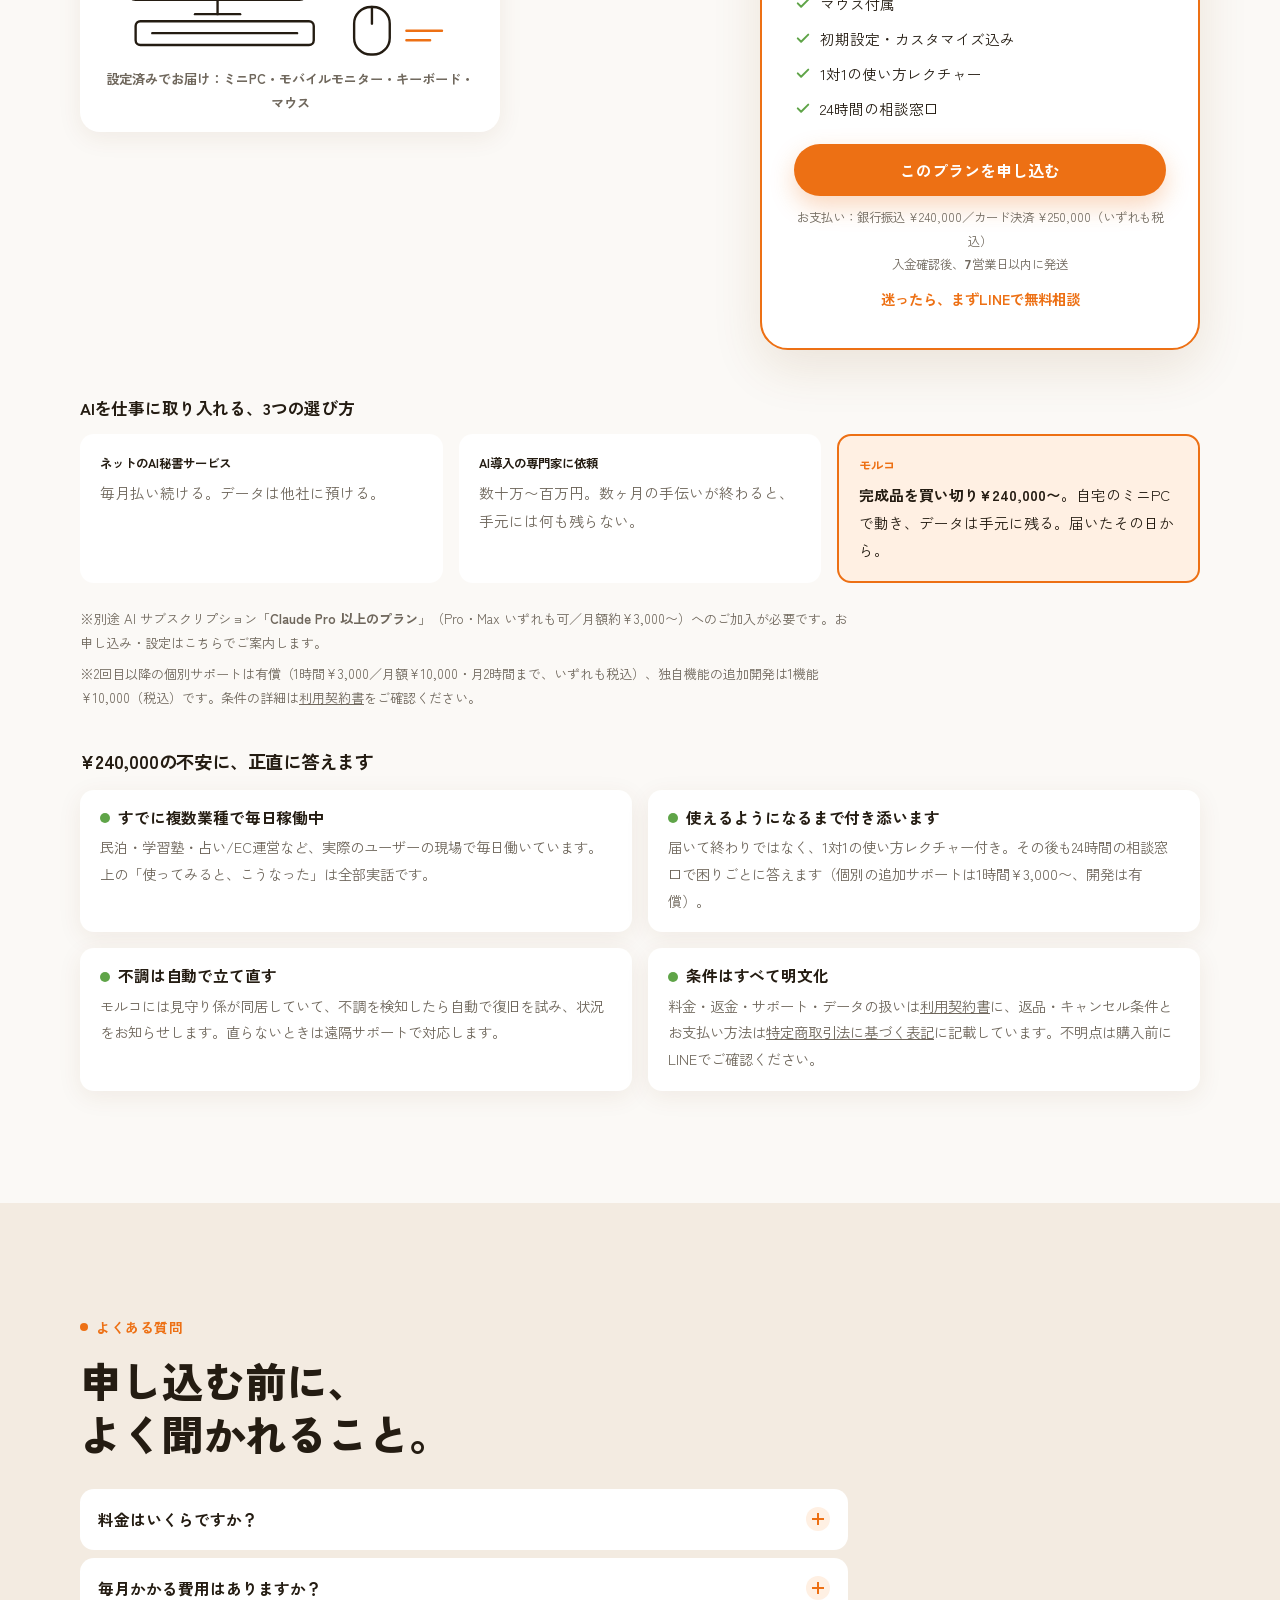
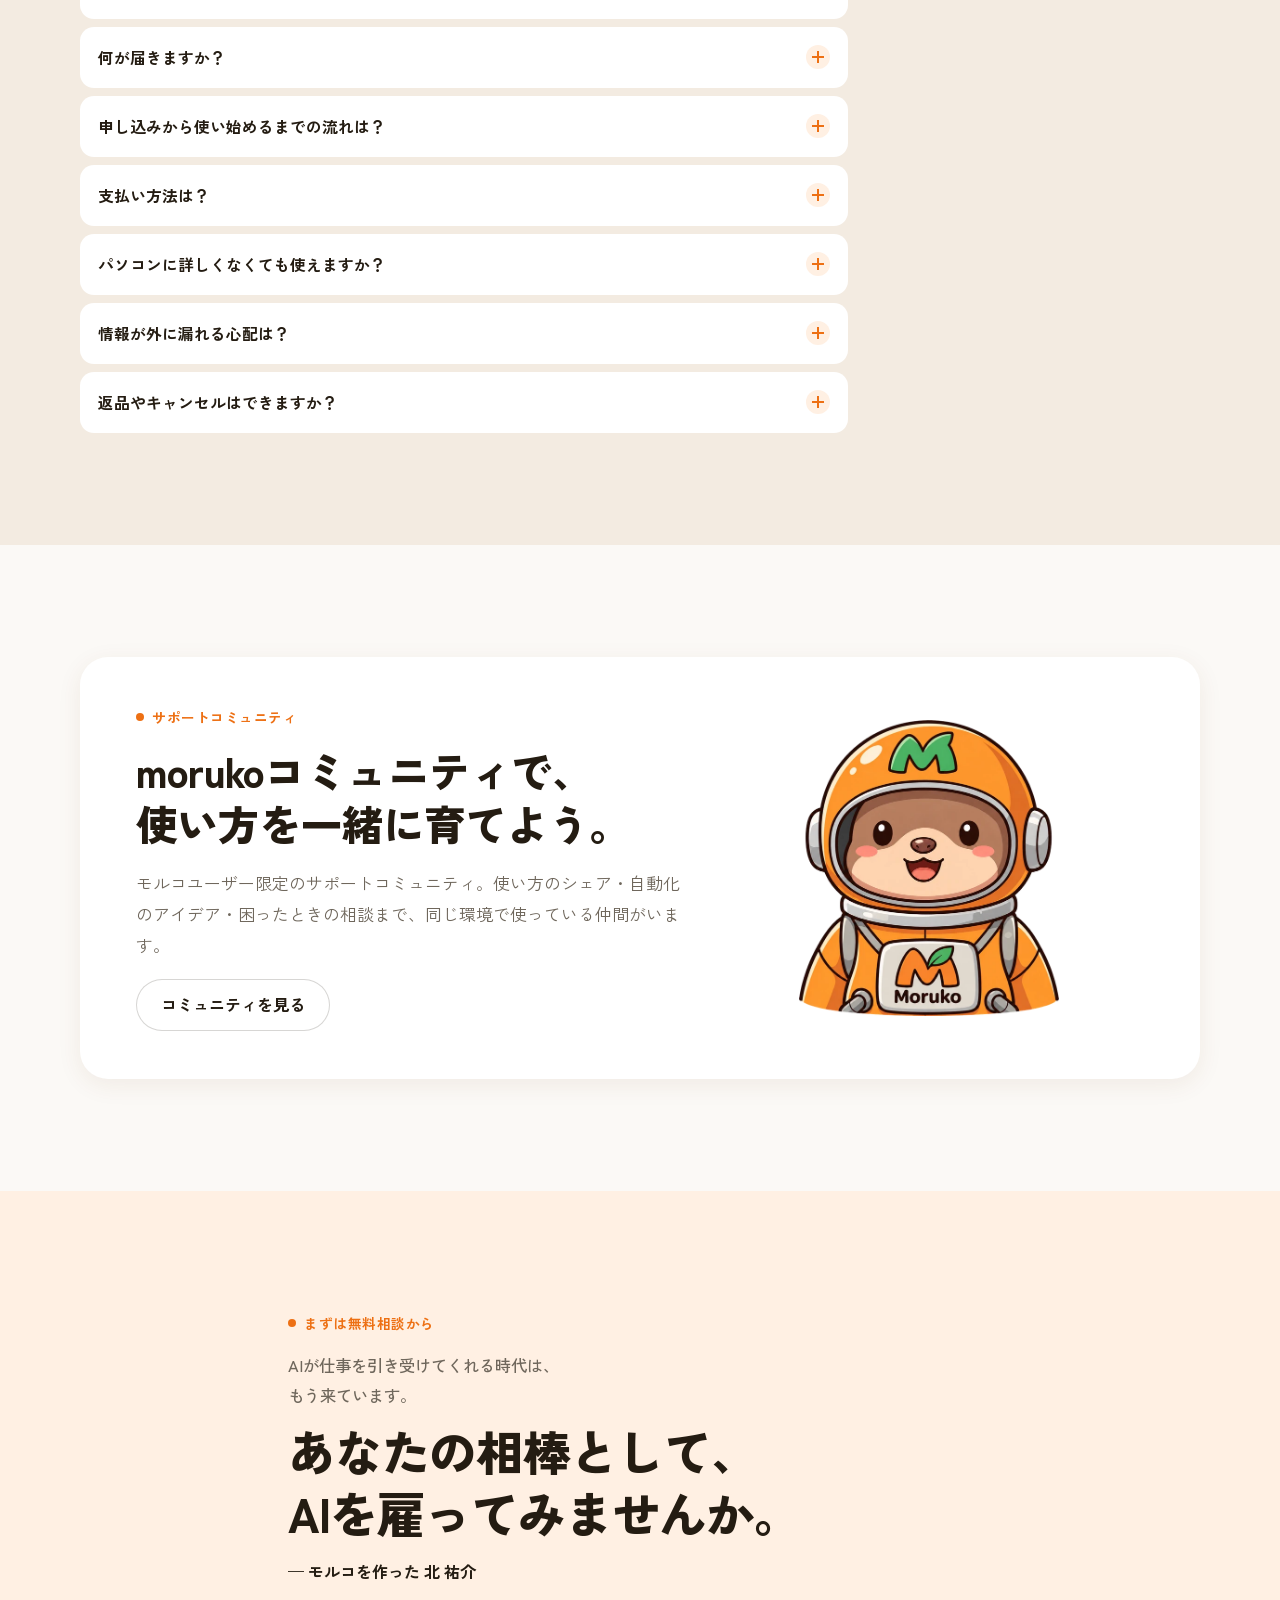
==== commit 7f1f0670: "LPの動画を5分解説版(eLnM6xlFTWM)に差し替え（10/15に本番反映済みの未コミット分） Co-Authored-By: Claude Opus 5.5 (1M context) <nor" ====
--- a/index.html
+++ b/index.html
@@ -305,13 +305,13 @@
     <section class="sec" id="video">
       <div class="shell">
         <div class="sec-head">
-          <p class="label rv">1分でわかるCM動画</p>
+          <p class="label rv">5分でわかる解説動画</p>
           <h2 class="rv">モルコって、何ができるの？</h2>
-          <p class="lead rv">文章より早いので、まず1分だけ。実際に使っている人の声は、このすぐ下にあります。</p>
+          <p class="lead rv">文章より早いので、まず5分だけ。morukoの仕事ぶりがわかる解説です。</p>
         </div>
         <div class="video-frame rv" id="videoFrame">
-          <button class="video-poster" type="button" id="videoPlay" aria-label="CM動画を再生する">
-            <img src="https://i.ytimg.com/vi/h4Vyb0HzrWw/hqdefault.jpg" alt="" loading="lazy" width="480" height="360" />
+          <button class="video-poster" type="button" id="videoPlay" aria-label="紹介動画（5分解説）を再生する">
+            <img src="https://i.ytimg.com/vi/eLnM6xlFTWM/hqdefault.jpg" alt="" loading="lazy" width="480" height="360" />
             <span><svg><use href="#i-play"/></svg></span>
           </button>
         </div>
@@ -639,6 +639,7 @@
           <a class="btn btn-line" href="https://line.me/R/ti/p/@195gadxx" target="_blank" rel="noopener">LINEで無料相談</a>
         </div>
         <nav class="footer-links" style="margin-top:18px" aria-label="フッター">
+          <a href="/shindan/">無料AI業務診断</a>
           <a href="legal.html">特定商取引法に基づく表記</a>
           <a href="legal.html#privacy">プライバシーポリシー</a>
           <a href="https://docs.google.com/forms/d/e/1FAIpQLSc1LY01G24LIM4mA3z4XuhbX2RuA8BW28mHcDHicjmD-ONxfg/viewform" target="_blank" rel="noopener">お問い合わせ</a>
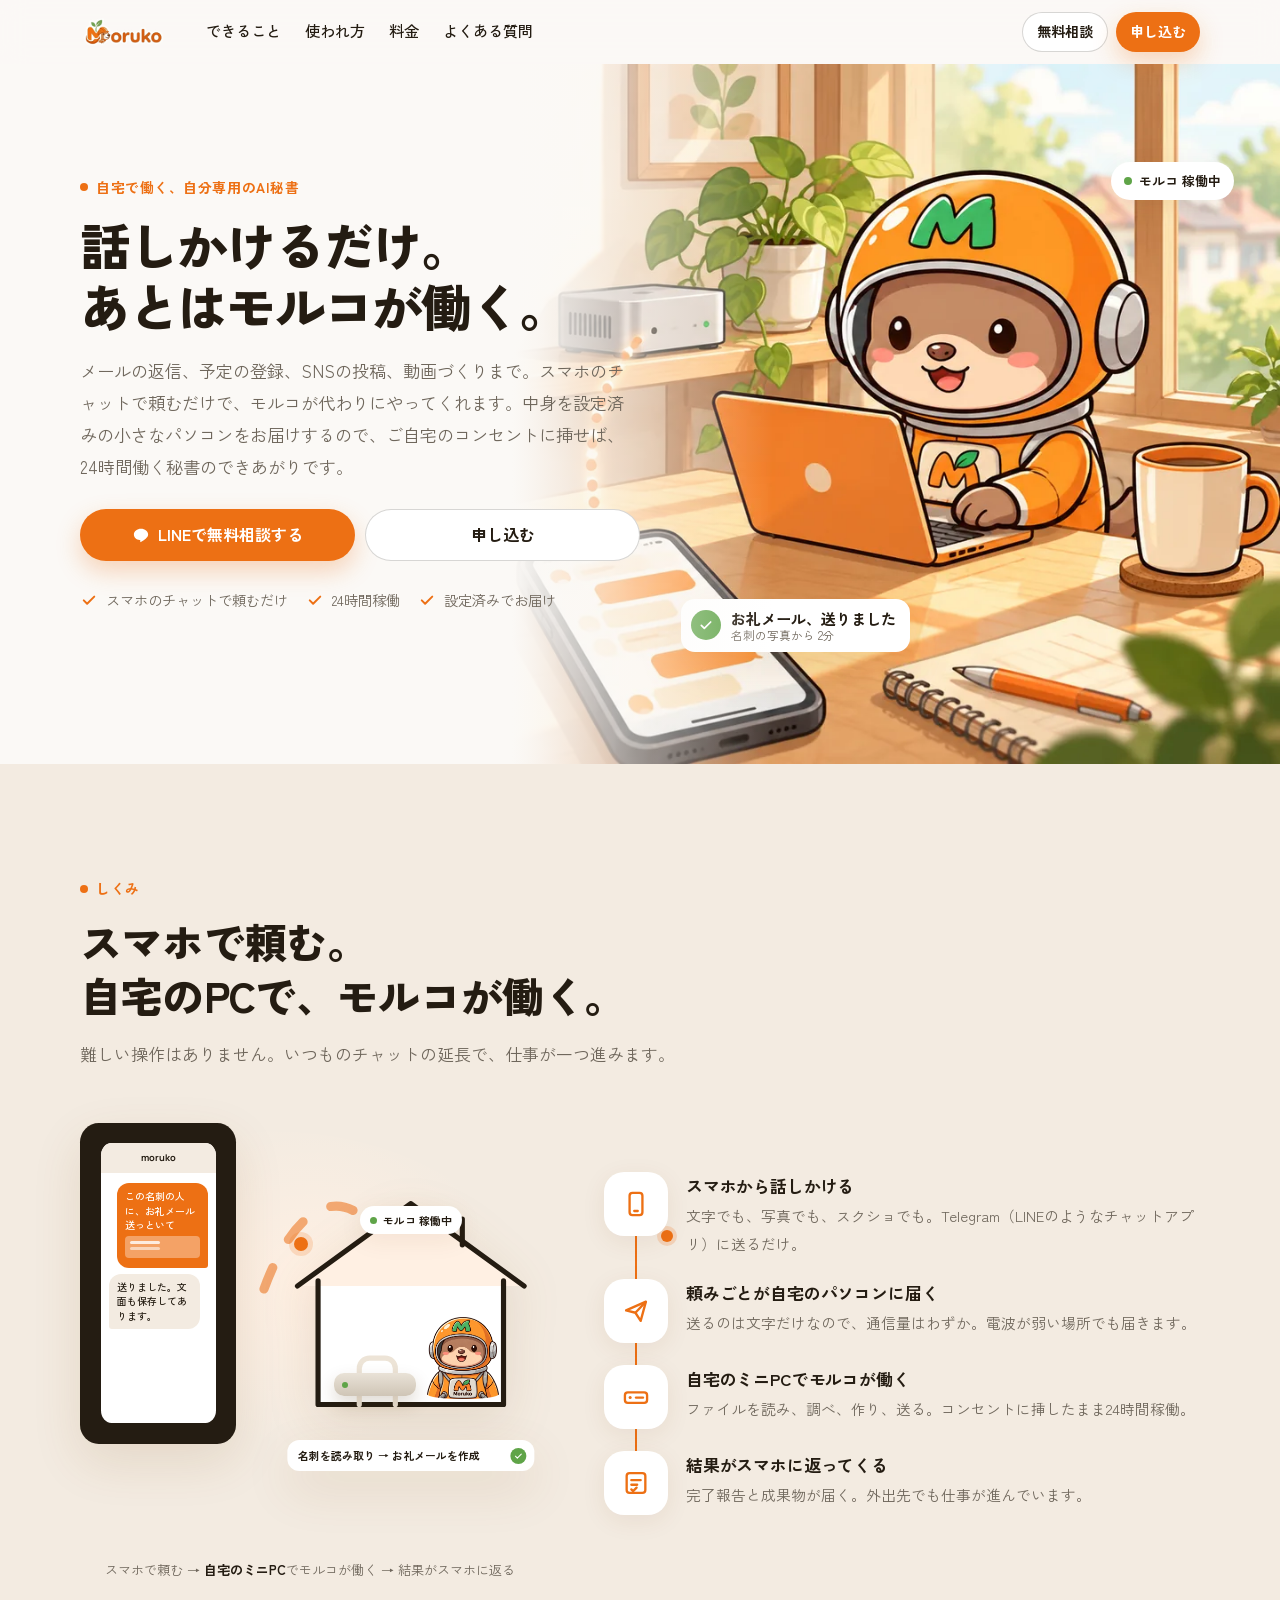
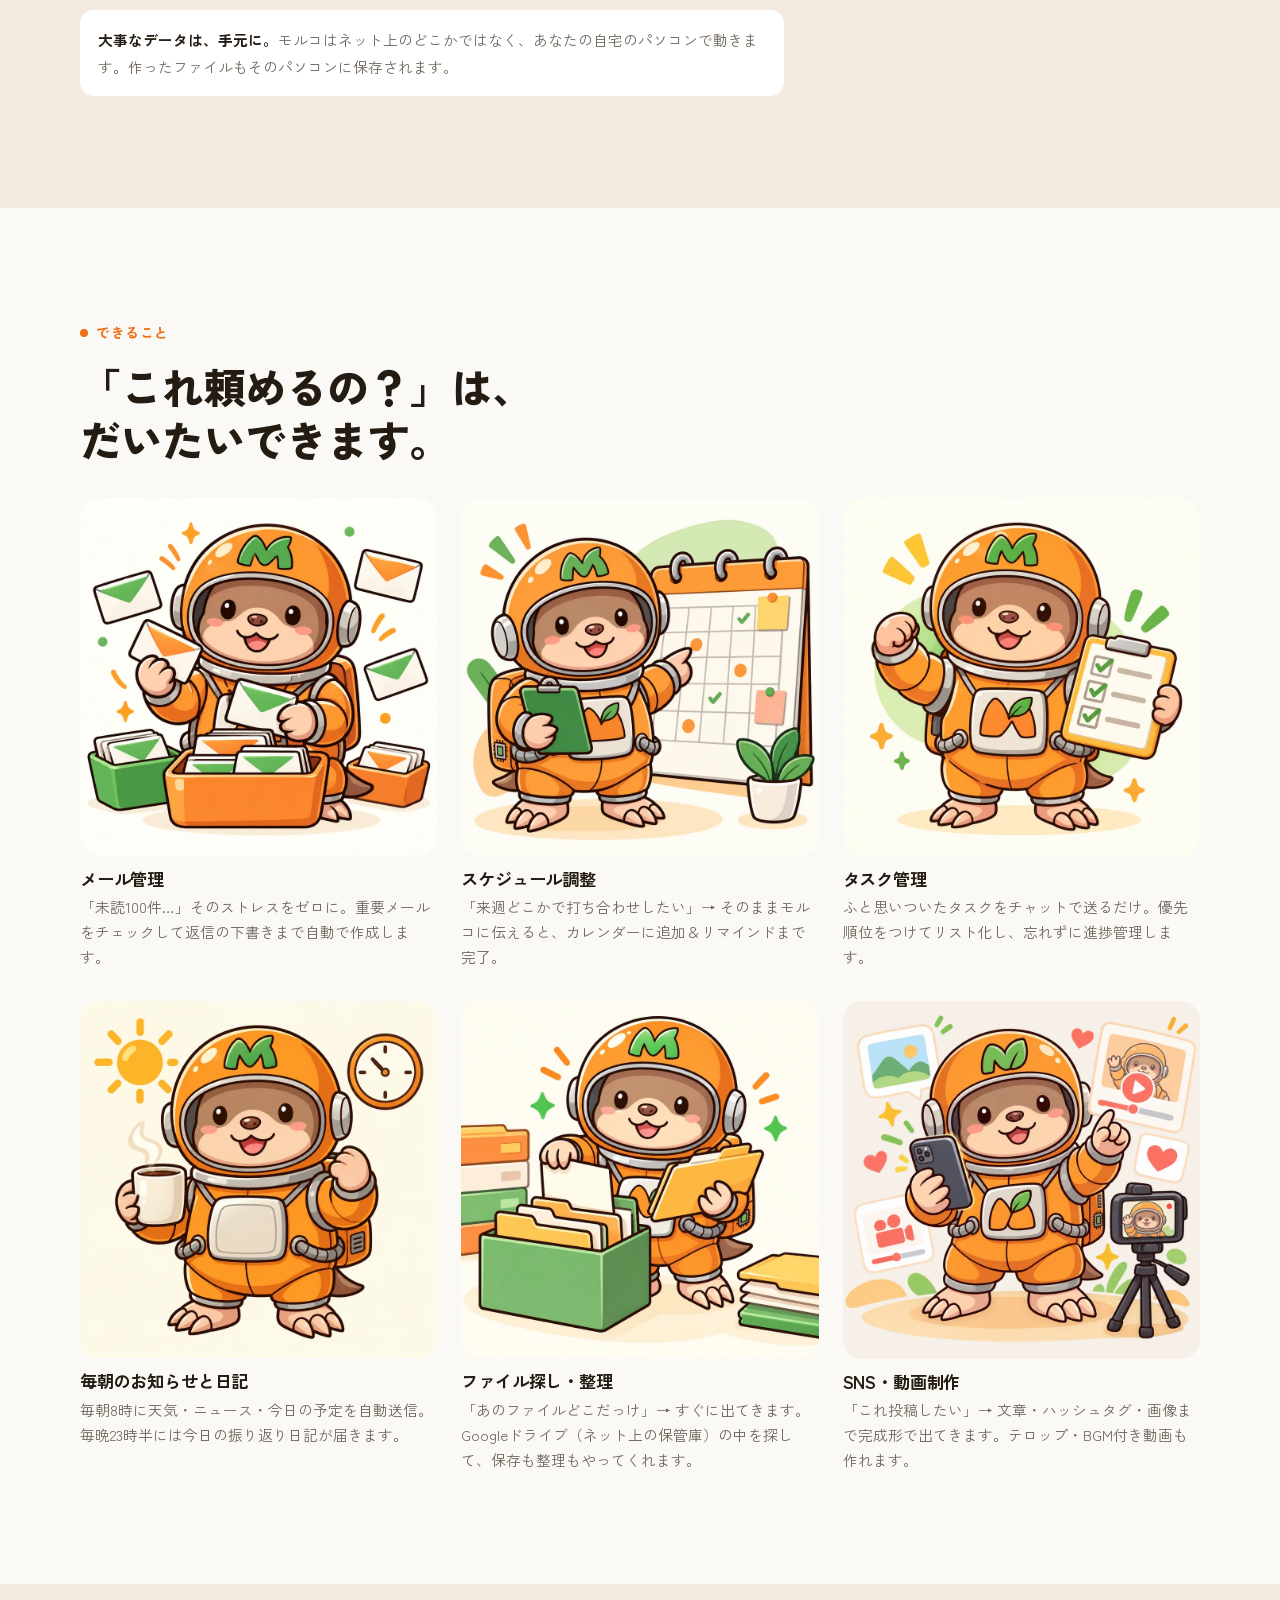
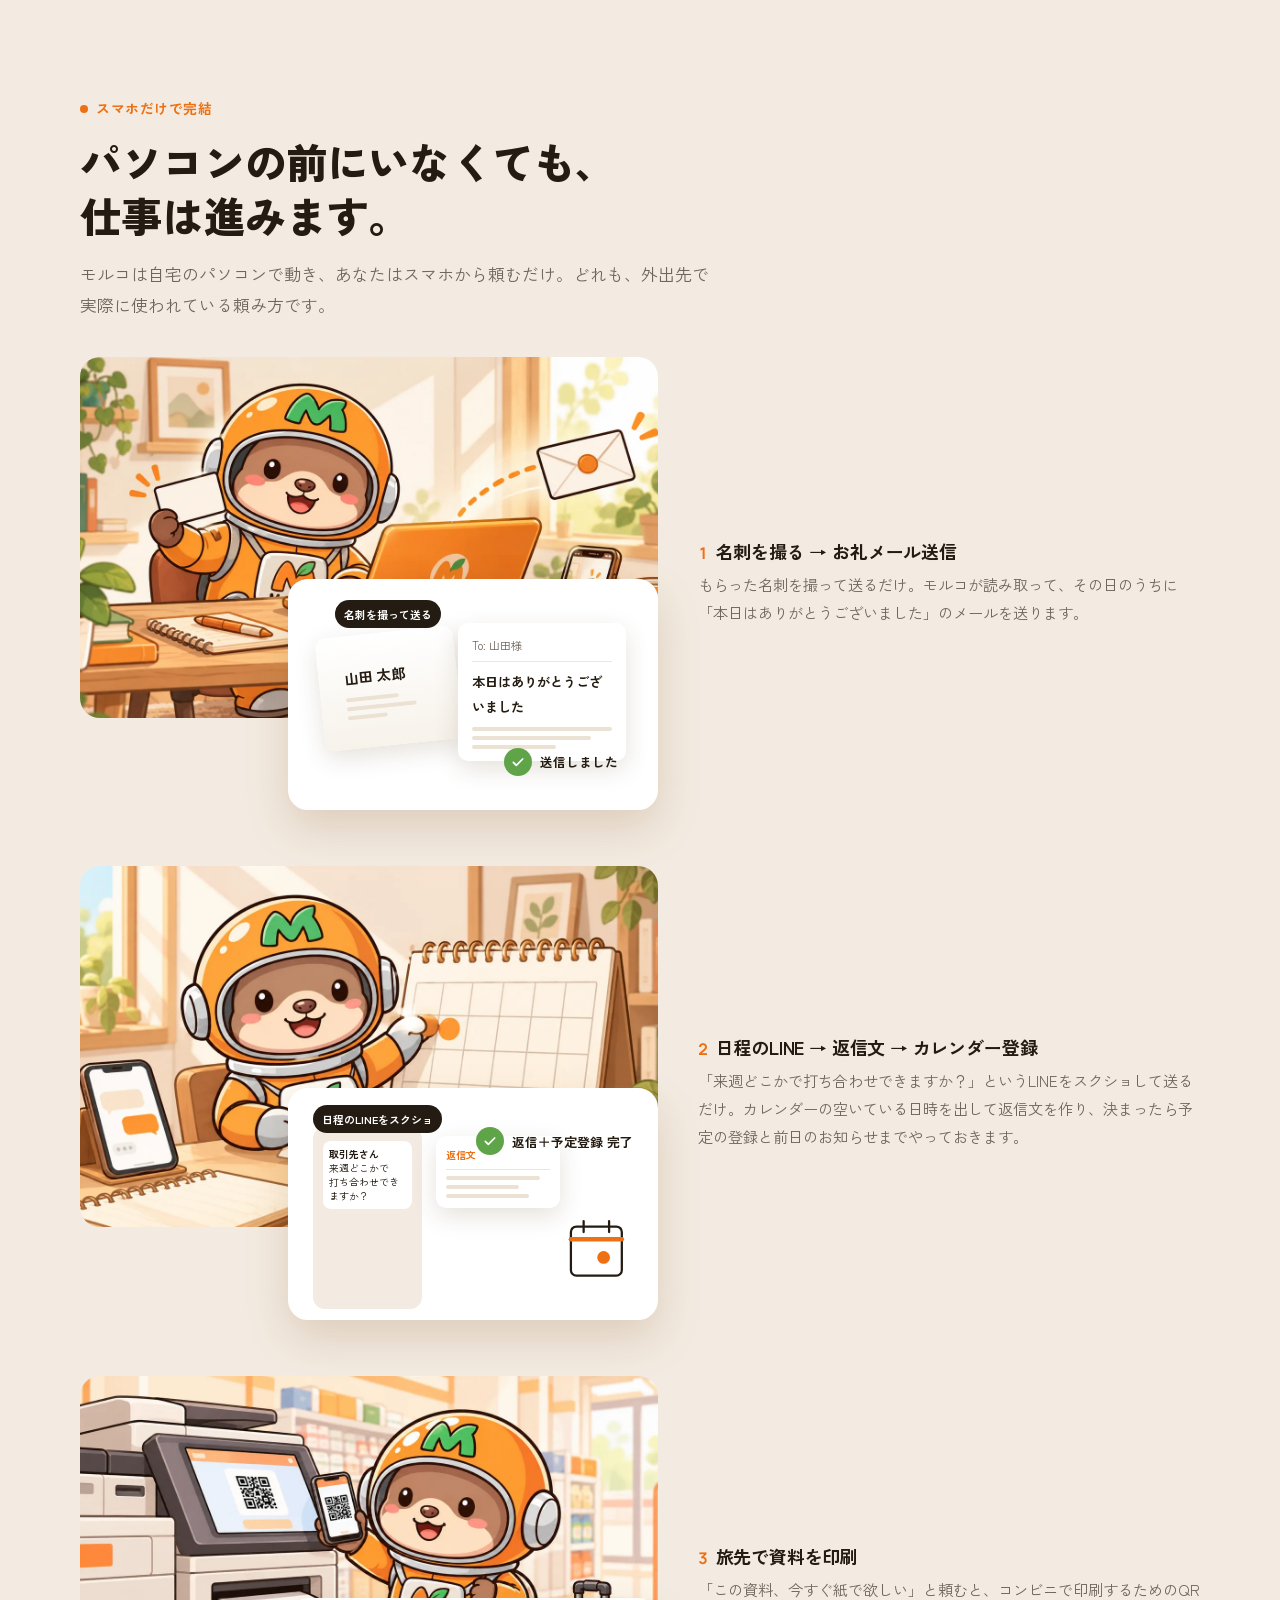
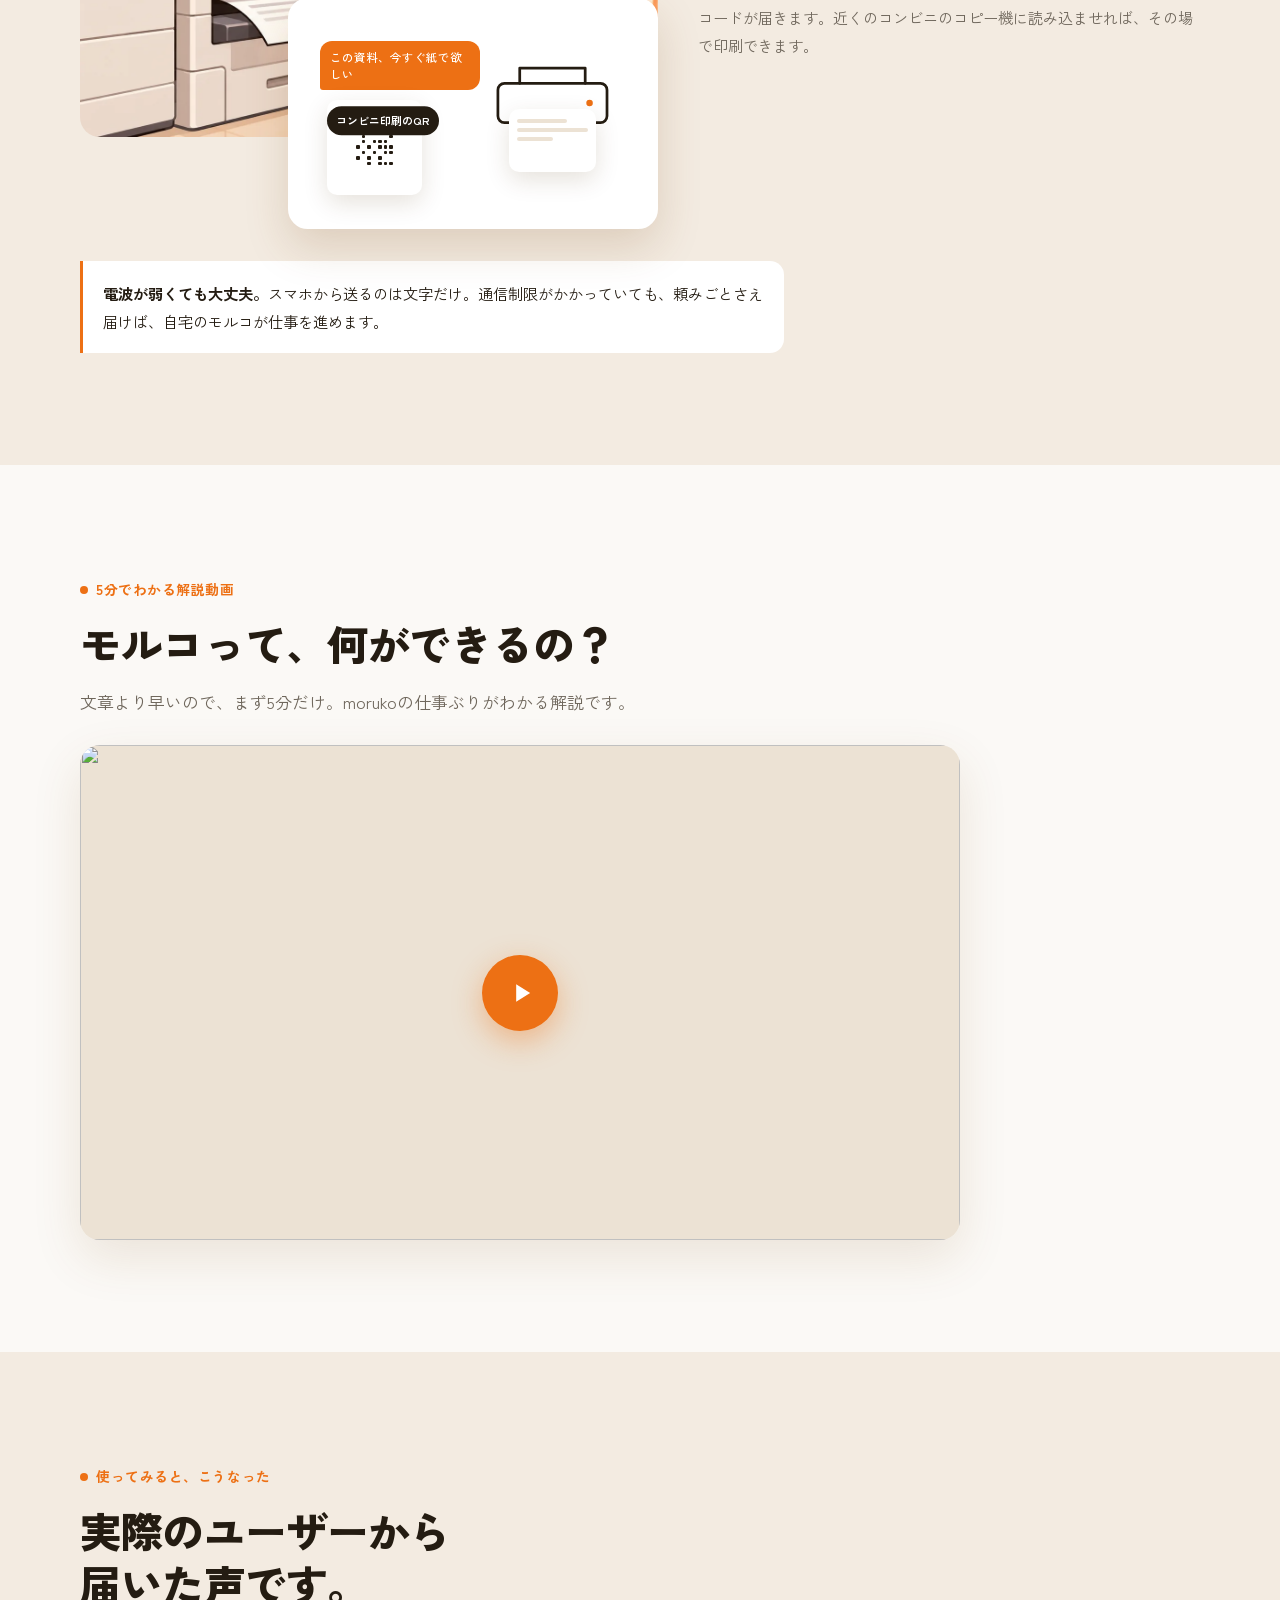
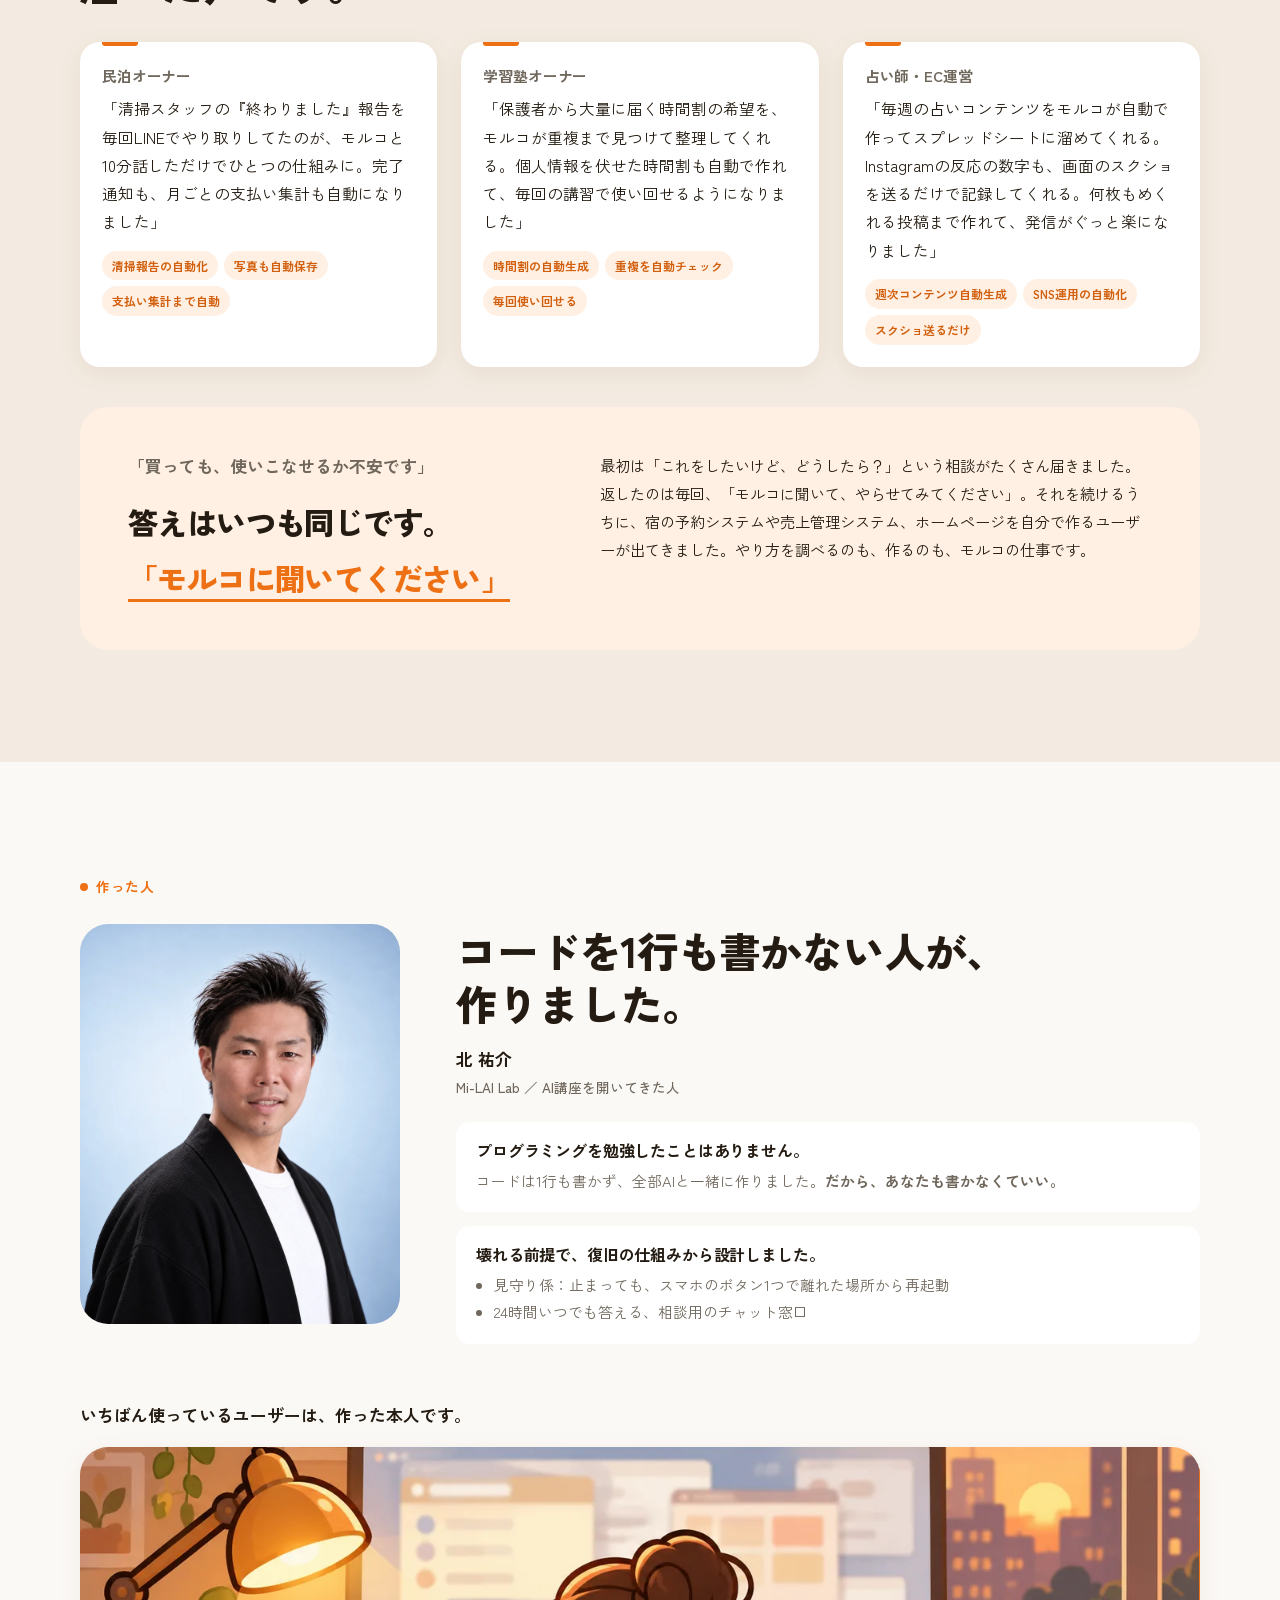
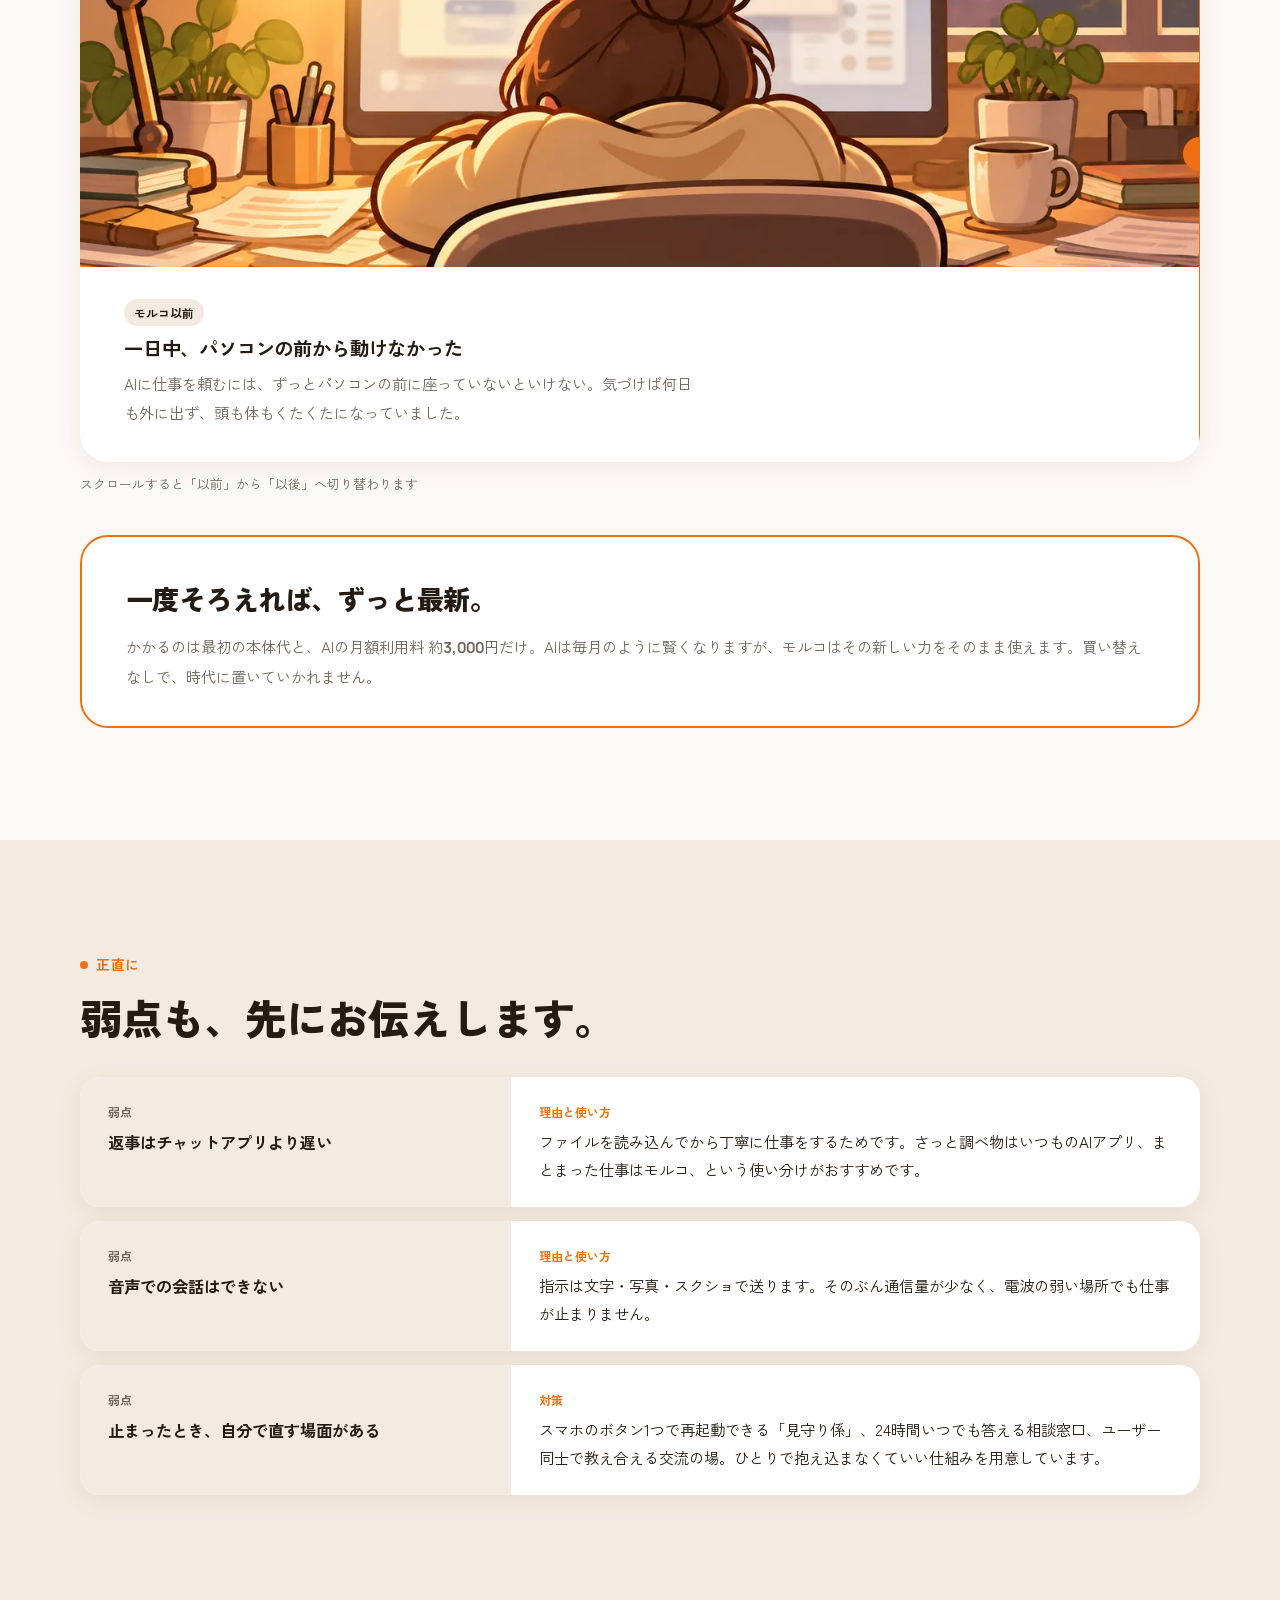
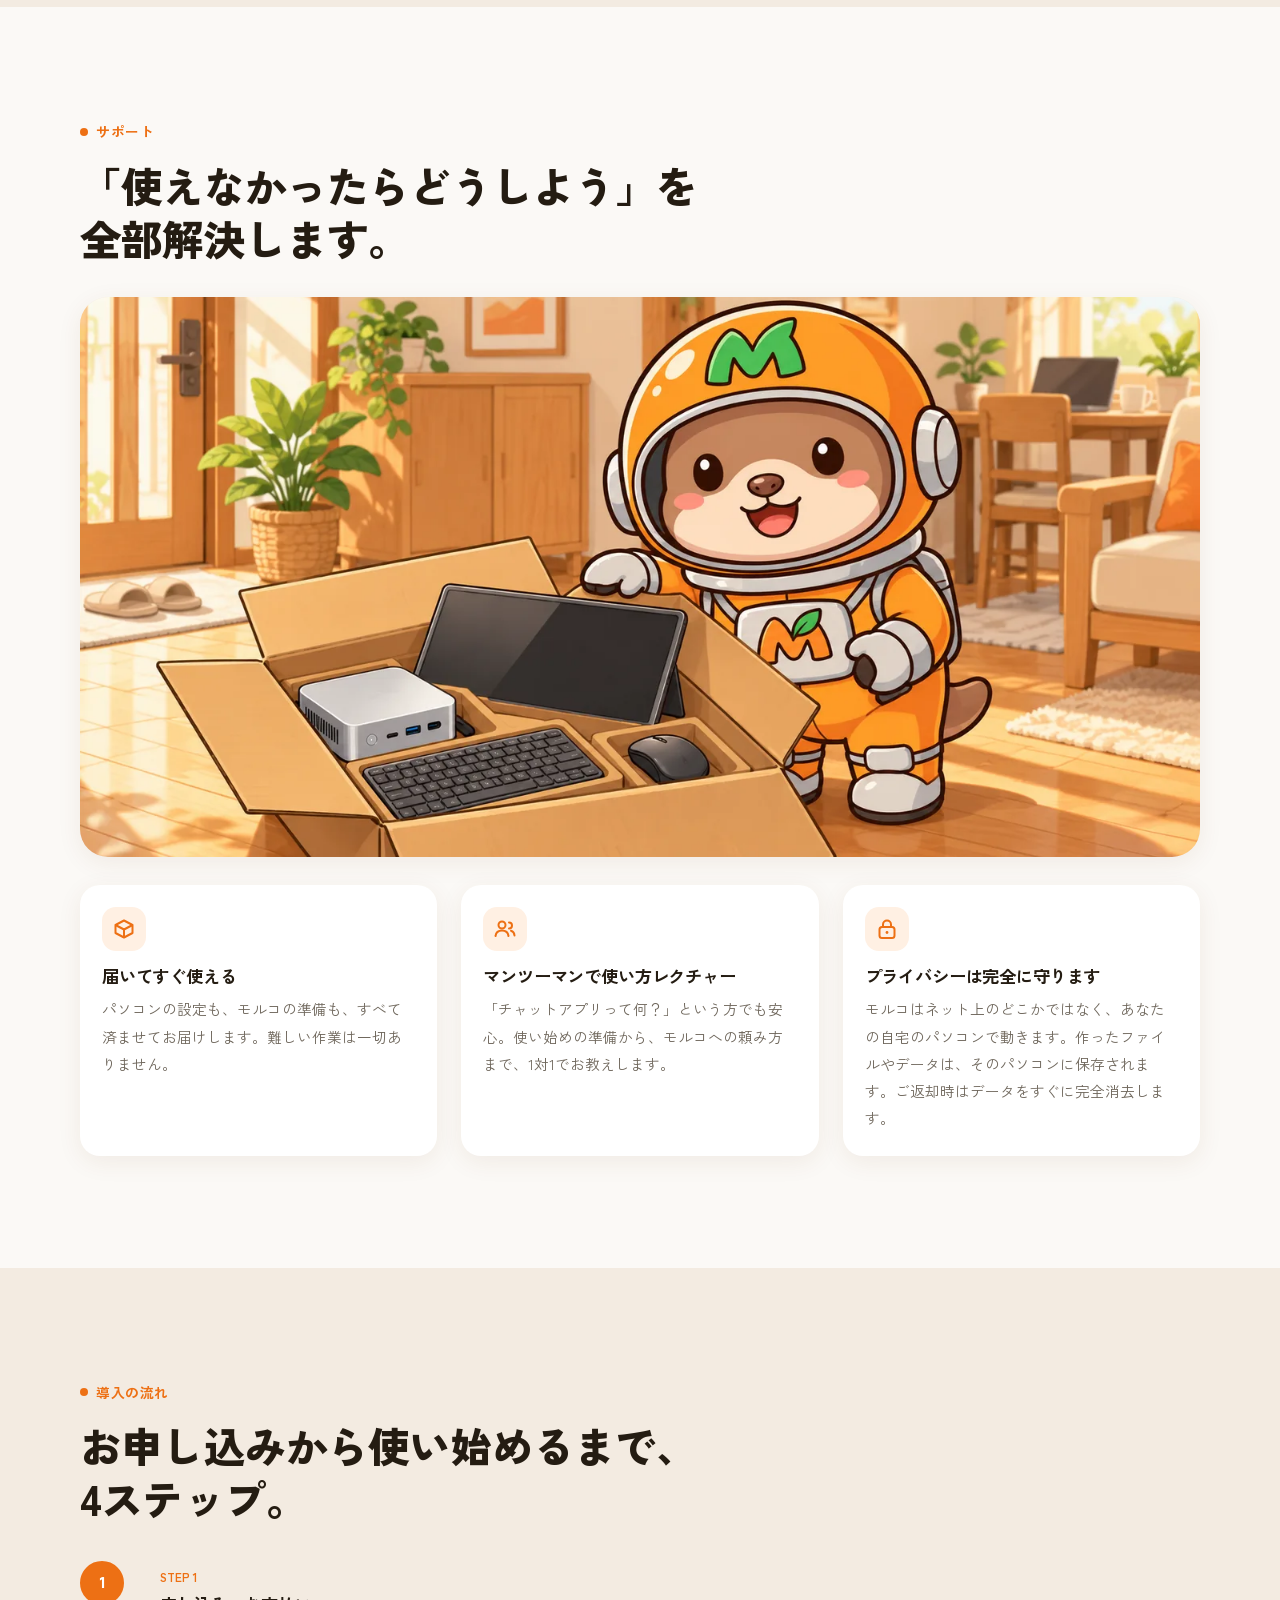
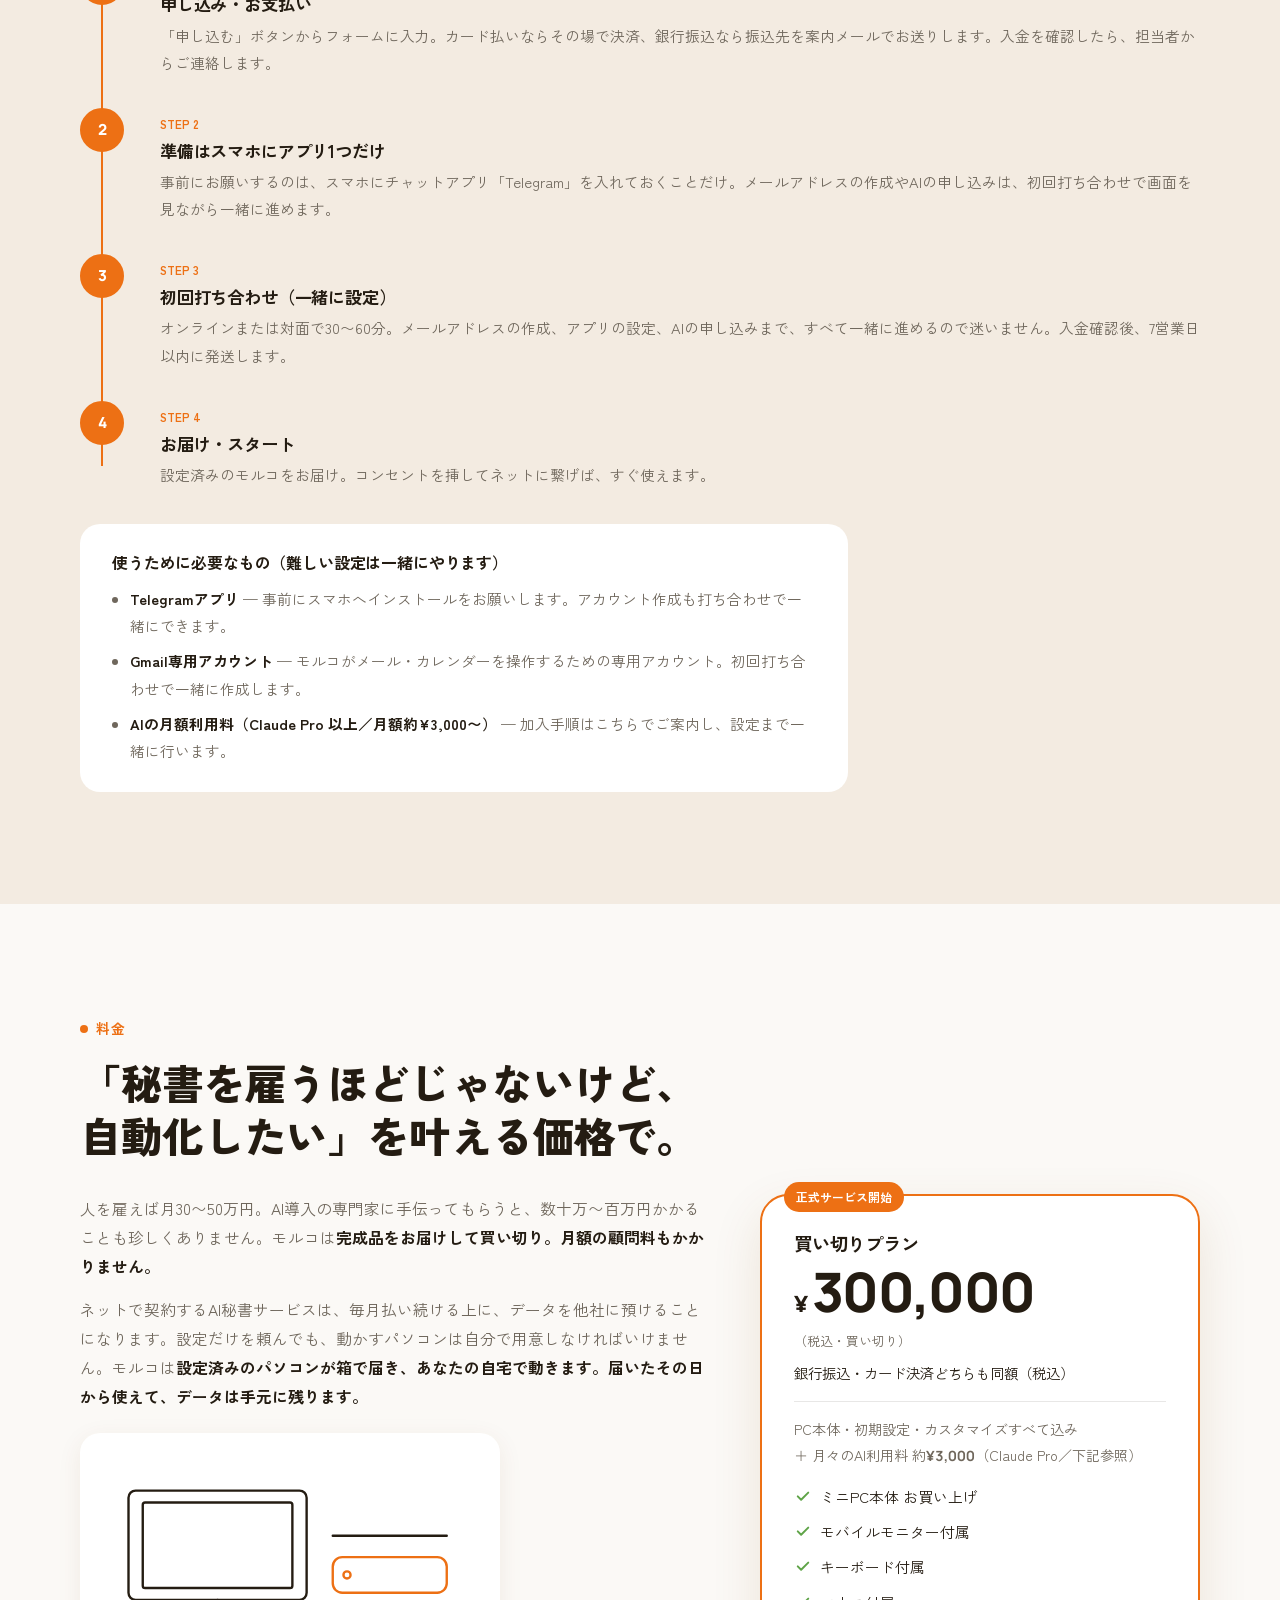
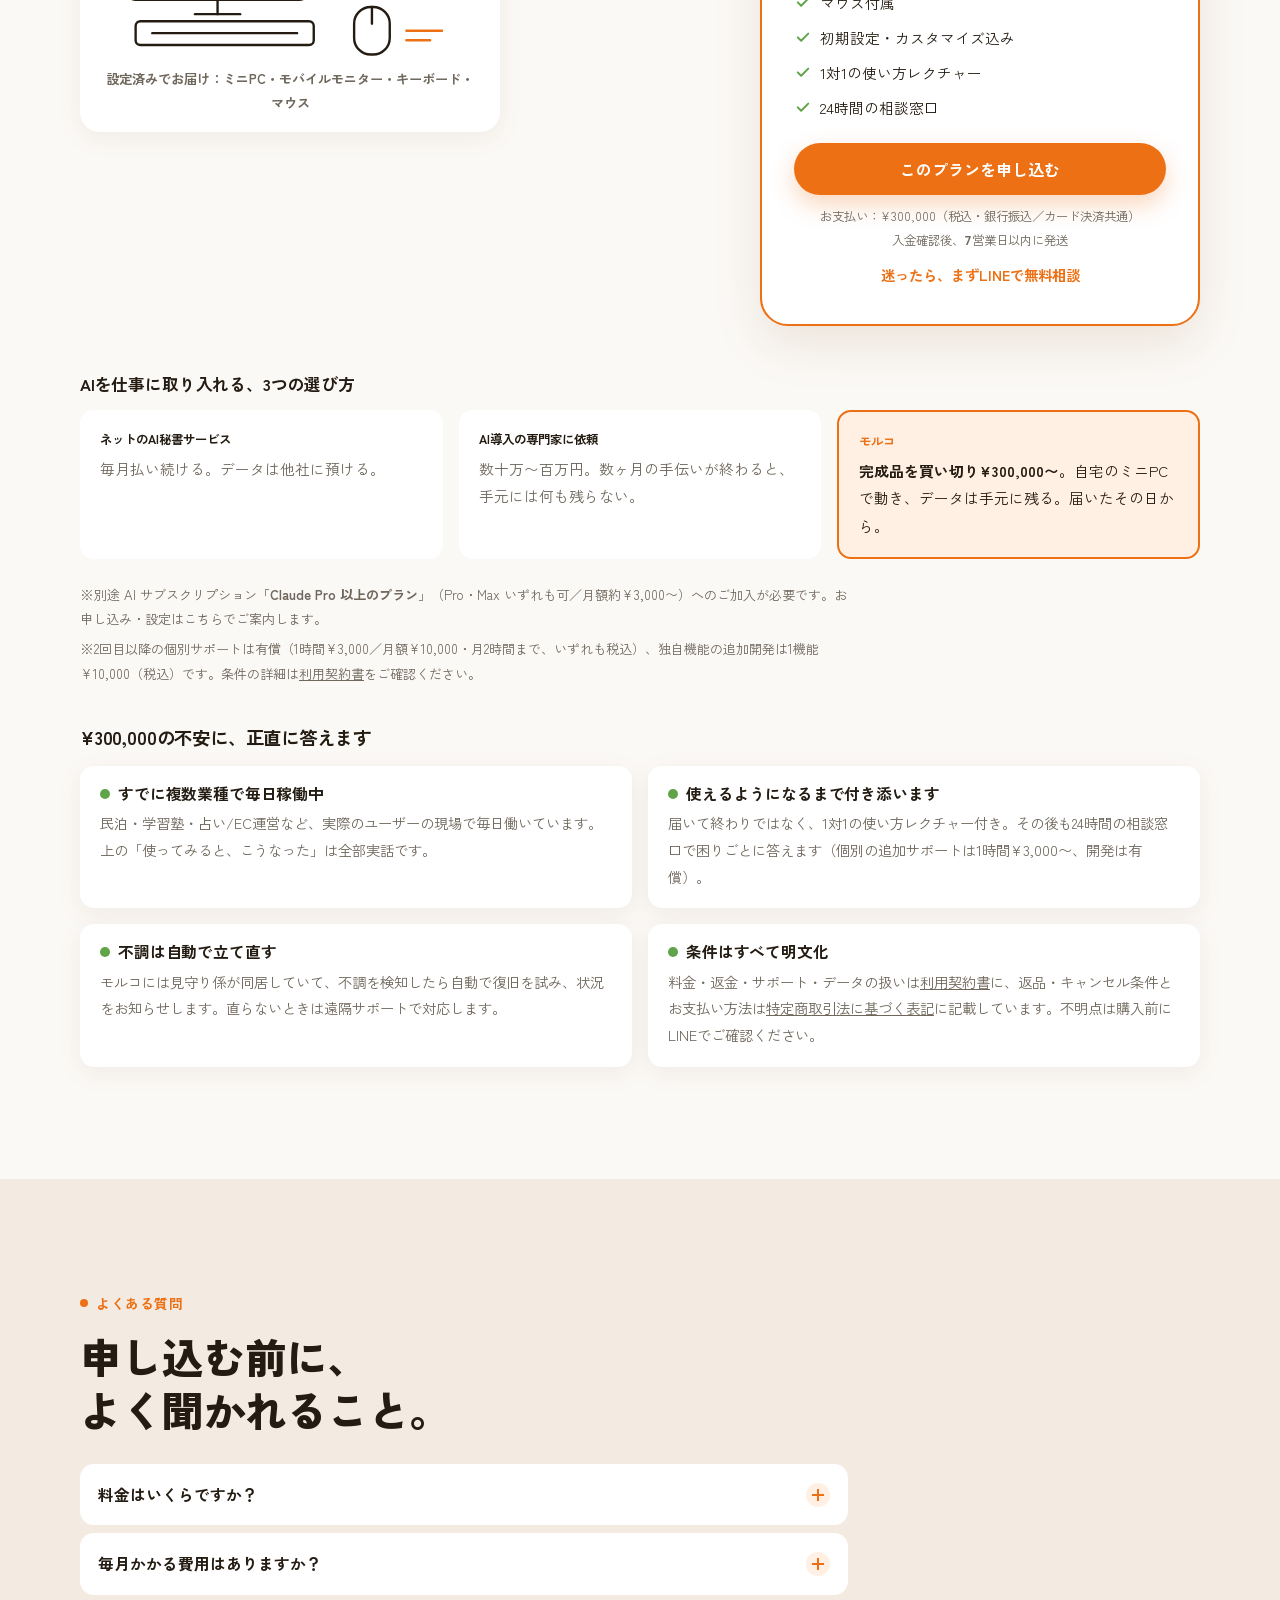
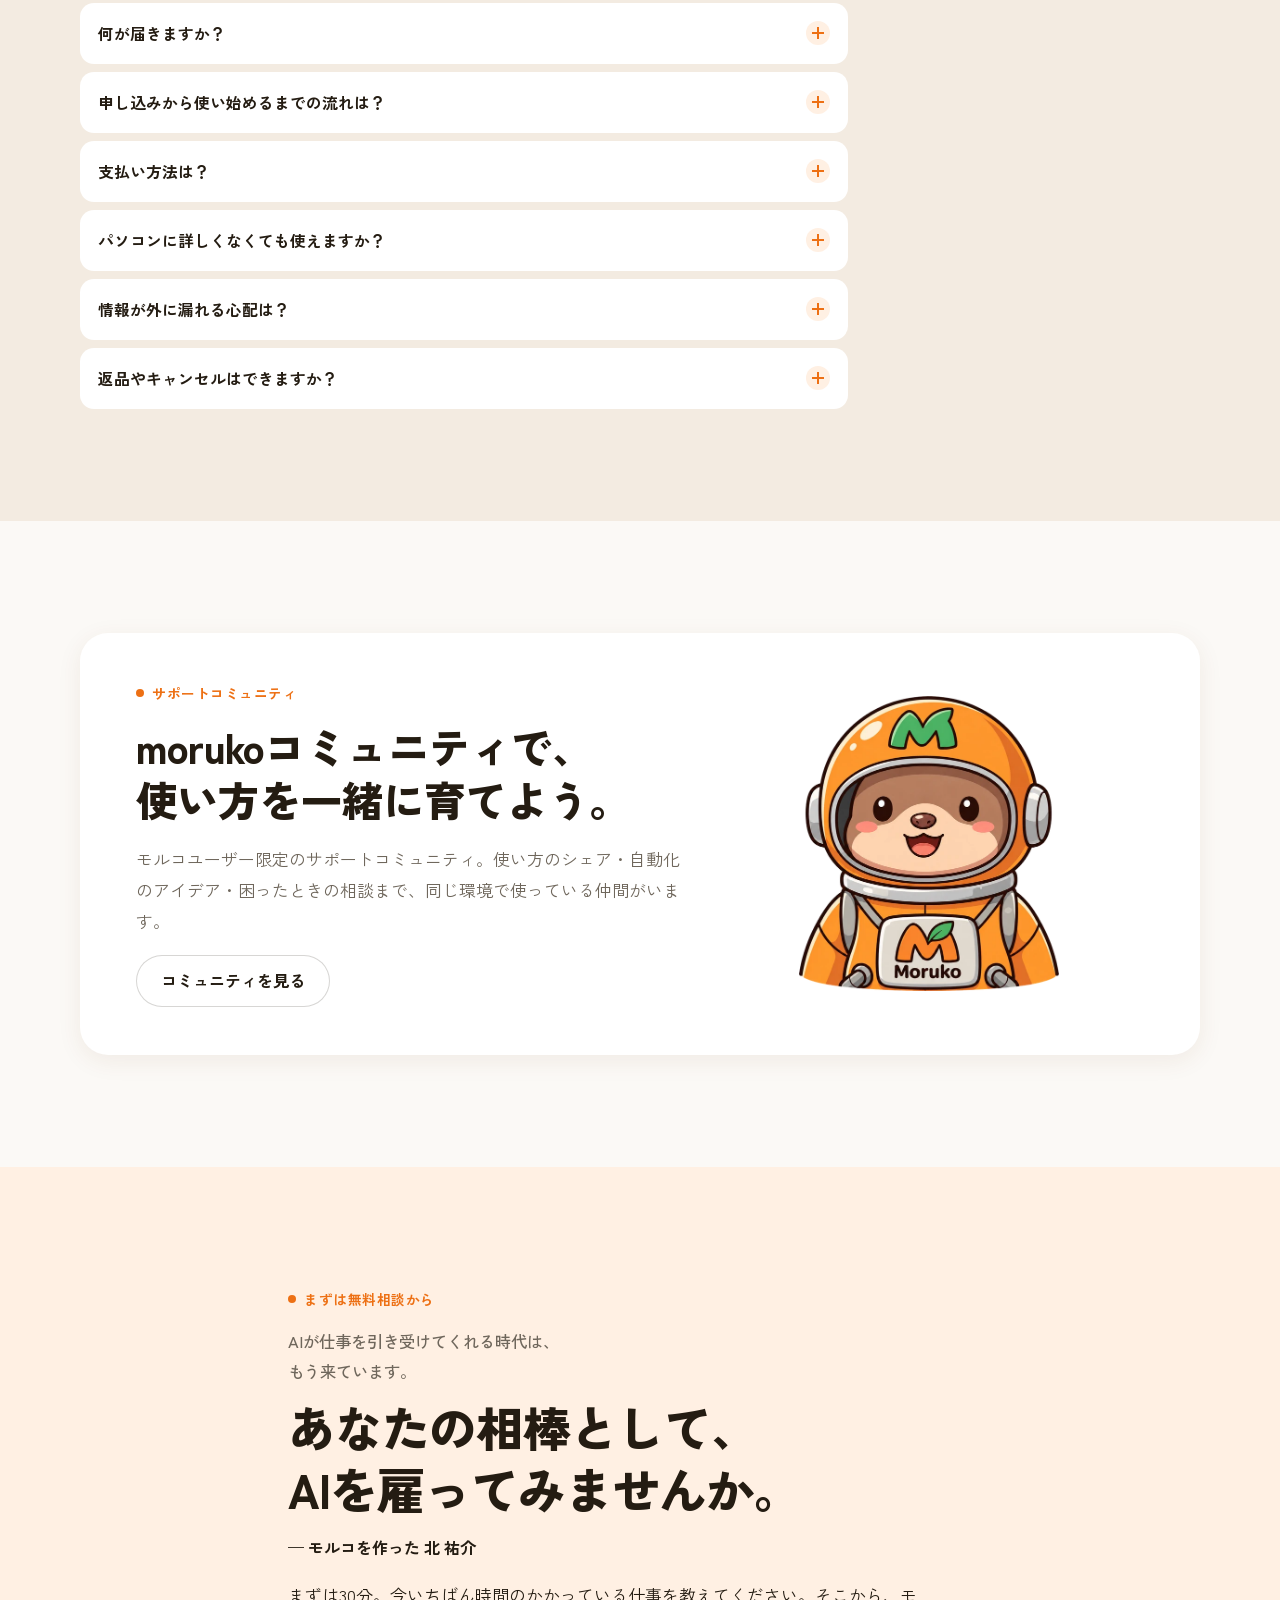
==== commit 0fc774e5: "価格を30万円(振込・カード共通)に改定、紹介者コード(25万)を追加、Stripe新リンク" ====
--- a/index.html
+++ b/index.html
@@ -530,10 +530,10 @@
             <span class="plan-badge">正式サービス開始</span>
             <h3>買い切りプラン</h3>
             <div class="plan-price">
-              <span class="yen">¥</span><span class="amt" data-count="240000">240,000</span>
-              <span class="tax">（税込・買い切り・銀行振込）</span>
-            </div>
-            <p class="plan-alt">カード決済は <b>¥250,000</b>（税込）</p>
+              <span class="yen">¥</span><span class="amt" data-count="300000">300,000</span>
+              <span class="tax">（税込・買い切り）</span>
+            </div>
+            <p class="plan-alt">銀行振込・カード決済どちらも同額（税込）</p>
             <p class="plan-sub">PC本体・初期設定・カスタマイズすべて込み<br />＋ 月々のAI利用料 約<span class="num">¥3,000</span>（Claude Pro／下記参照）</p>
             <ul>
               <li><svg><use href="#i-check"/></svg>ミニPC本体 お買い上げ</li>
@@ -545,7 +545,7 @@
               <li><svg><use href="#i-check"/></svg>24時間の相談窓口</li>
             </ul>
             <a class="btn btn-primary btn-block" href="apply.html">このプランを申し込む</a>
-            <p class="plan-pay">お支払い：銀行振込 ¥240,000／カード決済 ¥250,000（いずれも税込）<br />入金確認後、<span class="num">7</span>営業日以内に発送</p>
+            <p class="plan-pay">お支払い：¥300,000（税込・銀行振込／カード決済共通）<br />入金確認後、<span class="num">7</span>営業日以内に発送</p>
             <a class="plan-consult" href="https://line.me/R/ti/p/@195gadxx" target="_blank" rel="noopener">迷ったら、まずLINEで無料相談</a>
           </div>
         </div>
@@ -555,7 +555,7 @@
           <div class="compare-grid">
             <div class="compare-col"><span>ネットのAI秘書サービス</span><p>毎月払い続ける。データは他社に預ける。</p></div>
             <div class="compare-col"><span>AI導入の専門家に依頼</span><p>数十万〜百万円。数ヶ月の手伝いが終わると、手元には何も残らない。</p></div>
-            <div class="compare-col compare-col--moruko"><span>モルコ</span><p><strong>完成品を買い切り¥240,000〜。</strong>自宅のミニPCで動き、データは手元に残る。届いたその日から。</p></div>
+            <div class="compare-col compare-col--moruko"><span>モルコ</span><p><strong>完成品を買い切り¥300,000〜。</strong>自宅のミニPCで動き、データは手元に残る。届いたその日から。</p></div>
           </div>
         </div>
         <div class="price-notes rv">
@@ -563,7 +563,7 @@
           <p>※2回目以降の個別サポートは有償（1時間¥3,000／月額¥10,000・月2時間まで、いずれも税込）、独自機能の追加開発は1機能¥10,000（税込）です。条件の詳細は<a href="https://moruko-contract.vercel.app/terms" target="_blank" rel="noopener">利用契約書</a>をご確認ください。</p>
         </div>
         <div class="assure rv">
-          <h3>¥240,000の不安に、正直に答えます</h3>
+          <h3>¥300,000の不安に、正直に答えます</h3>
           <div class="assure-grid">
             <div class="assure-item"><h4>すでに複数業種で毎日稼働中</h4><p>民泊・学習塾・占い/EC運営など、実際のユーザーの現場で毎日働いています。上の「使ってみると、こうなった」は全部実話です。</p></div>
             <div class="assure-item"><h4>使えるようになるまで付き添います</h4><p>届いて終わりではなく、1対1の使い方レクチャー付き。その後も24時間の相談窓口で困りごとに答えます（個別の追加サポートは1時間¥3,000〜、開発は有償）。</p></div>
@@ -582,11 +582,11 @@
           <h2 class="rv">申し込む前に、<br />よく聞かれること。</h2>
         </div>
         <div class="faq-list rv">
-          <details class="faq-item"><summary>料金はいくらですか？</summary><div class="faq-body"><p>買い切りで、銀行振込なら¥240,000（税込）、カード決済なら¥250,000（税込）です。ミニPC本体・初期設定・カスタマイズ込みで、月額の顧問料はかかりません。独自機能の追加開発などは別途有償です。</p></div></details>
+          <details class="faq-item"><summary>料金はいくらですか？</summary><div class="faq-body"><p>買い切りで、銀行振込でもカード決済でも¥300,000（税込）です。ミニPC本体・初期設定・カスタマイズ込みで、月額の顧問料はかかりません。独自機能の追加開発などは別途有償です。</p></div></details>
           <details class="faq-item"><summary>毎月かかる費用はありますか？</summary><div class="faq-body"><p>AIの月額プラン「Claude Pro」以上（Pro・Max いずれも可／月額約¥3,000〜）へのご加入が別途必要です。お客様ご自身でのご契約になりますが、加入手順は初回打ち合わせで一緒に進めます。</p></div></details>
           <details class="faq-item"><summary>何が届きますか？</summary><div class="faq-body"><p>設定済みのミニPC本体に、モバイルモニター・キーボード・マウスが付属します。1対1の使い方レクチャーと、24時間の相談窓口も含まれます。</p></div></details>
           <details class="faq-item"><summary>申し込みから使い始めるまでの流れは？</summary><div class="faq-body"><p>お申し込み・お支払いのあと、オンラインの利用契約書 同意フォームへのご記入（担当者からご案内します）と、スマホへのチャットアプリ「Telegram」のインストールをお願いします。初回打ち合わせ（オンラインまたは対面で30〜60分）でメールアドレスやAIの申し込みなどを一緒に進め、入金確認後、7営業日以内に発送します。届いたらコンセントを挿してネットに繋ぐだけで使えます。</p></div></details>
-          <details class="faq-item"><summary>支払い方法は？</summary><div class="faq-body"><p>銀行振込（¥240,000）とカード決済（¥250,000・税込）に対応しています。カードはお申し込みフォームからそのまま決済、銀行振込は振込先を確認メールでお知らせします。<a href="apply.html">お申し込みはこちら</a></p></div></details>
+          <details class="faq-item"><summary>支払い方法は？</summary><div class="faq-body"><p>銀行振込とカード決済（いずれも¥300,000・税込）に対応しています。カードはお申し込みフォームからそのまま決済、銀行振込は振込先を確認メールでお知らせします。<a href="apply.html">お申し込みはこちら</a></p></div></details>
           <details class="faq-item"><summary>パソコンに詳しくなくても使えますか？</summary><div class="faq-body"><p>設定はすべて済ませてお届けし、1対1の使い方レクチャーも付いています。その後も24時間の相談窓口で困りごとに答えます（個別の追加サポートは1時間¥3,000〜、開発は有償）。不調は見守り係が自動で復旧を試み、直らないときは遠隔サポートで対応します。</p></div></details>
           <details class="faq-item"><summary>情報が外に漏れる心配は？</summary><div class="faq-body"><p>モルコはネット上のどこかではなく、あなたの自宅のパソコンで動き、データもそのパソコンに保存されます。ただし、AIに頼んだ内容とその返事は、AIを提供している会社（Anthropic社）のサーバーを経由します（利用契約書 第5条）。</p></div></details>
           <details class="faq-item"><summary>返品やキャンセルはできますか？</summary><div class="faq-body"><p>初期設定済みのミニPCという商品の性質上、お申し込み後の解約・返金は原則お受けできません。ただし、納品後7日以内に動作不良が認められた場合は、当方の責任で修理・交換します。条件は<a href="https://moruko-contract.vercel.app/terms" target="_blank" rel="noopener">利用契約書</a>と<a href="legal.html">特定商取引法に基づく表記</a>に記載しています。不安な点は、申し込む前にLINEでご相談ください。</p></div></details>
@@ -647,11 +647,13 @@
       </div>
     </div>
     <p class="shell footer-bottom">© 2026 moruko. All rights reserved.</p>
+    <p class="shell footer-bottom" style="font-size:11px;margin-top:4px">閲覧状況（滞在時間・スクロール位置）を匿名で計測しています</p>
   </footer>
 
   <div class="mbar" id="mbar" role="navigation" aria-label="お申し込み・ご相談">
     <a class="btn btn-primary" href="apply.html">申し込む</a>
     <a class="btn btn-line" href="https://line.me/R/ti/p/@195gadxx" target="_blank" rel="noopener">LINEで無料相談</a>
   </div>
+<script src="https://goya.groundmole.space/assets/lp-beacon.js" defer></script>
 </body>
 </html>
